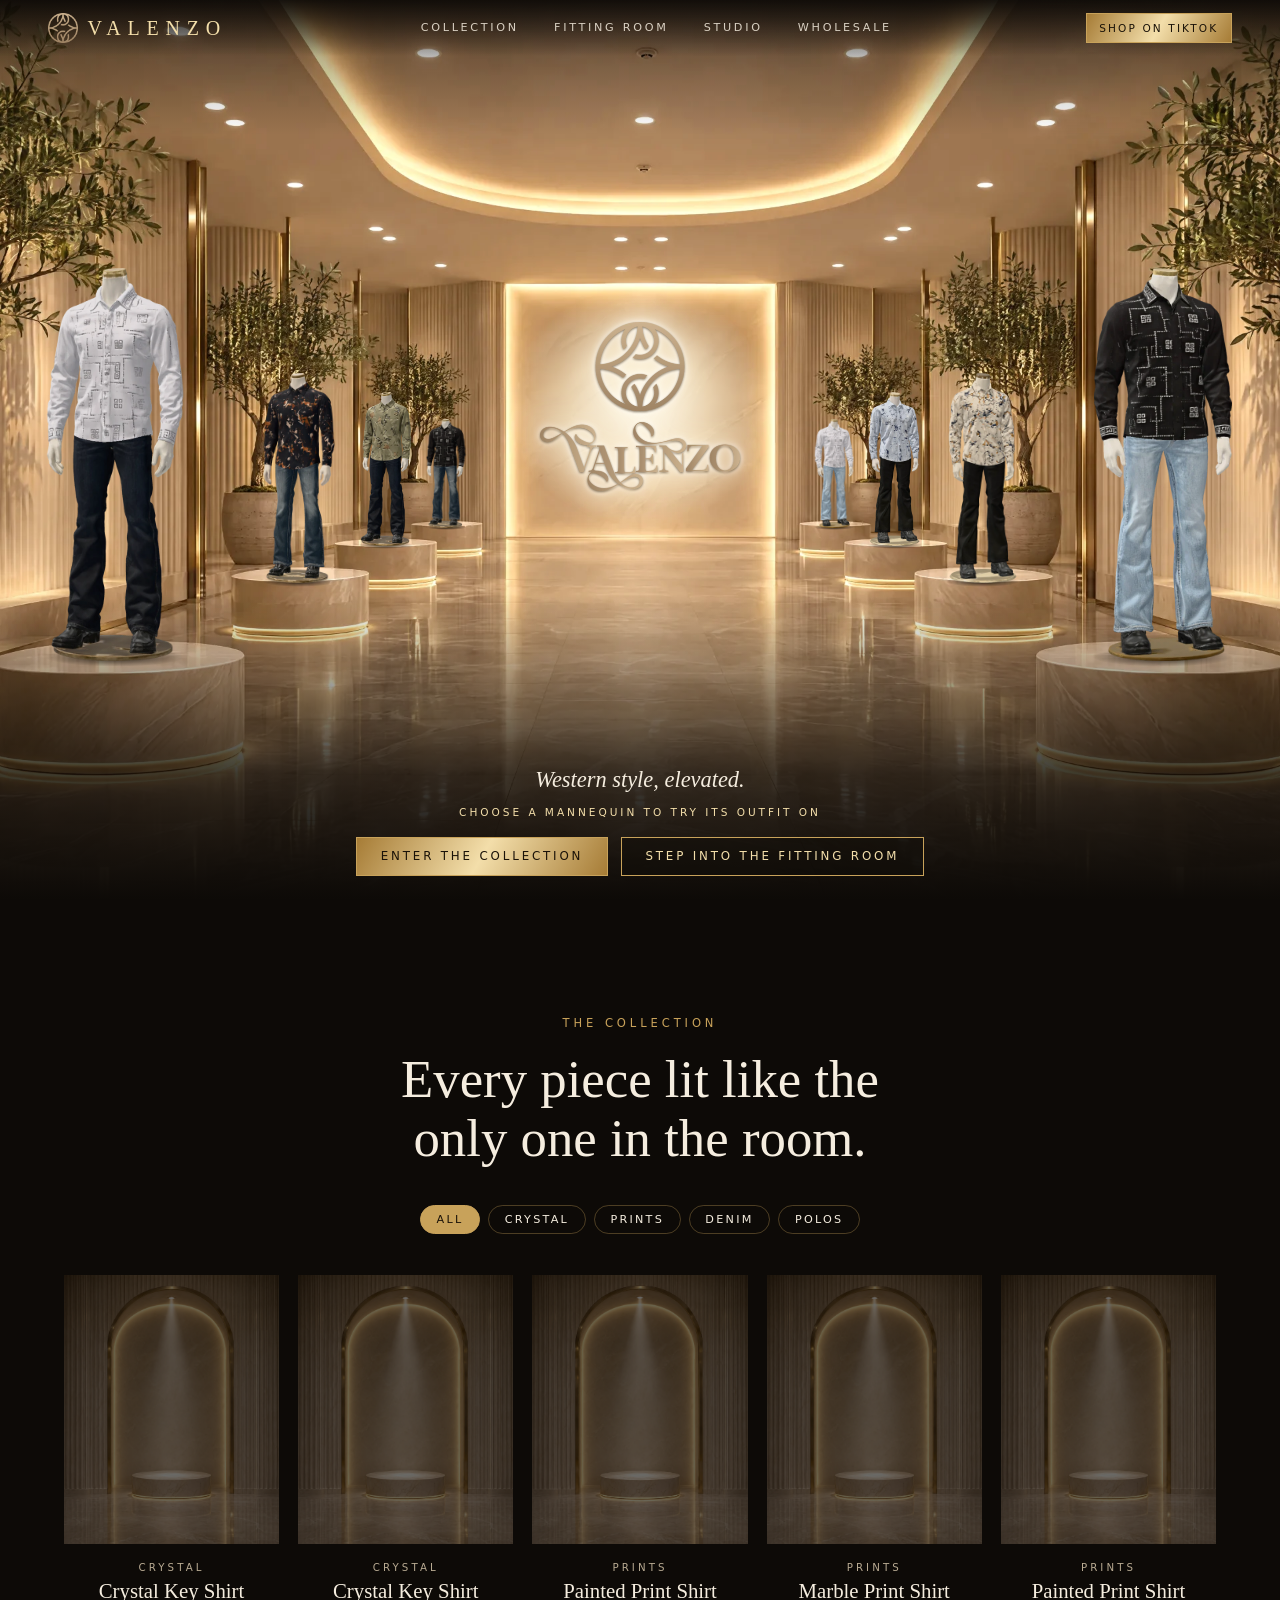
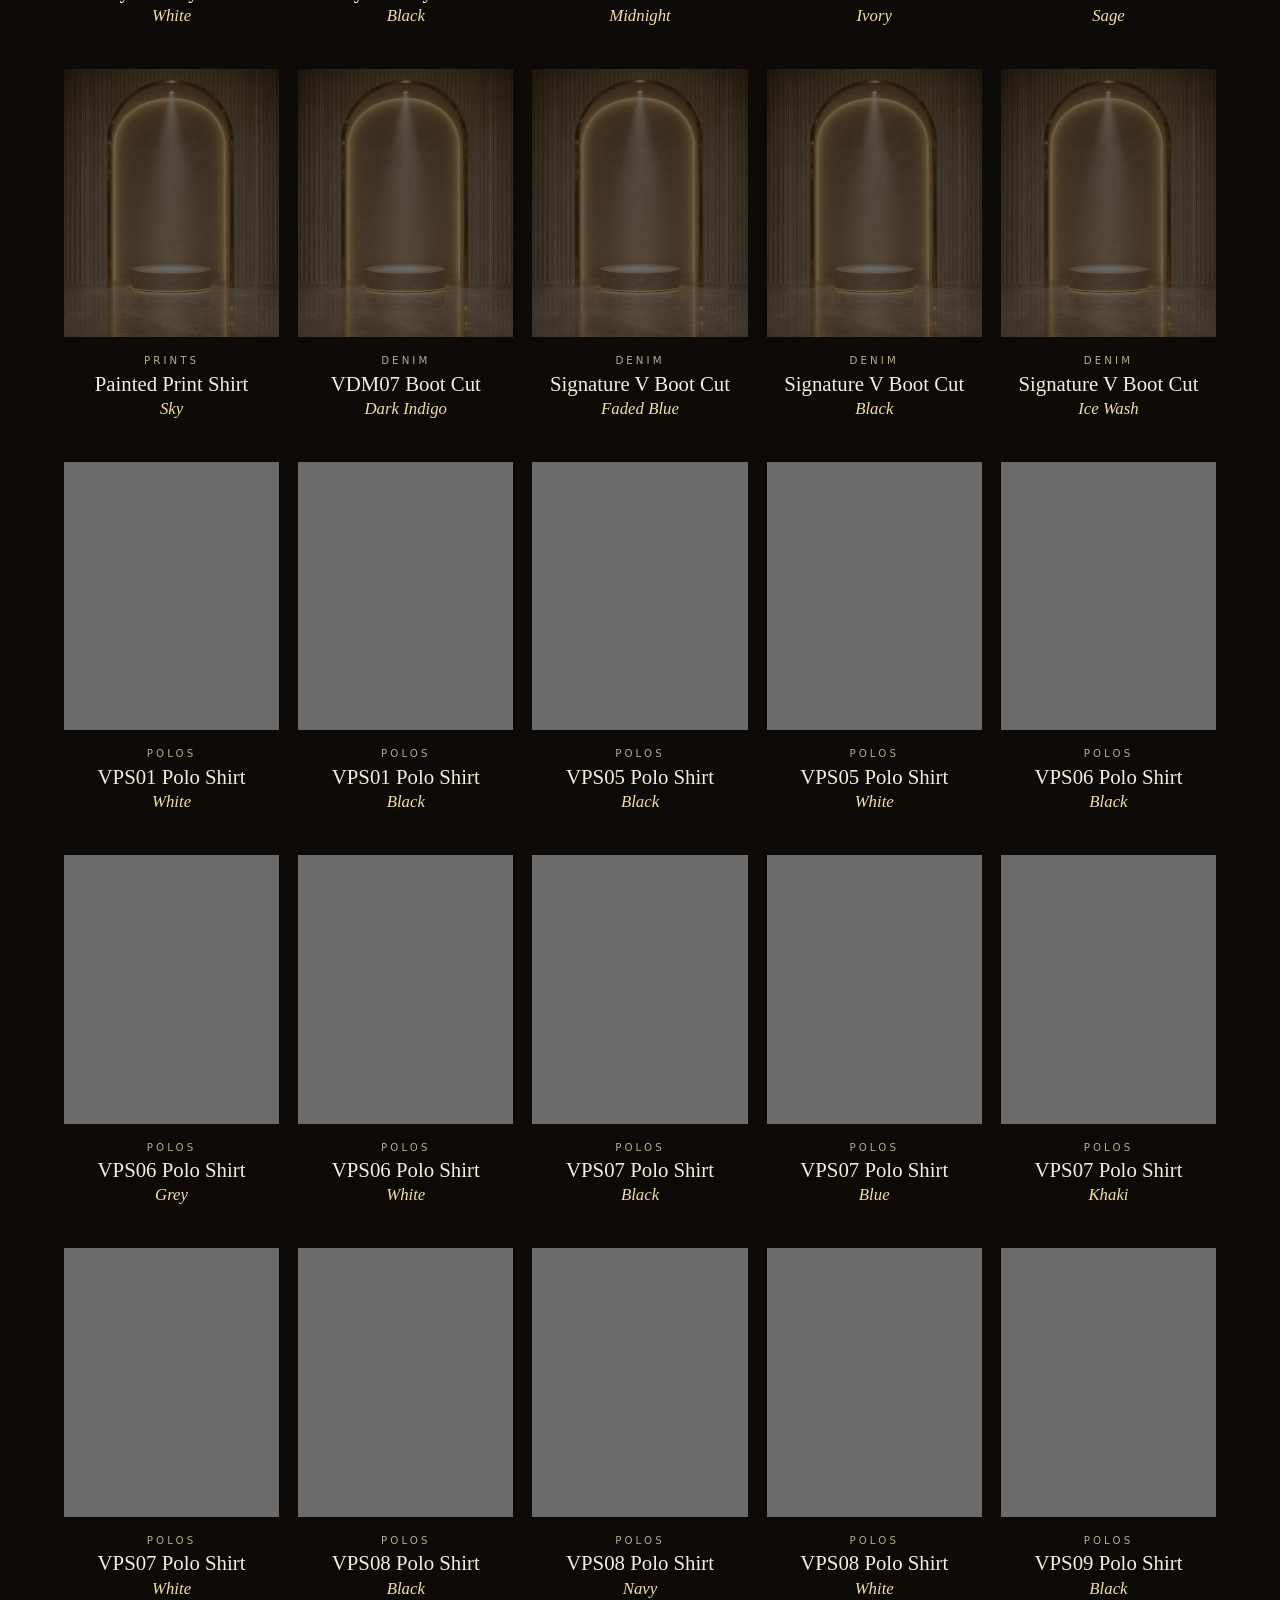
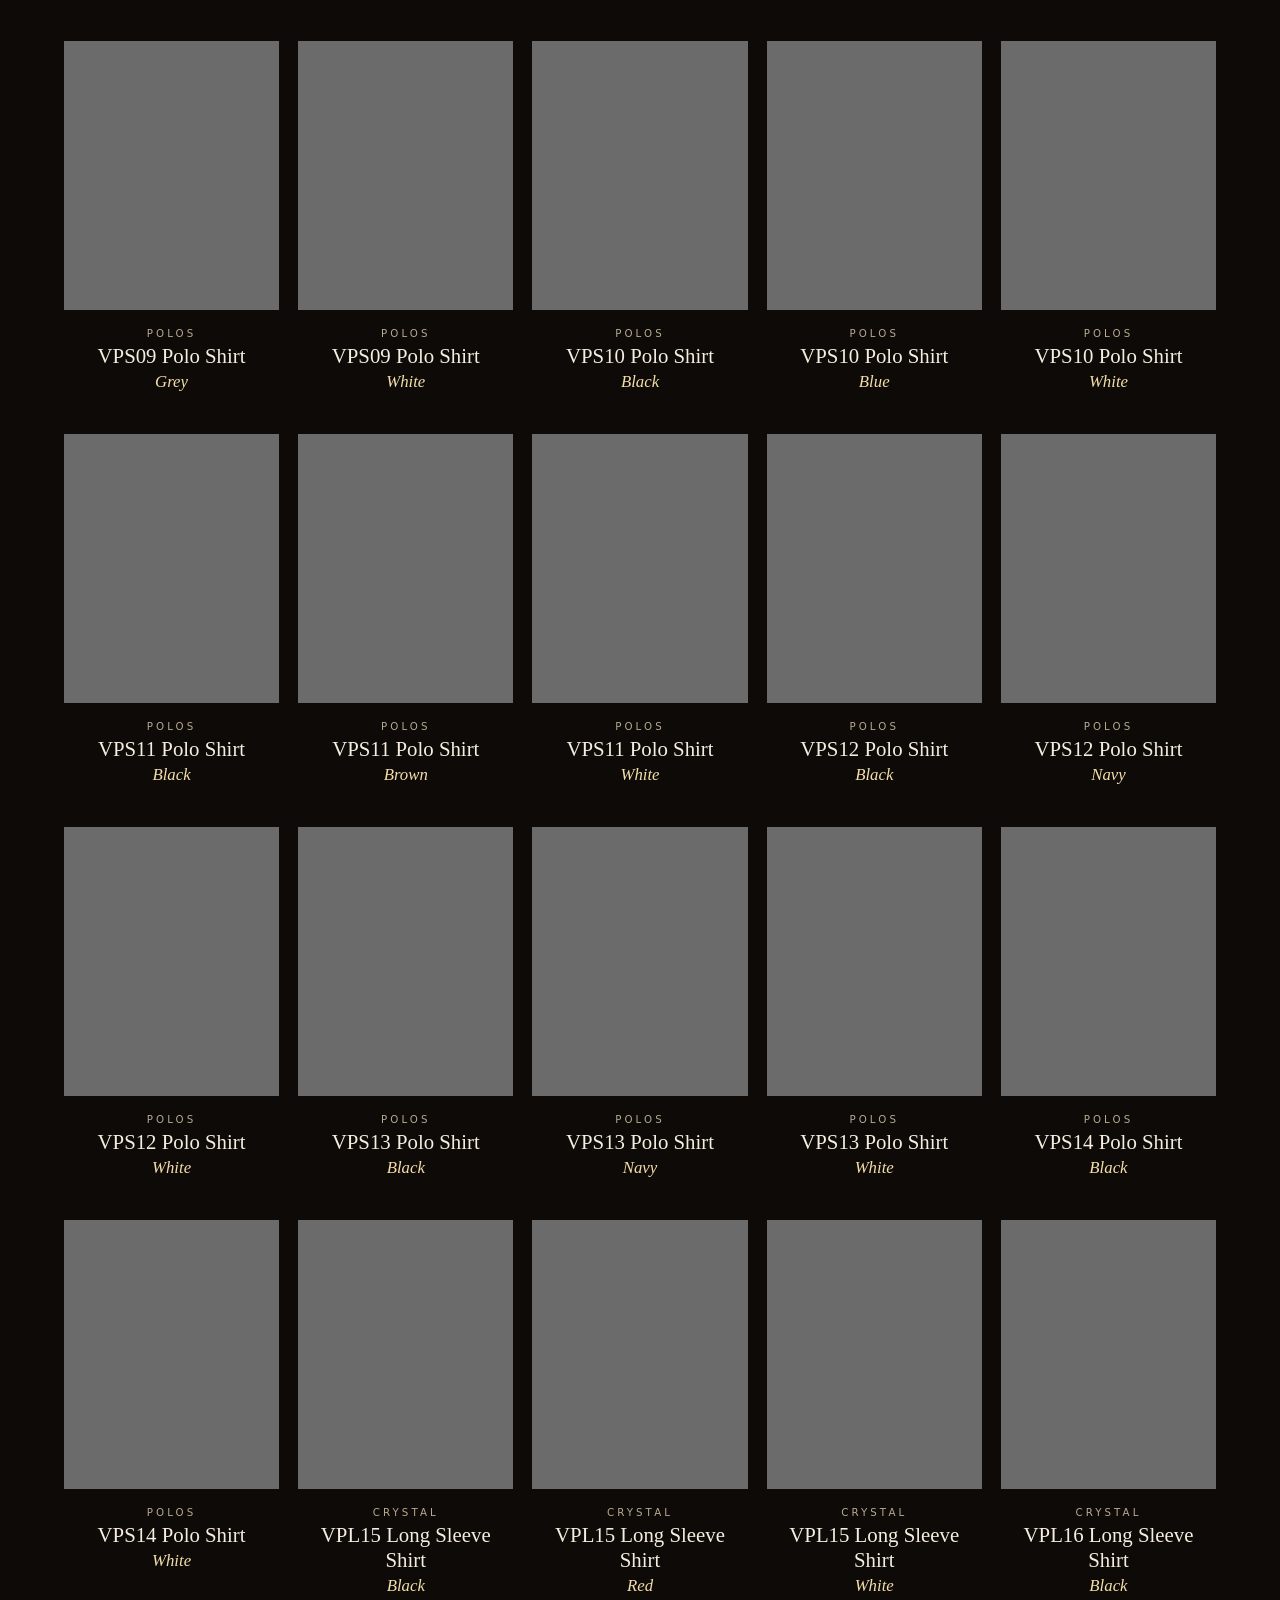
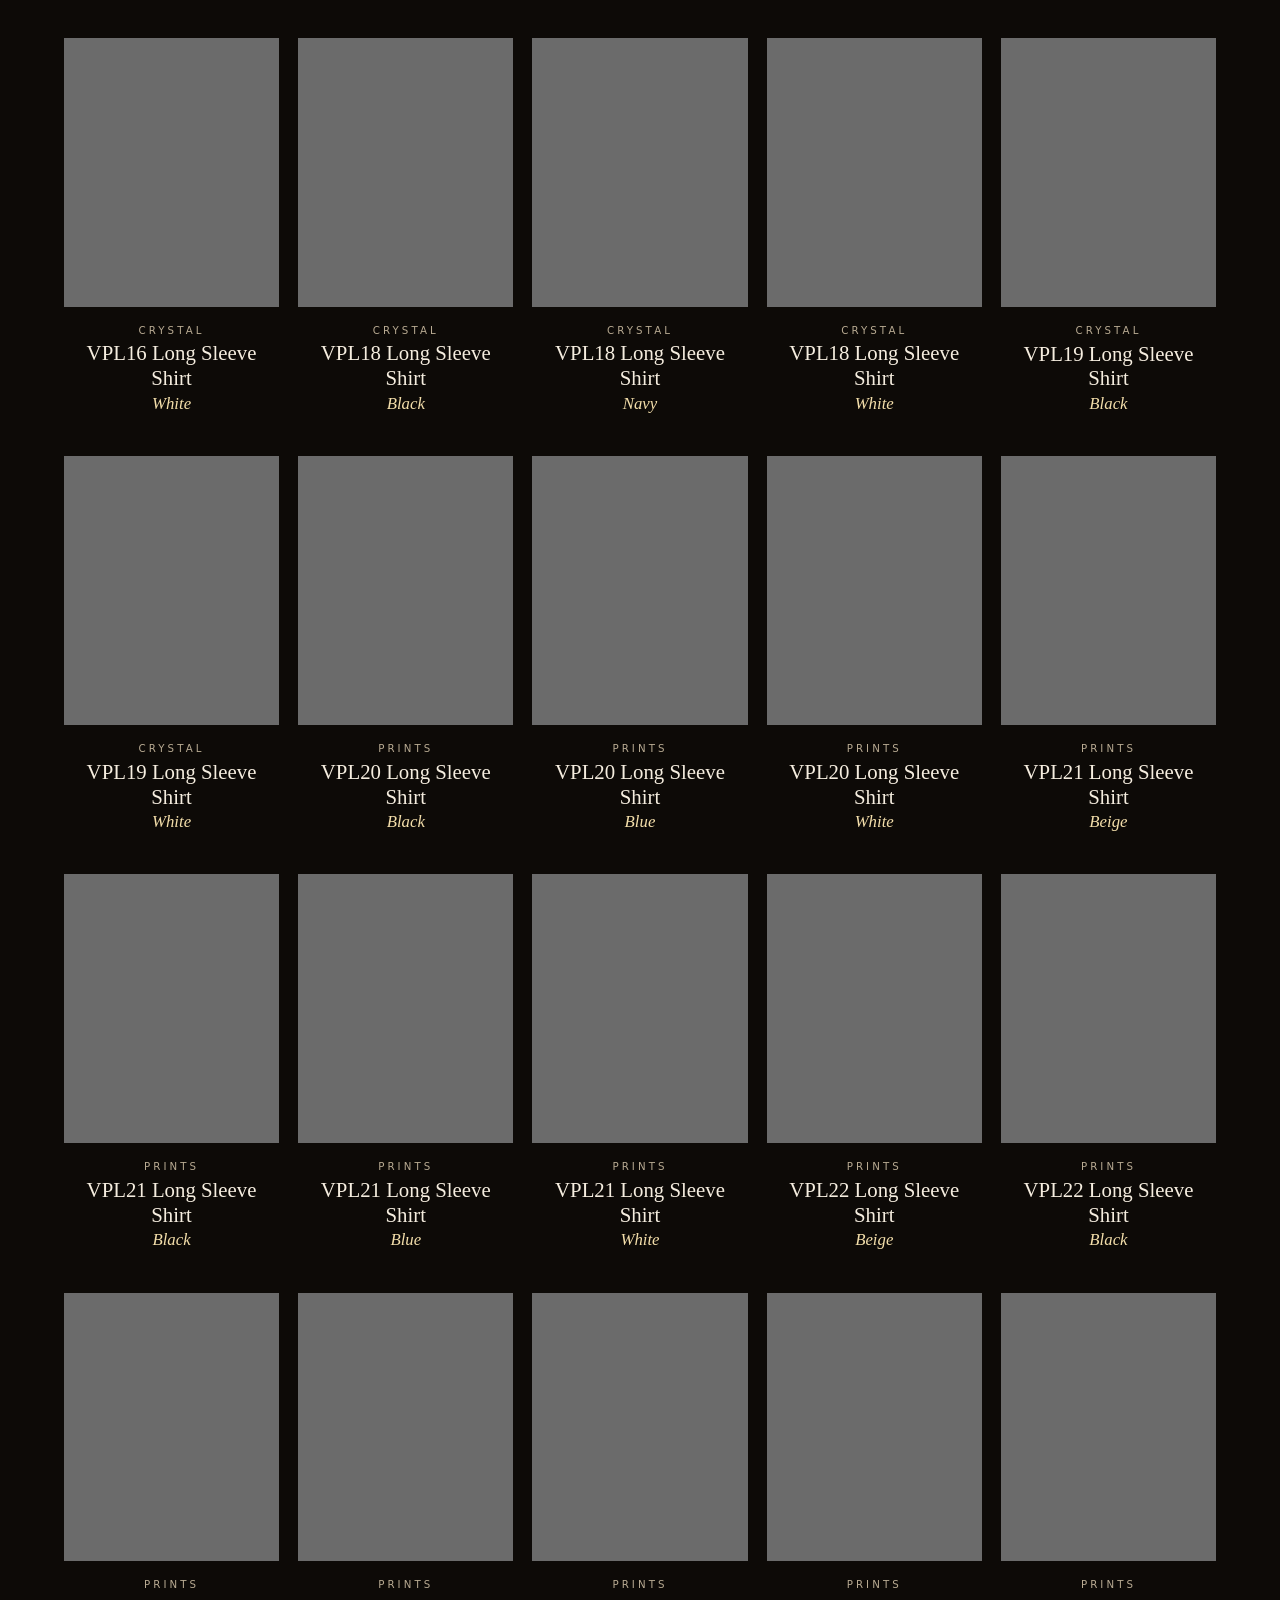
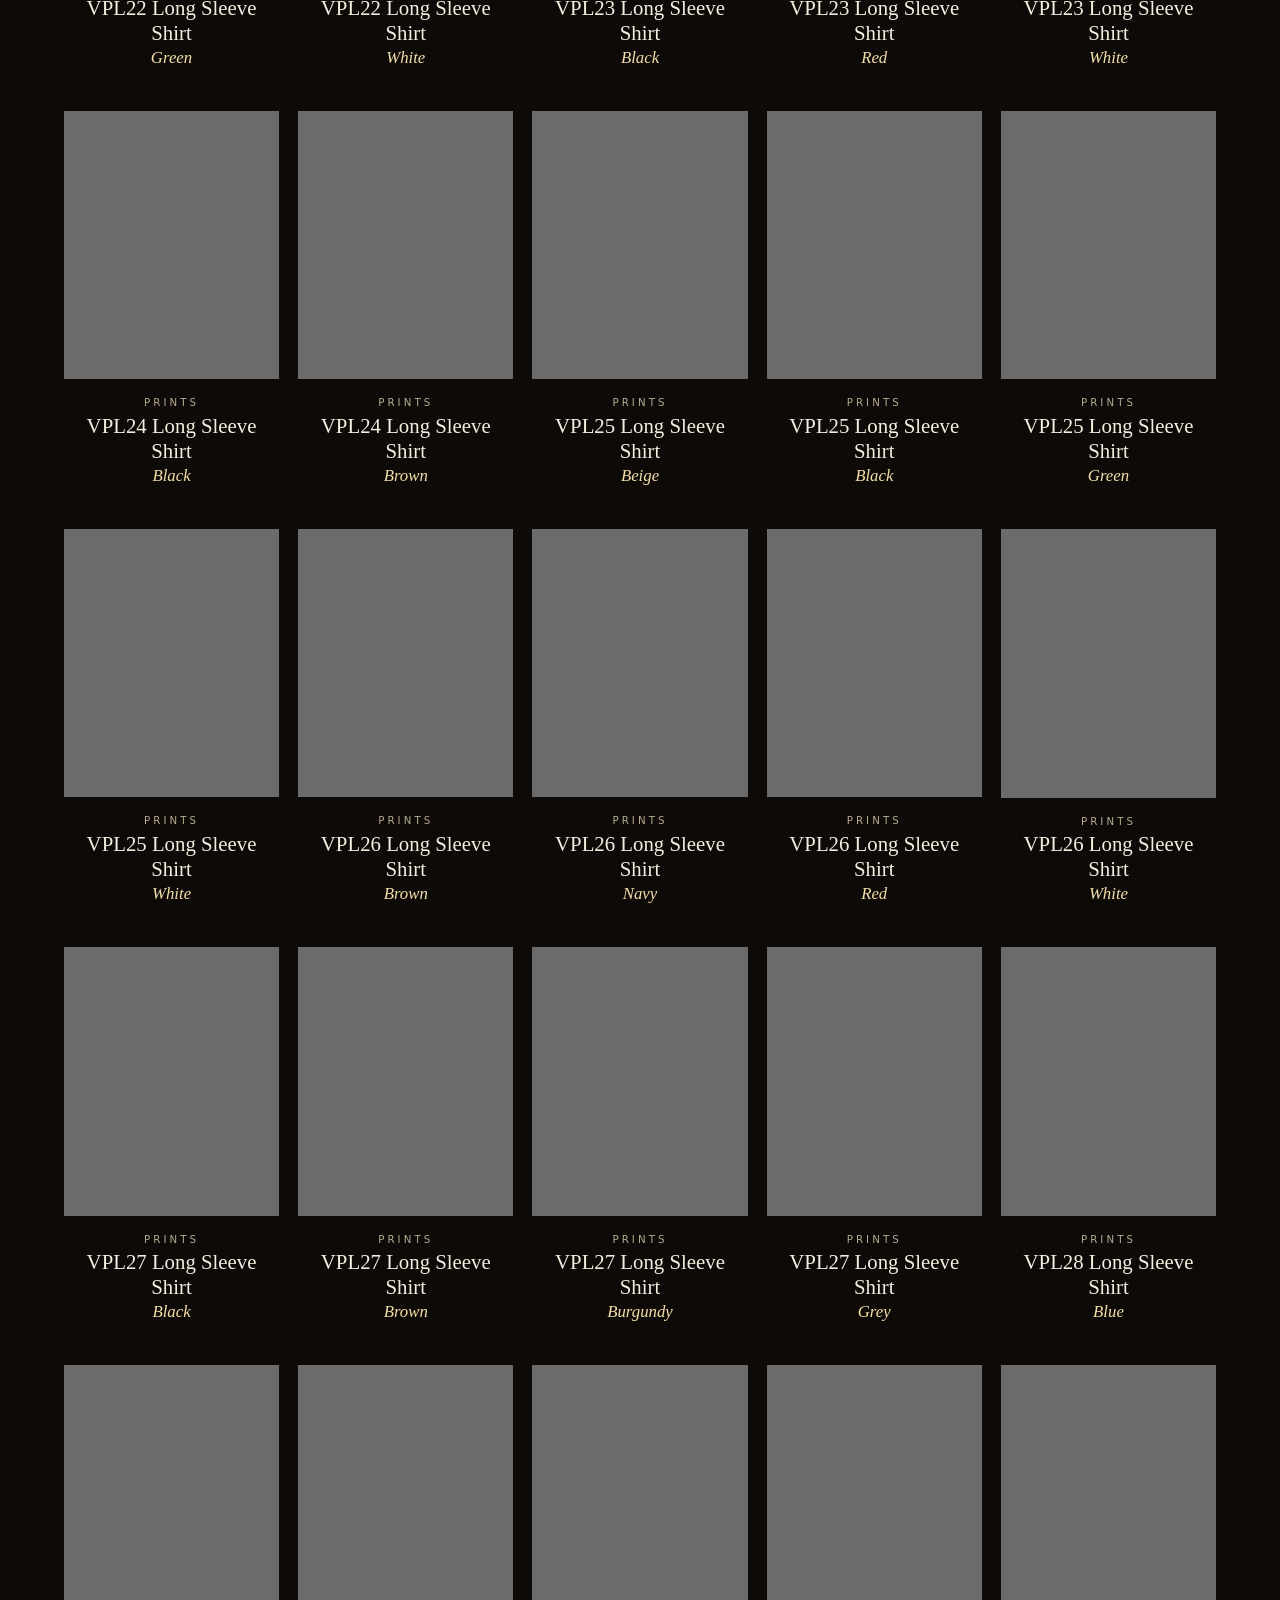
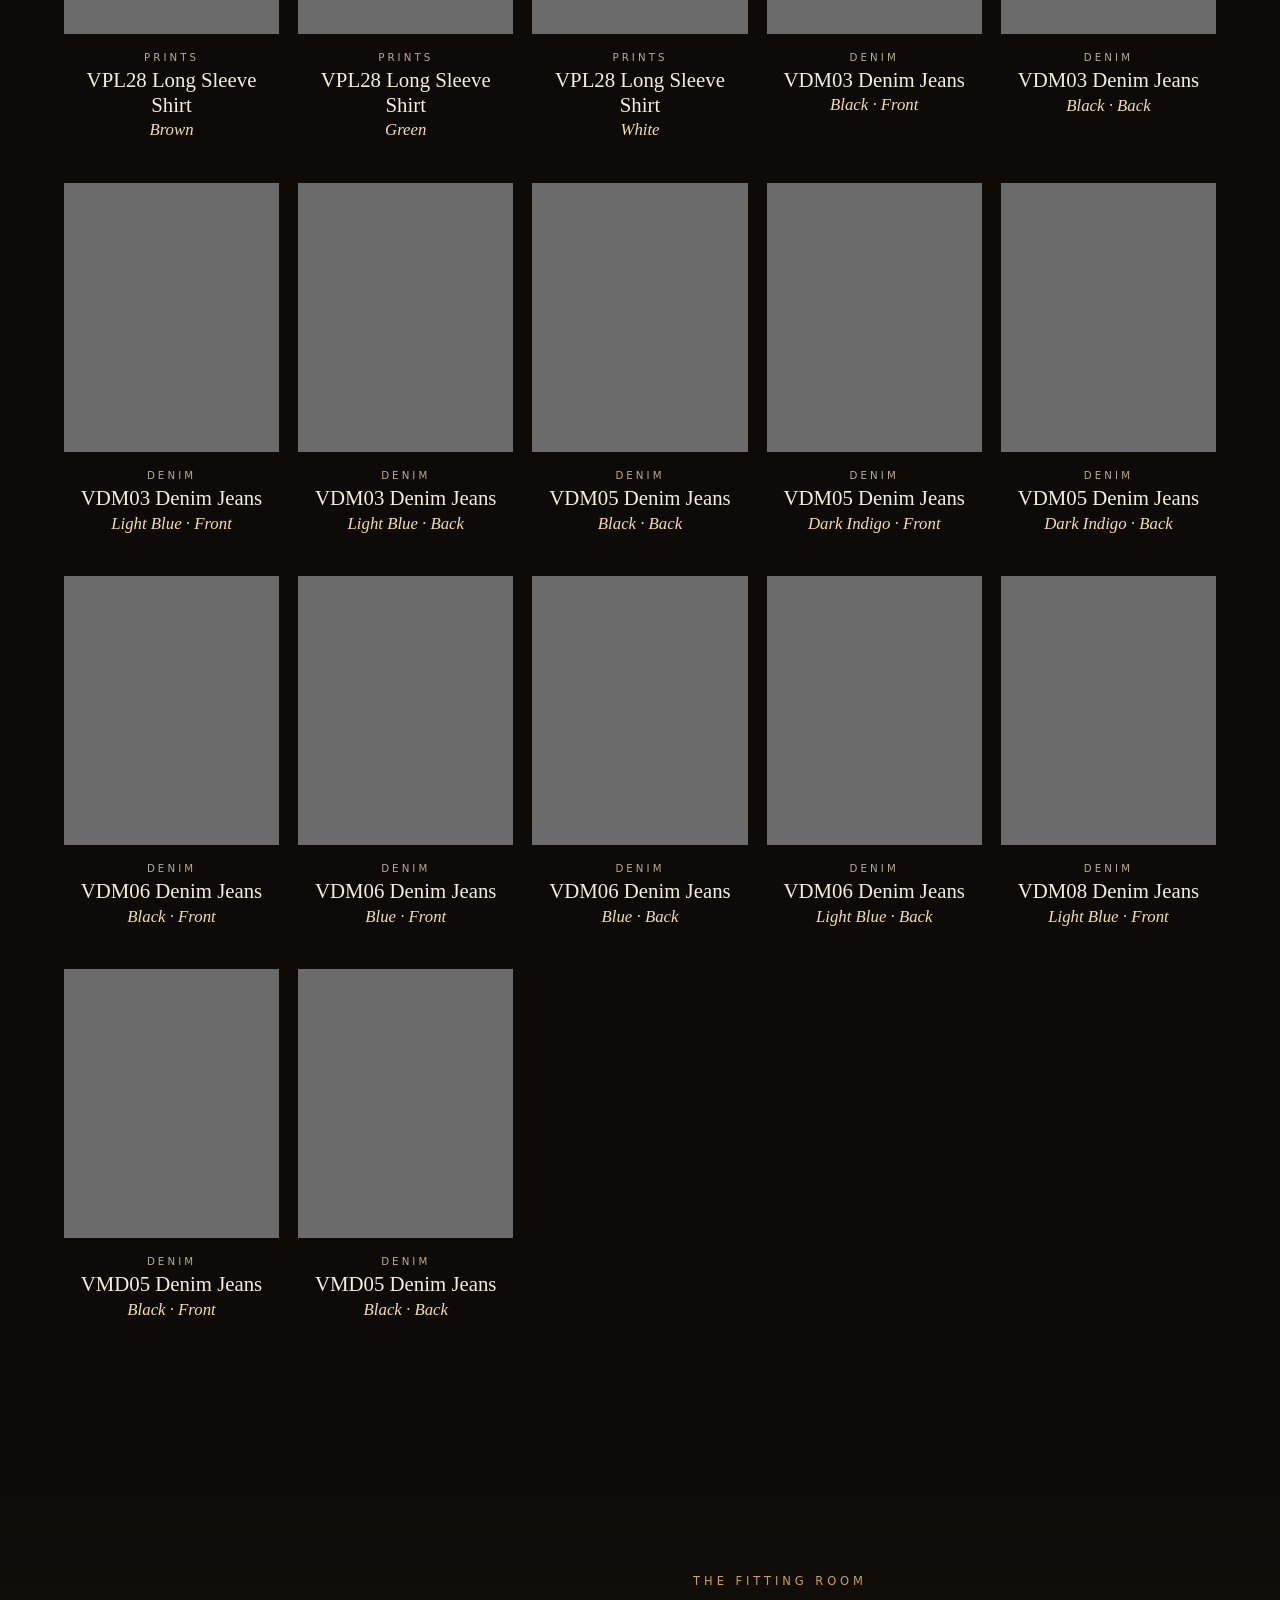
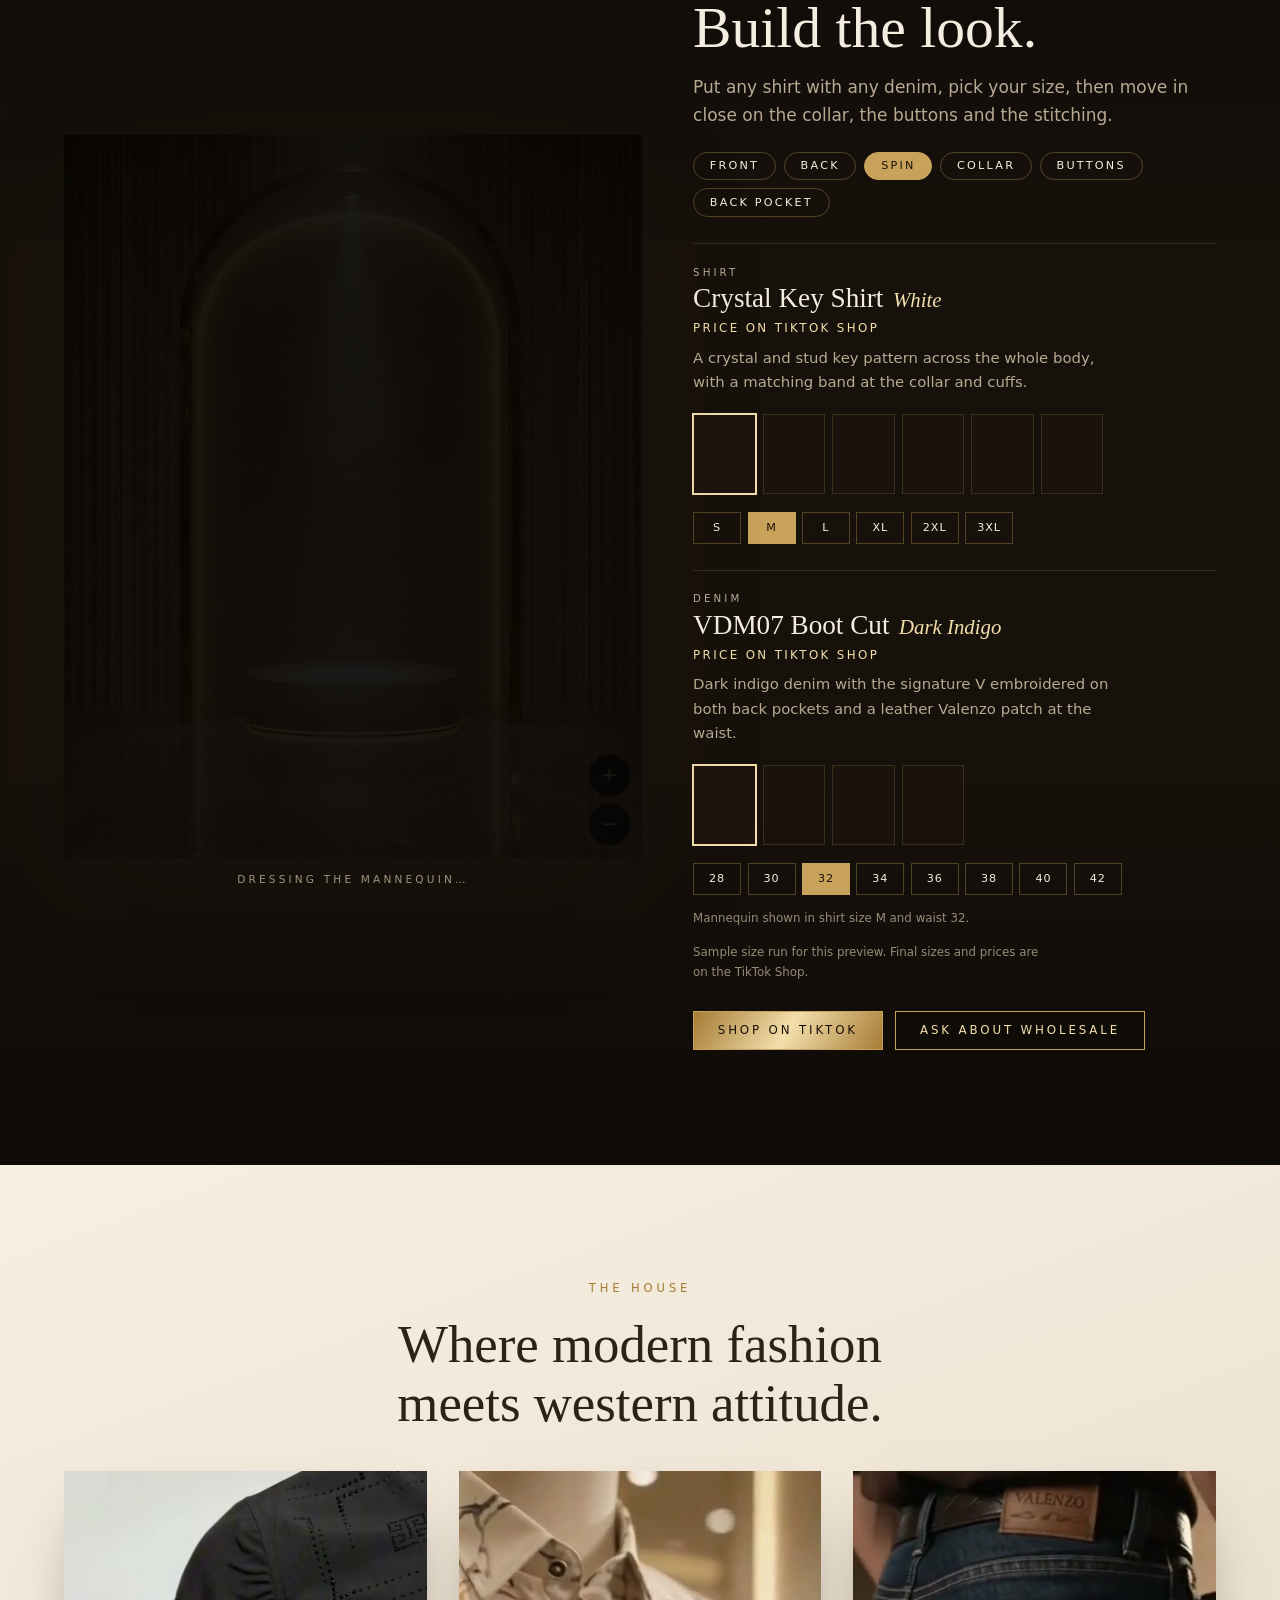
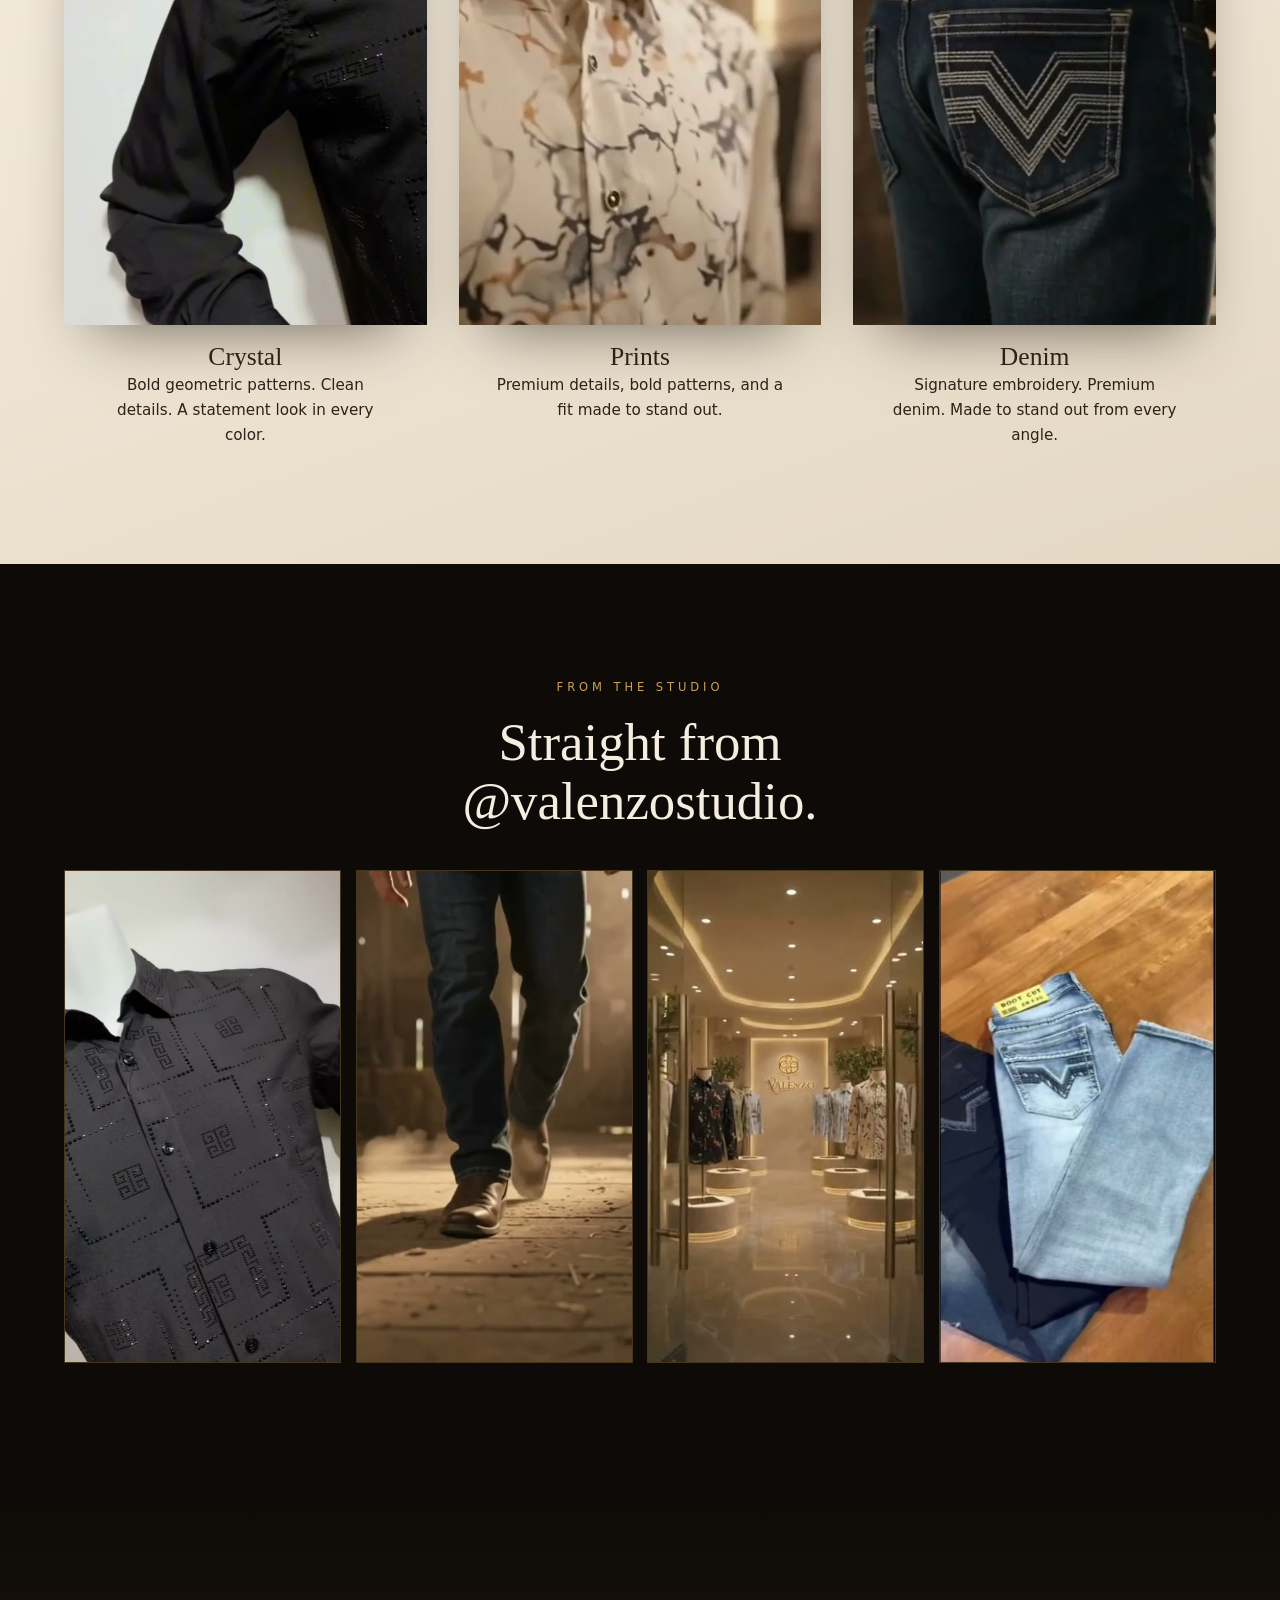
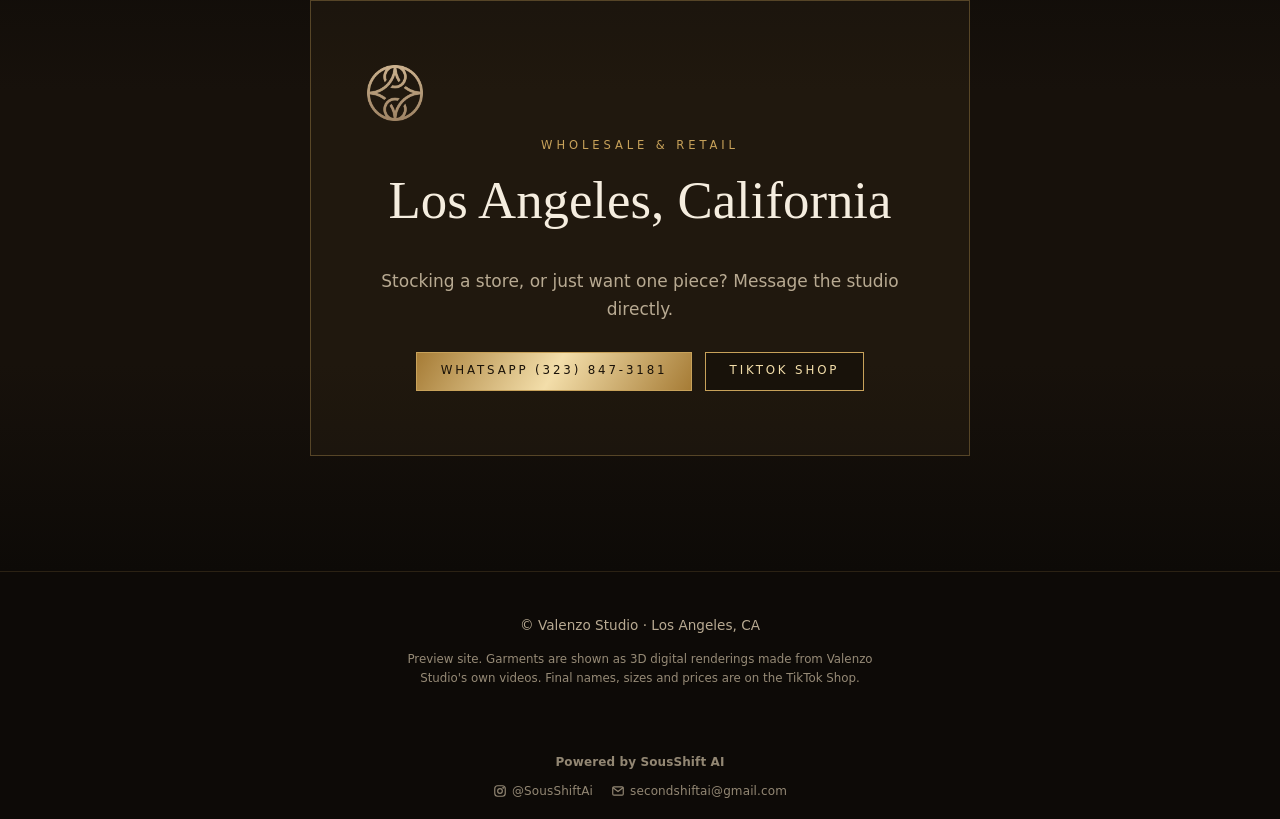
==== index.html @ e1e33512 "Add the long sleeve shirts and jeans from the studio's 11-16 photo sets 42 shirt photos (VPL15-VPL28" ====
<!doctype html>
<html lang="en" data-theme="maison">
<head>
<meta charset="utf-8">
<meta http-equiv="Content-Security-Policy" content="default-src 'none'; script-src 'self'; style-src 'self' https://fonts.googleapis.com 'sha256-+RelOPL2W3Mu54WkKnIJjr3fInCKeIuPt8KlL3rKbyI='; font-src https://fonts.gstatic.com; img-src 'self' blob: data:; media-src 'self'; connect-src 'self' blob: data:; base-uri 'none'; form-action 'none'">
<script src="frame-guard.js"></script>
<meta name="viewport" content="width=device-width,initial-scale=1,viewport-fit=cover">
<title>Valenzo Studio · Los Angeles</title>
<meta name="description" content="Valenzo Studio, Los Angeles. Crystal shirts, painted prints, polos and signature boot cut denim. Dress the mannequin in 3D: any shirt with any denim.">
<link rel="canonical" href="https://valenzoclothing.com/">
<meta name="referrer" content="no-referrer">
<meta name="theme-color" content="#0d0a07">
<link rel="icon" href="img/icon.png" type="image/png">
<link rel="preconnect" href="https://fonts.googleapis.com">
<link rel="preconnect" href="https://fonts.gstatic.com" crossorigin>
<link rel="stylesheet" href="https://fonts.googleapis.com/css2?family=Cormorant+Garamond:wght@400;500;600&family=Jost:wght@300;400;500&display=swap">
<link rel="stylesheet" href="valenzo.css?v=5">
<script src="valenzo.js?v=5"></script>
</head>
<body>

<div id="intro">
  <video id="doors" src="vid/doors.mp4?v=2" poster="vid/doors.jpg?v=2" muted playsinline preload="none" aria-hidden="true"></video>
  <button id="skip" type="button">Skip intro</button>
</div>

<nav class="bar" aria-label="Site">
  <a class="brand" href="#top"><img class="emblem" src="img/emblem.webp" alt="" width="192" height="192"><span>Valenzo</span></a>
  <span class="links">
    <a href="#collection">Collection</a>
    <a href="#fitting-room">Fitting Room</a>
    <a href="#studio">Studio</a>
    <a href="#wholesale">Wholesale</a>
  </span>
  <a class="btn gold small" href="https://www.tiktok.com/@valenzostudio" target="_blank" rel="noopener noreferrer">Shop on TikTok</a>
</nav>

<header class="hero" id="top">
  <div class="floor" id="floor"><div class="hall" id="hall">
    <div class="sign" aria-hidden="true"><img src="img/logo.webp" alt="" width="800" height="675"></div>
  </div></div>
  <div class="hero-in">
    <h1>Valenzo Studio</h1>
    <div>
      <p class="lede">Western style, elevated.</p>
      <p class="hint"><span class="pick">Choose a mannequin to try its outfit on</span><span class="walk">Swipe to walk the floor &middot; tap a mannequin to try it on</span></p>
      <p class="actions">
        <a class="btn gold" href="#collection">Enter the collection</a>
        <a class="btn line" href="#fitting-room">Step into the fitting room</a>
      </p>
    </div>
  </div>
</header>

<main>
<section id="collection" class="night">
  <p class="kicker">The Collection</p>
  <h2>Every piece lit like the only one in the room.</h2>
  <div id="cats" role="group" aria-label="Filter the collection"></div>
  <ul id="grid"></ul>
  <noscript><p class="note">Turn on JavaScript to walk the collection in 3D.</p></noscript>
</section>

<section id="fitting-room" class="night deep">
  <div class="stage dark" id="stage">
    <div class="niche">
      <span class="beam" aria-hidden="true"></span>
      <canvas id="fit" role="img" aria-label="3D mannequin"></canvas>
      <div class="zoom">
        <button type="button" id="z-in" aria-label="Zoom in">+</button>
        <button type="button" id="z-out" aria-label="Zoom out">&minus;</button>
      </div>
    </div>
    <p class="drag" id="fit-note" role="status">Dressing the mannequin&hellip;</p>
  </div>
  <div class="panel">
    <p class="kicker">The Fitting Room</p>
    <h2>Build the look.</h2>
    <p class="desc">Put any shirt with any denim, pick your size, then move in close on the collar, the buttons and the stitching.</p>
    <div class="views" role="group" aria-label="View">
      <button type="button" data-view="front">Front</button>
      <button type="button" data-view="back">Back</button>
      <button type="button" id="v-spin" aria-pressed="true">Spin</button>
      <button type="button" data-view="collar">Collar</button>
      <button type="button" data-view="buttons">Buttons</button>
      <button type="button" data-view="pocket">Back pocket</button>
    </div>
    <div id="pieces"></div>
    <p class="total" id="p-total" aria-live="polite"></p>
    <p class="fine" id="p-fit" aria-live="polite"></p>
    <p class="fine">Sample size run for this preview. Final sizes and prices are on the TikTok Shop.</p>
    <p class="actions">
      <a class="btn gold" href="https://www.tiktok.com/@valenzostudio" target="_blank" rel="noopener noreferrer">Shop on TikTok</a>
      <a class="btn line" href="https://wa.me/13238473181" target="_blank" rel="noopener noreferrer">Ask about wholesale</a>
    </p>
    <noscript><p class="note">Turn on JavaScript to dress the mannequin.</p></noscript>
  </div>
</section>

<section id="studio" class="marble">
  <p class="kicker">The House</p>
  <h2>Where modern fashion meets western attitude.</h2>
  <div class="trio">
    <figure><img src="img/detail-crystal.webp" alt="Close view of the crystal key pattern on a black Valenzo shirt" loading="lazy" width="720" height="900"><figcaption><b>Crystal</b>Bold geometric patterns. Clean details. A statement look in every color.</figcaption></figure>
    <figure><img src="img/detail-print.webp" alt="Close view of the ivory marble print shirt" loading="lazy" width="720" height="900"><figcaption><b>Prints</b>Premium details, bold patterns, and a fit made to stand out.</figcaption></figure>
    <figure><img src="img/detail-denim.webp" alt="Close view of the V embroidery on Valenzo boot cut jeans" loading="lazy" width="720" height="900"><figcaption><b>Denim</b>Signature embroidery. Premium denim. Made to stand out from every angle.</figcaption></figure>
  </div>
</section>

<section id="reels" class="night">
  <p class="kicker">From the Studio</p>
  <h2>Straight from @valenzostudio.</h2>
  <div class="reels">
    <video src="vid/crystal.mp4" muted loop playsinline preload="none" poster="vid/crystal.jpg" aria-label="Valenzo Studio video: crystal shirts"></video>
    <video src="vid/vdm07.mp4" muted loop playsinline preload="none" poster="vid/vdm07.jpg" aria-label="Valenzo Studio video: VDM07 jeans"></video>
    <video src="vid/showroom.mp4" muted loop playsinline preload="none" poster="vid/showroom.jpg" aria-label="Valenzo Studio video: print shirts"></video>
    <video src="vid/bootcut.mp4" muted loop playsinline preload="none" poster="vid/bootcut.jpg" aria-label="Valenzo Studio video: boot cut jeans"></video>
  </div>
</section>

<section id="wholesale" class="night deep">
  <div class="plaque">
    <img class="emblem" src="img/emblem.webp" alt="" width="192" height="192">
    <p class="kicker">Wholesale &amp; Retail</p>
    <h2>Los Angeles, California</h2>
    <p>Stocking a store, or just want one piece? Message the studio directly.</p>
    <p class="actions">
      <a class="btn gold" href="https://wa.me/13238473181" target="_blank" rel="noopener noreferrer">WhatsApp (323) 847-3181</a>
      <a class="btn line" href="https://www.tiktok.com/@valenzostudio" target="_blank" rel="noopener noreferrer">TikTok Shop</a>
    </p>
  </div>
</section>
</main>

<footer class="foot">
  <p>&copy; Valenzo Studio &middot; Los Angeles, CA</p>
  <p class="fine">Preview site. Garments are shown as 3D digital renderings made from Valenzo Studio's own videos. Final names, sizes and prices are on the TikTok Shop.</p>
</footer>
<script src="poweredby.js?v=20261013a" defer></script>
</body>
</html>
---- valenzo.css ----
/* Valenzo Studio showroom. The whole look hangs off the variables below:
   a second skin (e.g. modern Western) is one more html[data-theme] block plus new backdrop images. */
:root, html[data-theme="maison"] {
  --ink: #0d0a07; --ink-2: #17110b; --ivory: #f5eddf; --muted: #b8aa92;
  --gold: #c8a25a; --gold-hi: #f3deaa; --gold-lo: #a67c36; --line: rgba(200, 162, 90, .34);
  --stone: #efe6d6; --stone-ink: #2b2218;
  --serif: "Cormorant Garamond", Georgia, "Times New Roman", serif;
  --sans: "Jost", system-ui, -apple-system, "Segoe UI", sans-serif;
  --hall: url(img/hall.webp); --alcove: url(img/niche.webp);
}
*, *::before, *::after { box-sizing: border-box; }
html { scroll-behavior: smooth; background: var(--ink); }
body { margin: 0; background: var(--ink); color: var(--ivory); font: 300 17px/1.65 var(--sans); -webkit-font-smoothing: antialiased; overflow-x: hidden; }
img, video { display: block; max-width: 100%; }
p { margin: 0 0 1em; }
.emblem { width: 1.5em; height: 1.5em; flex: none; }
:focus-visible { outline: 2px solid var(--gold-hi); outline-offset: 3px; }

/* ---------- buttons ---------- */
.btn { display: inline-block; padding: 1.05em 2em; font: 400 .74rem/1 var(--sans); letter-spacing: .24em; text-transform: uppercase; text-decoration: none; border: 1px solid var(--gold); transition: filter .3s, background .3s, color .3s; }
.btn.gold { background: linear-gradient(120deg, var(--gold-lo), var(--gold-hi) 50%, var(--gold-lo)); color: #1a1208; font-weight: 500; }
.btn.line { color: var(--gold-hi); background: rgba(13, 10, 7, .4); }
.btn.small { padding: .8em 1.2em; font-size: .66rem; letter-spacing: .2em; }
.btn:hover { filter: brightness(1.15); }
.btn.line:hover { background: rgba(200, 162, 90, .16); }
.actions { display: flex; flex-wrap: wrap; gap: .8rem; margin: 1.8rem 0 0; }

/* ---------- top bar ---------- */
.bar { position: fixed; z-index: 20; top: 0; left: 0; right: 0; display: flex; align-items: center; justify-content: space-between; gap: 1rem; padding: .8rem clamp(1rem, 4vw, 3rem); padding-top: max(.8rem, env(safe-area-inset-top)); background: linear-gradient(rgba(13, 10, 7, .92), rgba(13, 10, 7, 0)); }
.brand { display: flex; align-items: center; gap: .6rem; color: var(--gold-hi); text-decoration: none; font: 500 1.25rem/1 var(--serif); letter-spacing: .34em; text-transform: uppercase; }
.links { display: none; gap: 2.2rem; }
.links a { color: var(--ivory); text-decoration: none; font: 400 .7rem/1 var(--sans); letter-spacing: .24em; text-transform: uppercase; opacity: .85; }
.links a:hover { color: var(--gold-hi); opacity: 1; }
@media (min-width: 860px) { .links { display: flex; } }

/* ---------- hero: the showroom floor at full light, a dressed mannequin on every plinth, the lit sign on the back wall ---------- */
.hero { --hh: max(100vh, 34rem); position: relative; height: var(--hh); overflow: hidden; text-align: center; }
@supports (height: 100svh) { .hero { --hh: max(100svh, 34rem); } }
.floor { position: absolute; inset: 0; overflow: hidden; }
/* the photo always keeps its own shape, so the mannequins stay on their plinths: wide screens crop it, narrow ones walk it sideways */
.hall { position: absolute; left: 50%; top: 50%; width: max(100vw, calc(var(--hh) * 16 / 9)); height: max(var(--hh), calc(100vw * 9 / 16)); transform: translate(-50%, -50%); background: var(--hall) center / 100% 100%; }
/* the client's own logo, halo-lit: a white LED wash on the wall behind it, and a hot edge that follows the shape of the mark */
.sign { position: absolute; left: 50%; top: 35.8%; width: 12.5%; transform: translateX(-50%); pointer-events: none; }
.sign::before { content: ""; position: absolute; inset: -20% -16%; background: radial-gradient(ellipse closest-side, rgba(255, 252, 240, .95), rgba(255, 244, 214, .6) 52%, transparent); }
.sign img { position: relative; display: block; width: 100%; height: auto; filter: drop-shadow(0 .14vh .1vh rgba(60, 38, 8, .6)) drop-shadow(0 0 .4vh #fff) drop-shadow(0 0 1.6vh rgba(255, 248, 226, .95)); }
.man { position: absolute; aspect-ratio: 2 / 5; padding: 0; border: 0; background: none; cursor: pointer; transform: translateX(-50%); filter: brightness(.93); transition: filter .8s cubic-bezier(.2, .9, .3, 1); }
.man img { width: 100%; height: 100%; }
.man::before { content: ""; position: absolute; left: -70%; right: -70%; top: -40%; bottom: -5%; pointer-events: none; opacity: 0; transition: opacity .8s; background: radial-gradient(ellipse 30% 52% at 50% 36%, rgba(255, 233, 180, .3), transparent 72%), radial-gradient(ellipse 34% 4% at 50% 95.5%, rgba(255, 226, 160, .6), transparent 70%); }
.man::after { content: ""; position: absolute; z-index: -1; left: 4%; right: 4%; bottom: -1.6%; height: 5%; background: radial-gradient(ellipse at center, rgba(0, 0, 0, .8), transparent 68%); }
.man:hover, .man:focus-visible, .man.lit { filter: brightness(1.1) drop-shadow(0 0 26px rgba(255, 226, 160, .8)); }
.man:hover::before, .man:focus-visible::before, .man.lit::before { opacity: 1; }
.hero::after { content: ""; position: absolute; inset: 0; z-index: 1; pointer-events: none; background: linear-gradient(rgba(13, 10, 7, .5), rgba(13, 10, 7, 0) 15%, rgba(13, 10, 7, 0) 66%, rgba(13, 10, 7, .8) 86%, var(--ink)); }
.hero-in { position: absolute; inset: 0; z-index: 2; display: flex; flex-direction: column; justify-content: flex-end; align-items: center; padding: 4.4rem 1rem 1.5rem; pointer-events: none; }
.hero-in a { pointer-events: auto; }
h1 { position: absolute; width: 1px; height: 1px; overflow: hidden; clip-path: inset(50%); white-space: nowrap; }   /* the sign on the wall is the title */
.lede { margin: 0 0 .7rem; font: italic 400 clamp(1.1rem, 2vw, 1.4rem)/1.3 var(--serif); color: var(--ivory); }
.hint { margin: 0; font: 400 .66rem/1.5 var(--sans); letter-spacing: .28em; text-transform: uppercase; color: var(--gold-hi); }
.hint .walk { display: none; }
.hero .actions { justify-content: center; margin-top: 1rem; }
@media (max-aspect-ratio: 13/10) {
  .floor { overflow-x: auto; overflow-y: hidden; scrollbar-width: none; }
  .floor::-webkit-scrollbar { display: none; }
  .hall { position: relative; left: 0; top: 0; transform: none; width: calc(var(--hh) * 16 / 9); height: var(--hh); }
  .hint .walk { display: inline; }
  .hint .pick { display: none; }
}

/* ---------- sections ---------- */
section { padding: clamp(4.2rem, 9vw, 8rem) clamp(1.1rem, 5vw, 4rem); }
.night { background: var(--ink); }
.night.deep { background: linear-gradient(var(--ink), var(--ink-2) 30%, var(--ink-2) 70%, var(--ink)); }
.marble { background: linear-gradient(160deg, #f6efe2, var(--stone) 45%, #e4d8c3); color: var(--stone-ink); }
.kicker { margin: 0; font: 400 .72rem/1.4 var(--sans); letter-spacing: .34em; text-transform: uppercase; color: var(--gold); }
.marble .kicker { color: var(--gold-lo); }
h2 { margin: .35em 0 .7em; font: 500 clamp(1.9rem, 4.4vw, 3.3rem)/1.12 var(--serif); }
#collection, #studio, #reels { text-align: center; }
#collection h2, #studio h2, #reels h2 { max-width: 22ch; margin-left: auto; margin-right: auto; }
.note { color: var(--muted); }

/* ---------- collection: every piece stands in its own alcove, dim until you reach it ---------- */
#cats { display: flex; flex-wrap: wrap; justify-content: center; gap: .5rem; }
#cats button, .views button, .sizes button { padding: .7em 1.4em; background: none; color: var(--ivory); border: 1px solid var(--line); border-radius: 99px; font: 400 .7rem/1 var(--sans); letter-spacing: .2em; text-transform: uppercase; cursor: pointer; transition: background .3s, color .3s, border-color .3s; }
#cats button:hover, .views button:hover, .sizes button:hover { border-color: var(--gold-hi); }
#cats button[aria-pressed="true"], .views button[aria-pressed="true"], .sizes button[aria-pressed="true"] { background: var(--gold); border-color: var(--gold); color: #1a1208; font-weight: 500; }
#grid { list-style: none; margin: 2.6rem auto 0; padding: 0; max-width: 1560px; display: grid; grid-template-columns: repeat(2, minmax(0, 1fr)); gap: clamp(.7rem, 1.5vw, 1.3rem); }
@media (min-width: 720px) { #grid { grid-template-columns: repeat(3, minmax(0, 1fr)); } }
@media (min-width: 1180px) { #grid { grid-template-columns: repeat(5, minmax(0, 1fr)); } }
.card { display: block; width: 100%; padding: 0; border: 0; background: none; color: inherit; font: inherit; text-align: center; cursor: pointer; }
.niche { position: relative; display: block; aspect-ratio: 4 / 5; overflow: hidden; background: #1a130c var(--alcove) center / cover; }
.fig { position: absolute; inset: 0; width: 100%; height: 100%; }   /* cut-outs are framed exactly like the alcove photo */
.beam { position: absolute; inset: 0; pointer-events: none; mix-blend-mode: screen; opacity: 0; transition: opacity .8s; background: radial-gradient(ellipse 30% 62% at 50% 6%, rgba(255, 233, 180, .5), transparent 72%), radial-gradient(ellipse 34% 9% at 50% 76%, rgba(255, 226, 160, .55), transparent 70%); }
.card .niche { filter: brightness(.42) saturate(.8); transition: filter .9s cubic-bezier(.2, .9, .3, 1), box-shadow .9s; }
.card .fig { transform-origin: 50% 78%; transition: transform 1.2s cubic-bezier(.2, .8, .2, 1); }
.card:hover .niche, .card:focus-visible .niche, .card.lit .niche { filter: brightness(1.06) saturate(1.04); box-shadow: 0 0 0 1px var(--gold), 0 24px 70px -18px rgba(240, 200, 120, .5); }
.card:hover .beam, .card:focus-visible .beam, .card.lit .beam { opacity: 1; }
.card:hover .fig, .card:focus-visible .fig, .card.lit .fig { transform: scale(1.035); }
.card.flat { cursor: default; }
.card.flat:hover .niche, .card.flat.lit .niche { filter: none; }   /* extra brightness washes out a white shirt on white */
.flat .fig { object-fit: contain; background: #fefefe; }   /* studio photos on white, shown whole */
.meta { display: block; padding: 1rem .3rem 1.4rem; }
.cat { display: block; margin: 0; font: 400 .64rem/1.4 var(--sans); letter-spacing: .3em; text-transform: uppercase; color: var(--muted); }
.name { display: block; margin-top: .25rem; font: 500 1.3rem/1.2 var(--serif); }
.tone { display: block; margin: .1rem 0 0; font: italic 400 1.05rem/1.3 var(--serif); color: var(--gold-hi); }

/* ---------- fitting room ---------- */
#fitting-room { display: grid; grid-template-columns: minmax(0, 1fr); gap: clamp(1.6rem, 4vw, 4.5rem); align-items: center; }
@media (min-width: 900px) { #fitting-room { grid-template-columns: minmax(0, 1.05fr) minmax(0, .95fr); padding-inline: max(clamp(1.1rem, 5vw, 4rem), calc((100vw - 1400px) / 2)); } }
.stage { position: relative; }
.stage .niche { width: min(100%, 68vh); margin: 0 auto; box-shadow: 0 0 0 1px var(--line), 0 40px 120px -30px rgba(240, 200, 120, .35); filter: brightness(1.04); transition: filter 1s cubic-bezier(.2, .9, .3, 1); }
.stage.dark .niche { filter: brightness(.1); transition-duration: .3s; }
.stage .beam { opacity: 1; }
/* a copy of the alcove that can go soft and dim when the camera moves in close */
.stage .niche::before { content: ""; position: absolute; inset: -4%; background: #1a130c var(--alcove) center / cover; opacity: 0; filter: blur(16px) brightness(.5); transition: opacity .7s; }
.stage.close .niche::before { opacity: 1; }
.stage.close .beam { opacity: 0; }
#fit { position: absolute; inset: 0; width: 100%; height: 100%; opacity: 0; transition: opacity .6s; cursor: grab; touch-action: pan-y; }
#fit:active { cursor: grabbing; }
.stage.live #fit { opacity: 1; }
.stage.failed .zoom { display: none; }
.zoom { position: absolute; z-index: 3; right: .7rem; bottom: .7rem; display: grid; gap: .4rem; }
.zoom button { width: 2.7rem; height: 2.7rem; border-radius: 50%; border: 1px solid var(--line); background: rgba(13, 10, 7, .62); color: var(--gold-hi); font: 300 1.3rem/1 var(--sans); cursor: pointer; }
.zoom button:hover { border-color: var(--gold-hi); }
.drag { margin: .9rem 0 0; text-align: center; font: 400 .66rem/1.5 var(--sans); letter-spacing: .3em; text-transform: uppercase; color: var(--muted); }
.panel h2 { margin: .4rem 0 0; font-size: clamp(2.2rem, 4.6vw, 3.6rem); }
.desc { margin: .8rem 0 0; max-width: 46ch; color: var(--muted); }
.views { display: flex; flex-wrap: wrap; gap: .5rem; margin-top: 1.4rem; }
.piece { margin-top: 1.6rem; padding-top: 1.3rem; border-top: 1px solid rgba(200, 162, 90, .2); }
.what { margin: .2rem 0 0; }
.what .name { display: inline; font-size: 1.7rem; }
.what .tone { display: inline; margin-left: .6rem; font-size: 1.3rem; }
.price, .total { margin: .3rem 0 0; font: 400 .74rem/1.5 var(--sans); letter-spacing: .2em; text-transform: uppercase; color: var(--gold-hi); }
.total { margin-top: 1.4rem; }
.total:empty { display: none; }
.piece .desc { margin-top: .5rem; font-size: .93rem; }
.rail { display: flex; gap: .45rem; overflow-x: auto; margin: .9rem 0 0 -.3rem; padding: .3rem; scrollbar-width: none; }
.rail::-webkit-scrollbar { display: none; }
.rail button { flex: none; width: 3.9rem; height: 5rem; padding: 0; overflow: hidden; background: #1d150d; border: 1px solid var(--line); cursor: pointer; opacity: .6; transition: opacity .3s, border-color .3s; }
.rail button:hover, .rail button[aria-current] { opacity: 1; border-color: var(--gold-hi); }
.rail button[aria-current] { box-shadow: 0 0 0 1px var(--gold-hi); }
/* thumbnails show only the part of the cut-out that matters: the shirt, or the jeans */
.rail img { width: 310%; max-width: none; height: auto; margin-left: -105%; transform: translateY(-11%); }
.rail.bottom img { transform: translateY(-42%); }
.sizes { display: flex; flex-wrap: wrap; gap: .4rem; margin-top: .8rem; }
.sizes button { min-width: 3rem; padding: .85em .6em; border-radius: 0; letter-spacing: .08em; }
.panel .fine { margin: .9rem 0 0; max-width: 46ch; color: var(--muted); }

/* ---------- the house ---------- */
.trio { display: grid; gap: clamp(1rem, 2.5vw, 2.2rem); max-width: 1180px; margin: 2.4rem auto 0; }
@media (min-width: 720px) { .trio { grid-template-columns: repeat(3, minmax(0, 1fr)); } }
.trio figure { margin: 0; }
.trio img { width: 100%; height: auto; aspect-ratio: 4 / 5; object-fit: cover; box-shadow: 0 30px 60px -30px rgba(43, 34, 24, .7); }
.trio figcaption { margin: 1.1rem auto 0; max-width: 30ch; font-size: .95rem; }
.trio b { display: block; font: 500 1.6rem/1.2 var(--serif); }

/* ---------- studio videos ---------- */
.reels { display: grid; grid-auto-flow: column; grid-auto-columns: 62vw; gap: .9rem; max-width: 1180px; margin: 2.4rem auto 0; overflow-x: auto; scroll-snap-type: x mandatory; padding-bottom: .4rem; }
.reels video { width: 100%; aspect-ratio: 9 / 16; object-fit: cover; background: #000; border: 1px solid var(--line); scroll-snap-align: center; }
@media (min-width: 720px) { .reels { grid-auto-flow: row; grid-template-columns: repeat(4, minmax(0, 1fr)); overflow: visible; } }

/* ---------- wholesale + footer ---------- */
.plaque { max-width: 660px; margin: 0 auto; padding: clamp(2rem, 6vw, 4rem) clamp(1.2rem, 5vw, 3.5rem); text-align: center; border: 1px solid var(--line); background: rgba(200, 162, 90, .05); }
.plaque .emblem { width: 56px; height: 56px; margin-bottom: 1rem; }
.plaque p { color: var(--muted); }
.plaque .kicker { color: var(--gold); }
.plaque .actions { justify-content: center; }
.foot { padding: 2.6rem 1.2rem 1.4rem; text-align: center; color: var(--muted); font-size: .85rem; border-top: 1px solid rgba(200, 162, 90, .16); }
.fine { max-width: 62ch; margin: 0 auto; font-size: .74rem; opacity: .8; }

/* ---------- opening sequence: the glass doors of the store swing open (vid/doors.mp4 ends on the hero's own picture) ---------- */
#intro { display: none; }
html.intro-on #intro { display: block; position: fixed; inset: 0; z-index: 50; background: #e9dcc3; transition: opacity 1s ease, visibility 0s linear 1s; }
html.intro-on.open #intro { opacity: 0; visibility: hidden; pointer-events: none; }
html.intro-on:not(.open) body { overflow: hidden; }
#doors { position: absolute; inset: 0; width: 100%; height: 100%; max-width: none; object-fit: cover; }   /* cropped exactly like .hall */
#skip { position: absolute; bottom: max(1.4rem, env(safe-area-inset-bottom)); left: 50%; transform: translateX(-50%); padding: .9em 1.4em; background: rgba(13, 10, 7, .62); border: 0; border-radius: 99px; color: var(--ivory); font: 400 .66rem/1 var(--sans); letter-spacing: .3em; text-transform: uppercase; cursor: pointer; }
#skip:hover { color: var(--gold-hi); }
html.intro-on .hero-in, html.intro-on .bar { opacity: 0; }
html.intro-on.open .hero-in, html.intro-on.open .bar { opacity: 1; transition: opacity 1.2s ease .5s; }

@media (prefers-reduced-motion: reduce) {
  html { scroll-behavior: auto; }
  *, *::before, *::after { animation: none !important; transition: none !important; }
}
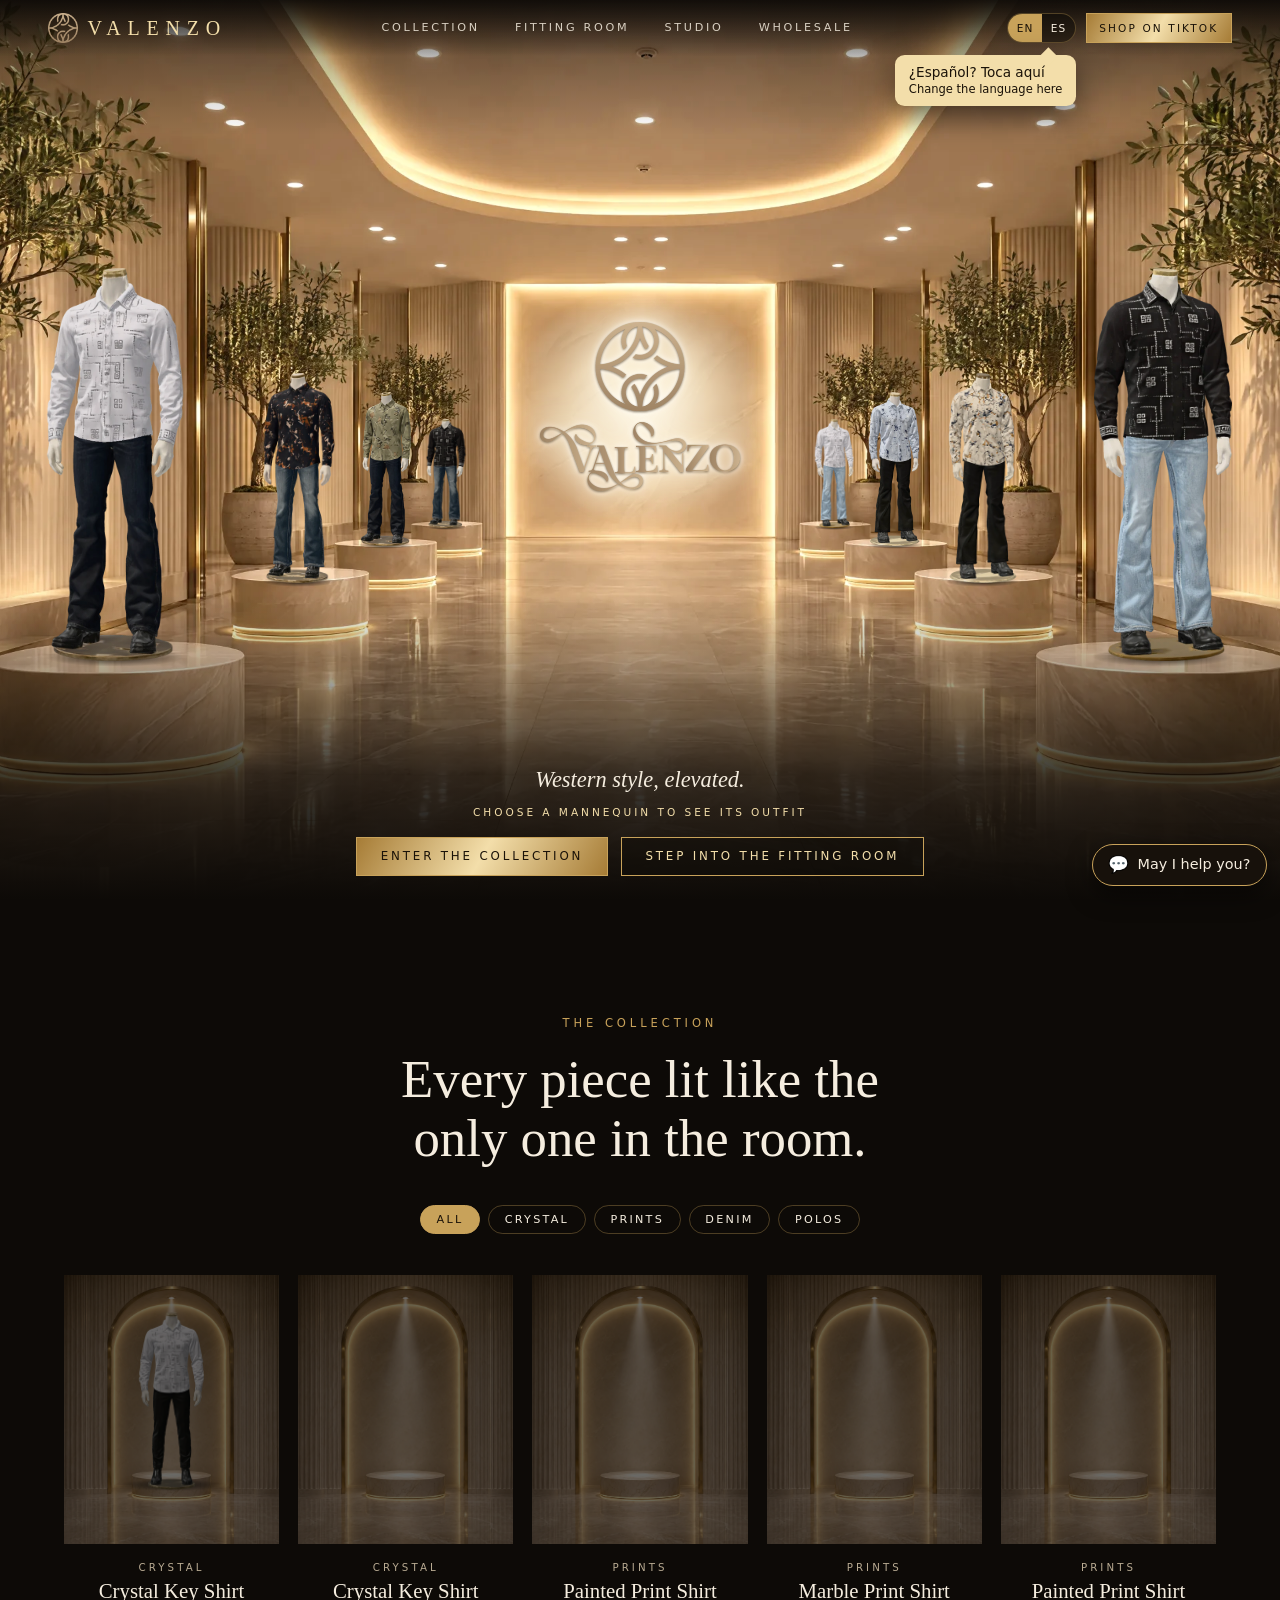
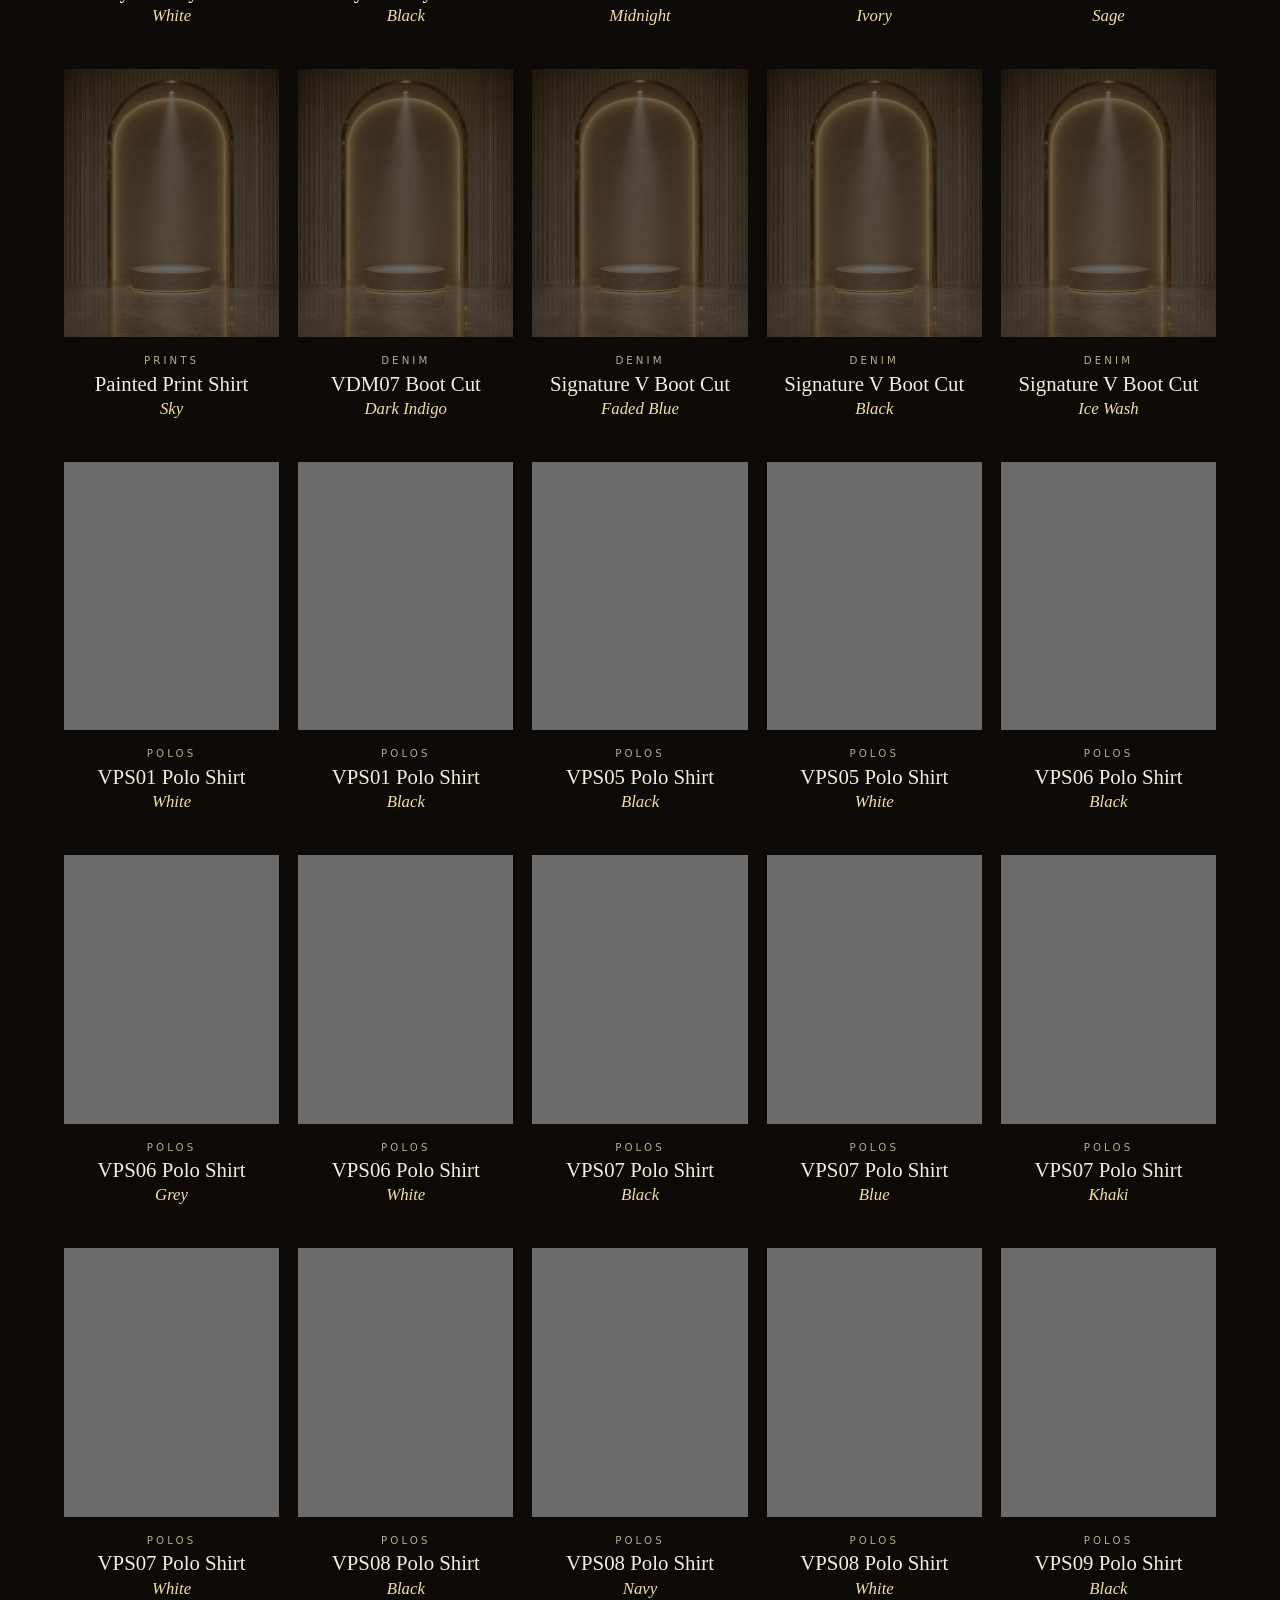
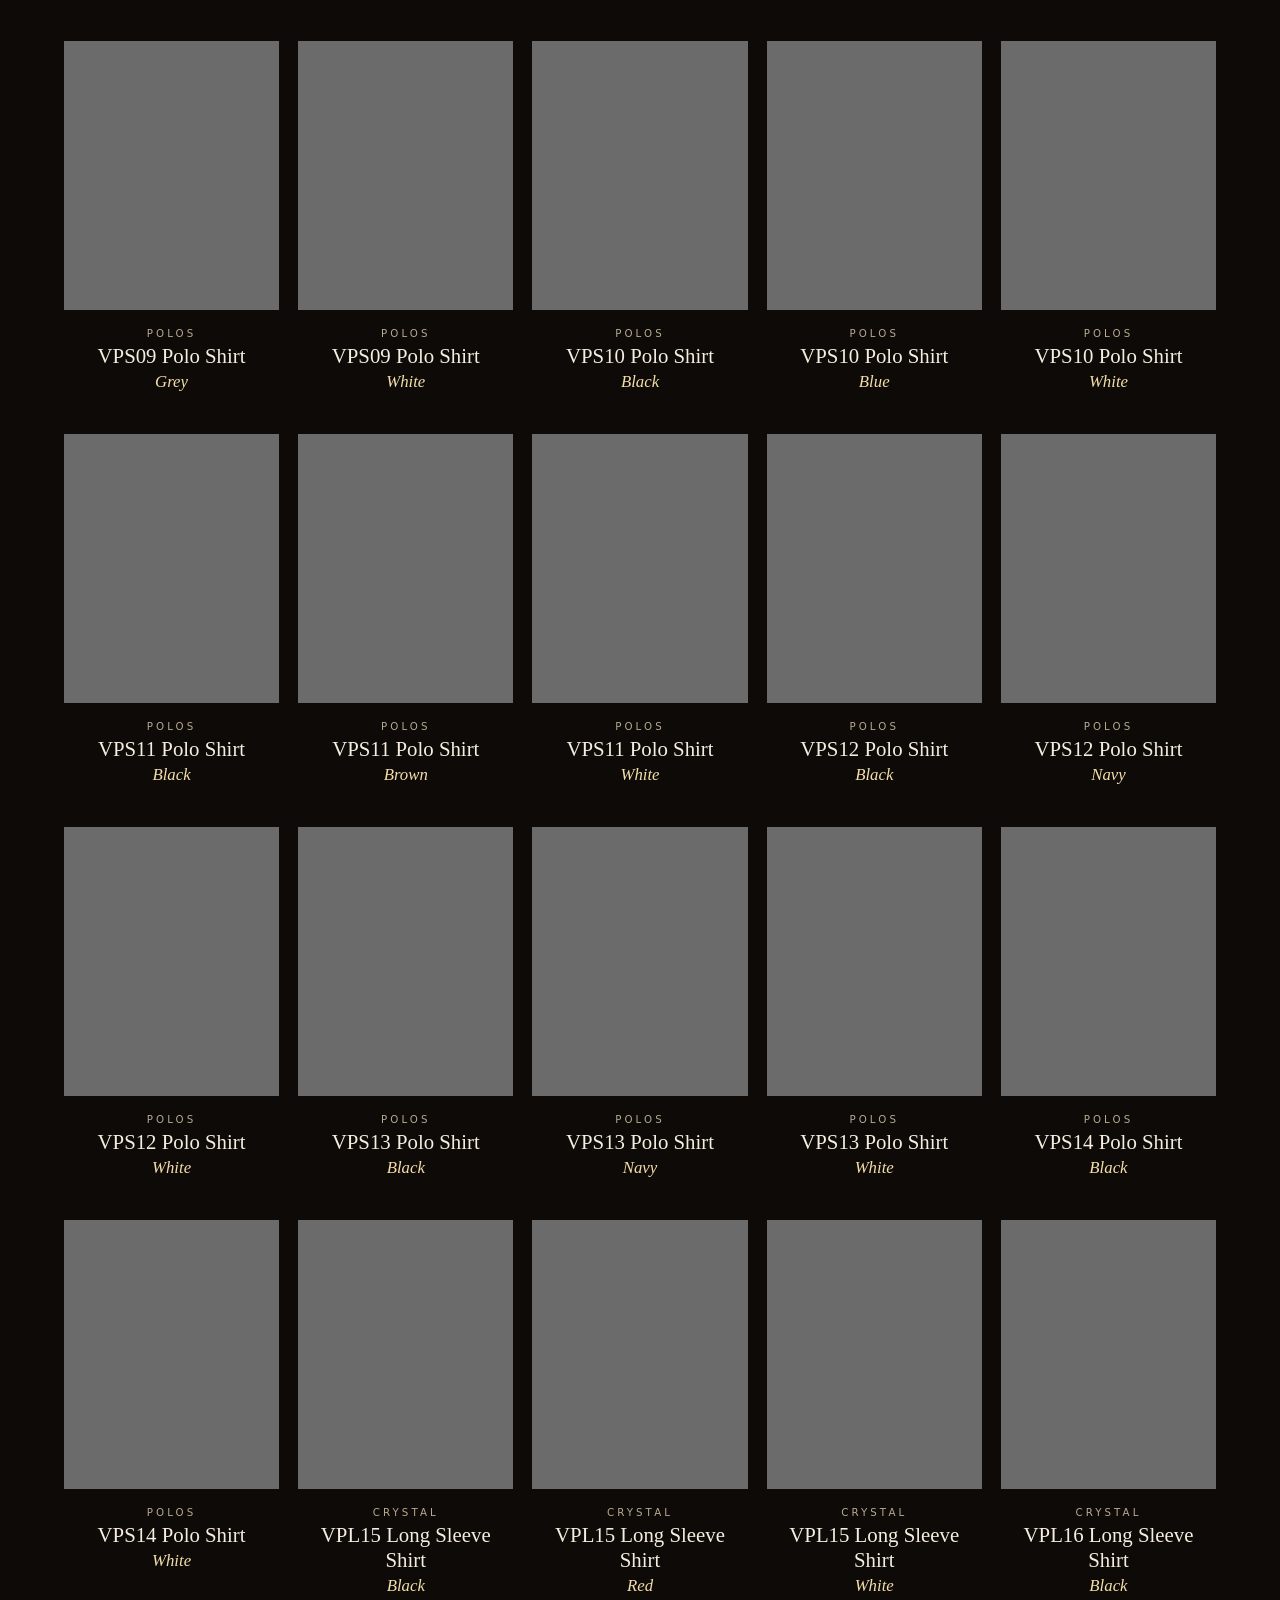
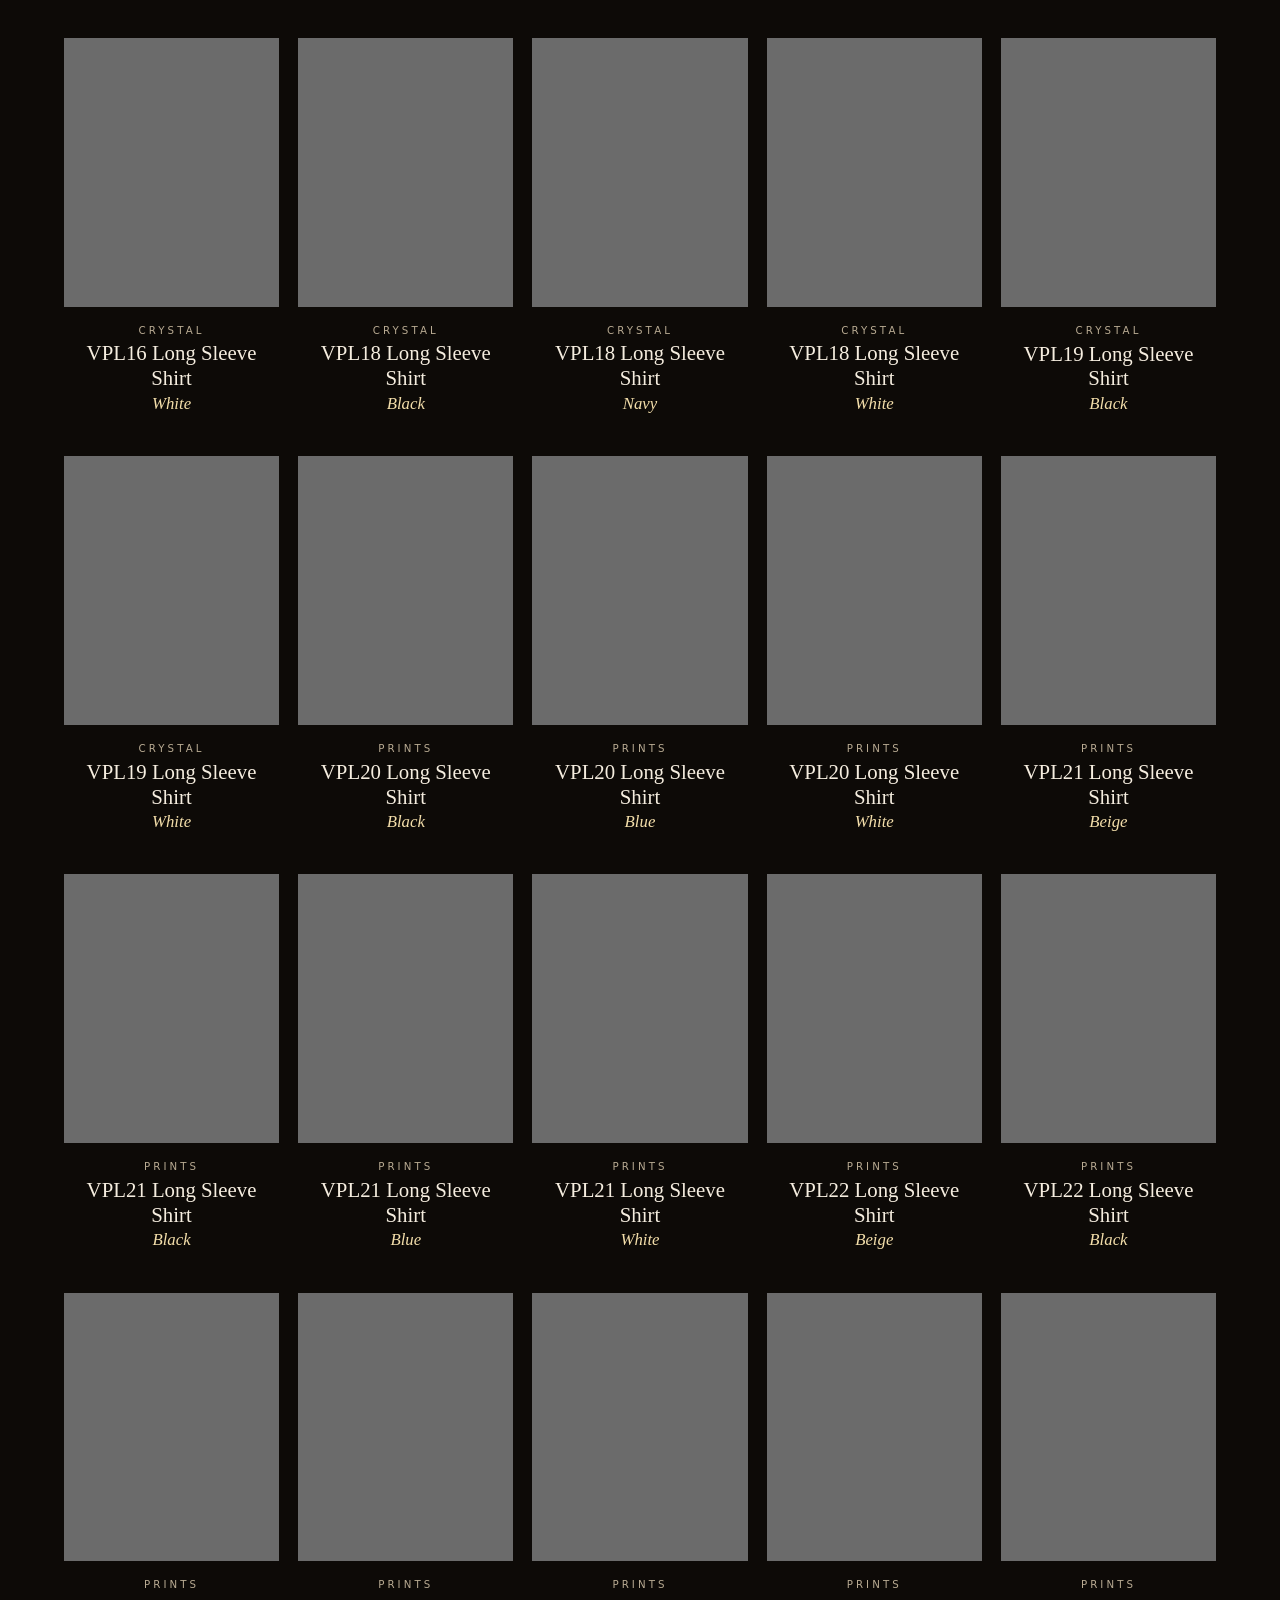
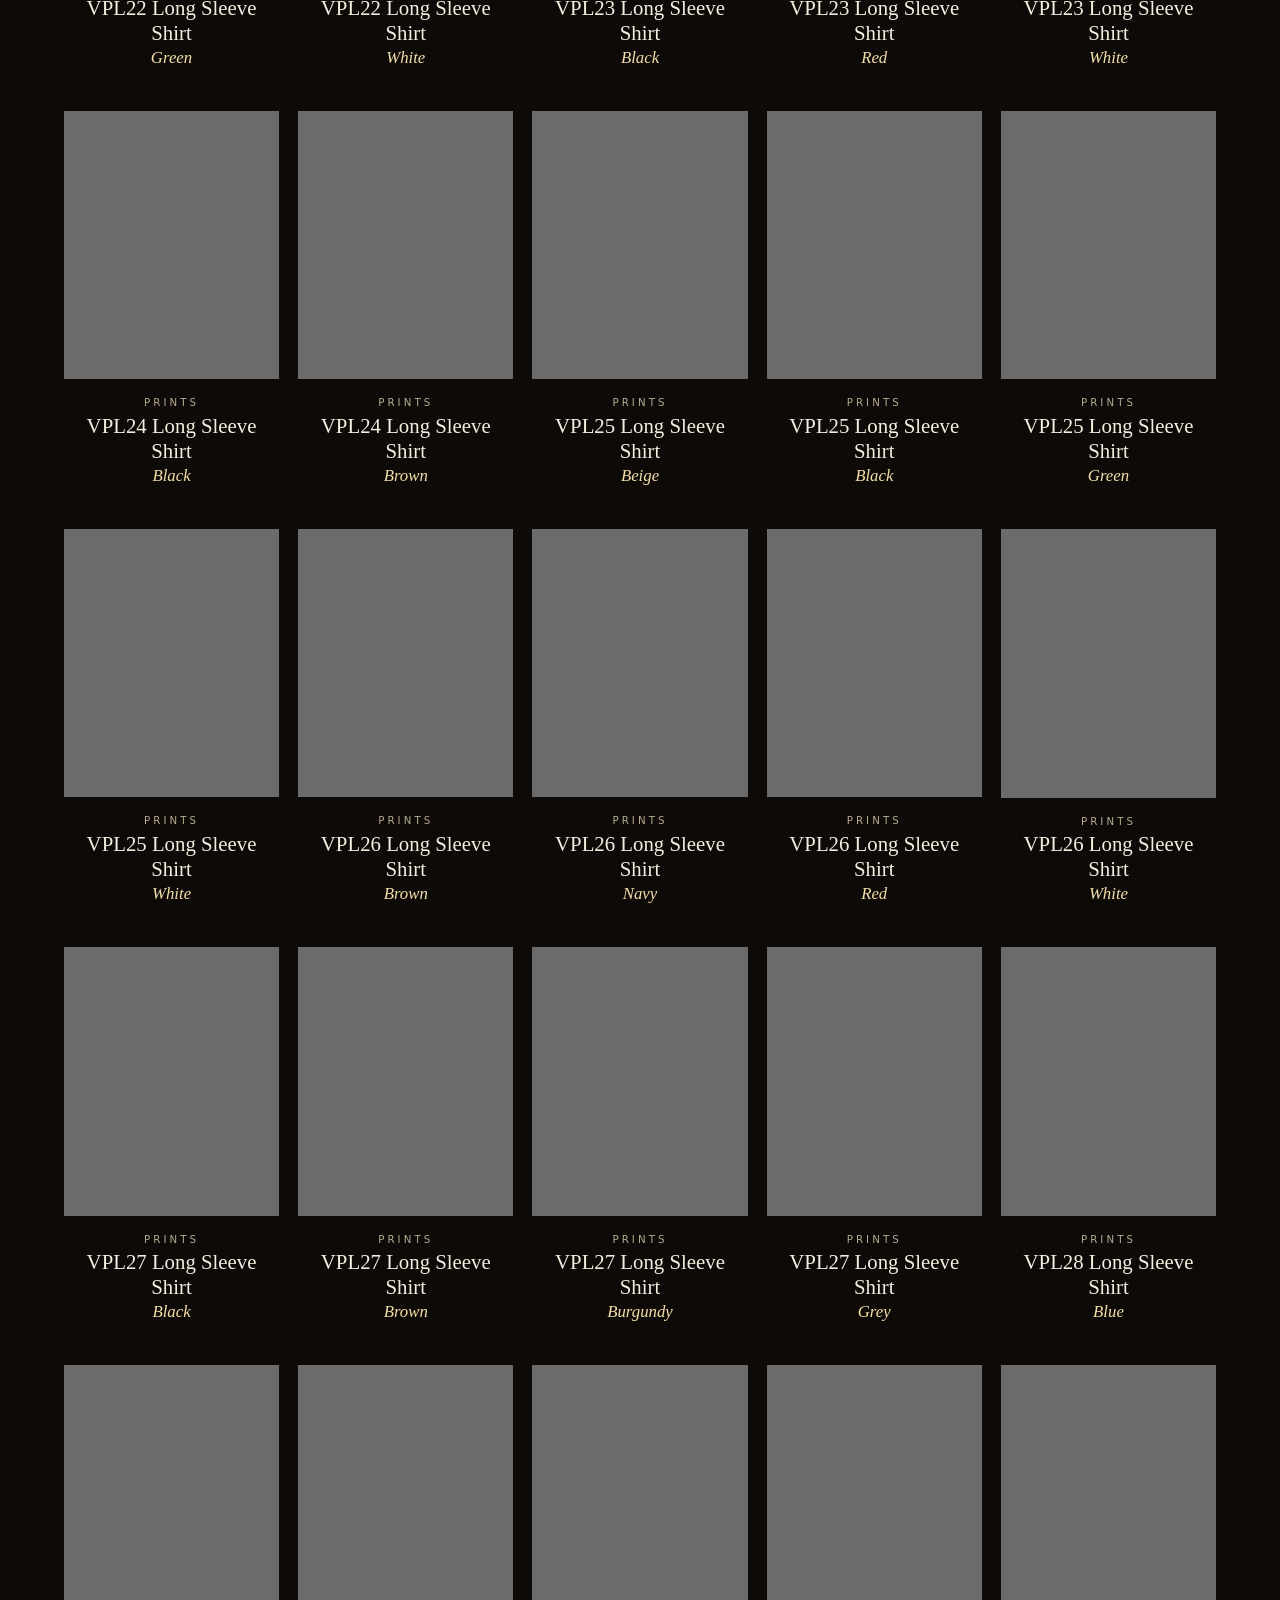
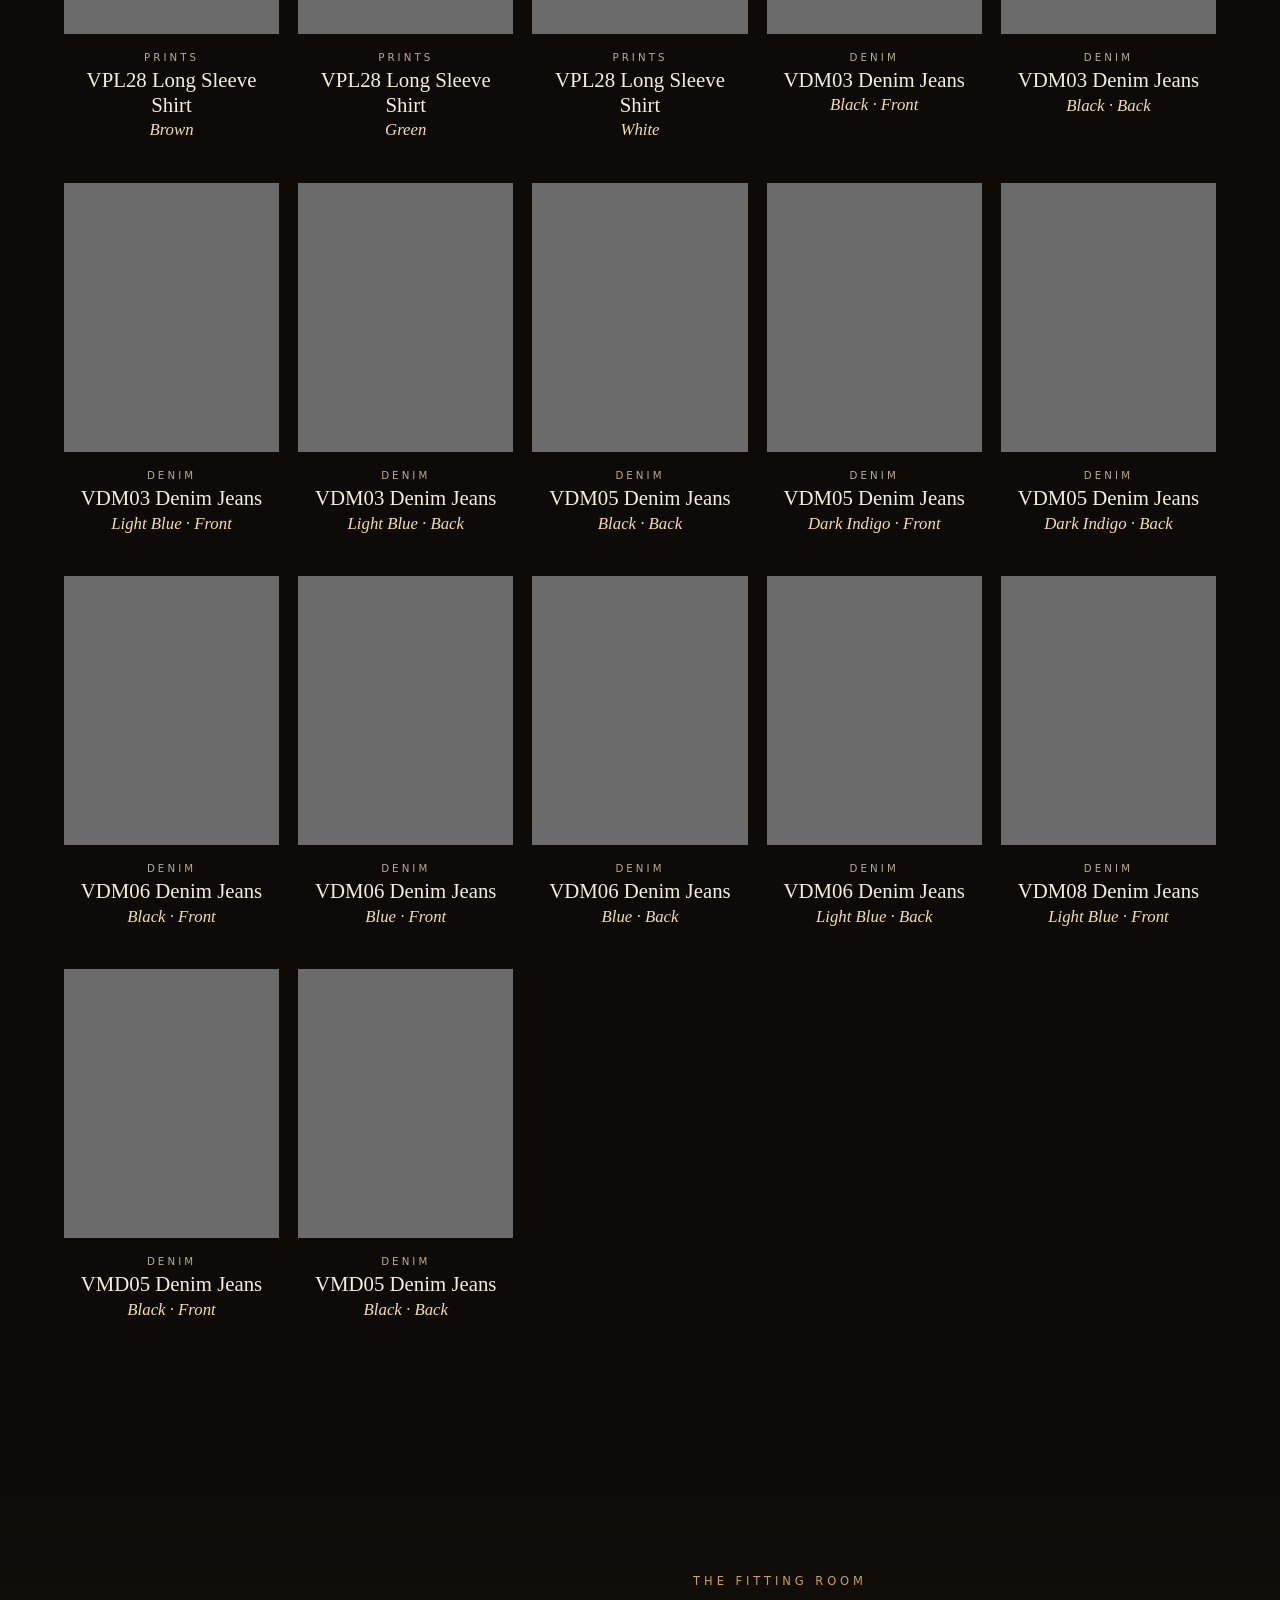
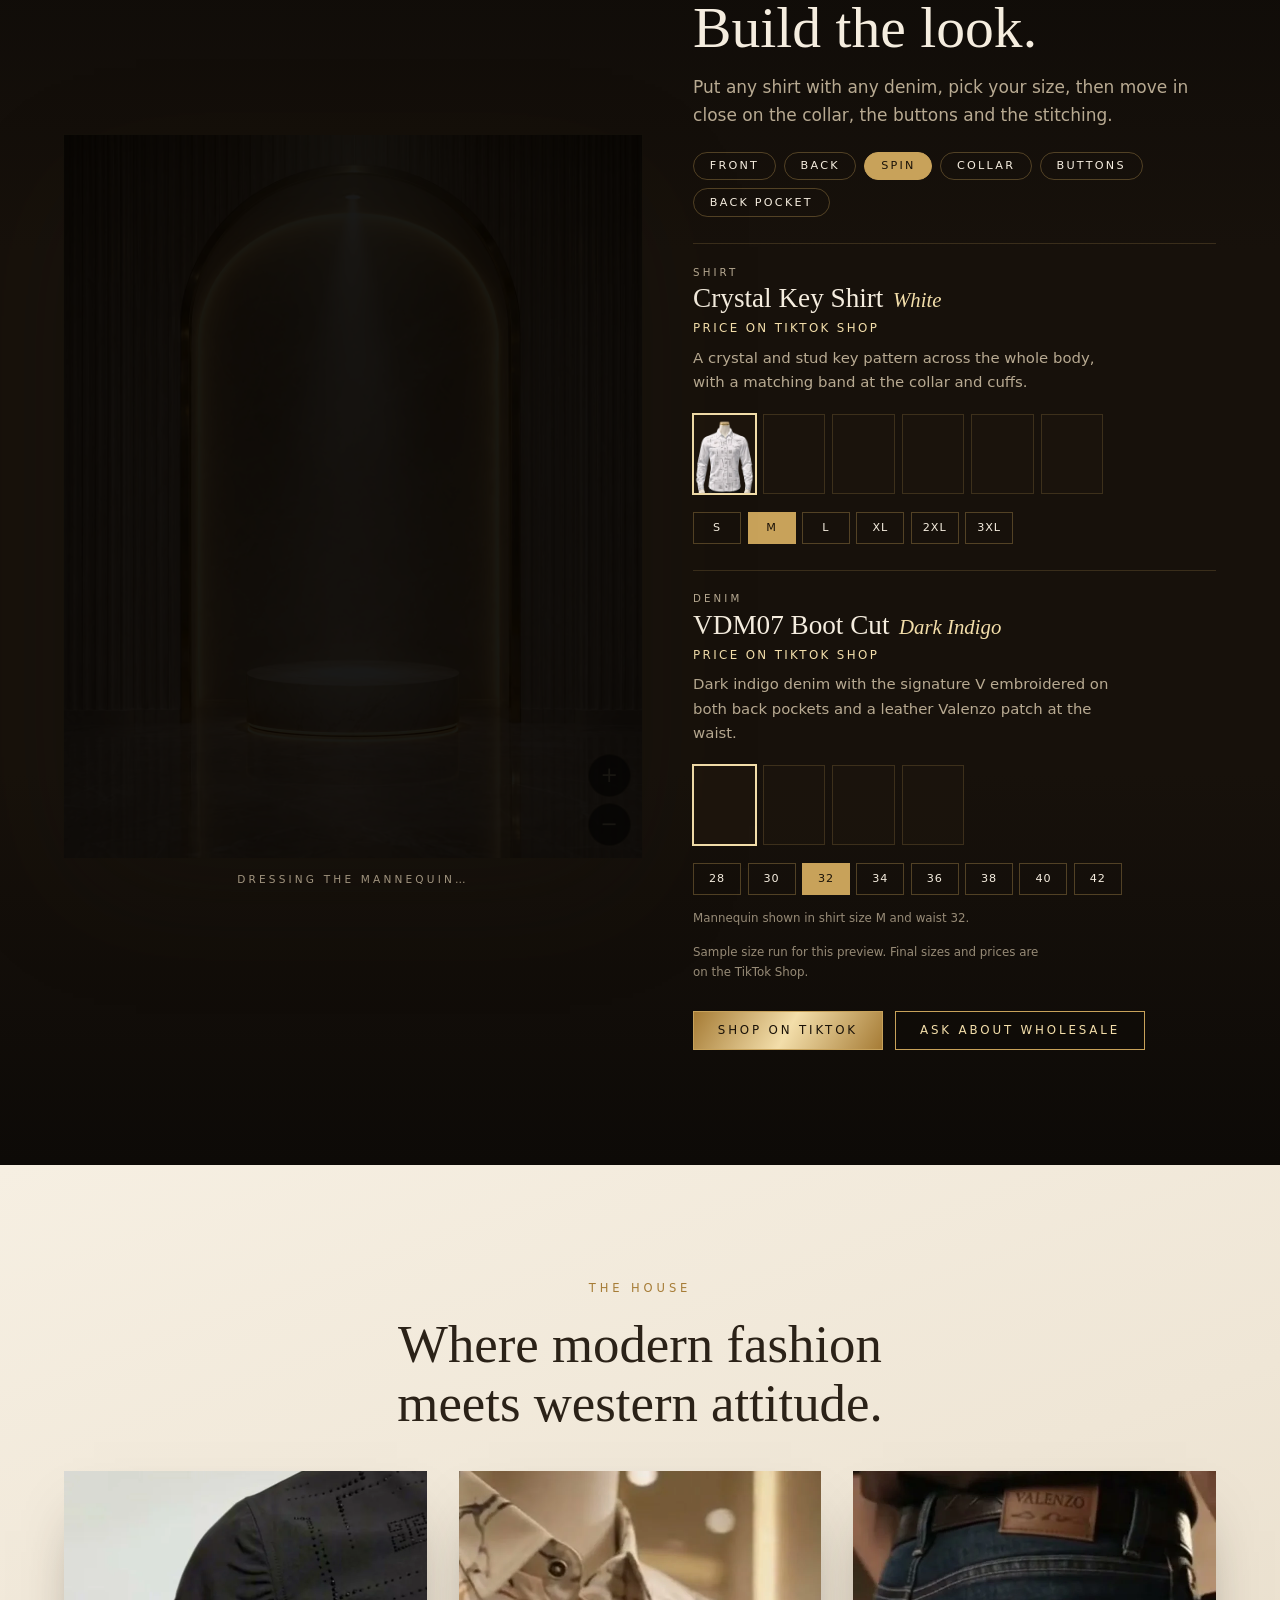
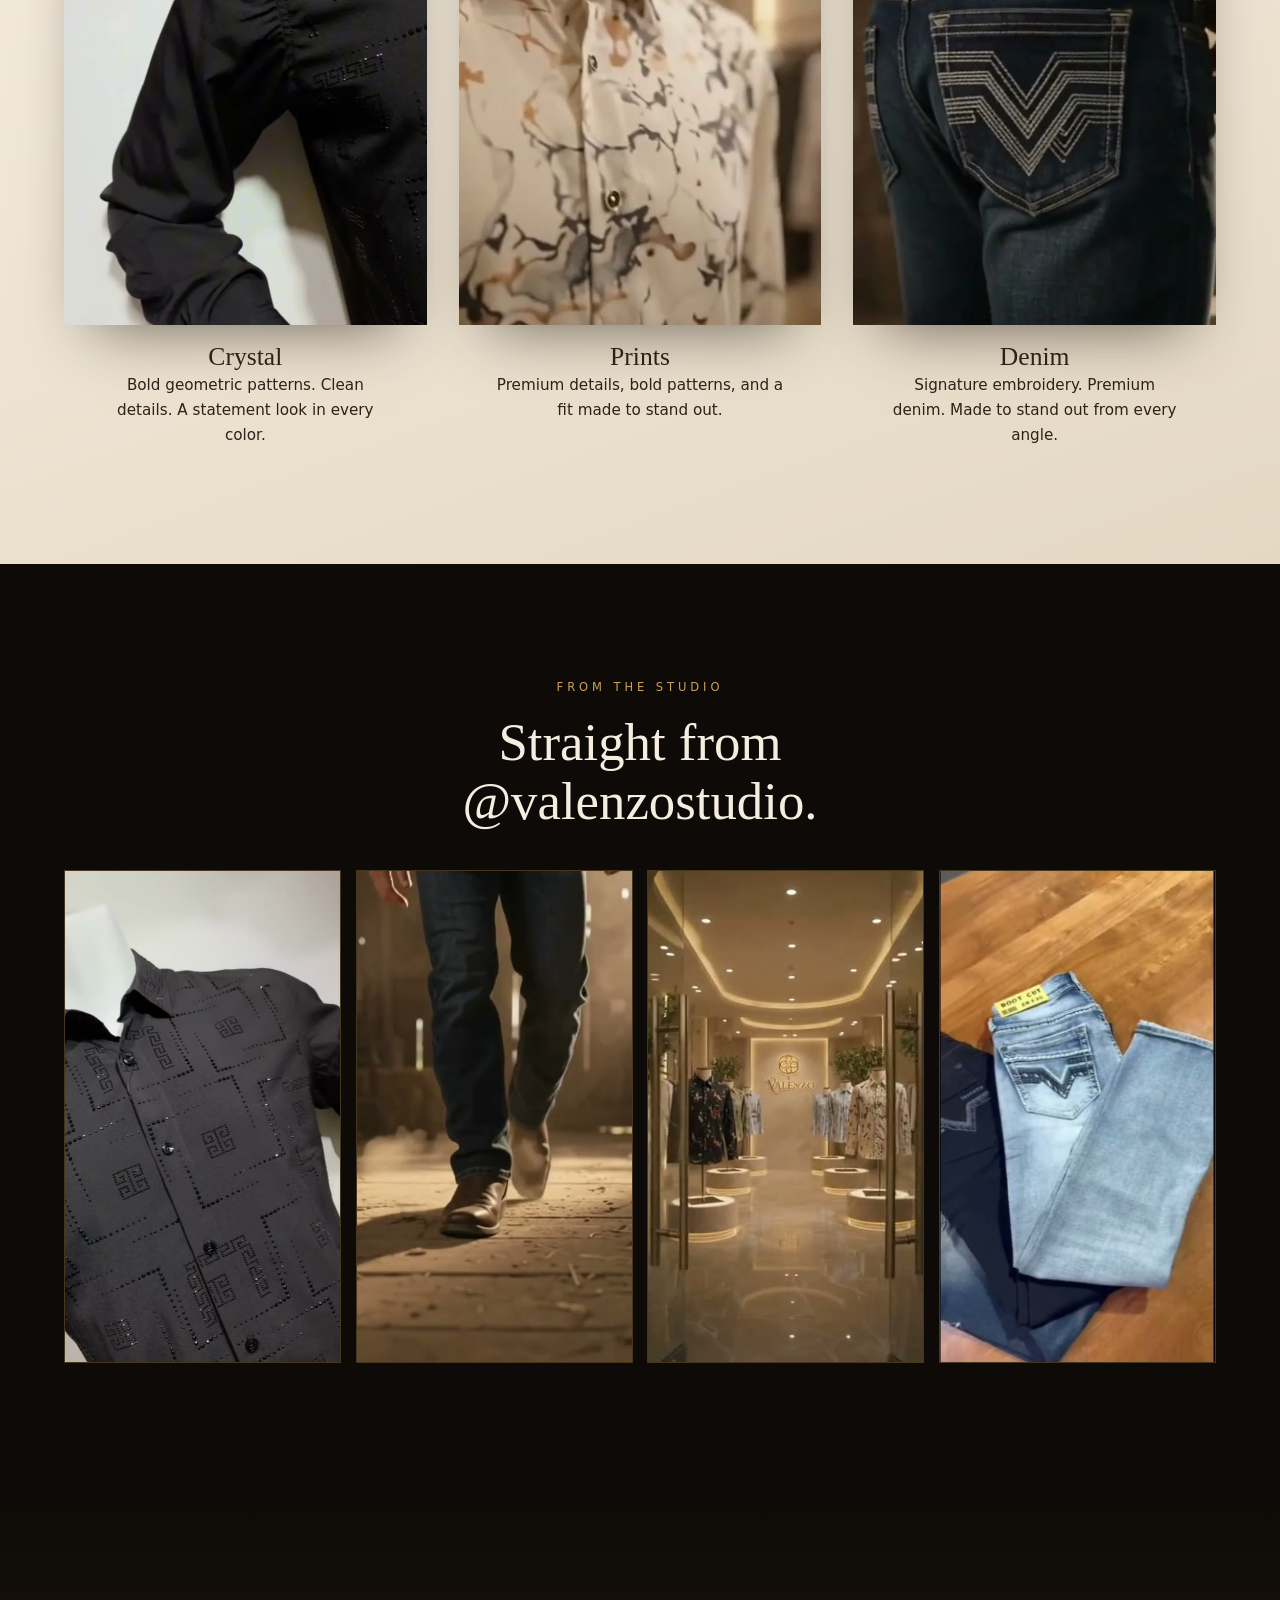
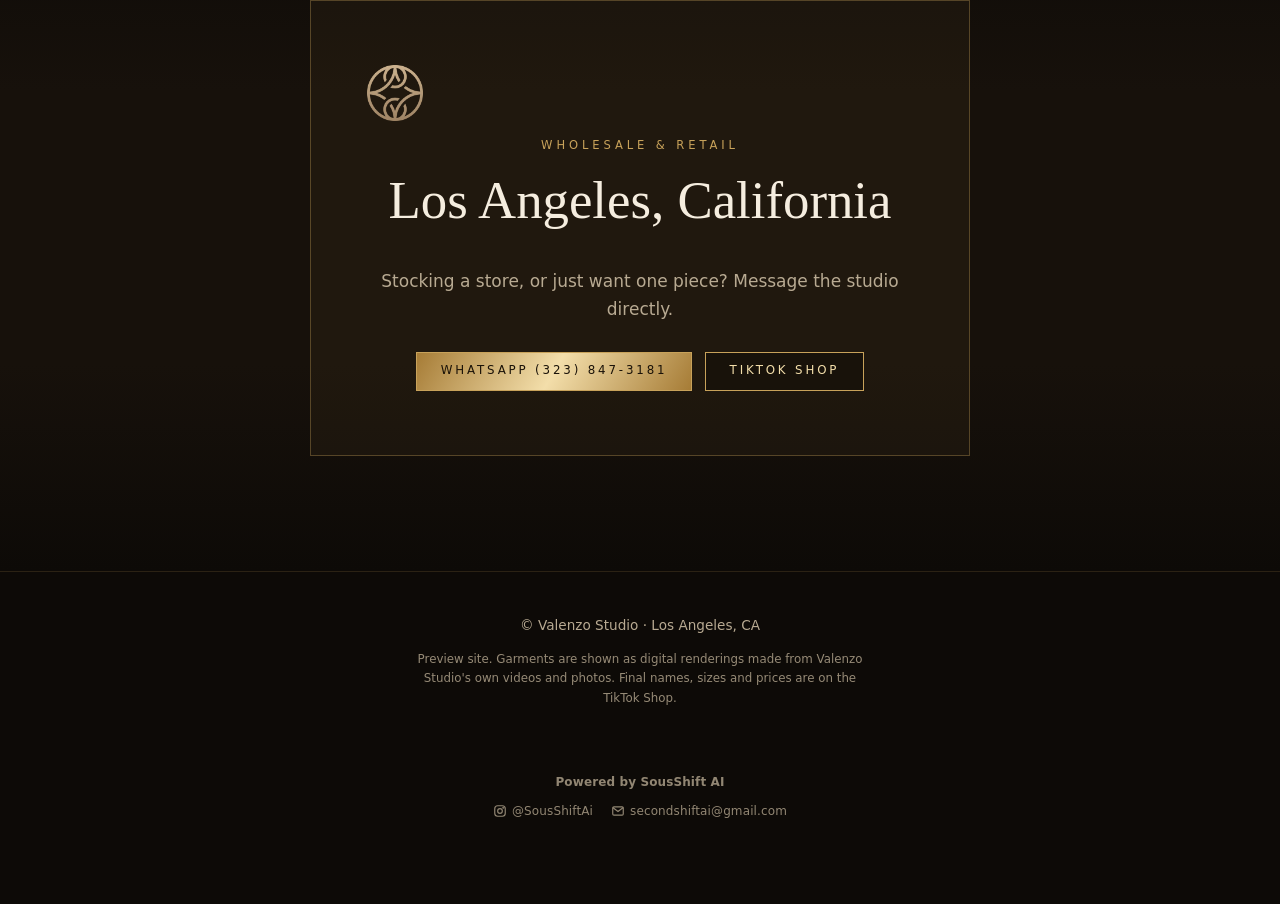
==== commit a0c2ae04: "Floor rotates through all 81 outfits; English/Spanish switch; "May I help you?" helper - The mannequ" ====
--- a/index.html
+++ b/index.html
@@ -14,8 +14,9 @@
 <link rel="preconnect" href="https://fonts.googleapis.com">
 <link rel="preconnect" href="https://fonts.gstatic.com" crossorigin>
 <link rel="stylesheet" href="https://fonts.googleapis.com/css2?family=Cormorant+Garamond:wght@400;500;600&family=Jost:wght@300;400;500&display=swap">
-<link rel="stylesheet" href="valenzo.css?v=5">
-<script src="valenzo.js?v=5"></script>
+<link rel="stylesheet" href="valenzo.css?v=7">
+<script src="lang.js?v=1"></script>
+<script src="valenzo.js?v=7"></script>
 </head>
 <body>
 
@@ -25,14 +26,20 @@
 </div>
 
 <nav class="bar" aria-label="Site">
-  <a class="brand" href="#top"><img class="emblem" src="img/emblem.webp" alt="" width="192" height="192"><span>Valenzo</span></a>
+  <a class="brand" href="#top" aria-label="Valenzo"><img class="emblem" src="img/emblem.webp" alt="" width="192" height="192"><span>Valenzo</span></a>
   <span class="links">
     <a href="#collection">Collection</a>
     <a href="#fitting-room">Fitting Room</a>
     <a href="#studio">Studio</a>
     <a href="#wholesale">Wholesale</a>
   </span>
-  <a class="btn gold small" href="https://www.tiktok.com/@valenzostudio" target="_blank" rel="noopener noreferrer">Shop on TikTok</a>
+  <span class="bar-end">
+    <span class="langbox">
+      <button class="lang" id="lang" type="button" aria-label="Cambiar a español"><span>EN</span><span>ES</span></button>
+      <button class="tip" id="lang-tip" type="button" lang="es" hidden>¿Español? Toca aquí<small lang="en">Change the language here</small></button>
+    </span>
+    <a class="btn gold small" href="https://www.tiktok.com/@valenzostudio" target="_blank" rel="noopener noreferrer">Shop on TikTok</a>
+  </span>
 </nav>
 
 <header class="hero" id="top">
@@ -43,7 +50,7 @@
     <h1>Valenzo Studio</h1>
     <div>
       <p class="lede">Western style, elevated.</p>
-      <p class="hint"><span class="pick">Choose a mannequin to try its outfit on</span><span class="walk">Swipe to walk the floor &middot; tap a mannequin to try it on</span></p>
+      <p class="hint"><span class="pick">Choose a mannequin to see its outfit</span><span class="walk">Swipe to walk the floor &middot; tap a mannequin to see its outfit</span></p>
       <p class="actions">
         <a class="btn gold" href="#collection">Enter the collection</a>
         <a class="btn line" href="#fitting-room">Step into the fitting room</a>
@@ -134,8 +141,9 @@
 
 <footer class="foot">
   <p>&copy; Valenzo Studio &middot; Los Angeles, CA</p>
-  <p class="fine">Preview site. Garments are shown as 3D digital renderings made from Valenzo Studio's own videos. Final names, sizes and prices are on the TikTok Shop.</p>
+  <p class="fine">Preview site. Garments are shown as digital renderings made from Valenzo Studio's own videos and photos. Final names, sizes and prices are on the TikTok Shop.</p>
 </footer>
+<script src="faqbot.js?v=1" defer></script>
 <script src="poweredby.js?v=20261013a" defer></script>
 </body>
 </html>
--- a/valenzo.css
+++ b/valenzo.css
@@ -44,7 +44,8 @@
 .sign::before { content: ""; position: absolute; inset: -20% -16%; background: radial-gradient(ellipse closest-side, rgba(255, 252, 240, .95), rgba(255, 244, 214, .6) 52%, transparent); }
 .sign img { position: relative; display: block; width: 100%; height: auto; filter: drop-shadow(0 .14vh .1vh rgba(60, 38, 8, .6)) drop-shadow(0 0 .4vh #fff) drop-shadow(0 0 1.6vh rgba(255, 248, 226, .95)); }
 .man { position: absolute; aspect-ratio: 2 / 5; padding: 0; border: 0; background: none; cursor: pointer; transform: translateX(-50%); filter: brightness(.93); transition: filter .8s cubic-bezier(.2, .9, .3, 1); }
-.man img { width: 100%; height: 100%; }
+.man img { width: 100%; height: 100%; transition: opacity .45s; }
+.man.swap img { opacity: 0; }
 .man::before { content: ""; position: absolute; left: -70%; right: -70%; top: -40%; bottom: -5%; pointer-events: none; opacity: 0; transition: opacity .8s; background: radial-gradient(ellipse 30% 52% at 50% 36%, rgba(255, 233, 180, .3), transparent 72%), radial-gradient(ellipse 34% 4% at 50% 95.5%, rgba(255, 226, 160, .6), transparent 70%); }
 .man::after { content: ""; position: absolute; z-index: -1; left: 4%; right: 4%; bottom: -1.6%; height: 5%; background: radial-gradient(ellipse at center, rgba(0, 0, 0, .8), transparent 68%); }
 .man:hover, .man:focus-visible, .man.lit { filter: brightness(1.1) drop-shadow(0 0 26px rgba(255, 226, 160, .8)); }
@@ -177,6 +178,51 @@
 html.intro-on .hero-in, html.intro-on .bar { opacity: 0; }
 html.intro-on.open .hero-in, html.intro-on.open .bar { opacity: 1; transition: opacity 1.2s ease .5s; }
 
+/* ---------- language switch (lang.js) and the bubble that points at it ---------- */
+.bar-end { display: flex; align-items: center; gap: .6rem; }
+.langbox { position: relative; }
+.lang { display: flex; padding: 0; overflow: hidden; background: rgba(13, 10, 7, .5); border: 1px solid var(--line); border-radius: 99px; color: var(--ivory); font: 400 .66rem/1 var(--sans); letter-spacing: .12em; cursor: pointer; }
+.lang span { padding: .85em .8em; }
+.lang .on { background: var(--gold); color: #1a1208; font-weight: 500; }
+.lang:hover { border-color: var(--gold-hi); }
+.tip { position: absolute; top: calc(100% + .75rem); right: 0; padding: .65em 1em; white-space: nowrap; text-align: left; background: var(--gold-hi); color: #1a1208; border: 0; border-radius: .6rem; font: 500 .85rem/1.3 var(--sans); cursor: pointer; box-shadow: 0 10px 30px rgba(0, 0, 0, .55); animation: nudge 1.6s ease-in-out infinite; }
+.tip[hidden] { display: none; }
+.tip small { display: block; font-size: .72rem; font-weight: 400; }
+.tip::before { content: ""; position: absolute; top: -.35rem; right: 1.35rem; width: .8rem; height: .8rem; background: inherit; transform: rotate(45deg); }
+@keyframes nudge { 50% { transform: translateY(5px); } }
+@media (max-width: 480px) {   /* a phone's bar still has to hold the name, the switch and the shop button */
+  .bar { gap: .5rem; }
+  .brand { gap: .4rem; font-size: 1.05rem; letter-spacing: .2em; }
+  .bar .btn.small { padding: .8em .8em; letter-spacing: .1em; }
+  .hero-in { padding-bottom: 4.4rem; }   /* the two buttons stay clear of the "May I help you?" button */
+}
+.bar .btn.small { white-space: nowrap; }
+@media (max-width: 370px) { .brand span { display: none; } }   /* small phones: the emblem alone, the name is on the wall behind it */
+
+/* ---------- "May I help you?" (faqbot.js) ---------- */
+.fq-pill { position: fixed; z-index: 30; right: calc(.8rem + env(safe-area-inset-right)); bottom: calc(.9rem + env(safe-area-inset-bottom)); display: inline-flex; align-items: center; gap: .5rem; padding: .8em 1.1em; background: var(--ink-2); color: var(--ivory); border: 1px solid var(--gold); border-radius: 99px; font: 500 .9rem/1 var(--sans); box-shadow: 0 8px 24px rgba(0, 0, 0, .55); cursor: pointer; }
+.fq-pill i { font-style: normal; font-size: 1.05rem; }
+.fq-pill:hover { border-color: var(--gold-hi); }
+.fq-pill.fq-hide, html.intro-on:not(.open) .fq-pill { display: none; }   /* never over the door film */
+.fq-sheet { position: fixed; z-index: 31; right: calc(.6rem + env(safe-area-inset-right)); bottom: calc(.6rem + env(safe-area-inset-bottom)); display: none; flex-direction: column; width: min(380px, calc(100vw - 1.2rem)); max-height: min(74vh, 620px); overflow: hidden; background: var(--ink-2); color: var(--ivory); border: 1px solid var(--gold); border-radius: 18px; font: 400 .95rem/1.45 var(--sans); box-shadow: 0 18px 50px rgba(0, 0, 0, .65); }
+.fq-sheet.on { display: flex; }
+.fq-hd { display: flex; align-items: center; gap: .6rem; padding: .8rem .9rem; border-bottom: 1px solid var(--line); }
+.fq-hd b { flex: 1; font: 500 1.25rem/1.1 var(--serif); }
+.fq-hd small { display: block; margin-top: .2rem; font: 400 .72rem/1.2 var(--sans); color: var(--muted); }
+.fq-av { display: grid; place-items: center; flex: none; width: 2.1rem; height: 2.1rem; border-radius: 50%; background: var(--gold); }
+.fq-x { padding: .1rem .5rem; background: none; border: 0; color: var(--ivory); font-size: 1.5rem; line-height: 1; cursor: pointer; }
+.fq-body { flex: 1; overflow: auto; padding: .7rem .9rem; overscroll-behavior: contain; }
+.fq-m { max-width: 90%; margin: .45rem 0; padding: .6rem .75rem; border-radius: 14px; background: rgba(245, 237, 223, .08); white-space: pre-line; overflow-wrap: anywhere; }
+.fq-m.me { margin-left: auto; width: fit-content; background: var(--gold); color: #1a1208; font-weight: 500; }
+.fq-chips { display: flex; flex-wrap: wrap; gap: .4rem; margin: .4rem 0 .3rem; }
+.fq-chips button { padding: .5em .8em; background: none; color: var(--ivory); border: 1px solid var(--line); border-radius: 99px; font: 400 .82rem/1.2 var(--sans); text-align: left; cursor: pointer; }
+.fq-chips button:hover { border-color: var(--gold-hi); }
+.fq-act { display: flex; flex-wrap: wrap; gap: .45rem; margin-top: .55rem; }
+.fq-act a { padding: .55em .9em; background: var(--gold); color: #1a1208; border-radius: 10px; font-size: .85rem; font-weight: 500; text-decoration: none; }
+.fq-in { display: flex; gap: .5rem; padding: .65rem .8rem; border-top: 1px solid var(--line); }
+.fq-in input { flex: 1; min-width: 0; padding: .65rem .75rem; background: rgba(0, 0, 0, .3); color: var(--ivory); border: 1px solid var(--line); border-radius: 12px; font: 400 16px var(--sans); }   /* 16px: an iPhone zooms the page on anything smaller */
+.fq-in button { padding: 0 1rem; background: var(--gold); color: #1a1208; border: 0; border-radius: 12px; font: 500 .85rem var(--sans); cursor: pointer; }
+
 @media (prefers-reduced-motion: reduce) {
   html { scroll-behavior: auto; }
   *, *::before, *::after { animation: none !important; transition: none !important; }
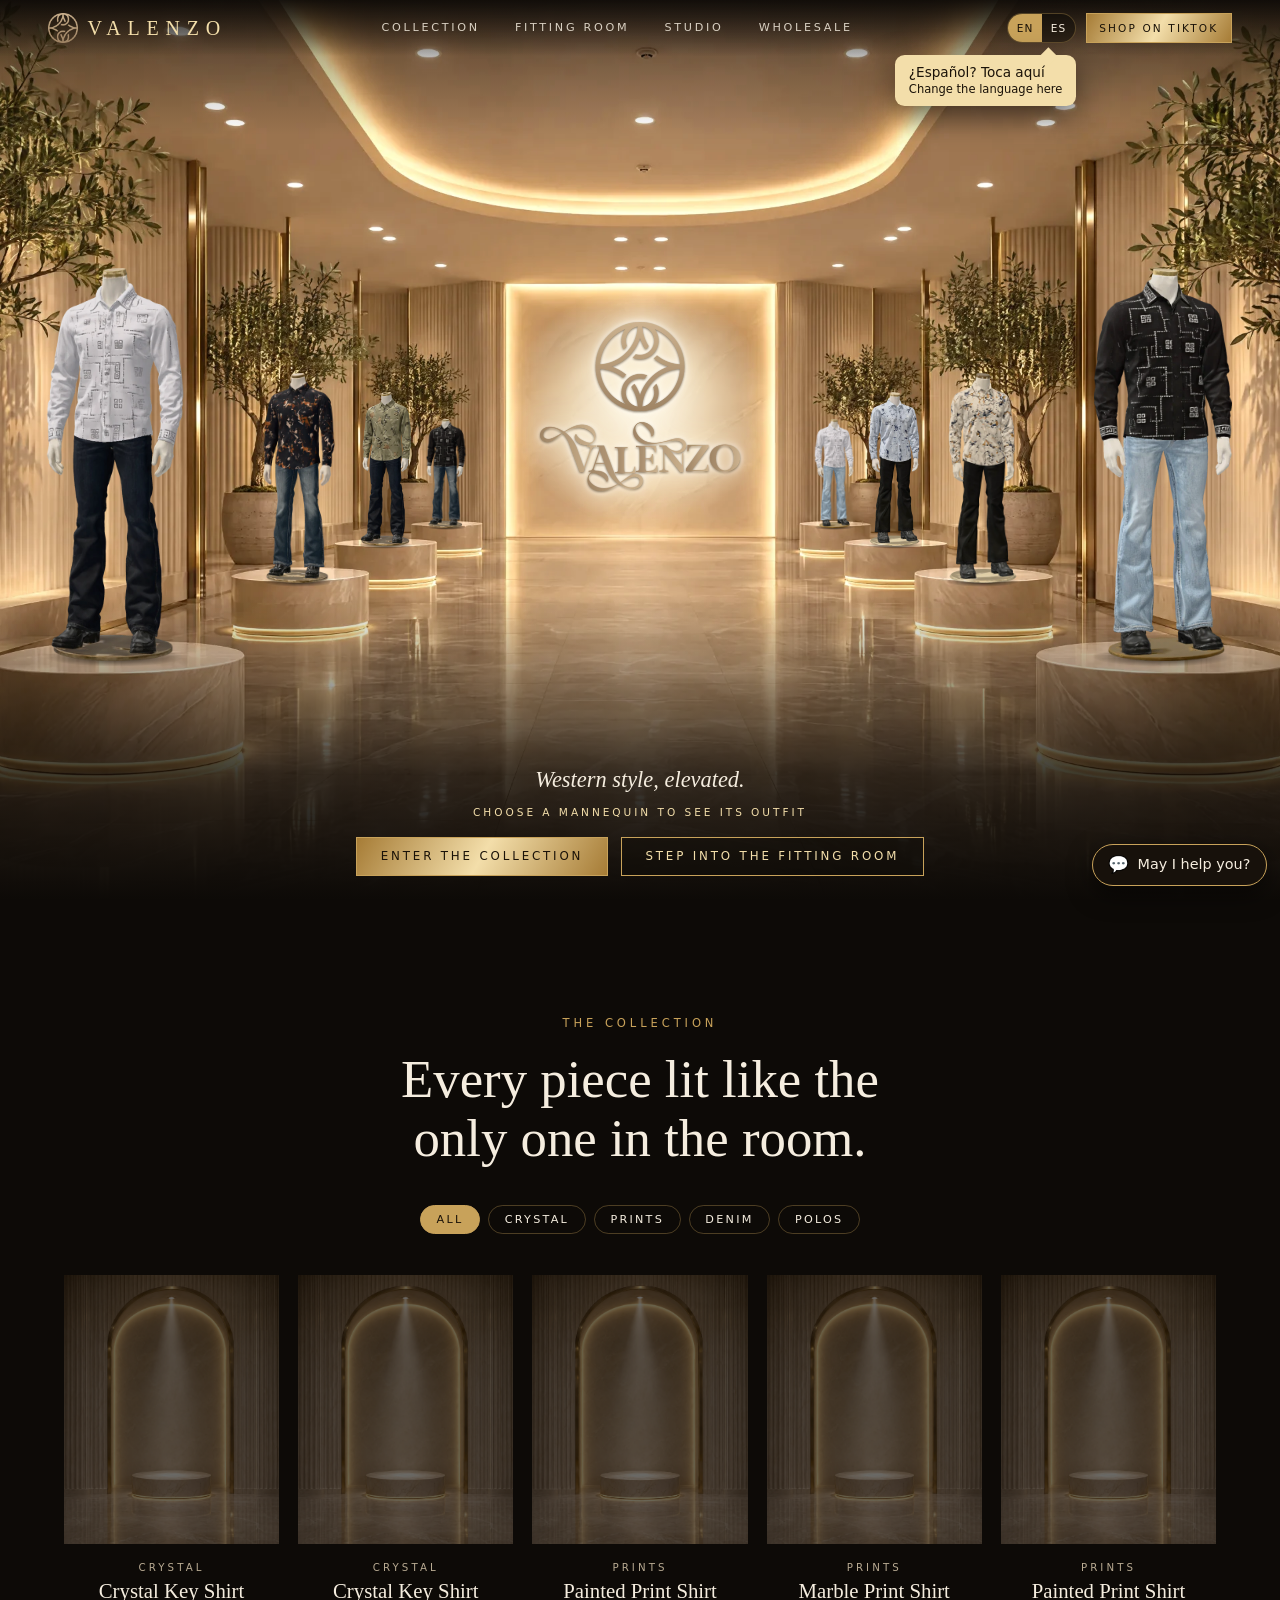
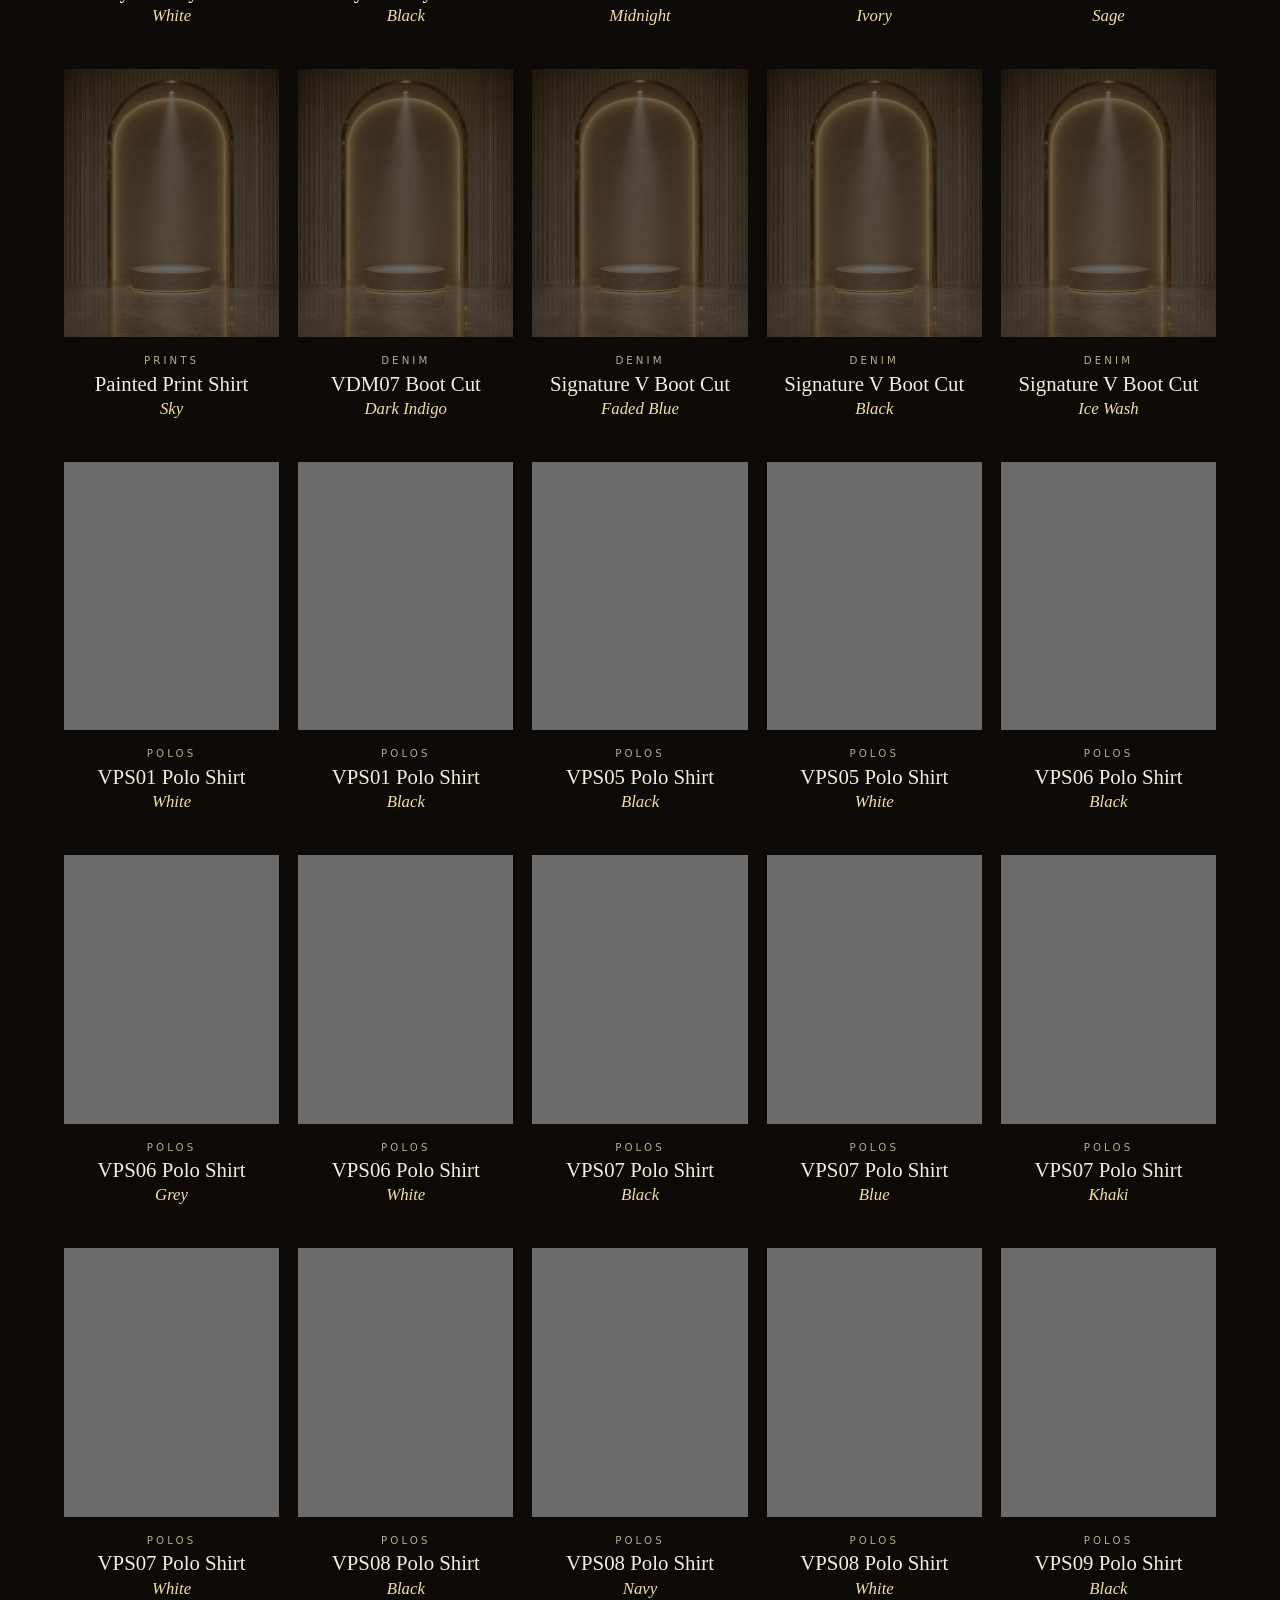
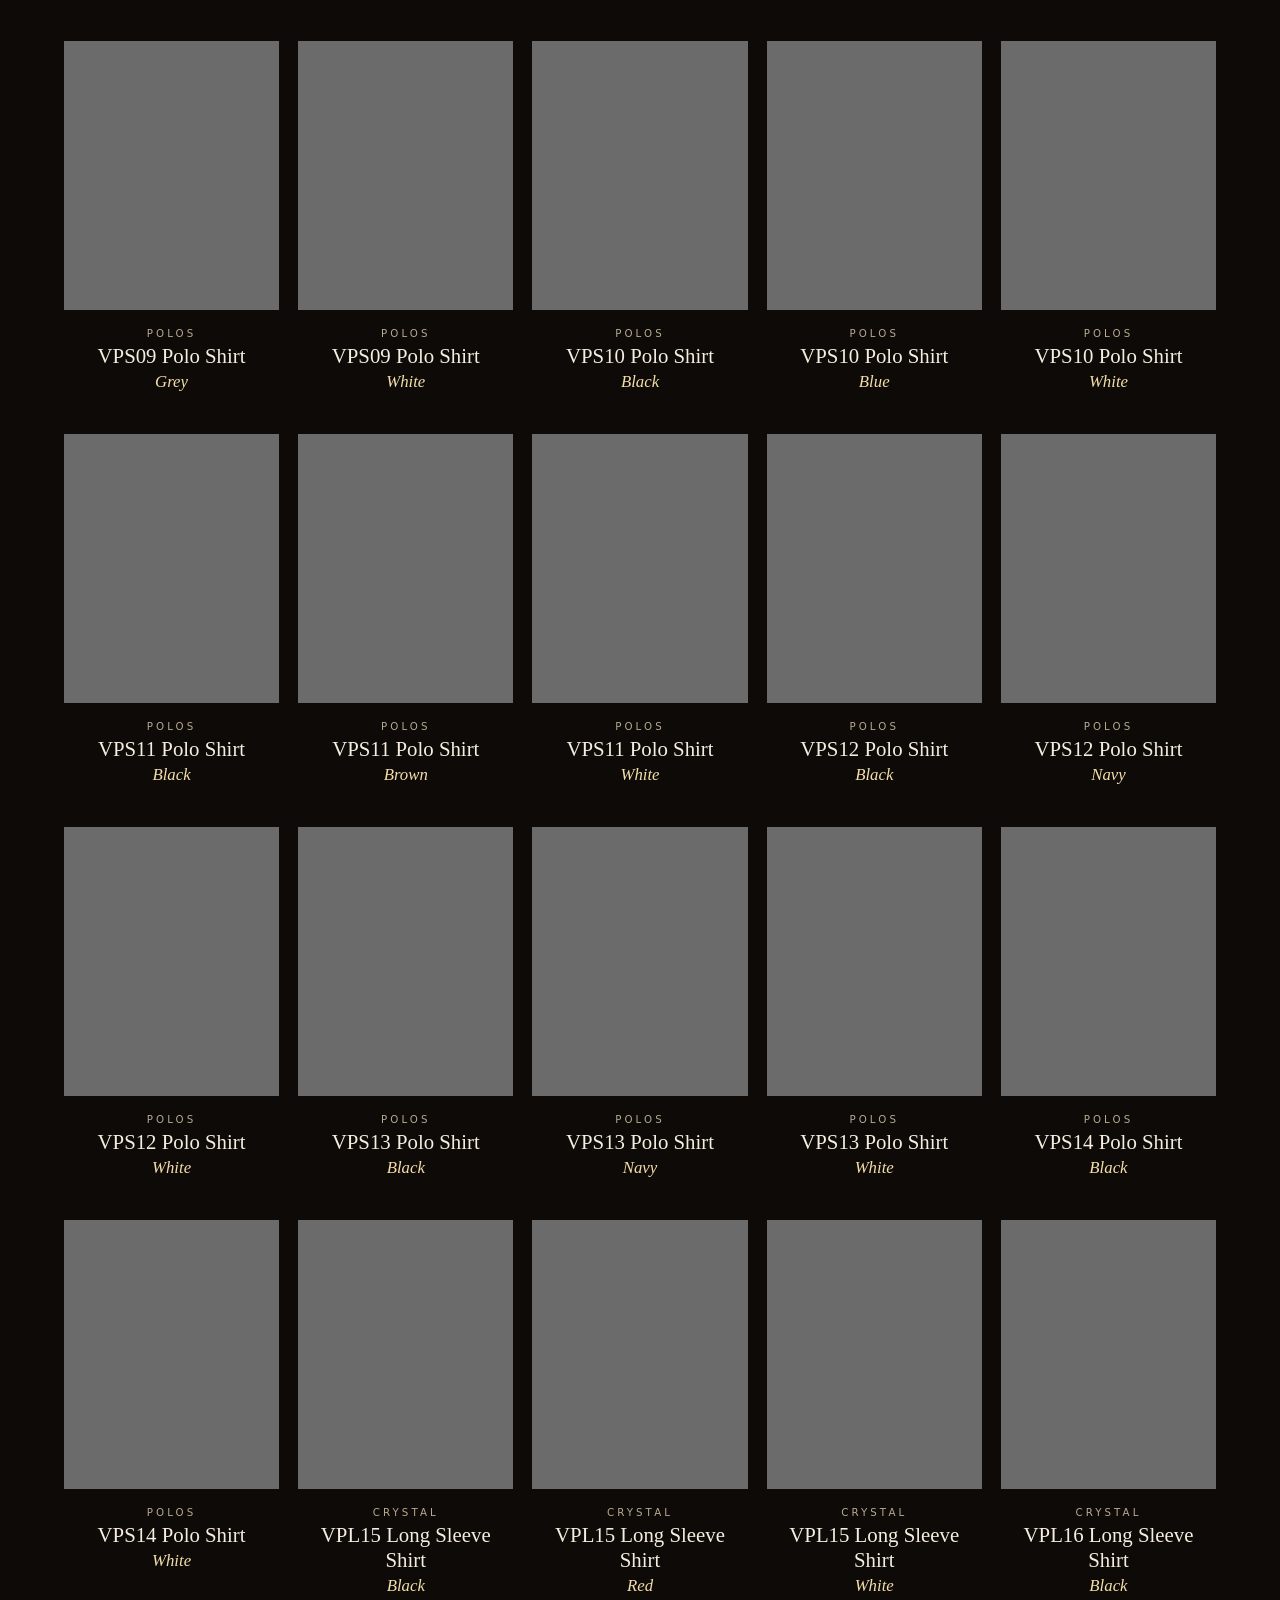
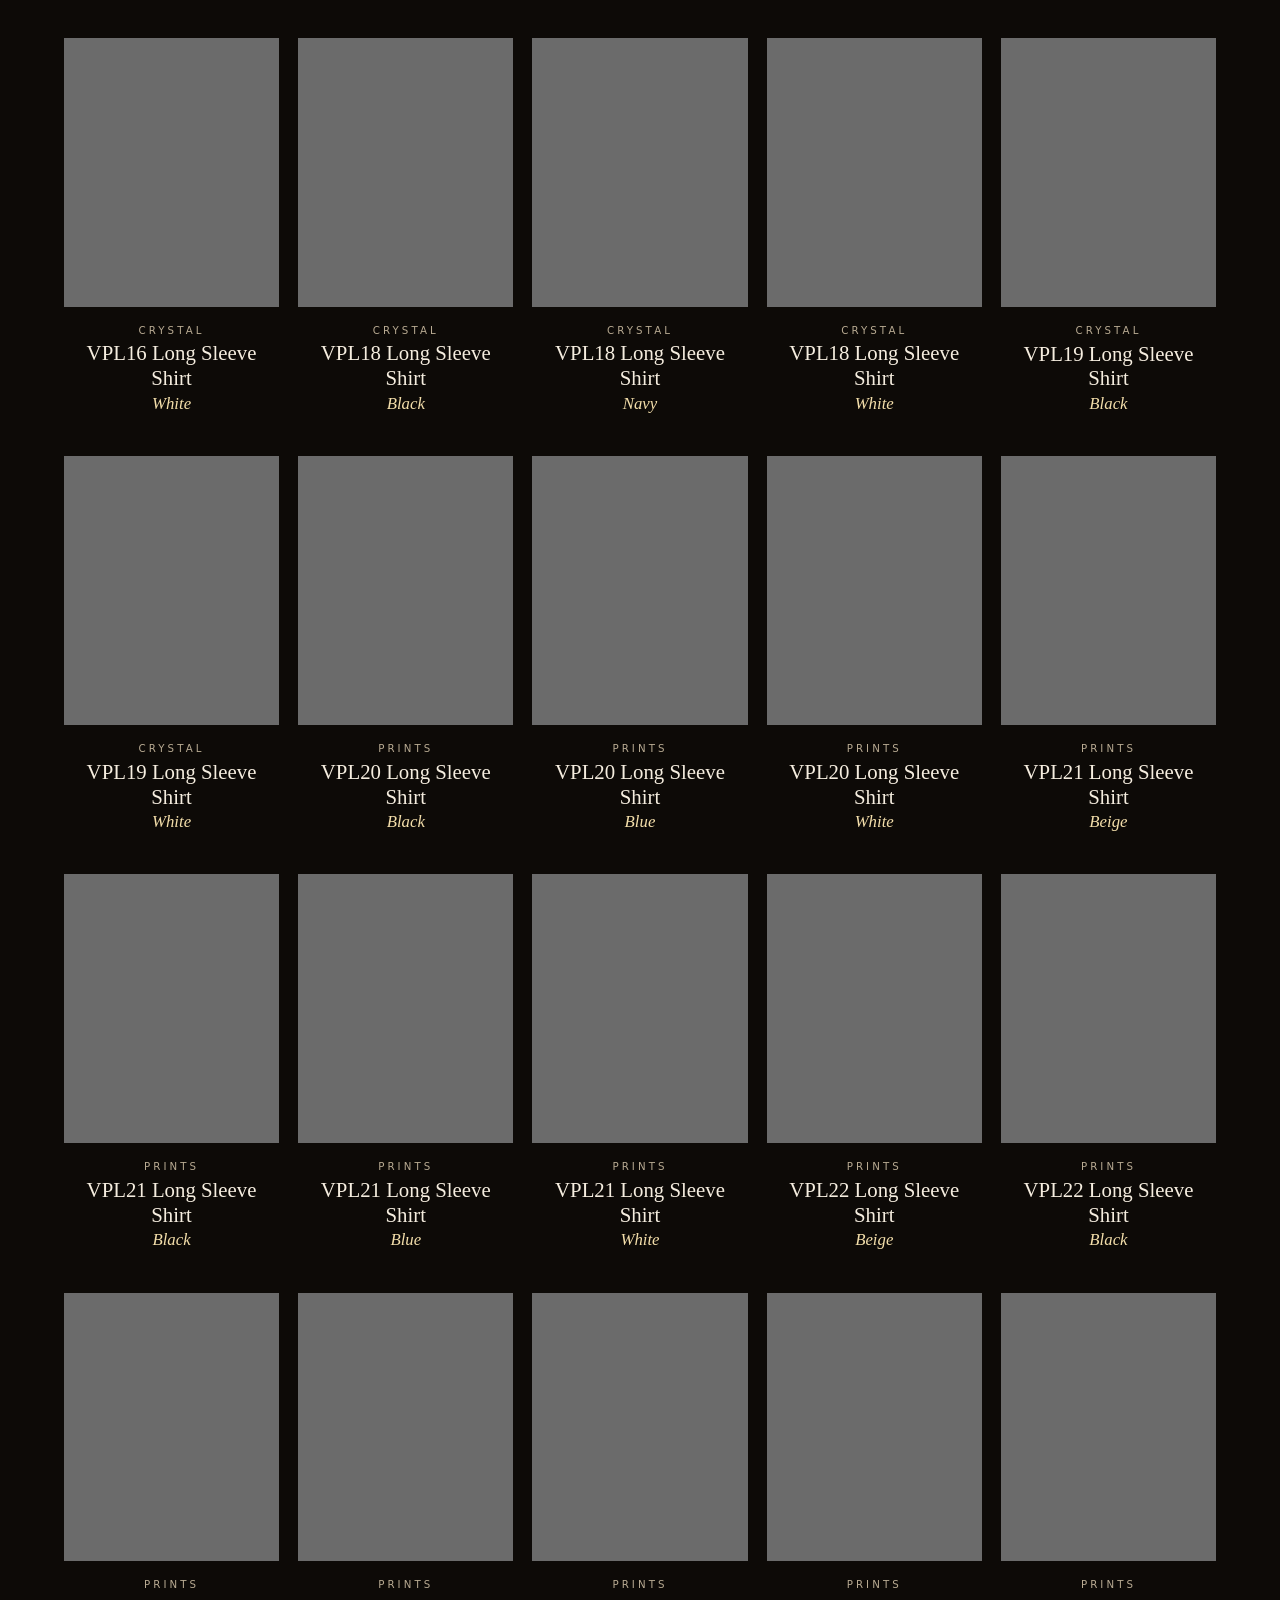
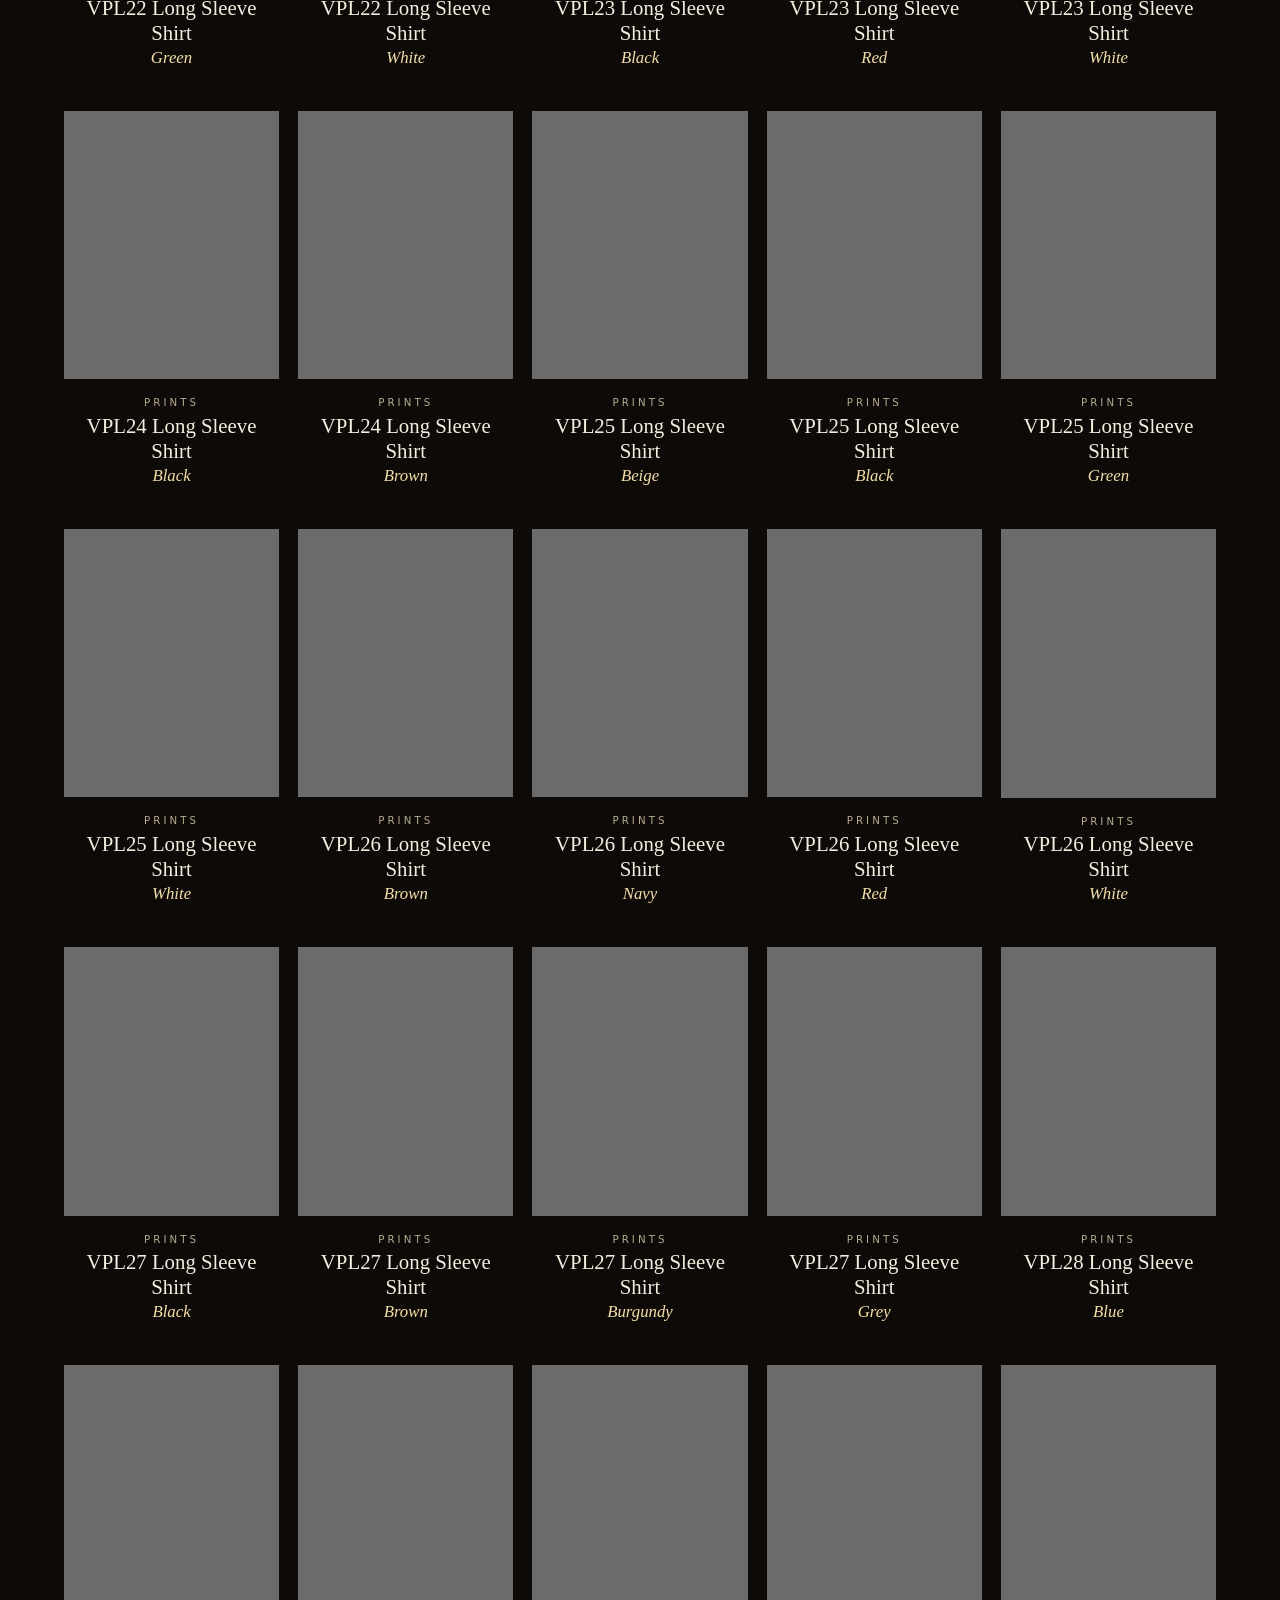
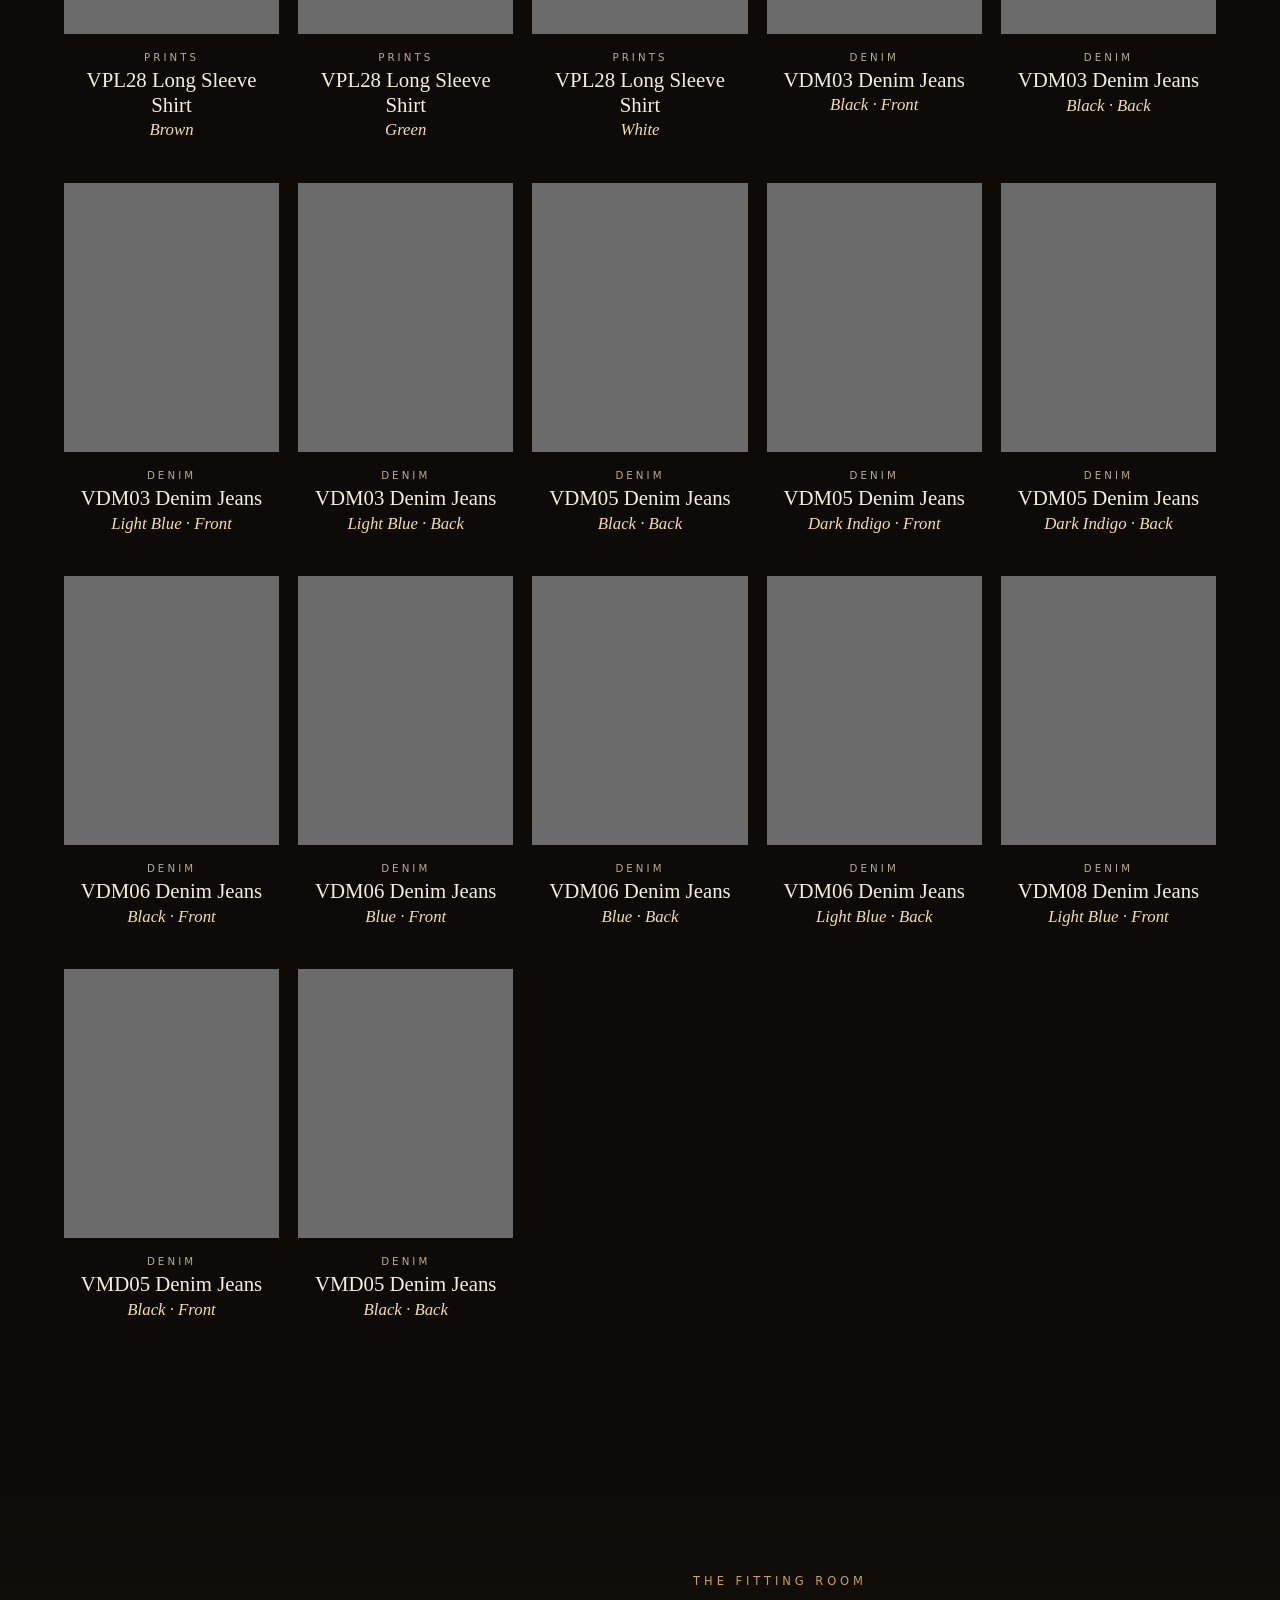
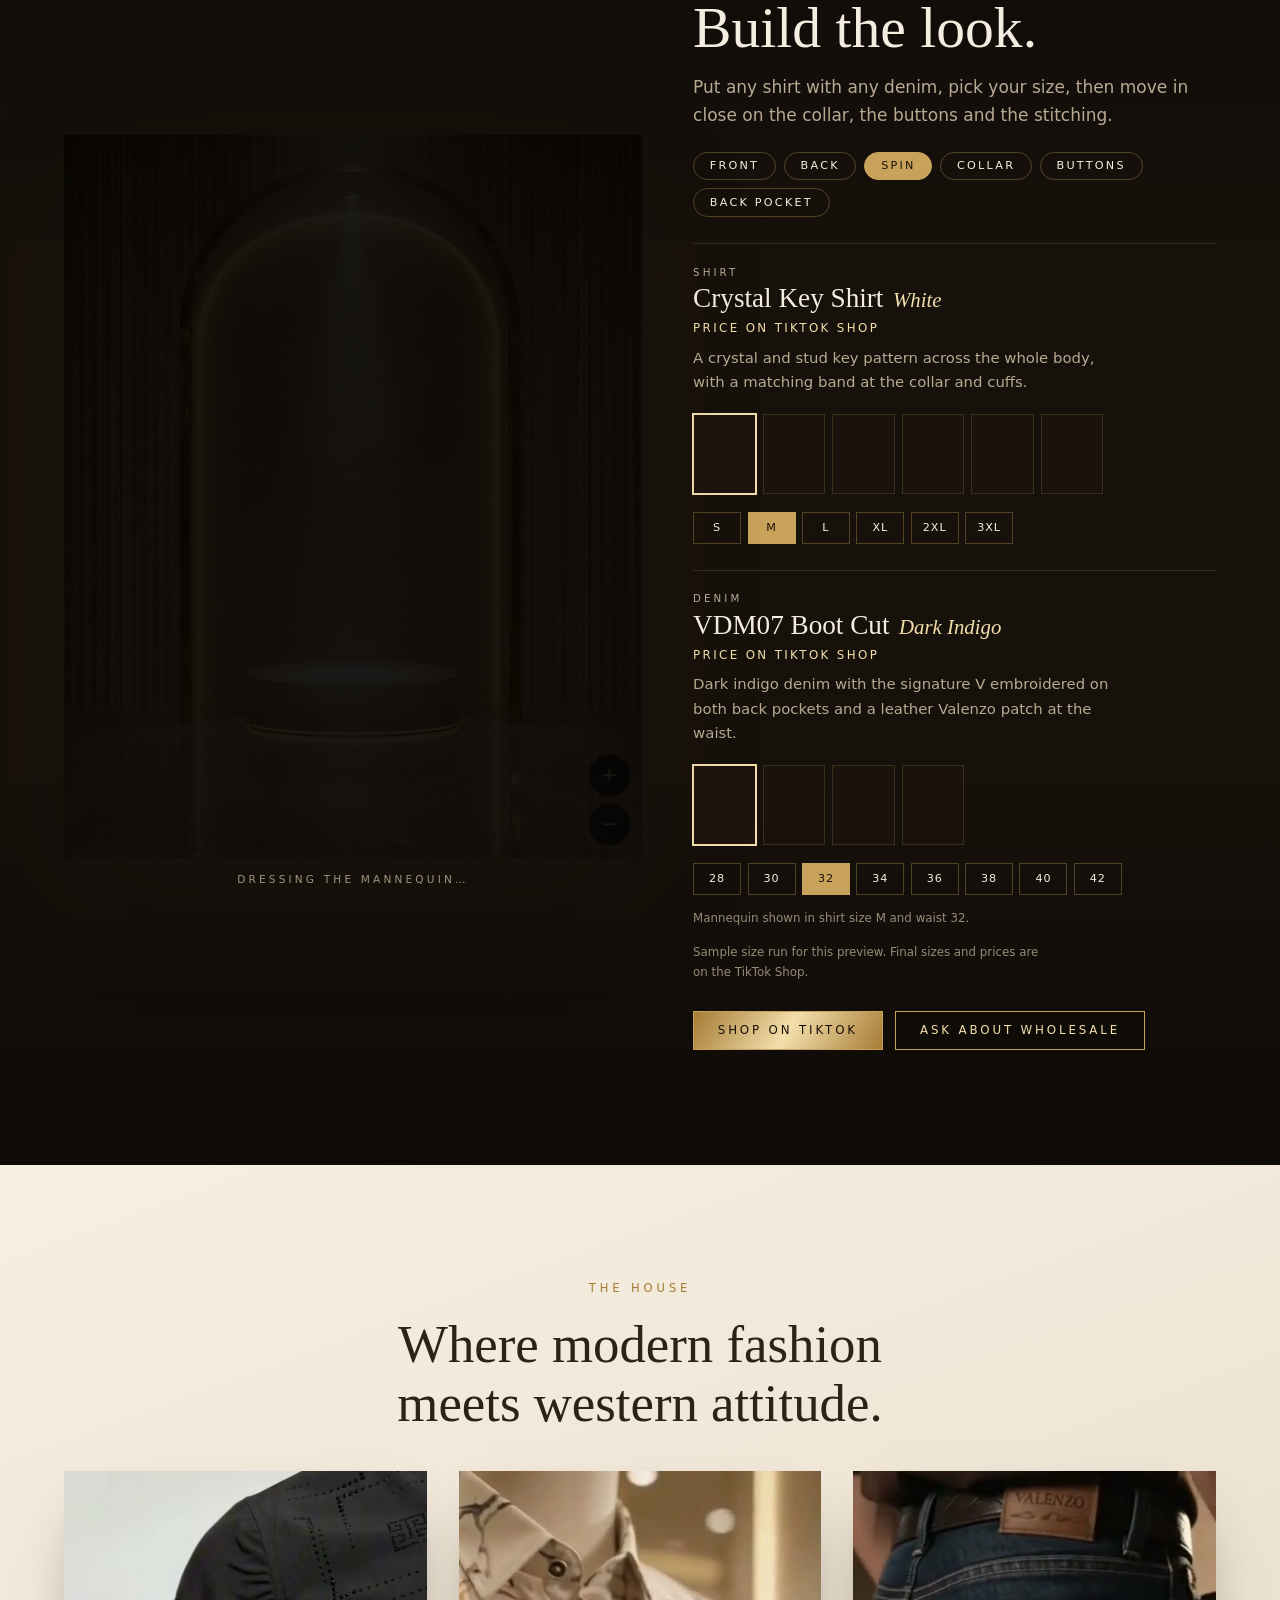
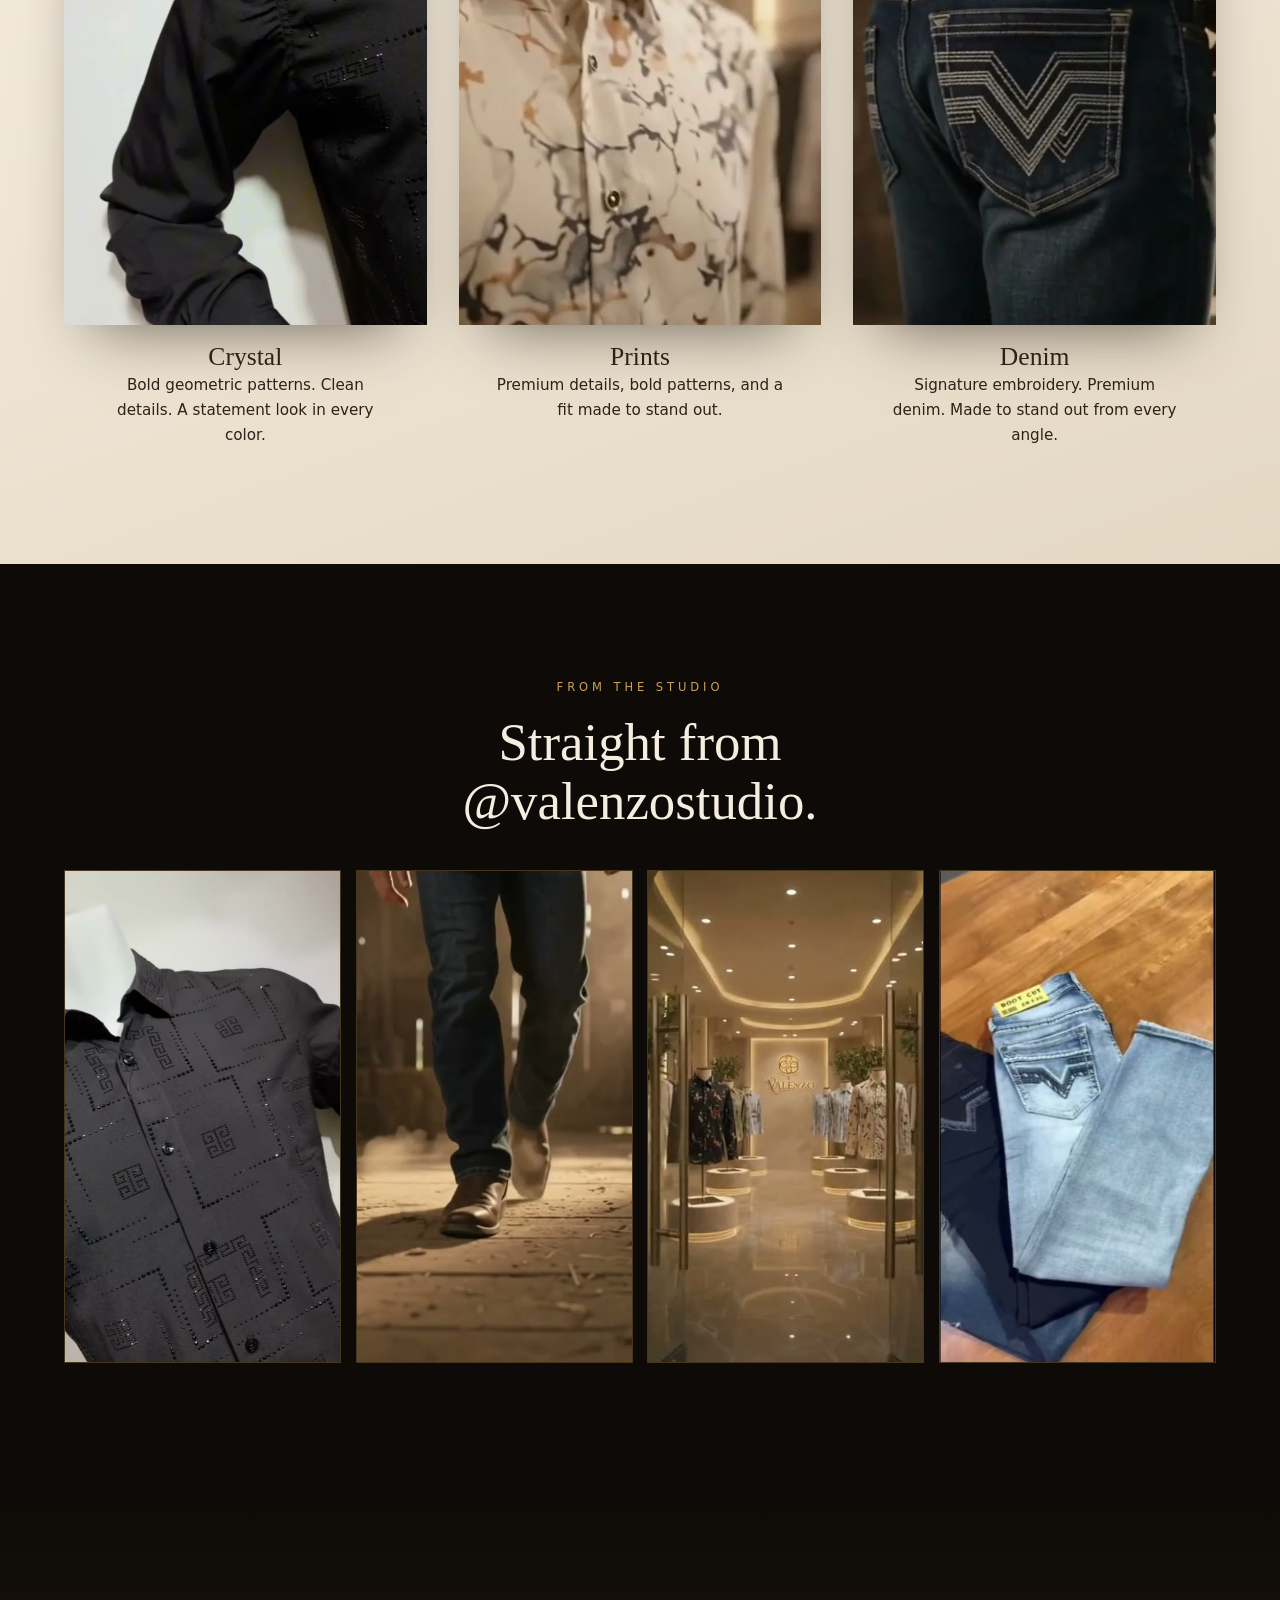
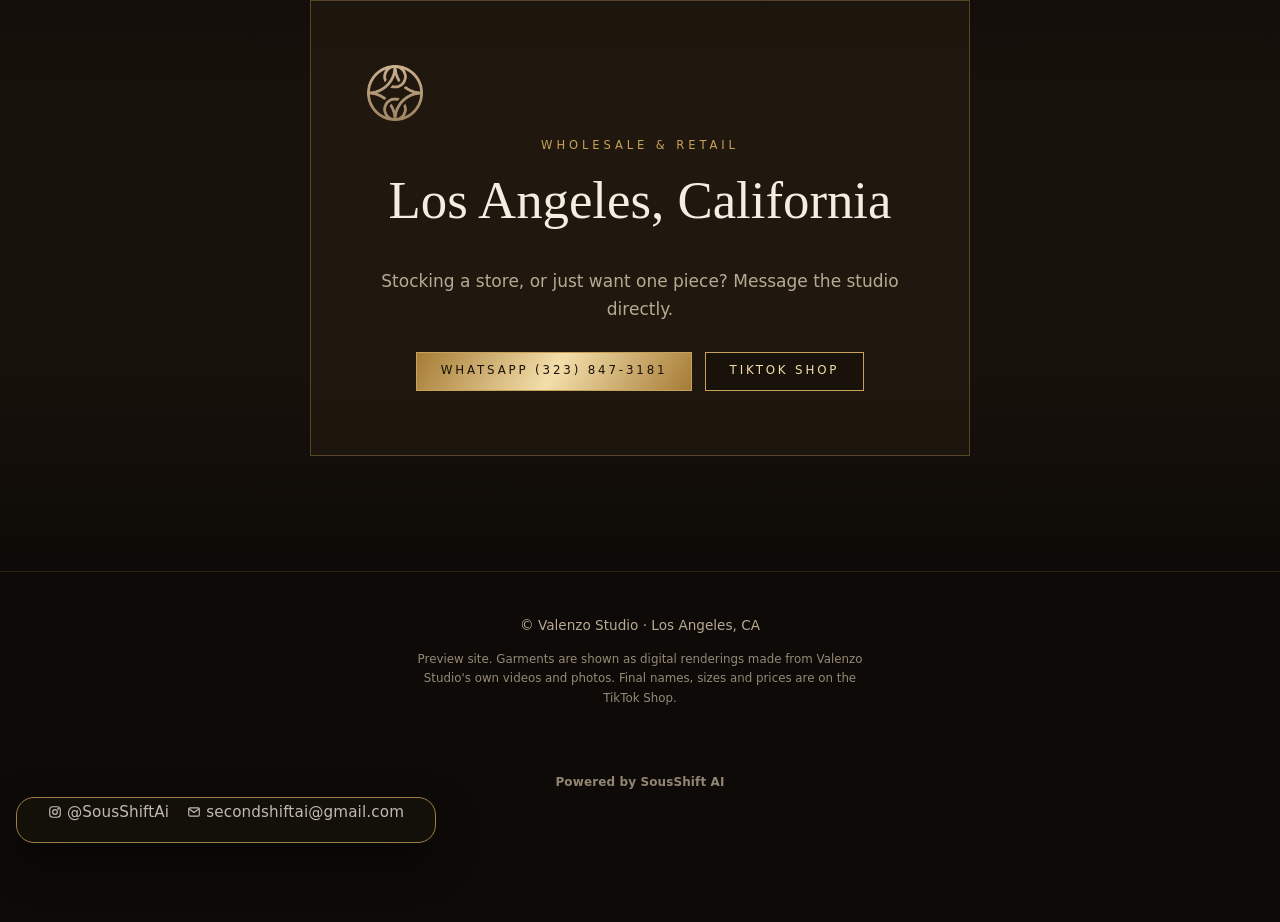
==== commit c7ba041a: "Cart and Shopify checkout cart.js reads the Shopify store's live product list and puts a price, size" ====
--- a/index.html
+++ b/index.html
@@ -2,7 +2,7 @@
 <html lang="en" data-theme="maison">
 <head>
 <meta charset="utf-8">
-<meta http-equiv="Content-Security-Policy" content="default-src 'none'; script-src 'self'; style-src 'self' https://fonts.googleapis.com 'sha256-+RelOPL2W3Mu54WkKnIJjr3fInCKeIuPt8KlL3rKbyI='; font-src https://fonts.gstatic.com; img-src 'self' blob: data:; media-src 'self'; connect-src 'self' blob: data:; base-uri 'none'; form-action 'none'">
+<meta http-equiv="Content-Security-Policy" content="default-src 'none'; script-src 'self'; style-src 'self' https://fonts.googleapis.com 'sha256-+RelOPL2W3Mu54WkKnIJjr3fInCKeIuPt8KlL3rKbyI='; font-src https://fonts.gstatic.com; img-src 'self' blob: data:; media-src 'self'; connect-src 'self' blob: data: https://shop.valenzoclothing.com; base-uri 'none'; form-action 'none'">
 <script src="frame-guard.js"></script>
 <meta name="viewport" content="width=device-width,initial-scale=1,viewport-fit=cover">
 <title>Valenzo Studio · Los Angeles</title>
@@ -14,8 +14,8 @@
 <link rel="preconnect" href="https://fonts.googleapis.com">
 <link rel="preconnect" href="https://fonts.gstatic.com" crossorigin>
 <link rel="stylesheet" href="https://fonts.googleapis.com/css2?family=Cormorant+Garamond:wght@400;500;600&family=Jost:wght@300;400;500&display=swap">
-<link rel="stylesheet" href="valenzo.css?v=7">
-<script src="lang.js?v=1"></script>
+<link rel="stylesheet" href="valenzo.css?v=8">
+<script src="lang.js?v=2"></script>
 <script src="valenzo.js?v=7"></script>
 </head>
 <body>
@@ -143,6 +143,7 @@
   <p>&copy; Valenzo Studio &middot; Los Angeles, CA</p>
   <p class="fine">Preview site. Garments are shown as digital renderings made from Valenzo Studio's own videos and photos. Final names, sizes and prices are on the TikTok Shop.</p>
 </footer>
+<script src="cart.js?v=1" defer></script>
 <script src="faqbot.js?v=1" defer></script>
 <script src="poweredby.js?v=20261013a" defer></script>
 </body>
--- a/valenzo.css
+++ b/valenzo.css
@@ -223,6 +223,24 @@
 .fq-in input { flex: 1; min-width: 0; padding: .65rem .75rem; background: rgba(0, 0, 0, .3); color: var(--ivory); border: 1px solid var(--line); border-radius: 12px; font: 400 16px var(--sans); }   /* 16px: an iPhone zooms the page on anything smaller */
 .fq-in button { padding: 0 1rem; background: var(--gold); color: #1a1208; border: 0; border-radius: 12px; font: 500 .85rem var(--sans); cursor: pointer; }
 
+/* ---- cart (cart.js): only there while the Shopify store has the piece for sale ---- */
+button.btn { cursor: pointer; }
+.buy { display: flex; flex-wrap: wrap; align-items: center; justify-content: center; gap: .5rem; margin-top: -.9rem; padding: 0 .3rem 1.4rem; }
+.buy .price { flex-basis: 100%; margin: 0; }
+.buy .btn, .buy select { min-height: 44px; }
+.buy select { padding: 0 .6em; background: var(--ink-2); color: var(--ivory); border: 1px solid var(--line); border-radius: 0; font: 400 16px var(--sans); }   /* 16px: an iPhone zooms the page on anything smaller */
+.ct { width: min(420px, calc(100vw - 1.2rem)); max-height: min(86vh, 700px); padding: 0 0 1rem; background: var(--ink-2); color: var(--ivory); border: 1px solid var(--gold); border-radius: 18px; font: 400 .95rem/1.45 var(--sans); text-align: center; box-shadow: 0 18px 50px rgba(0, 0, 0, .65); }
+.ct::backdrop { background: rgba(0, 0, 0, .6); }
+.ct .fq-hd { text-align: left; }
+.ct ul { margin: 0; padding: 0 .9rem; list-style: none; text-align: left; }
+.ct li { display: flex; align-items: center; gap: .6rem; padding: .7rem 0; border-bottom: 1px solid var(--line); }
+.ct li span { flex: 1; }
+.ct li small { display: block; color: var(--muted); }
+.ct li button { flex: none; width: 2.75rem; height: 2.75rem; background: none; color: var(--ivory); border: 1px solid var(--line); border-radius: 50%; font-size: 1.2rem; cursor: pointer; }
+.ct .total { margin: 1rem 0 .4rem; }
+.ct .btn { margin-top: .9rem; }
+.ct .btn[hidden] { display: none; }
+
 @media (prefers-reduced-motion: reduce) {
   html { scroll-behavior: auto; }
   *, *::before, *::after { animation: none !important; transition: none !important; }
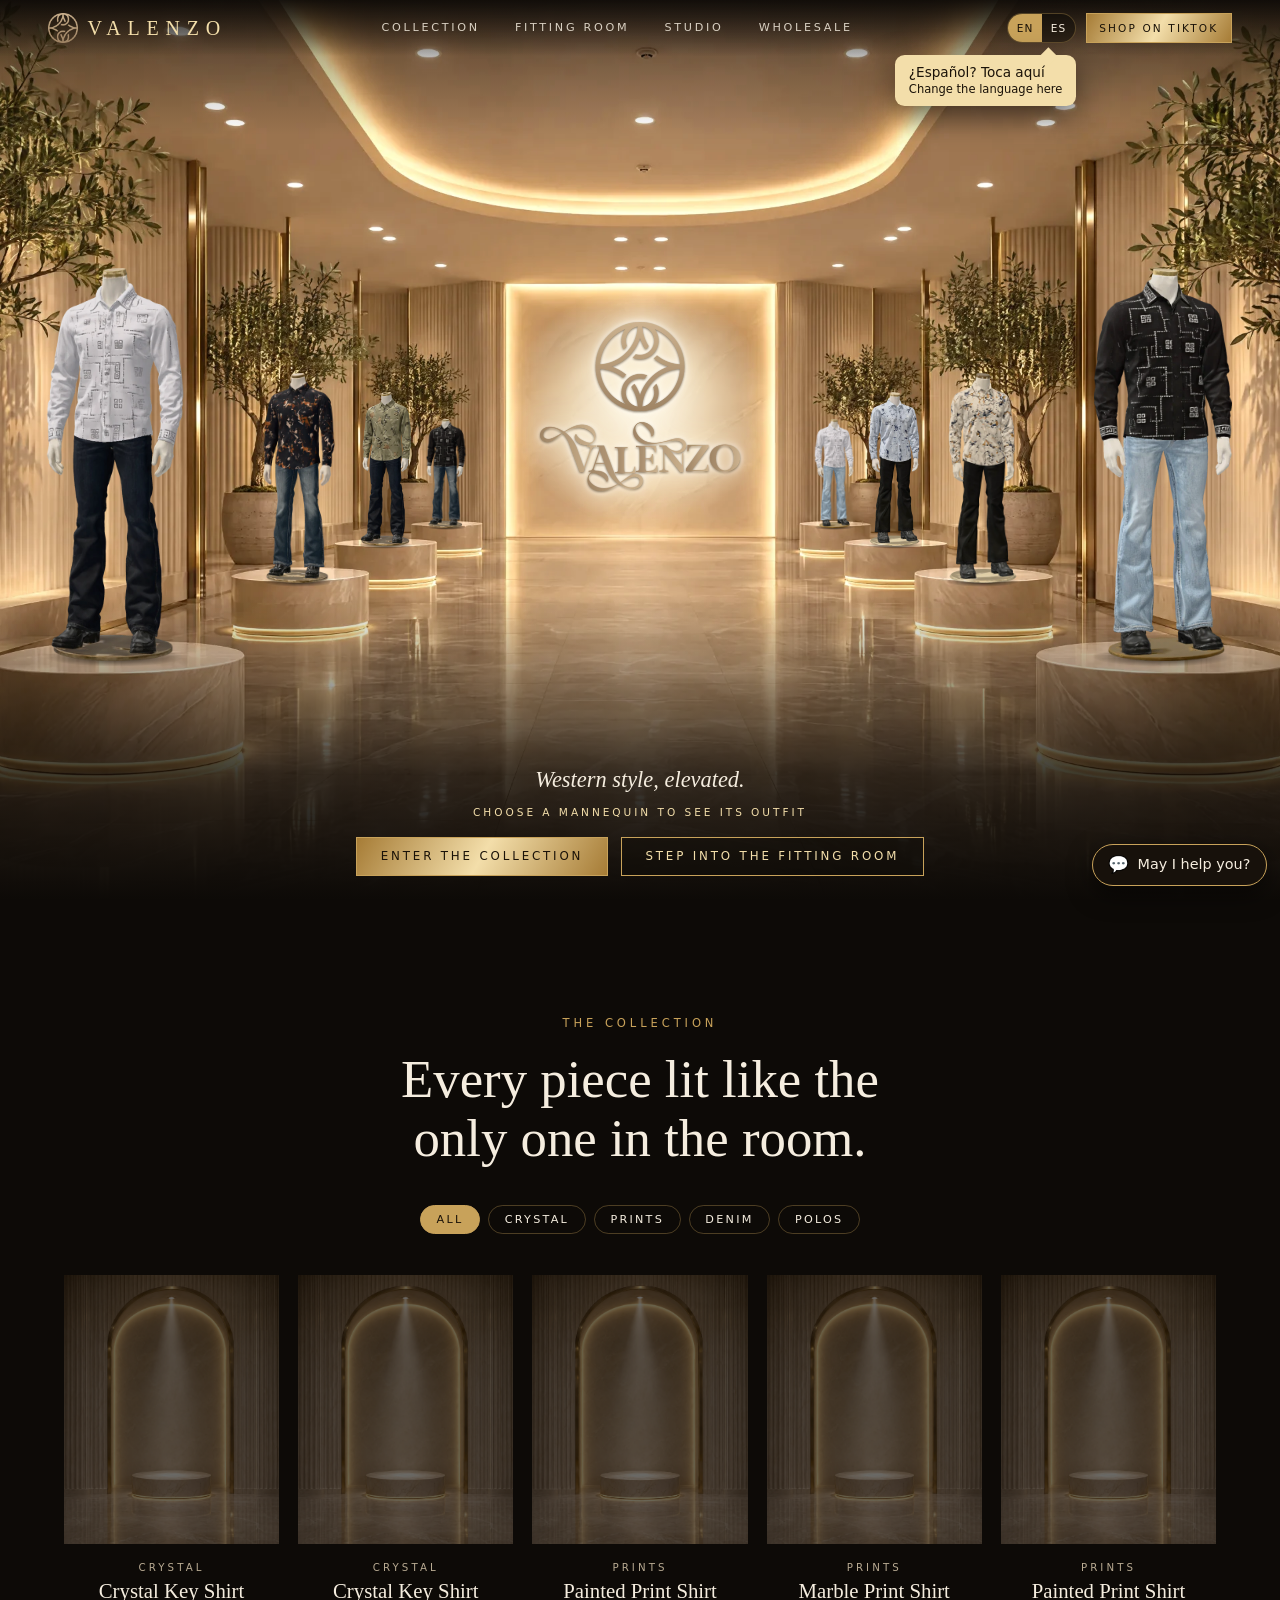
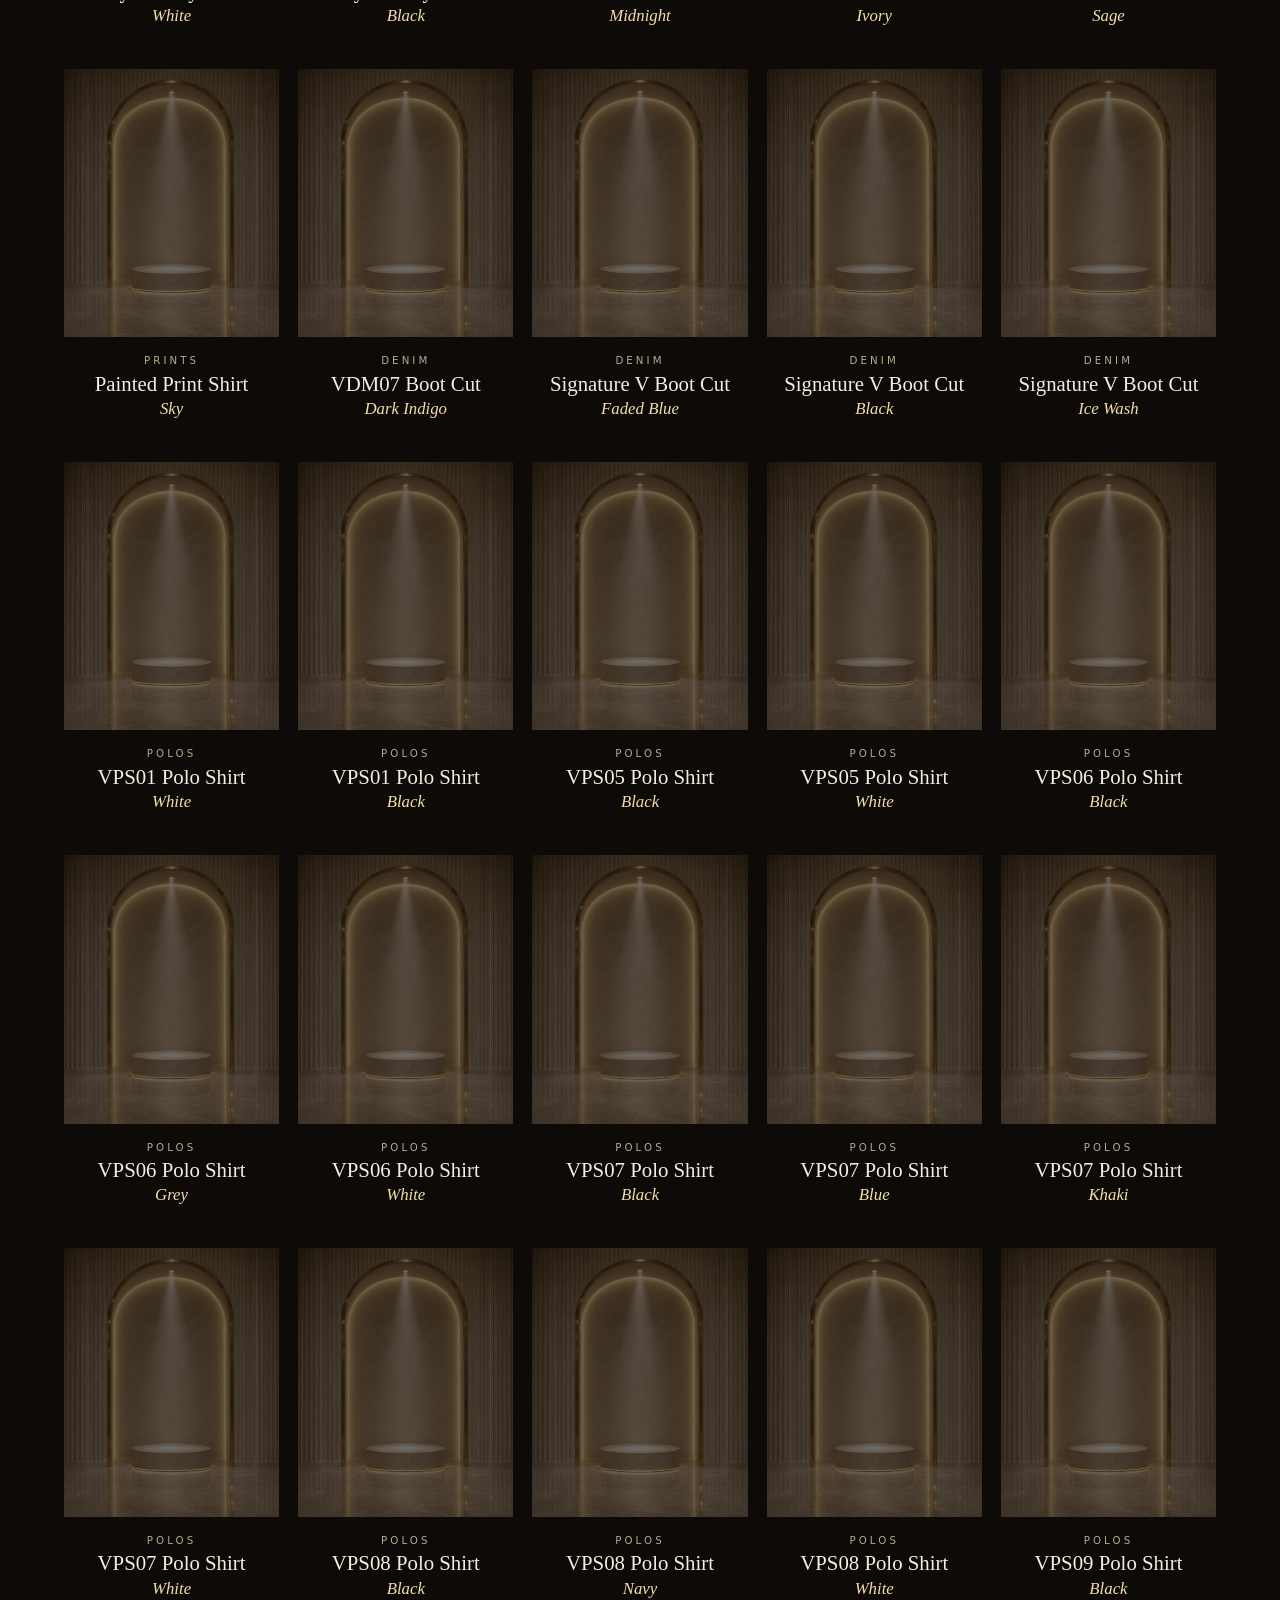
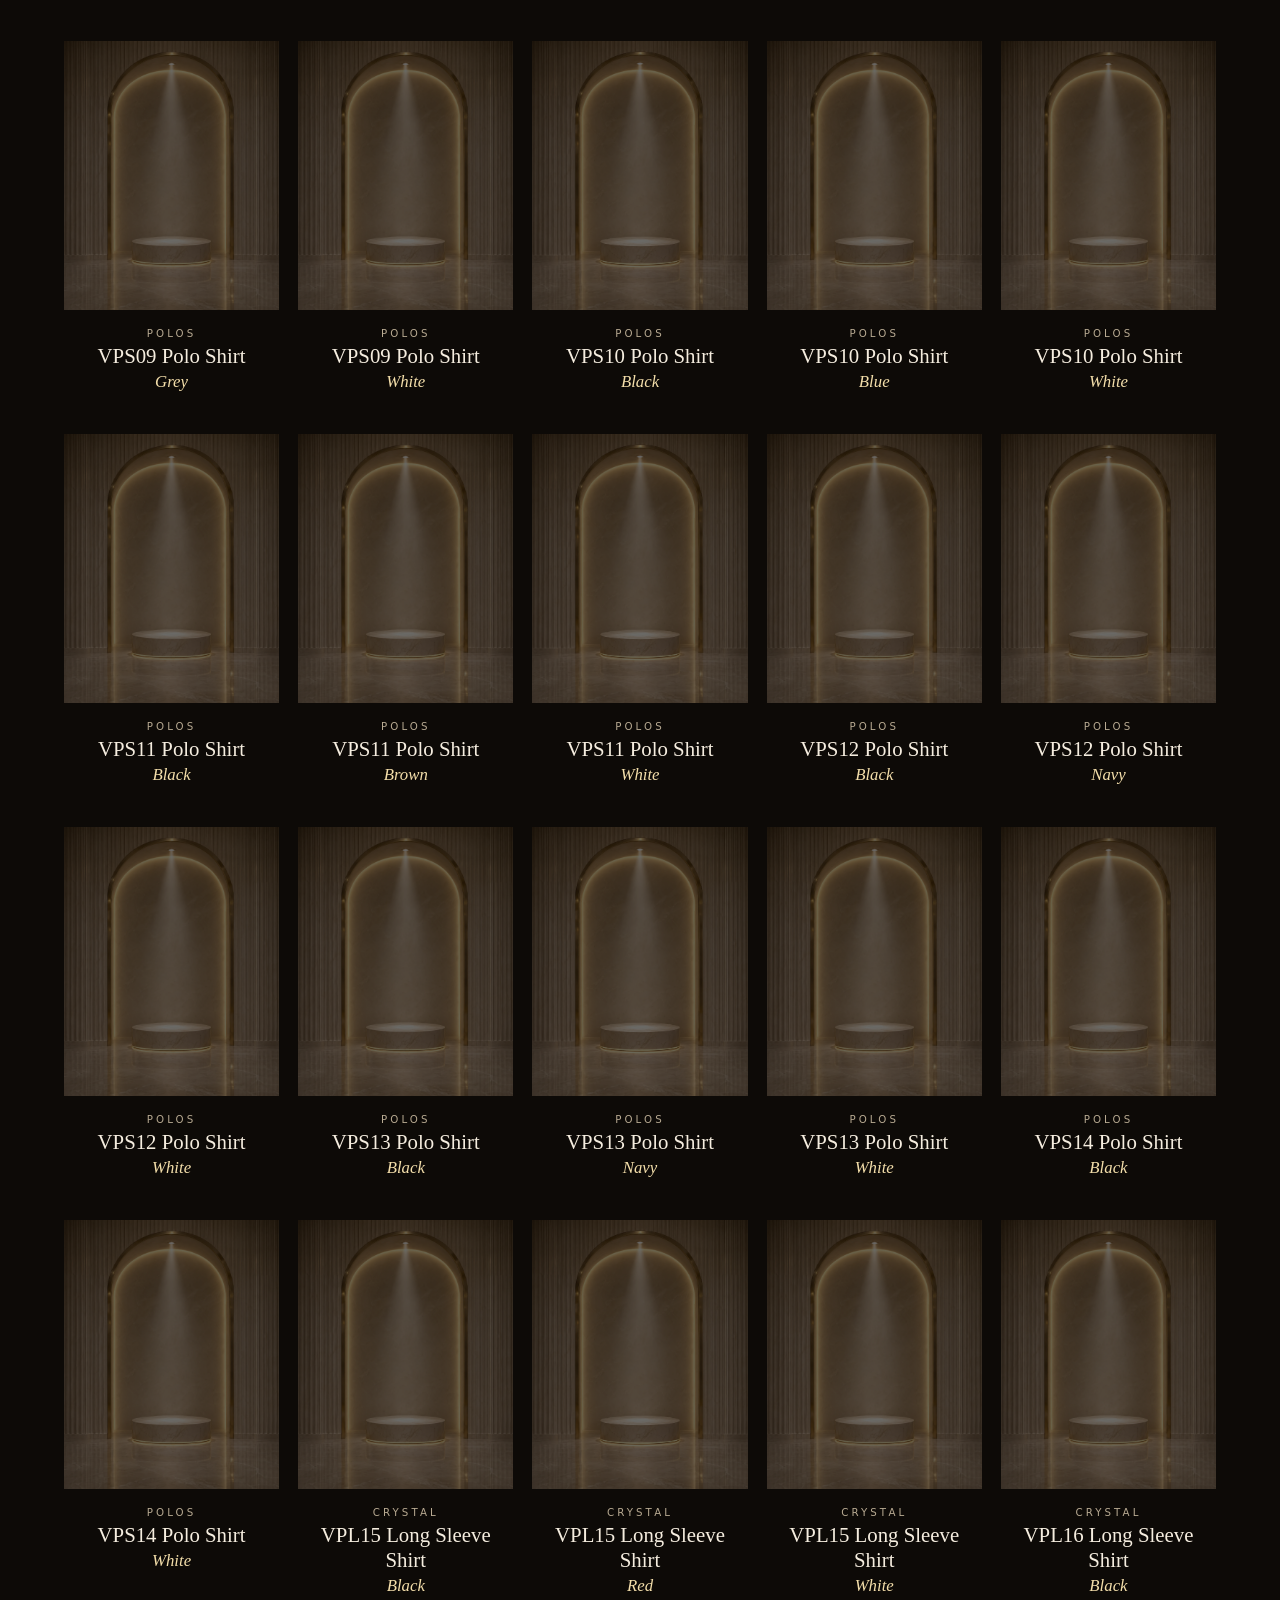
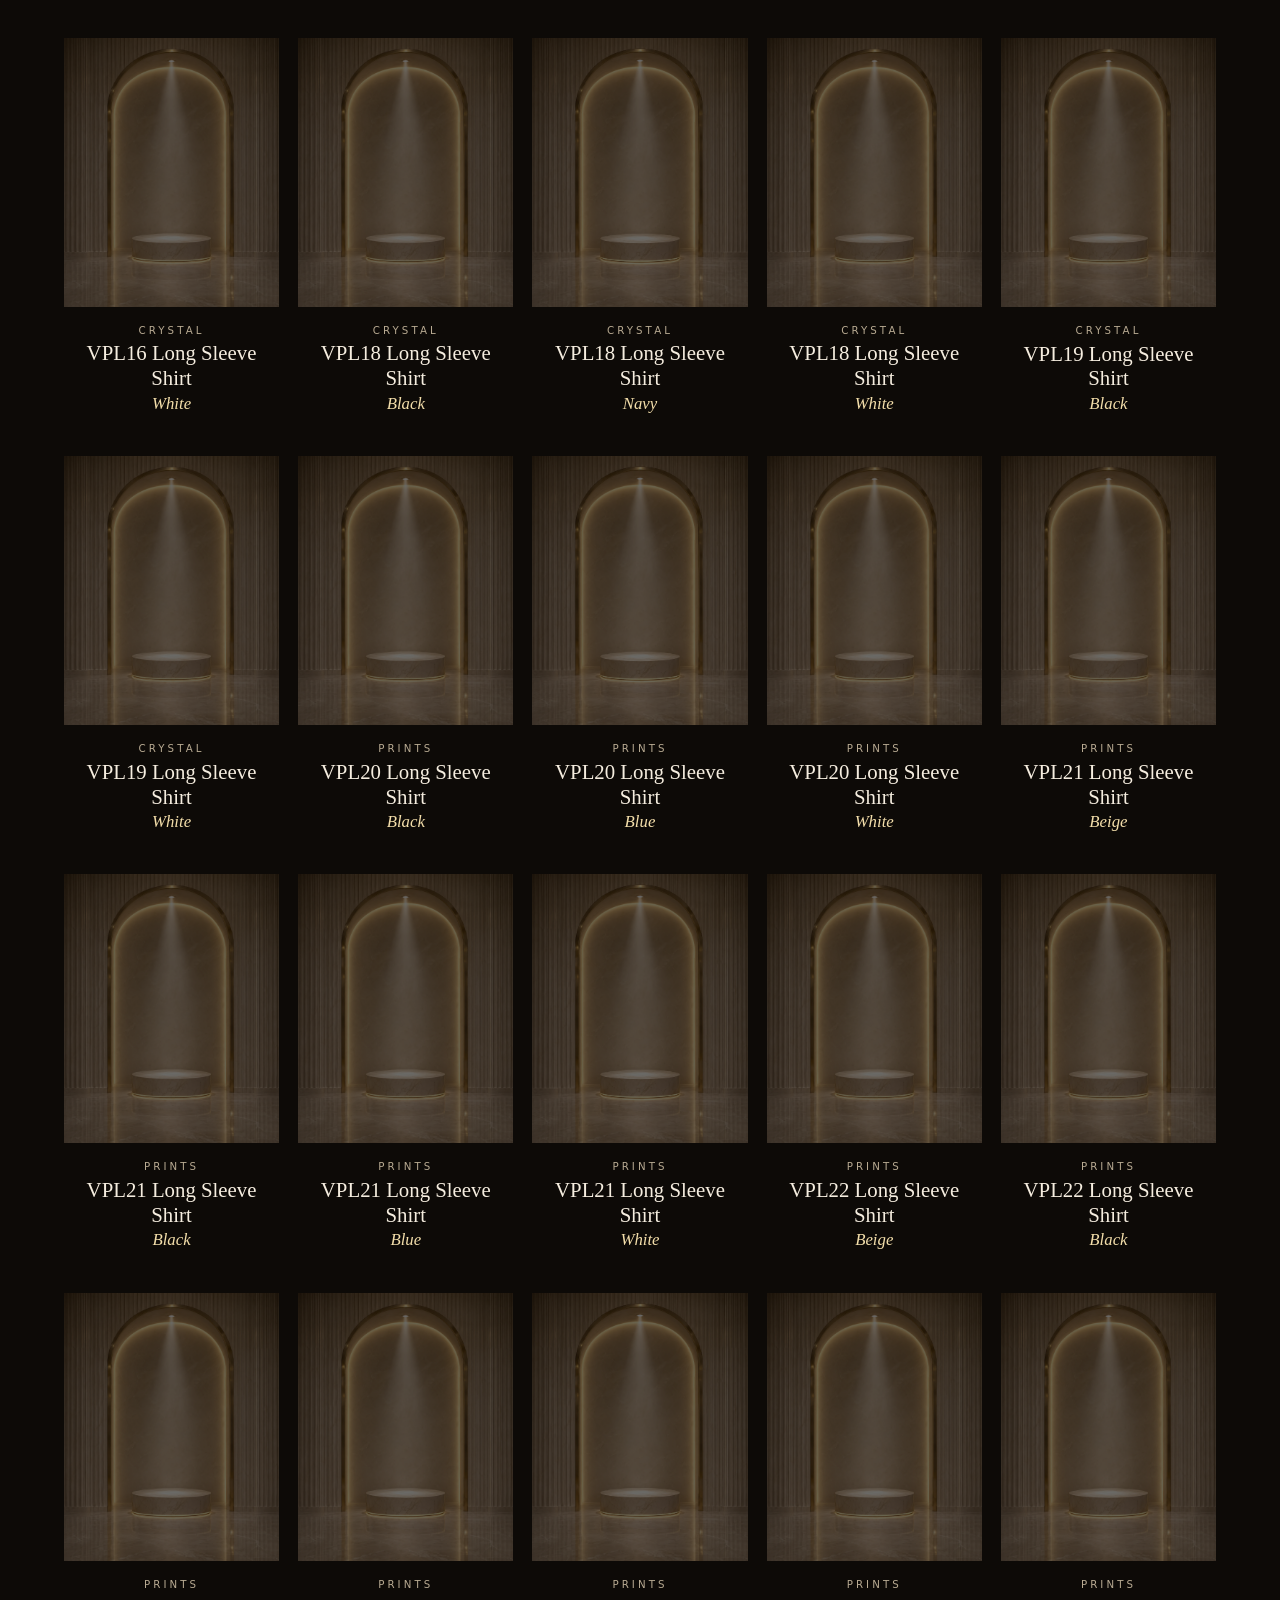
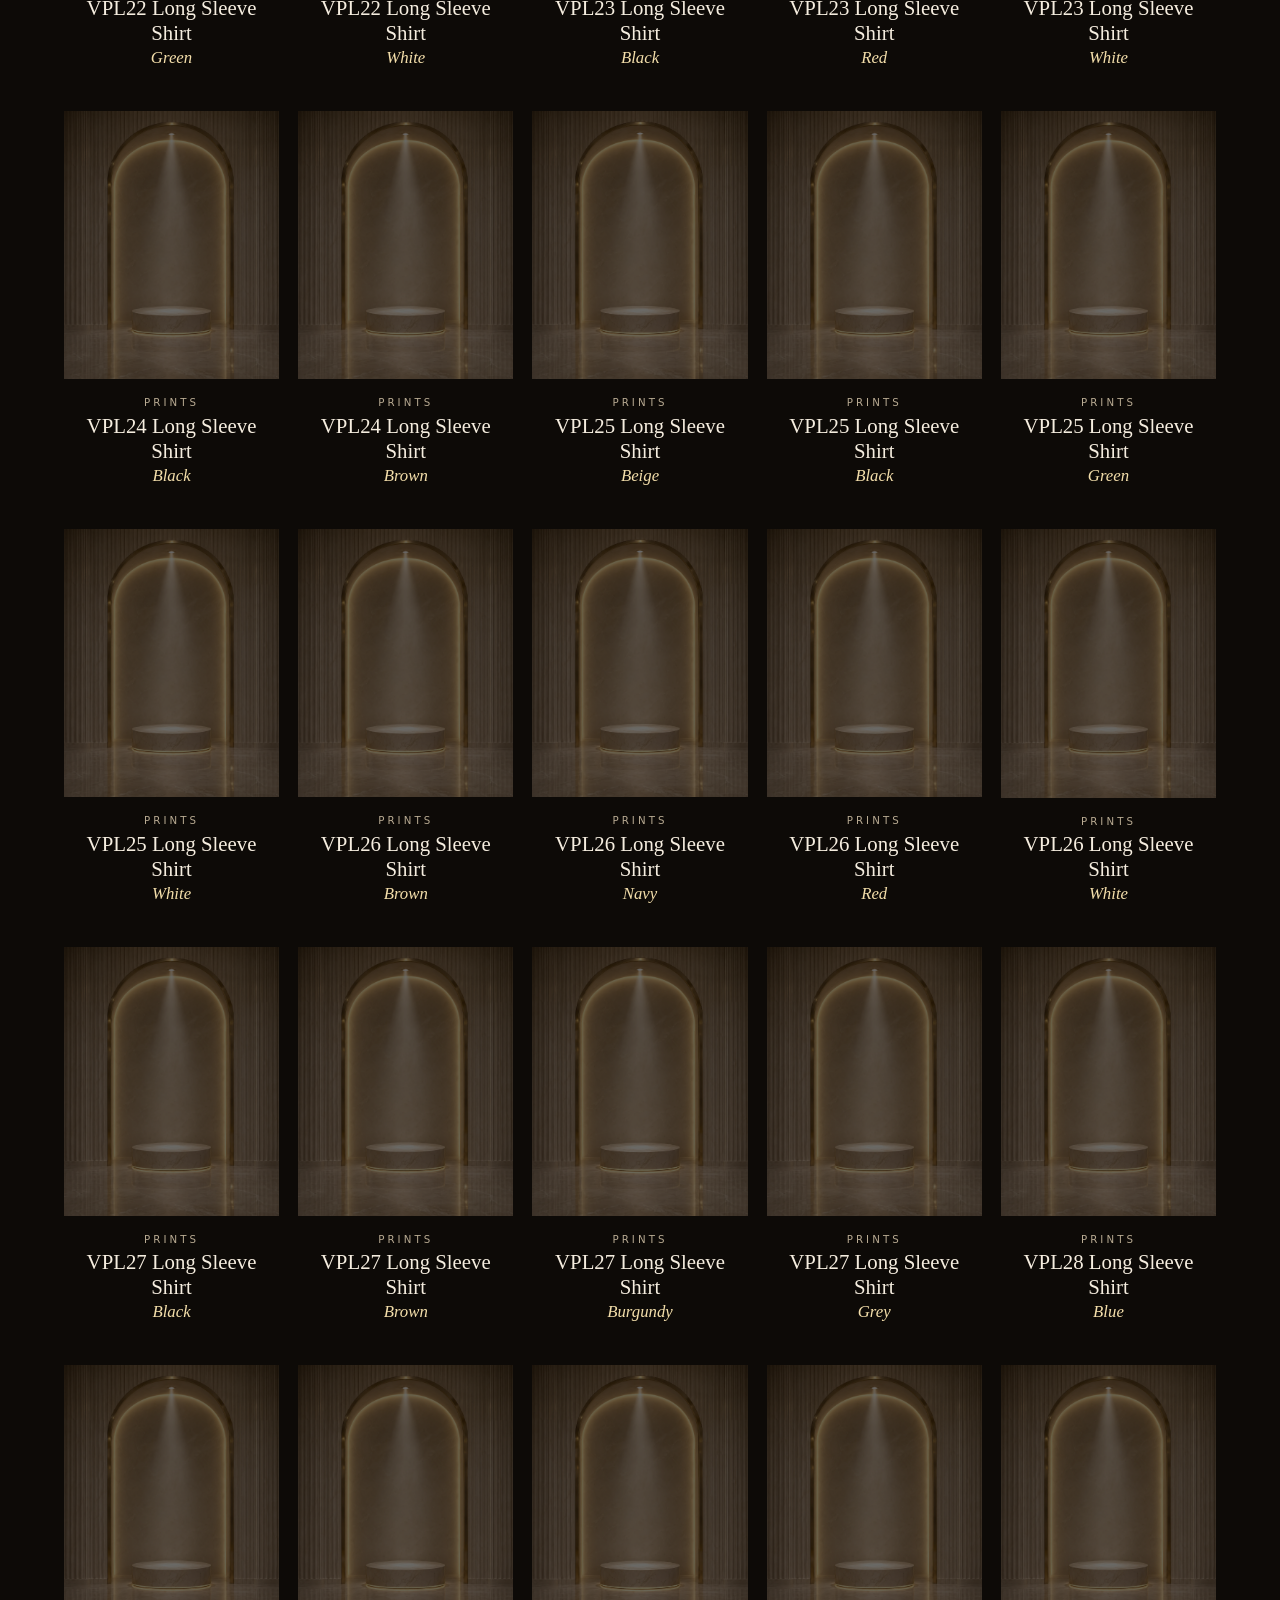
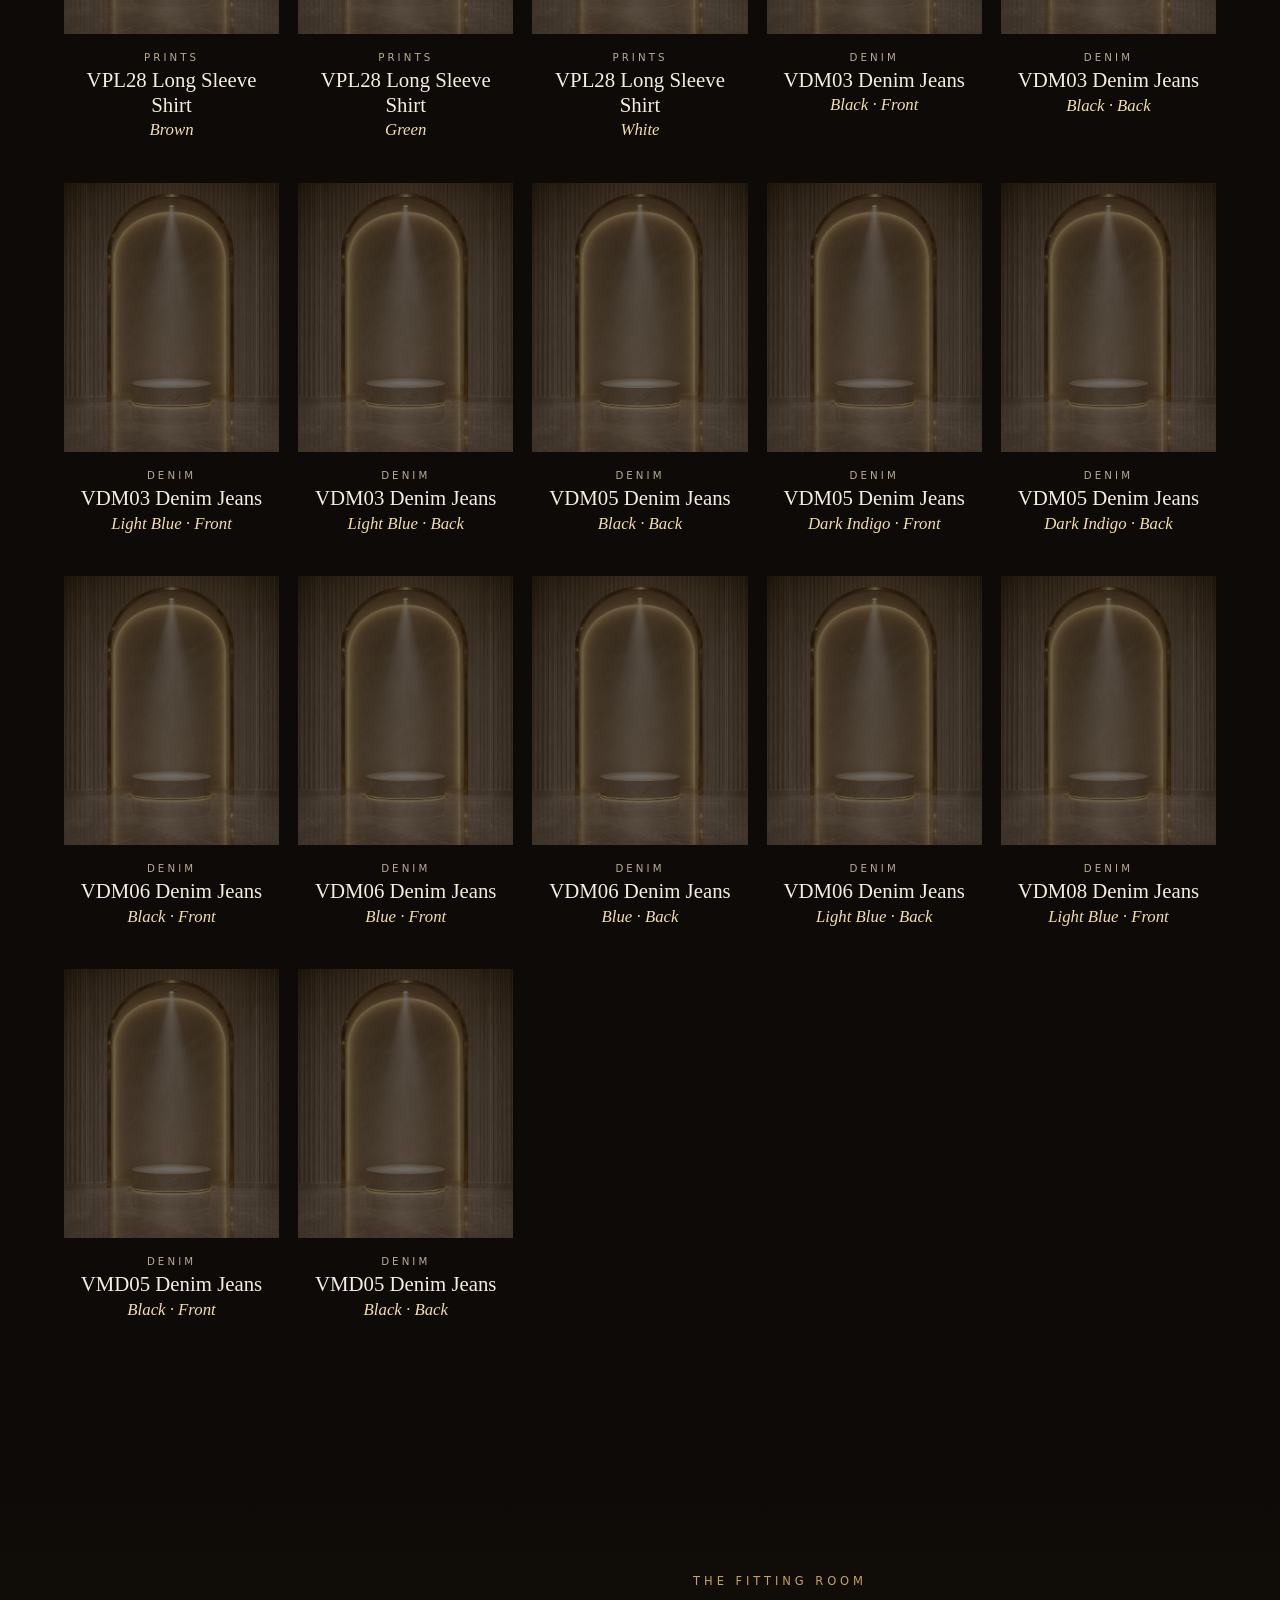
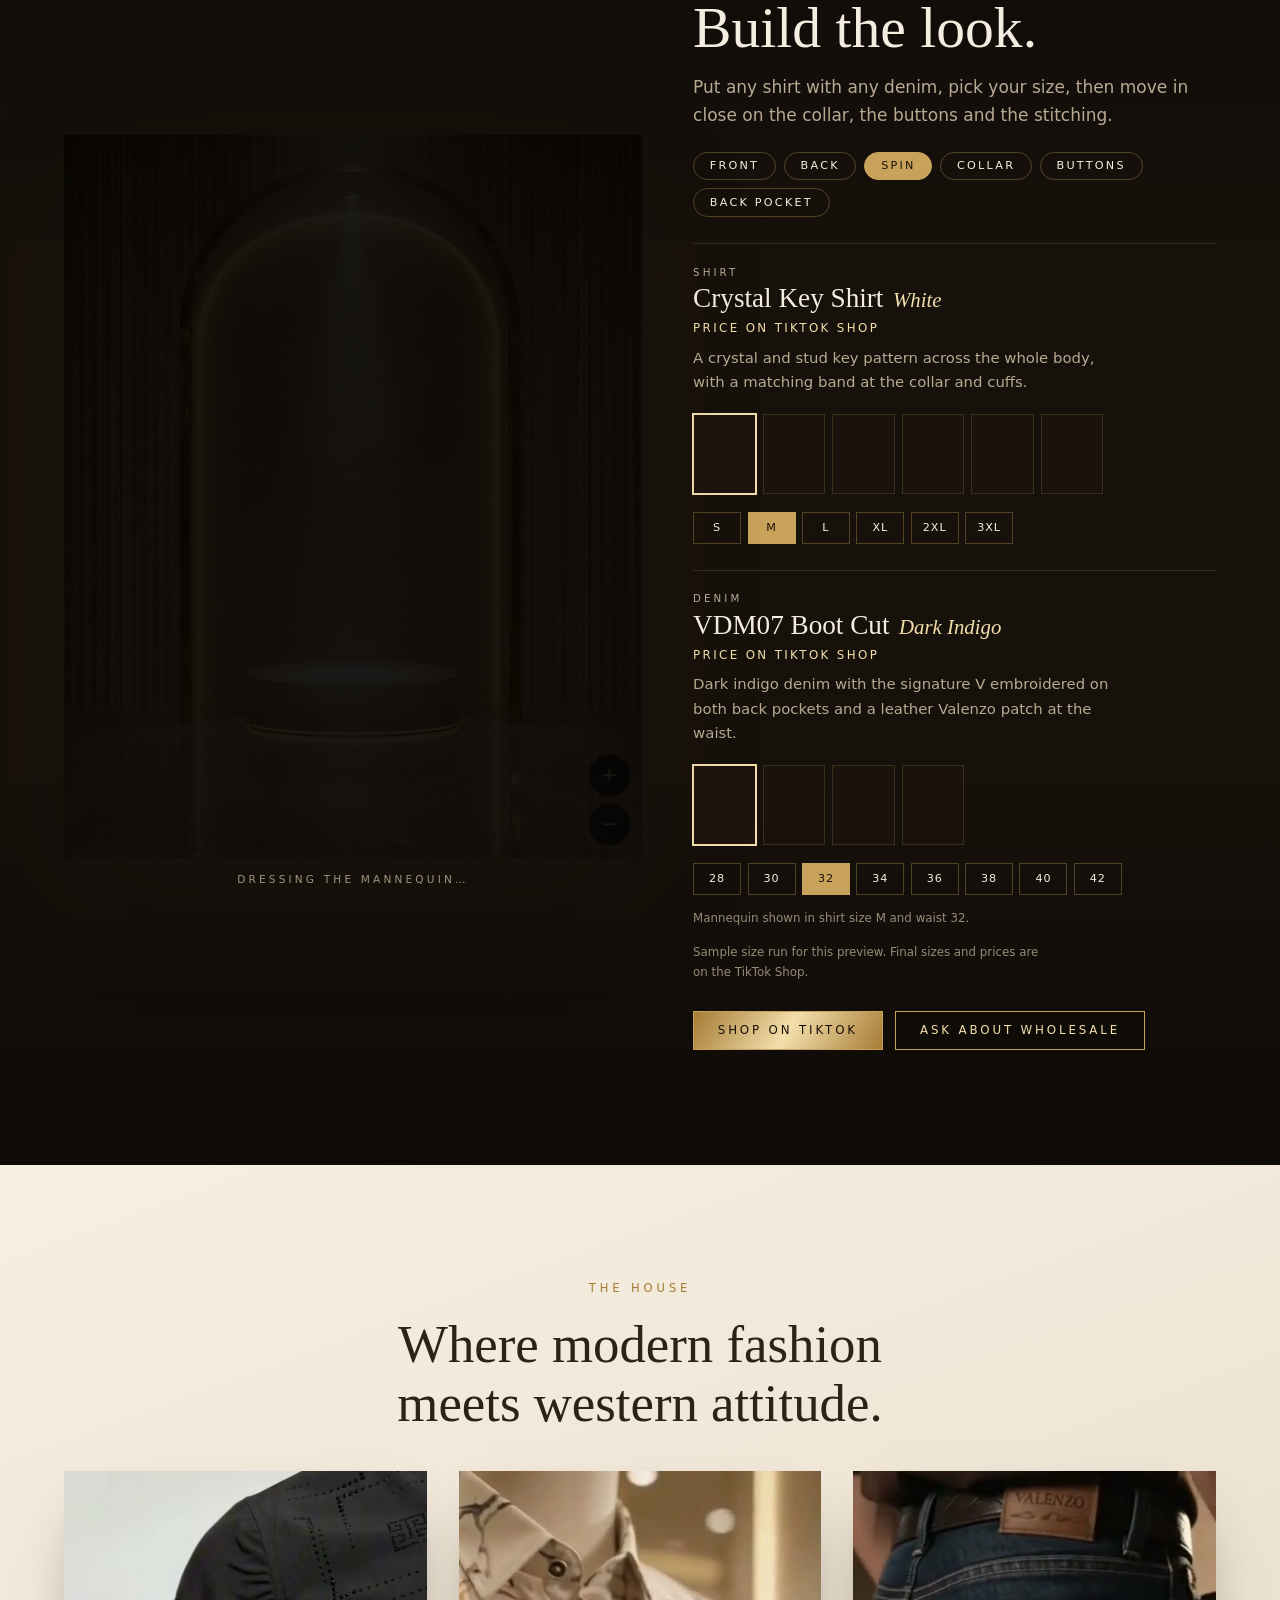
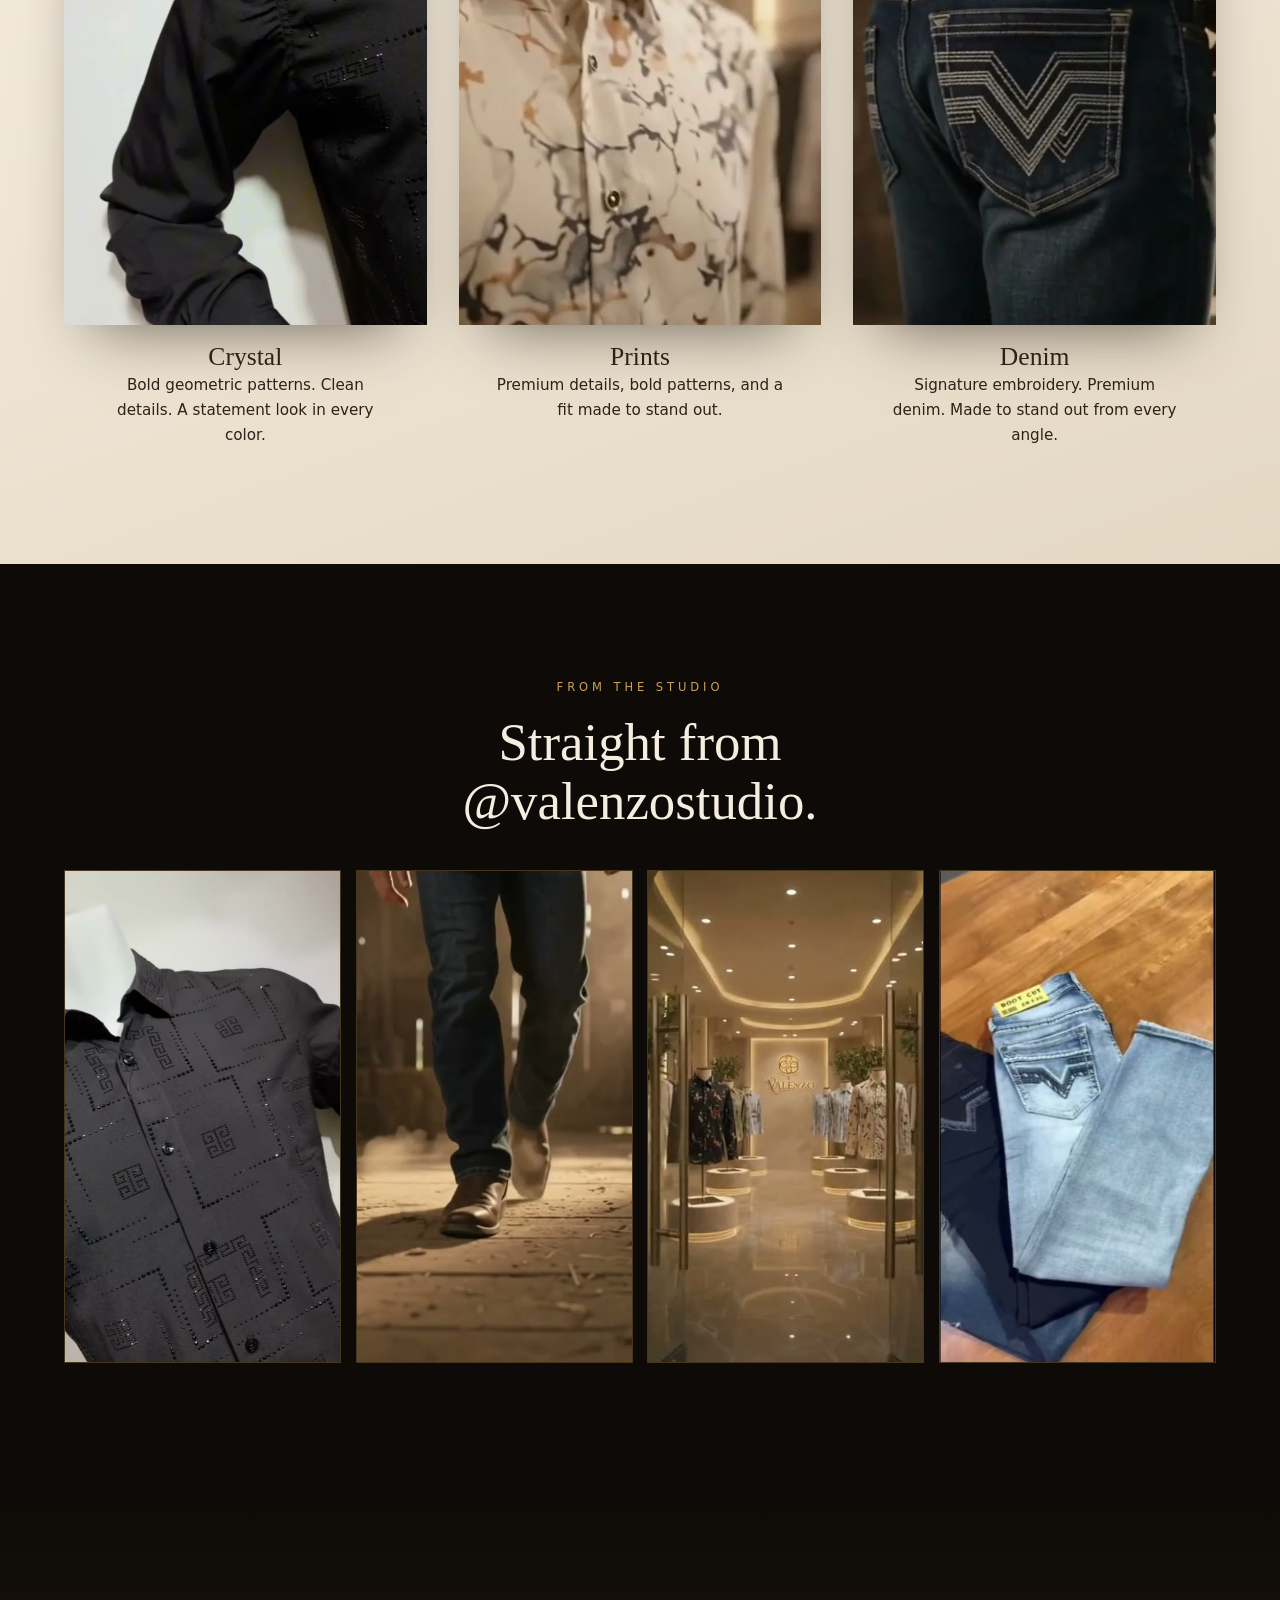
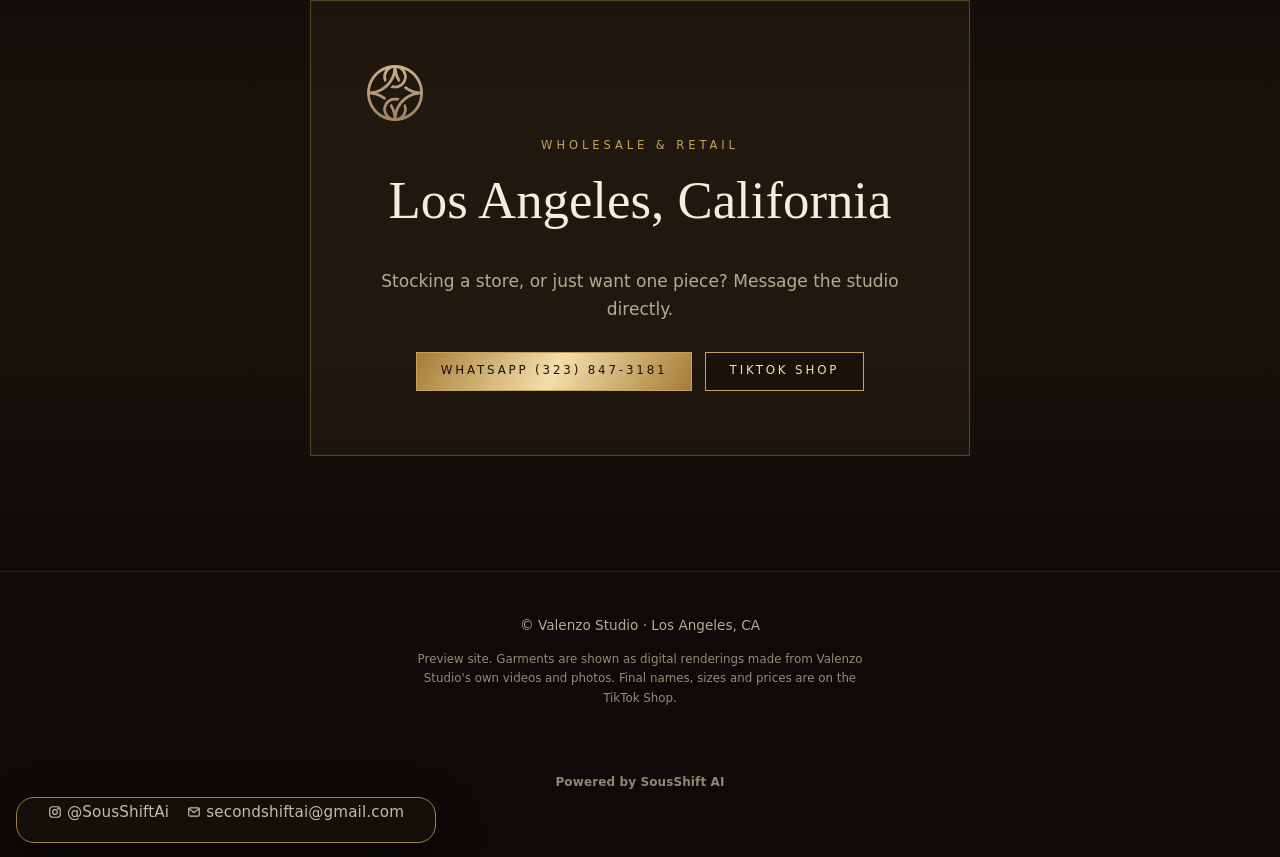
==== commit 120a6c31: "Collection: every photo-set piece on a mannequin in the alcove, no white cards The 87 cards that sho" ====
--- a/index.html
+++ b/index.html
@@ -14,9 +14,9 @@
 <link rel="preconnect" href="https://fonts.googleapis.com">
 <link rel="preconnect" href="https://fonts.gstatic.com" crossorigin>
 <link rel="stylesheet" href="https://fonts.googleapis.com/css2?family=Cormorant+Garamond:wght@400;500;600&family=Jost:wght@300;400;500&display=swap">
-<link rel="stylesheet" href="valenzo.css?v=8">
+<link rel="stylesheet" href="valenzo.css?v=9">
 <script src="lang.js?v=2"></script>
-<script src="valenzo.js?v=7"></script>
+<script src="valenzo.js?v=8"></script>
 </head>
 <body>
 
--- a/valenzo.css
+++ b/valenzo.css
@@ -96,8 +96,7 @@
 .card:hover .beam, .card:focus-visible .beam, .card.lit .beam { opacity: 1; }
 .card:hover .fig, .card:focus-visible .fig, .card.lit .fig { transform: scale(1.035); }
 .card.flat { cursor: default; }
-.card.flat:hover .niche, .card.flat.lit .niche { filter: none; }   /* extra brightness washes out a white shirt on white */
-.flat .fig { object-fit: contain; background: #fefefe; }   /* studio photos on white, shown whole */
+.flat .fig { top: 10%; height: 70%; object-fit: contain; object-position: 50% 100%; transform-origin: 50% 100%; }   /* img/on-*.webp are cropped to the figure: stand its base plate on the plinth, at the size of the other mannequins */
 .meta { display: block; padding: 1rem .3rem 1.4rem; }
 .cat { display: block; margin: 0; font: 400 .64rem/1.4 var(--sans); letter-spacing: .3em; text-transform: uppercase; color: var(--muted); }
 .name { display: block; margin-top: .25rem; font: 500 1.3rem/1.2 var(--serif); }
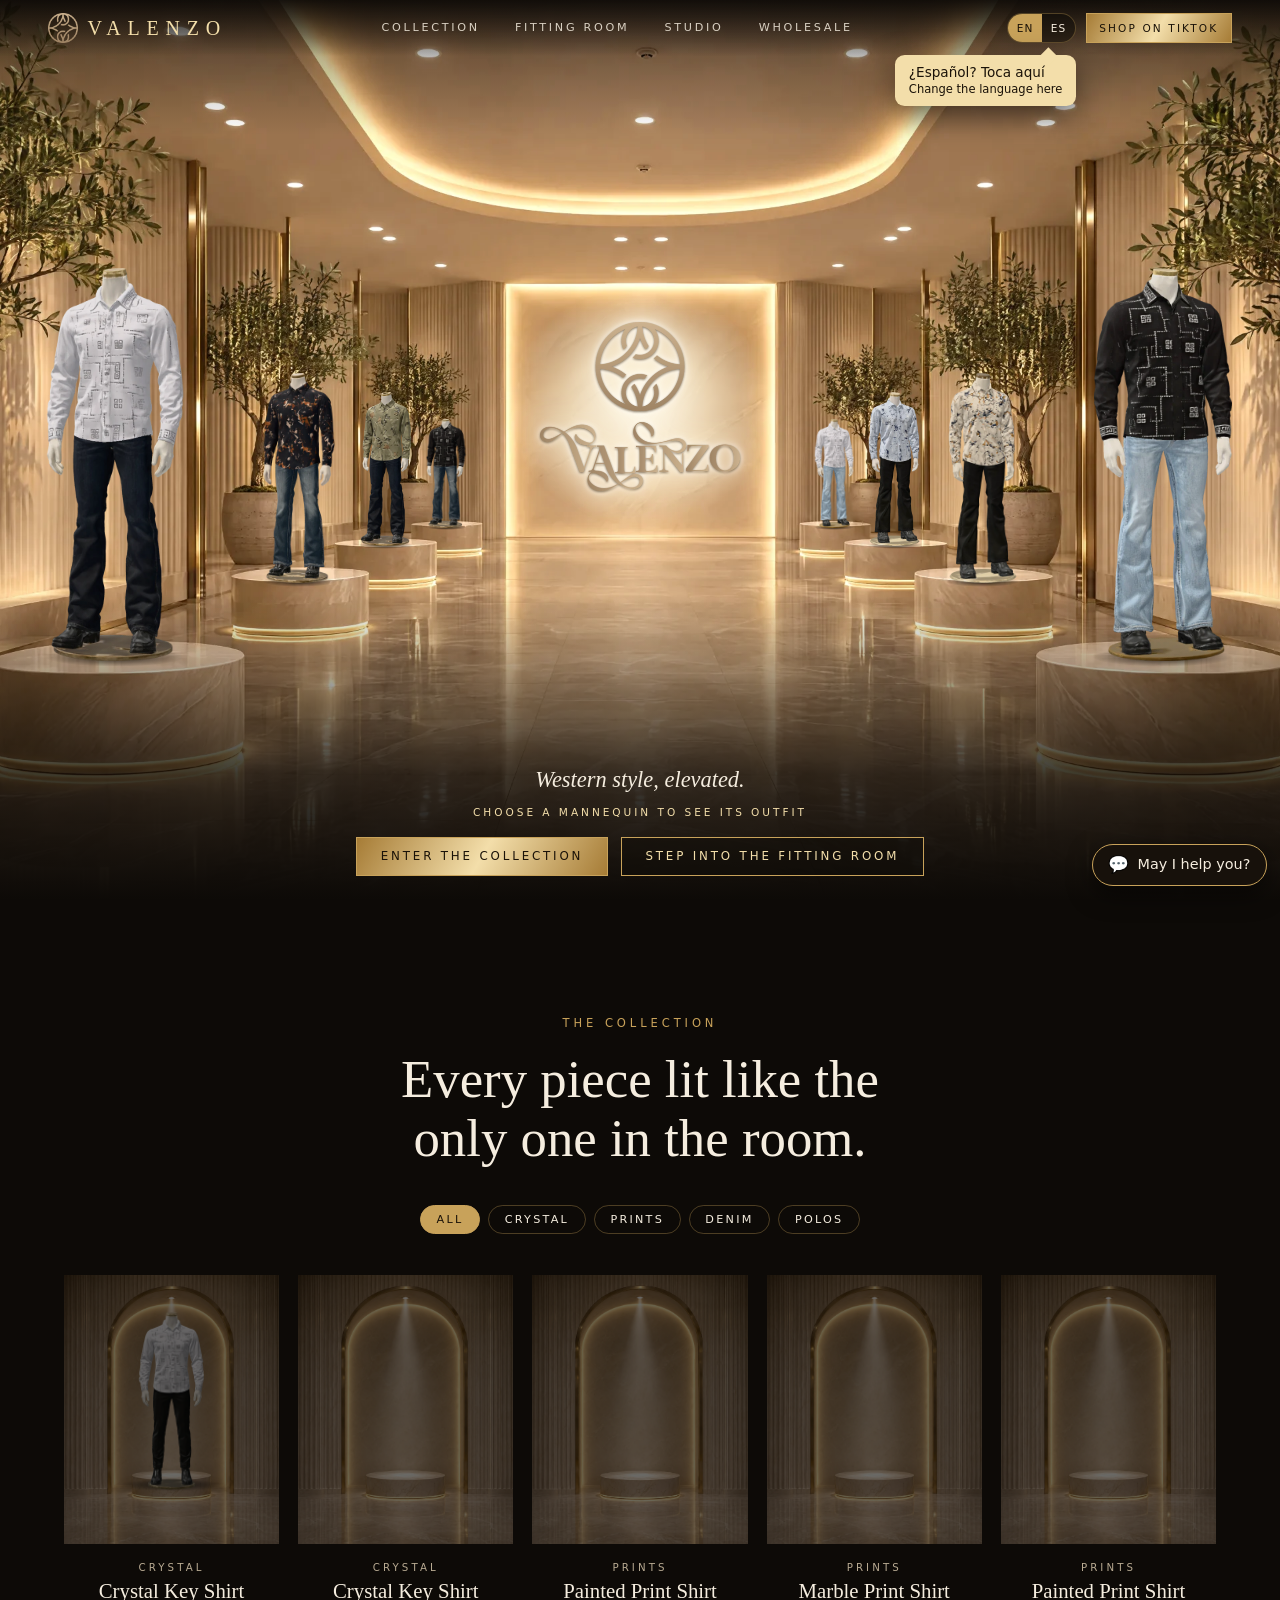
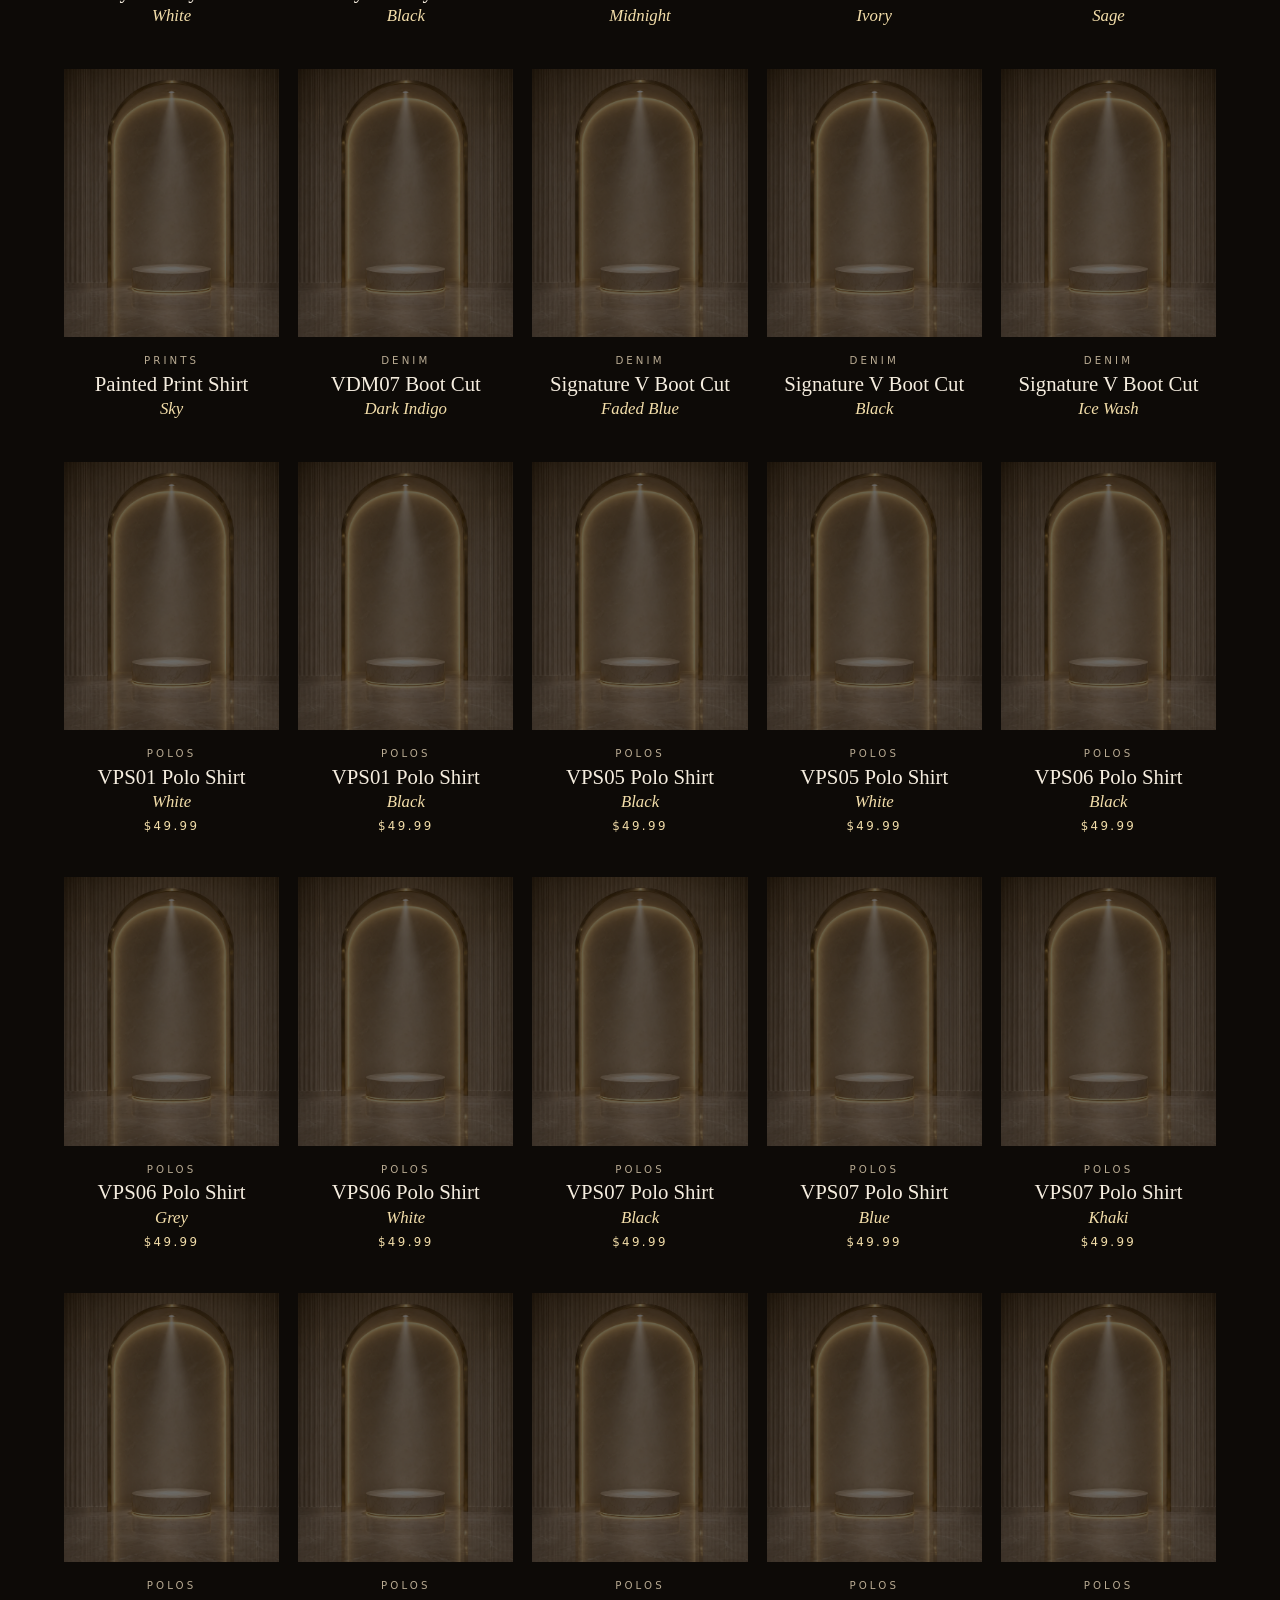
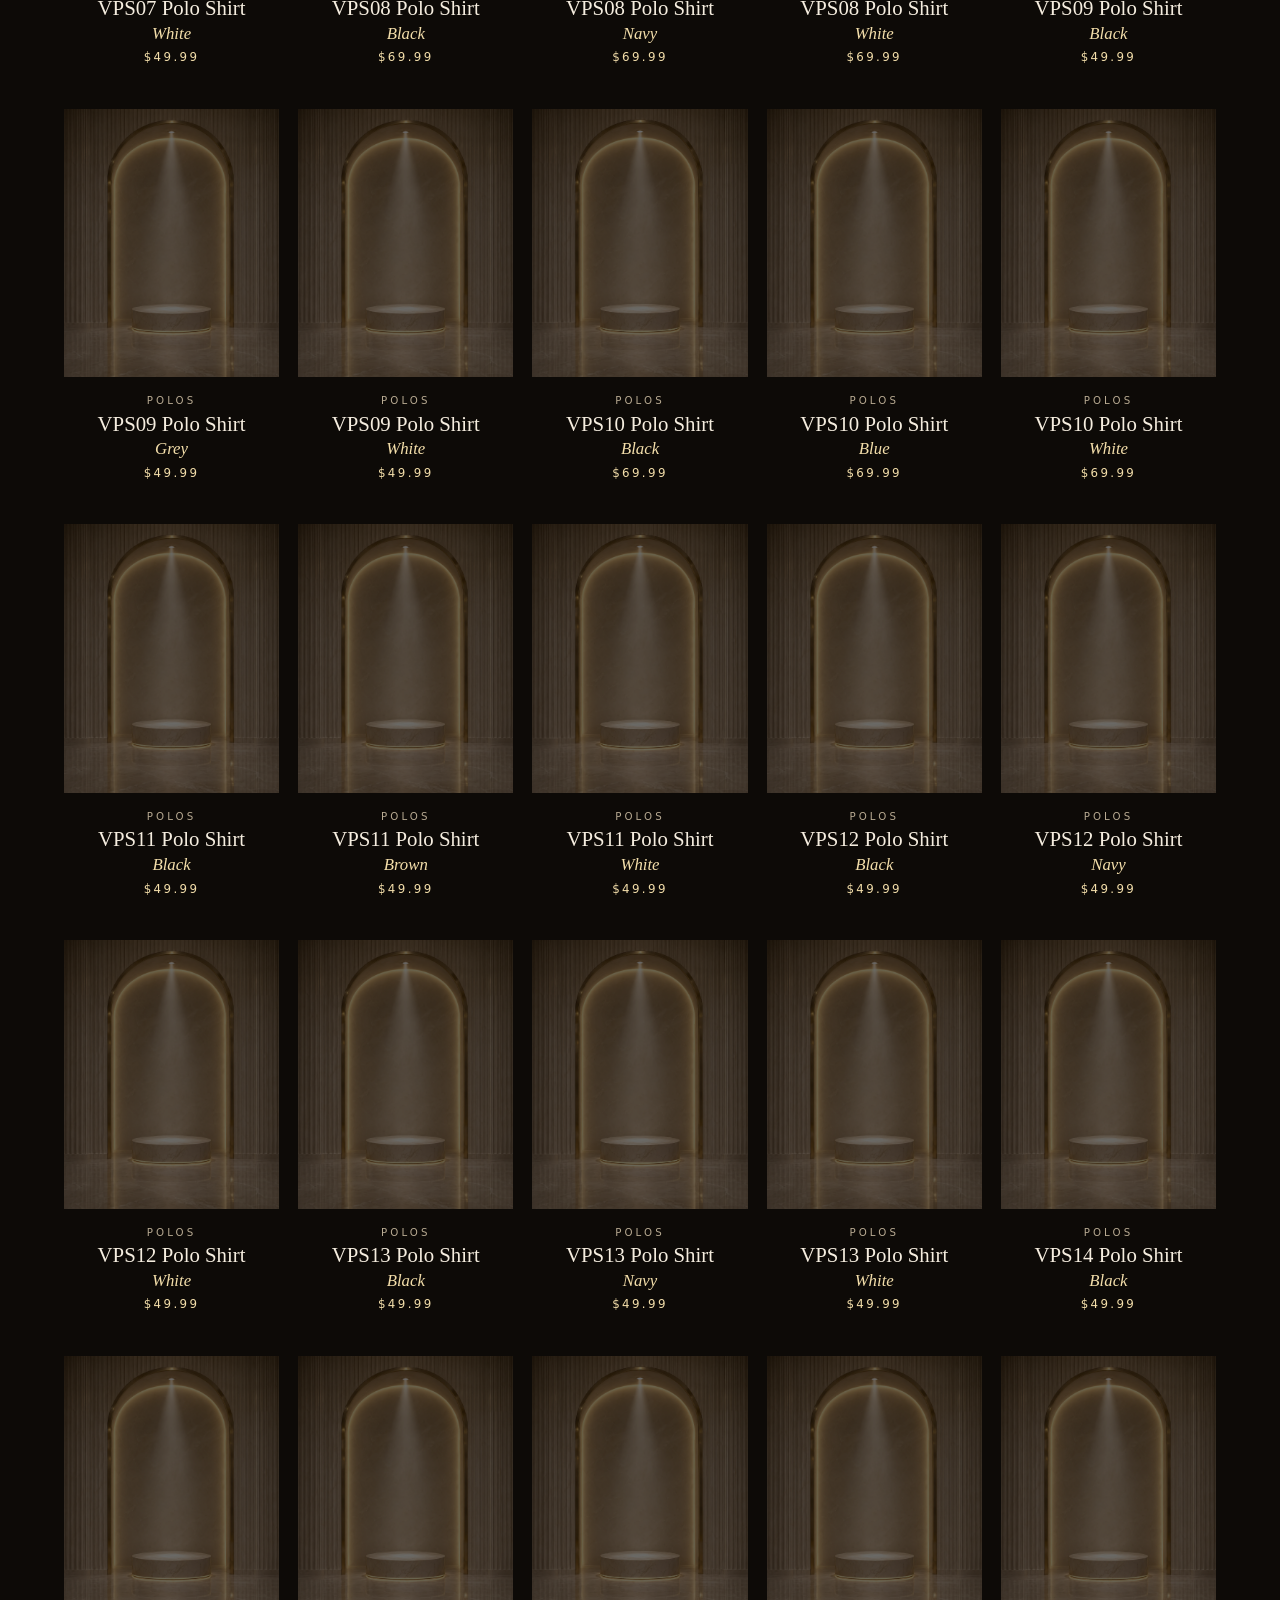
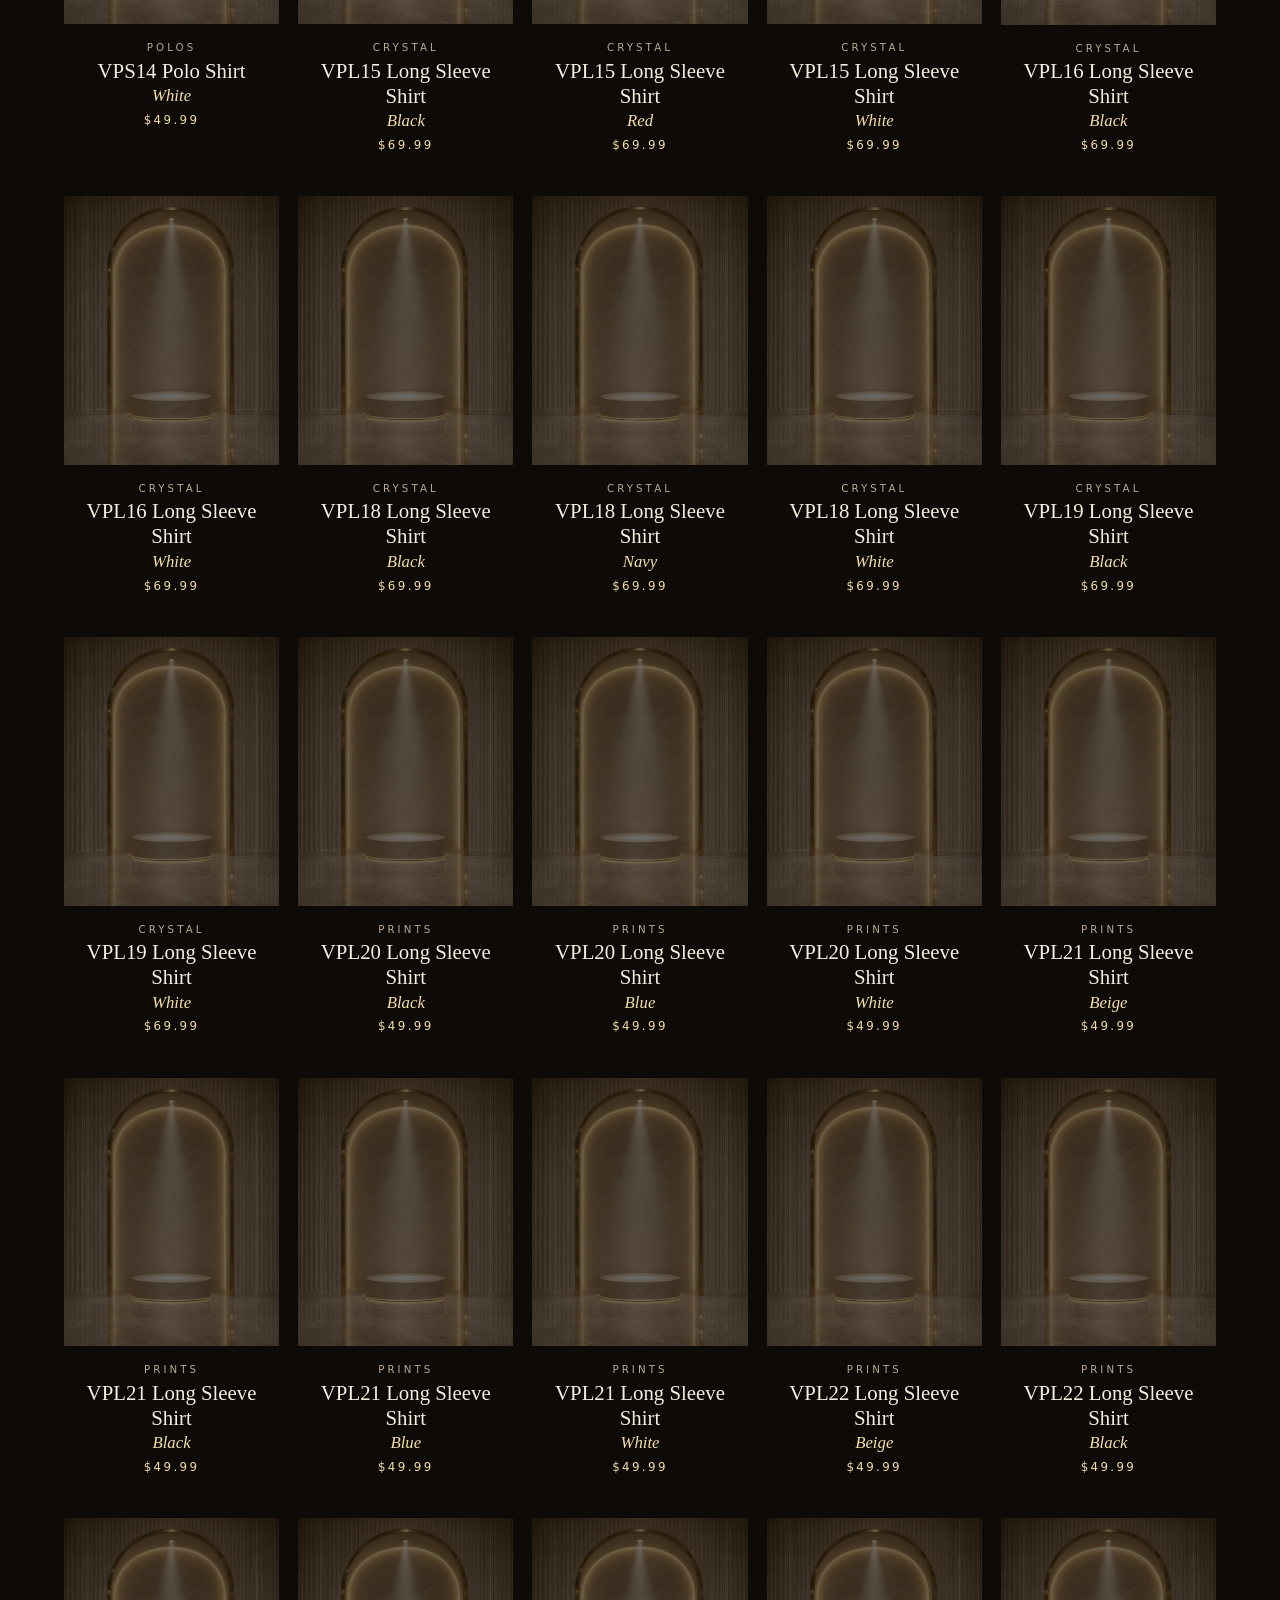
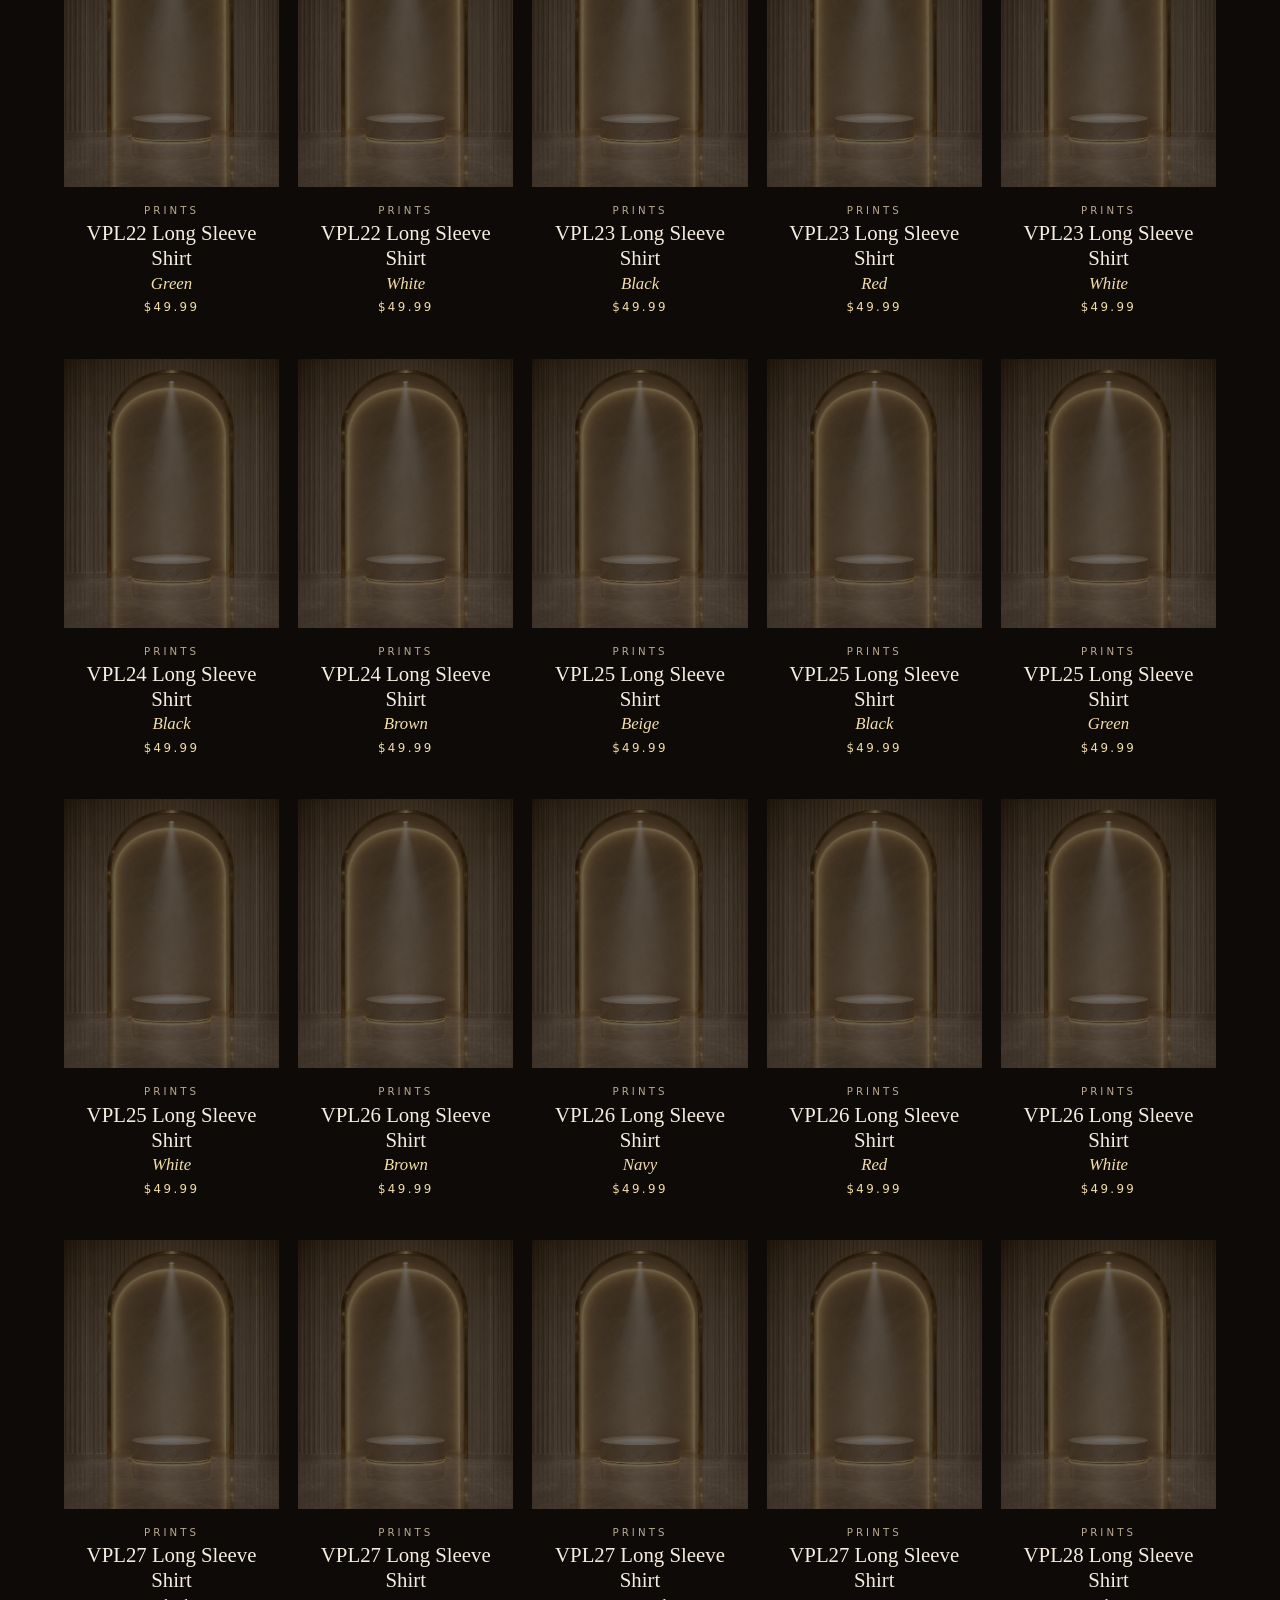
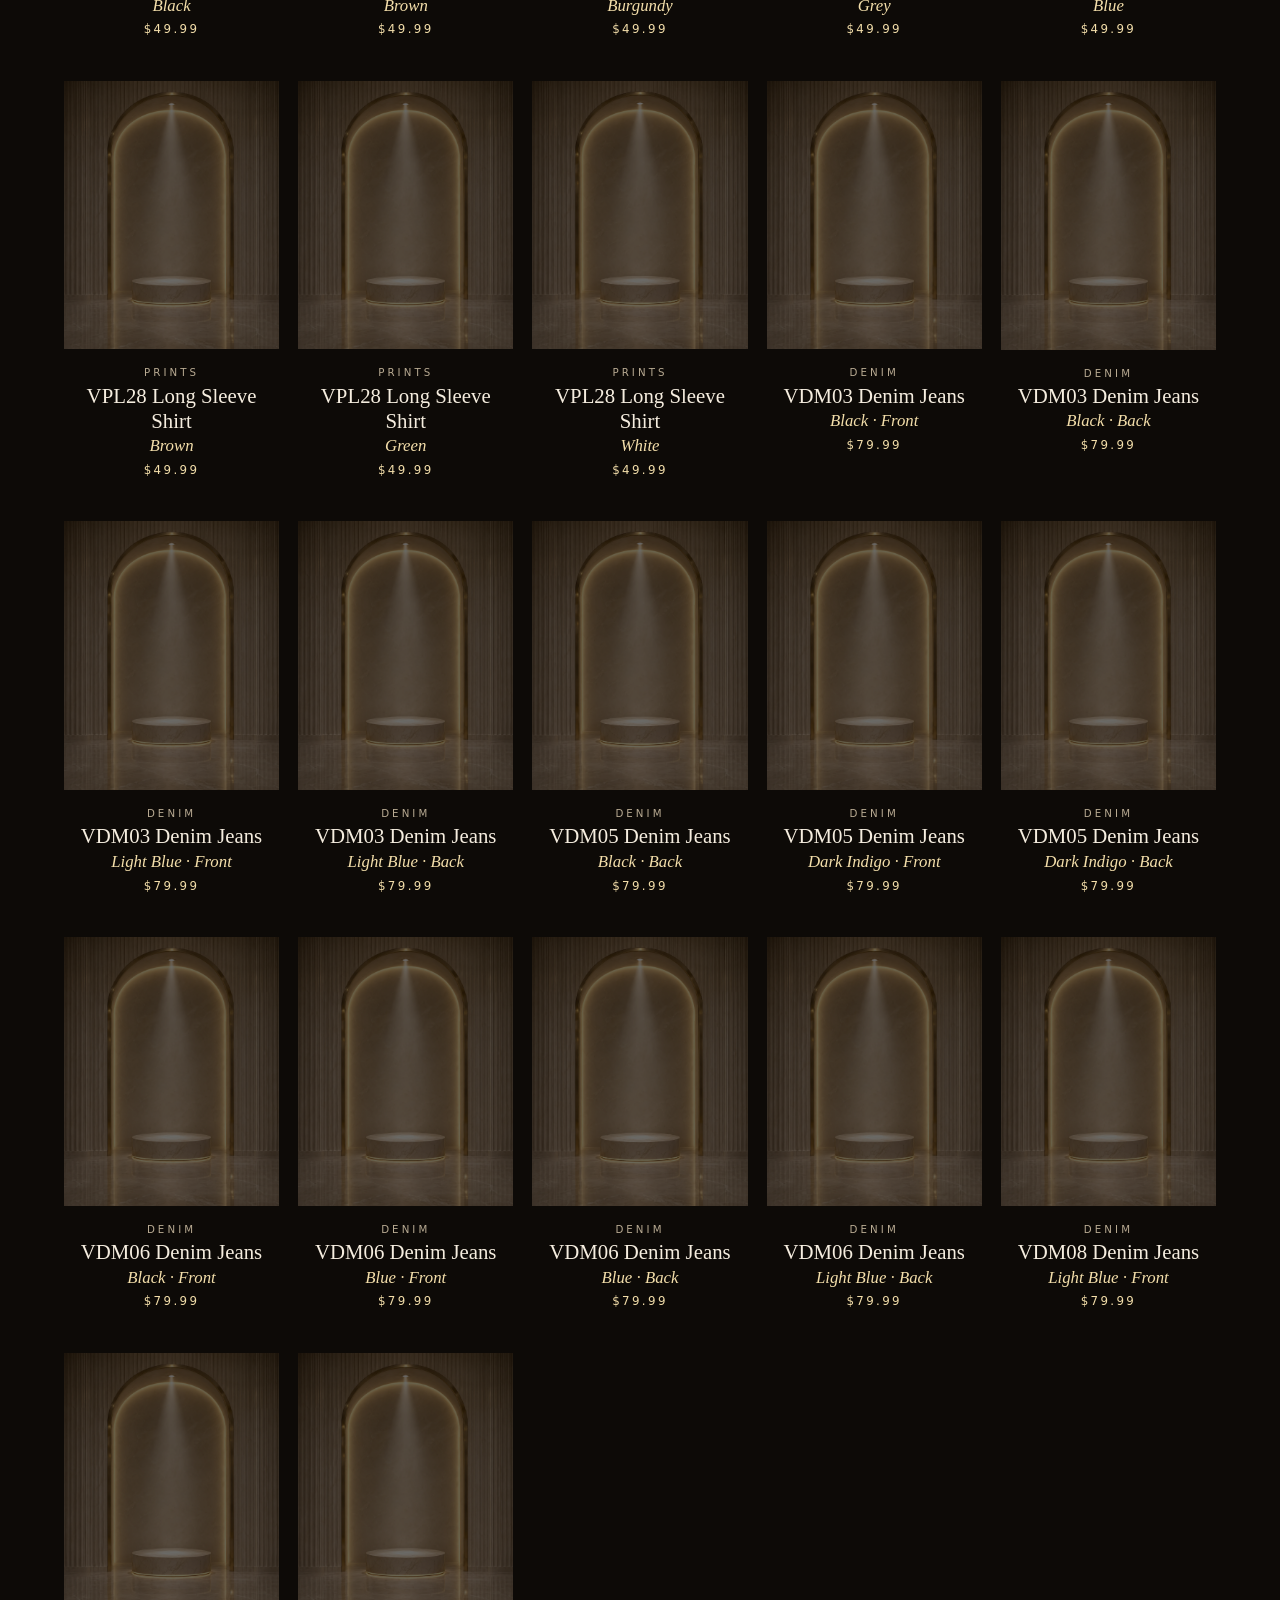
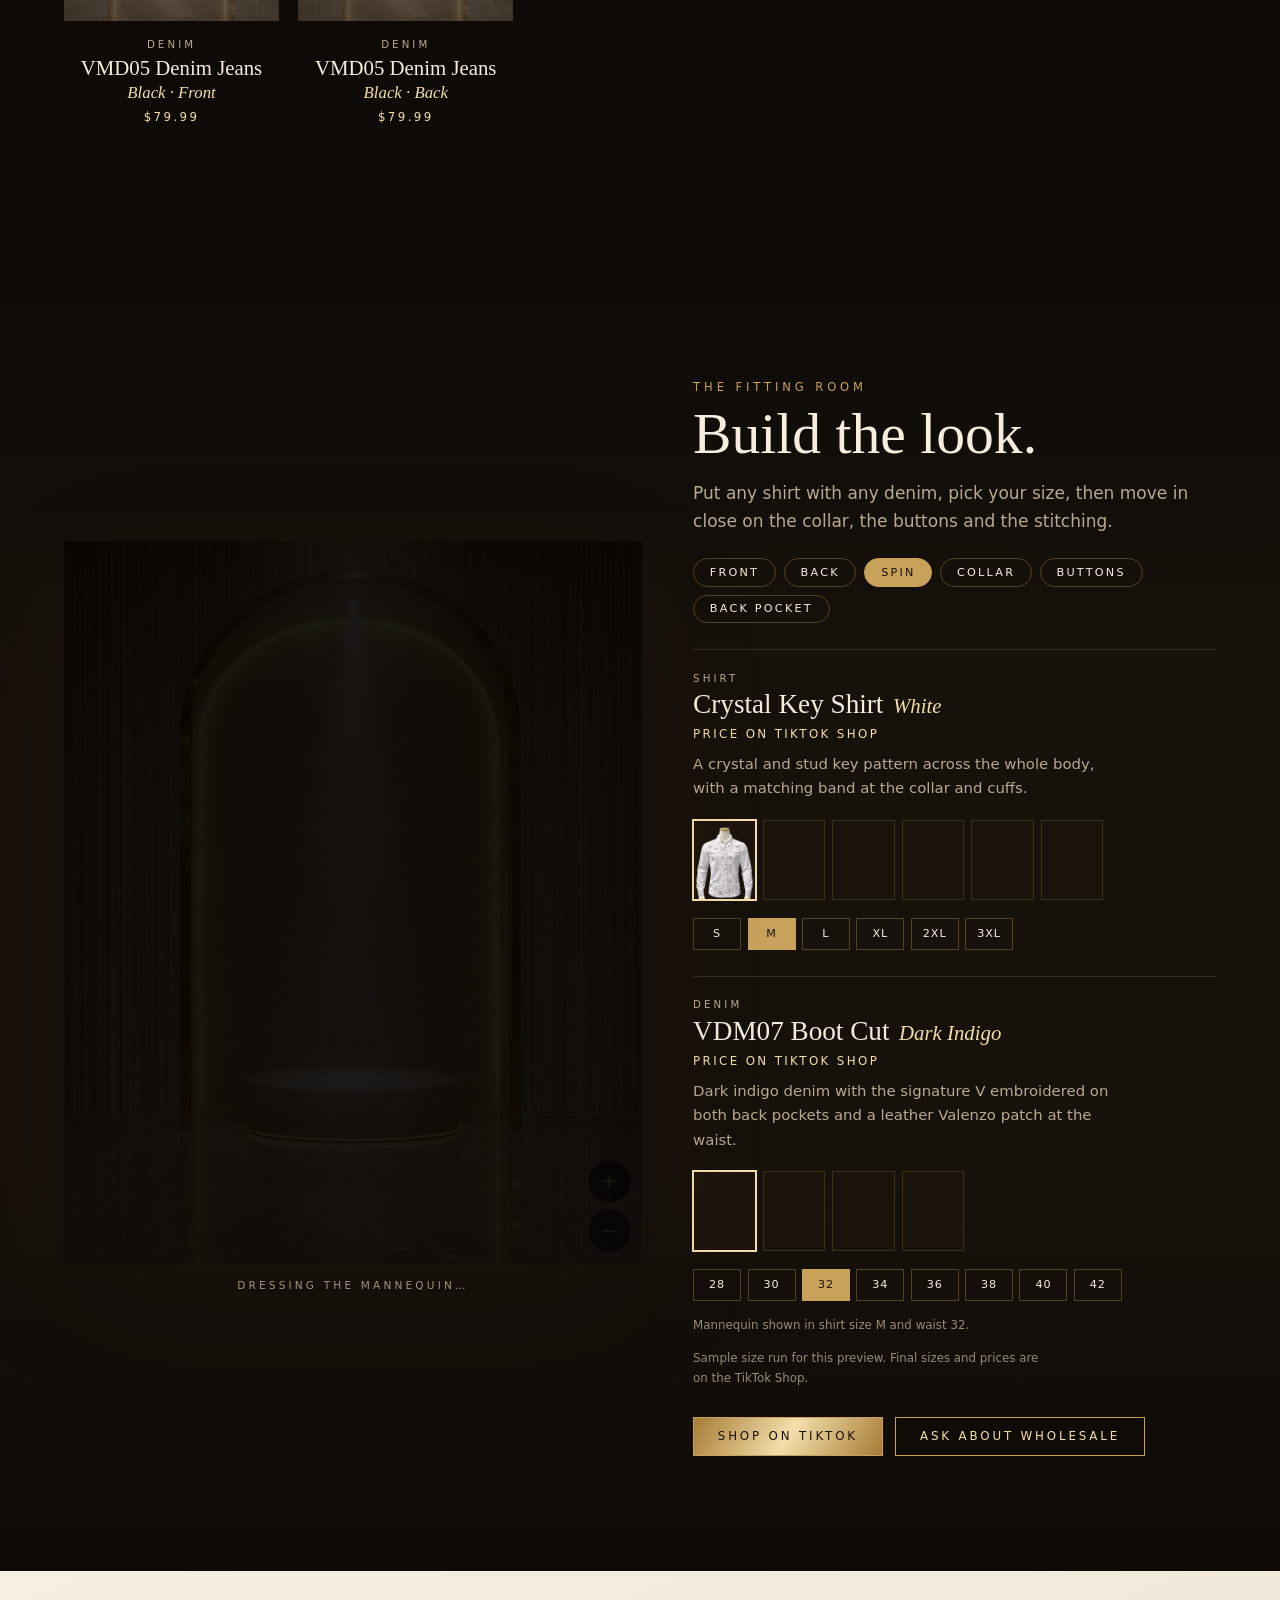
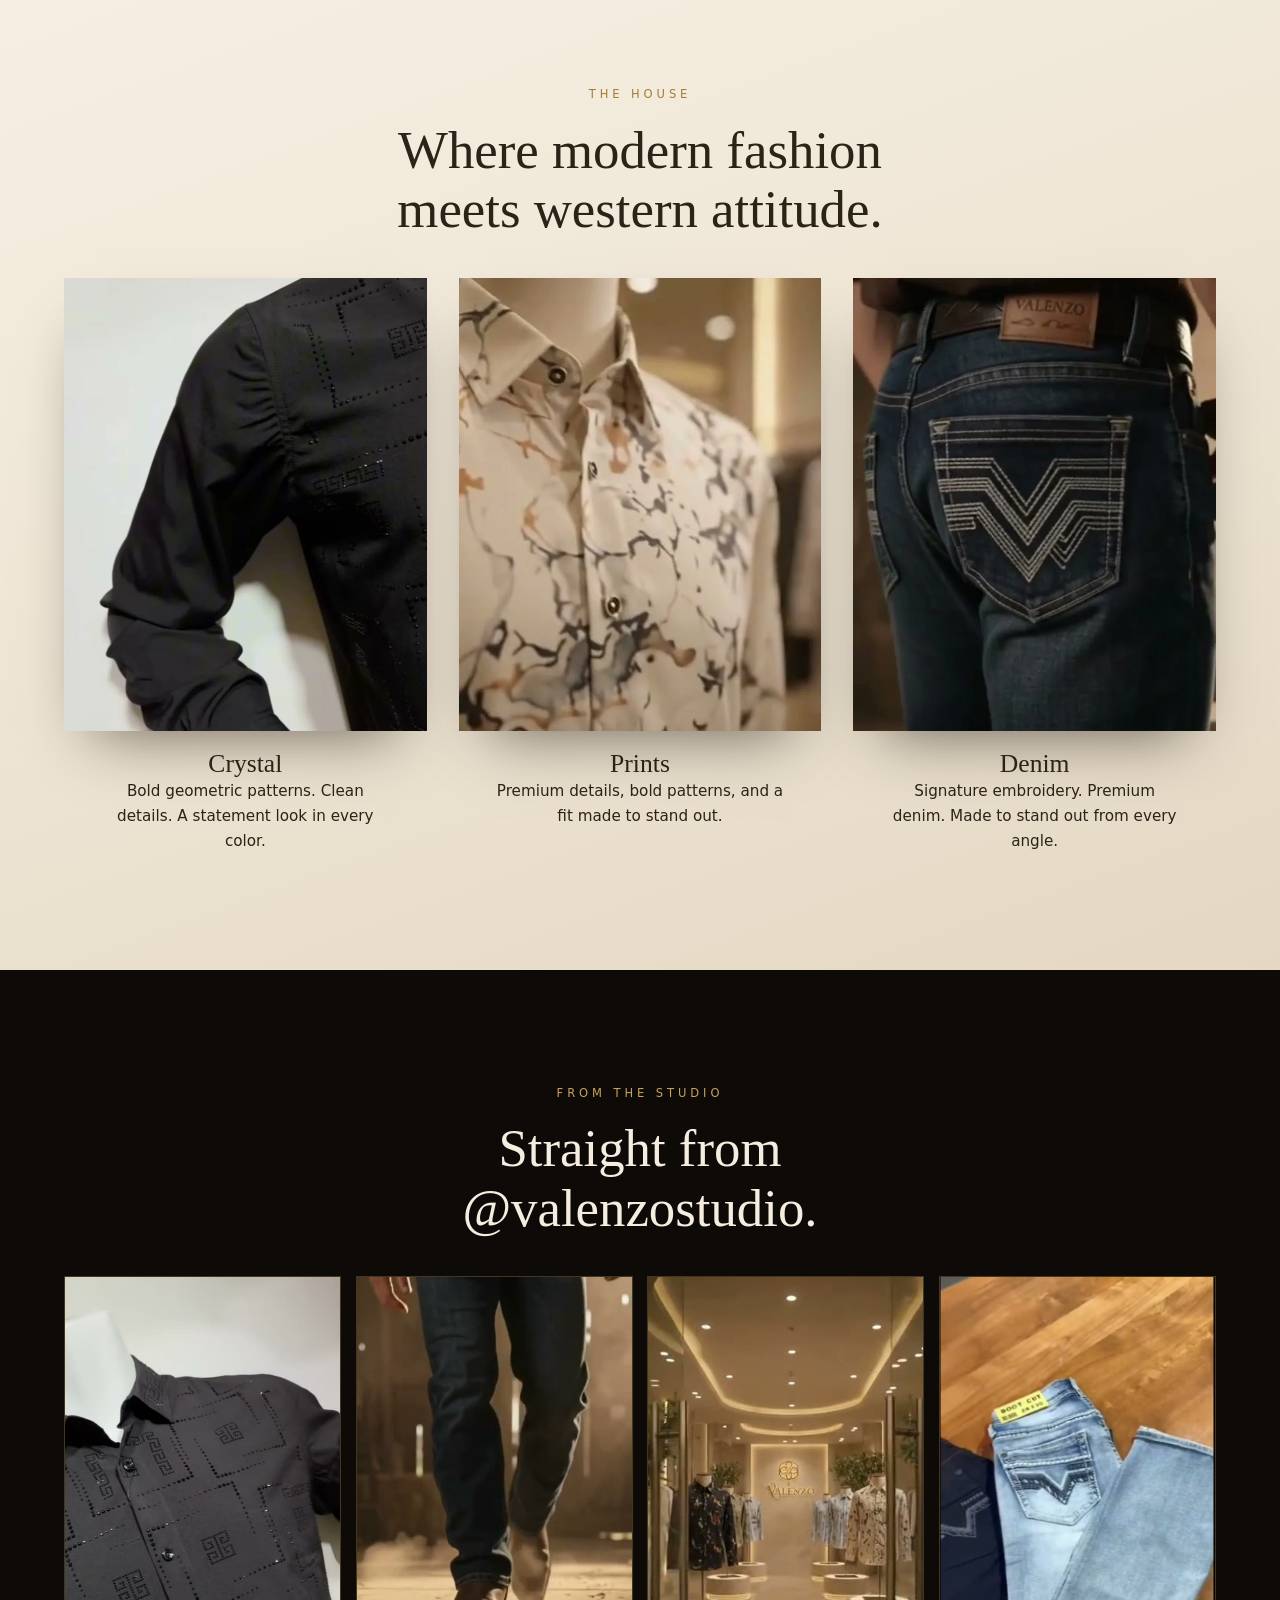
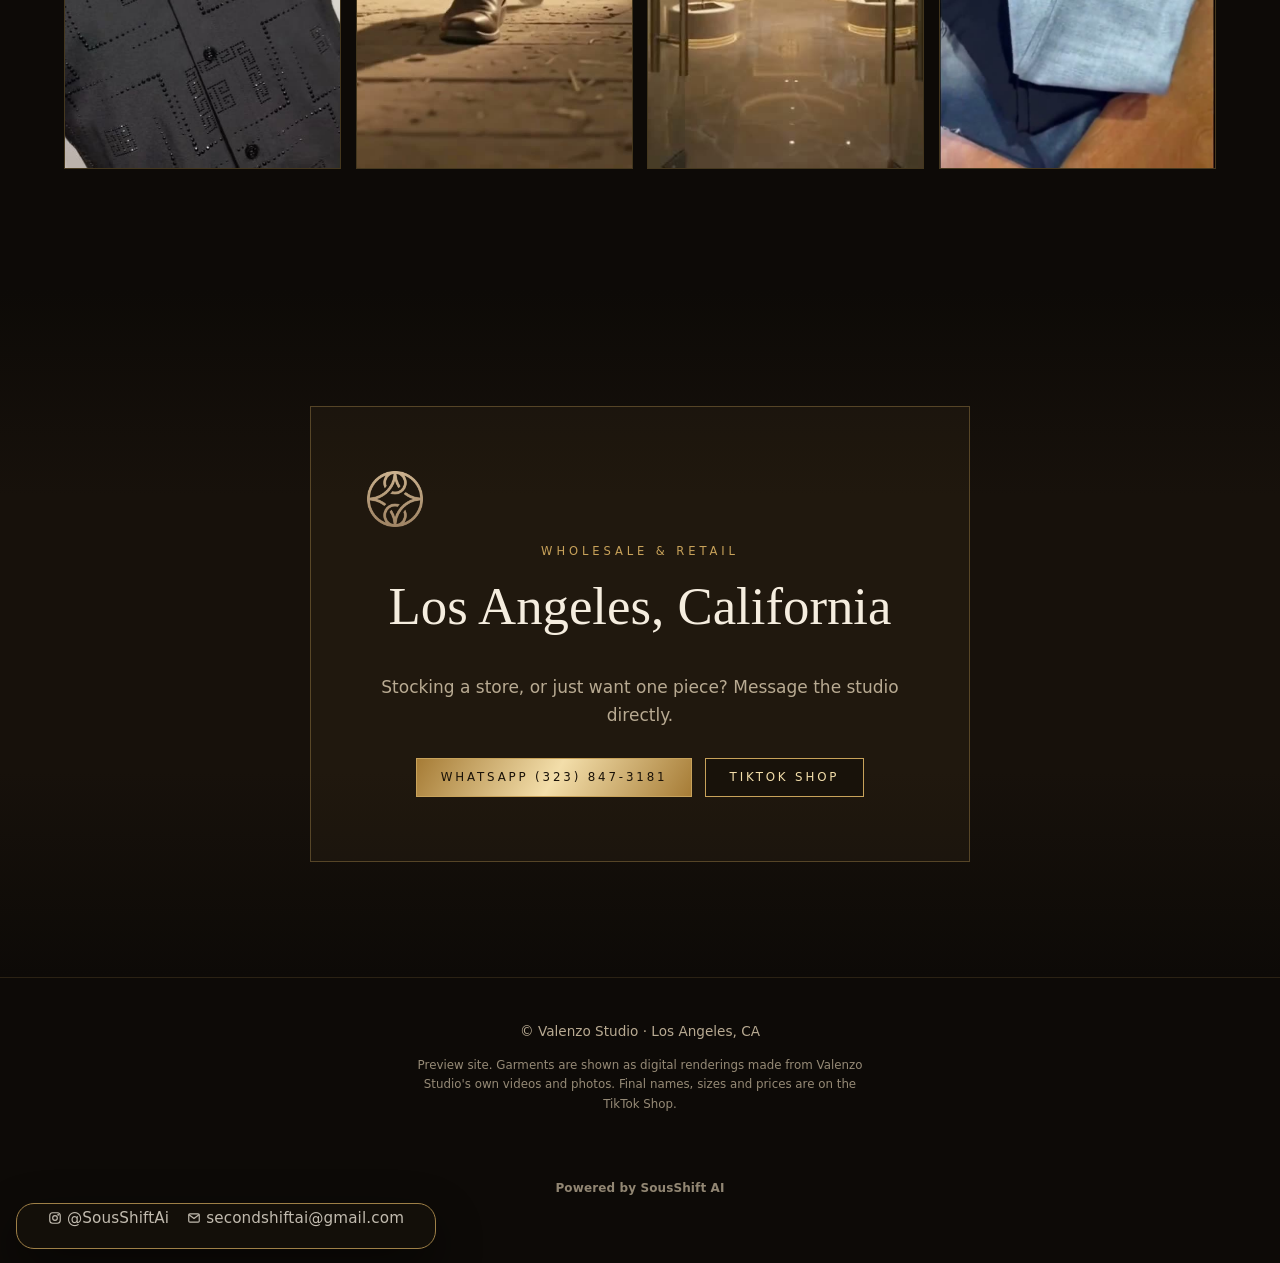
==== commit 637a0579: "Prices on the cards and a details sheet for every piece Every collection card and floor mannequin no" ====
--- a/index.html
+++ b/index.html
@@ -14,9 +14,9 @@
 <link rel="preconnect" href="https://fonts.googleapis.com">
 <link rel="preconnect" href="https://fonts.gstatic.com" crossorigin>
 <link rel="stylesheet" href="https://fonts.googleapis.com/css2?family=Cormorant+Garamond:wght@400;500;600&family=Jost:wght@300;400;500&display=swap">
-<link rel="stylesheet" href="valenzo.css?v=9">
-<script src="lang.js?v=2"></script>
-<script src="valenzo.js?v=8"></script>
+<link rel="stylesheet" href="valenzo.css?v=10">
+<script src="lang.js?v=3"></script>
+<script src="valenzo.js?v=9"></script>
 </head>
 <body>
 
--- a/valenzo.css
+++ b/valenzo.css
@@ -95,7 +95,6 @@
 .card:hover .niche, .card:focus-visible .niche, .card.lit .niche { filter: brightness(1.06) saturate(1.04); box-shadow: 0 0 0 1px var(--gold), 0 24px 70px -18px rgba(240, 200, 120, .5); }
 .card:hover .beam, .card:focus-visible .beam, .card.lit .beam { opacity: 1; }
 .card:hover .fig, .card:focus-visible .fig, .card.lit .fig { transform: scale(1.035); }
-.card.flat { cursor: default; }
 .flat .fig { top: 10%; height: 70%; object-fit: contain; object-position: 50% 100%; transform-origin: 50% 100%; }   /* img/on-*.webp are cropped to the figure: stand its base plate on the plinth, at the size of the other mannequins */
 .meta { display: block; padding: 1rem .3rem 1.4rem; }
 .cat { display: block; margin: 0; font: 400 .64rem/1.4 var(--sans); letter-spacing: .3em; text-transform: uppercase; color: var(--muted); }
@@ -240,6 +239,15 @@
 .ct .btn { margin-top: .9rem; }
 .ct .btn[hidden] { display: none; }
 
+/* ---- details sheet (valenzo.js): one card or one floor mannequin, on the cart's sheet ---- */
+.meta .price { display: block; }
+li:has(.buy) .meta .price { display: none; }   /* the store is open: cart.js shows the live price under the card instead */
+.pd img { display: block; width: auto; max-width: 100%; height: min(42vh, 400px); margin: .9rem auto 0; object-fit: contain; }
+.pd .cat { margin-top: 1.2rem; }
+.pd .what, .pd .price, .pd .desc { padding: 0 1.1rem; }
+.pd .price:empty { display: none; }
+.pd .desc { margin-inline: auto; font-size: .93rem; }
+
 @media (prefers-reduced-motion: reduce) {
   html { scroll-behavior: auto; }
   *, *::before, *::after { animation: none !important; transition: none !important; }
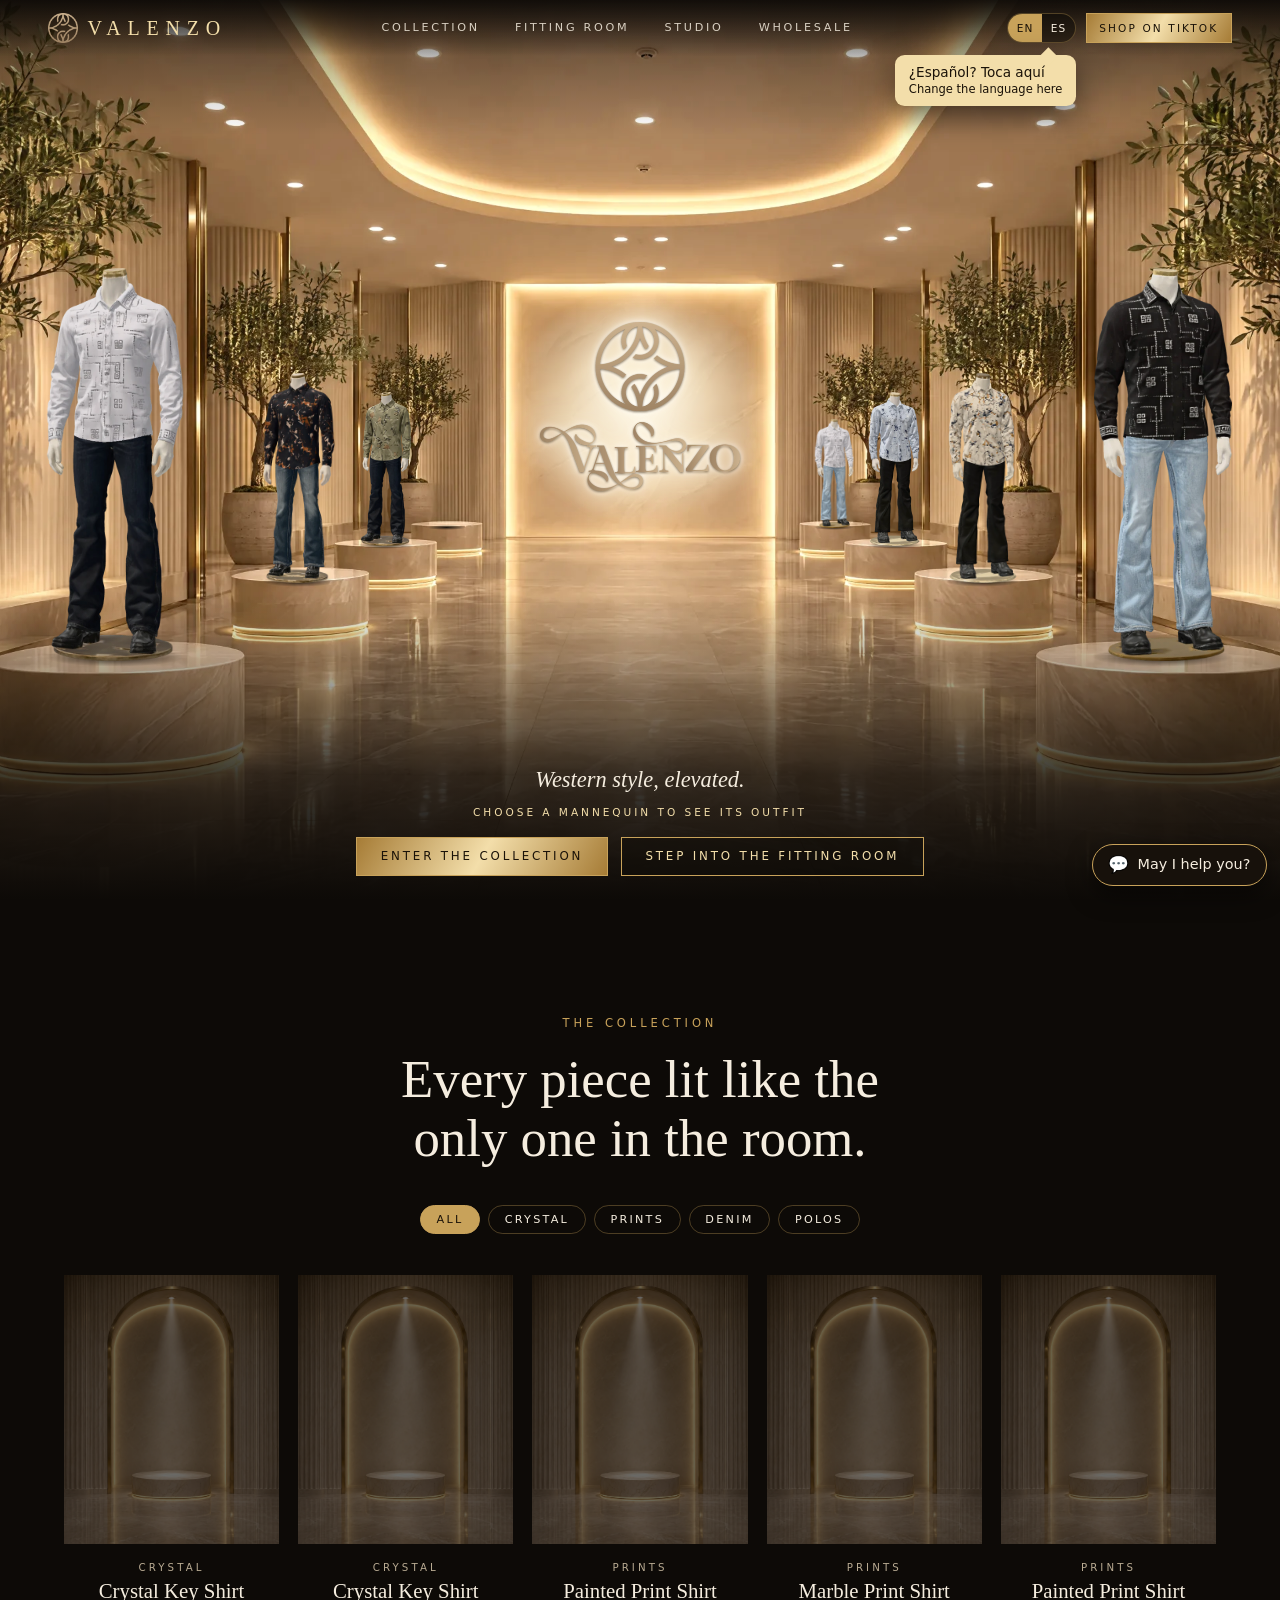
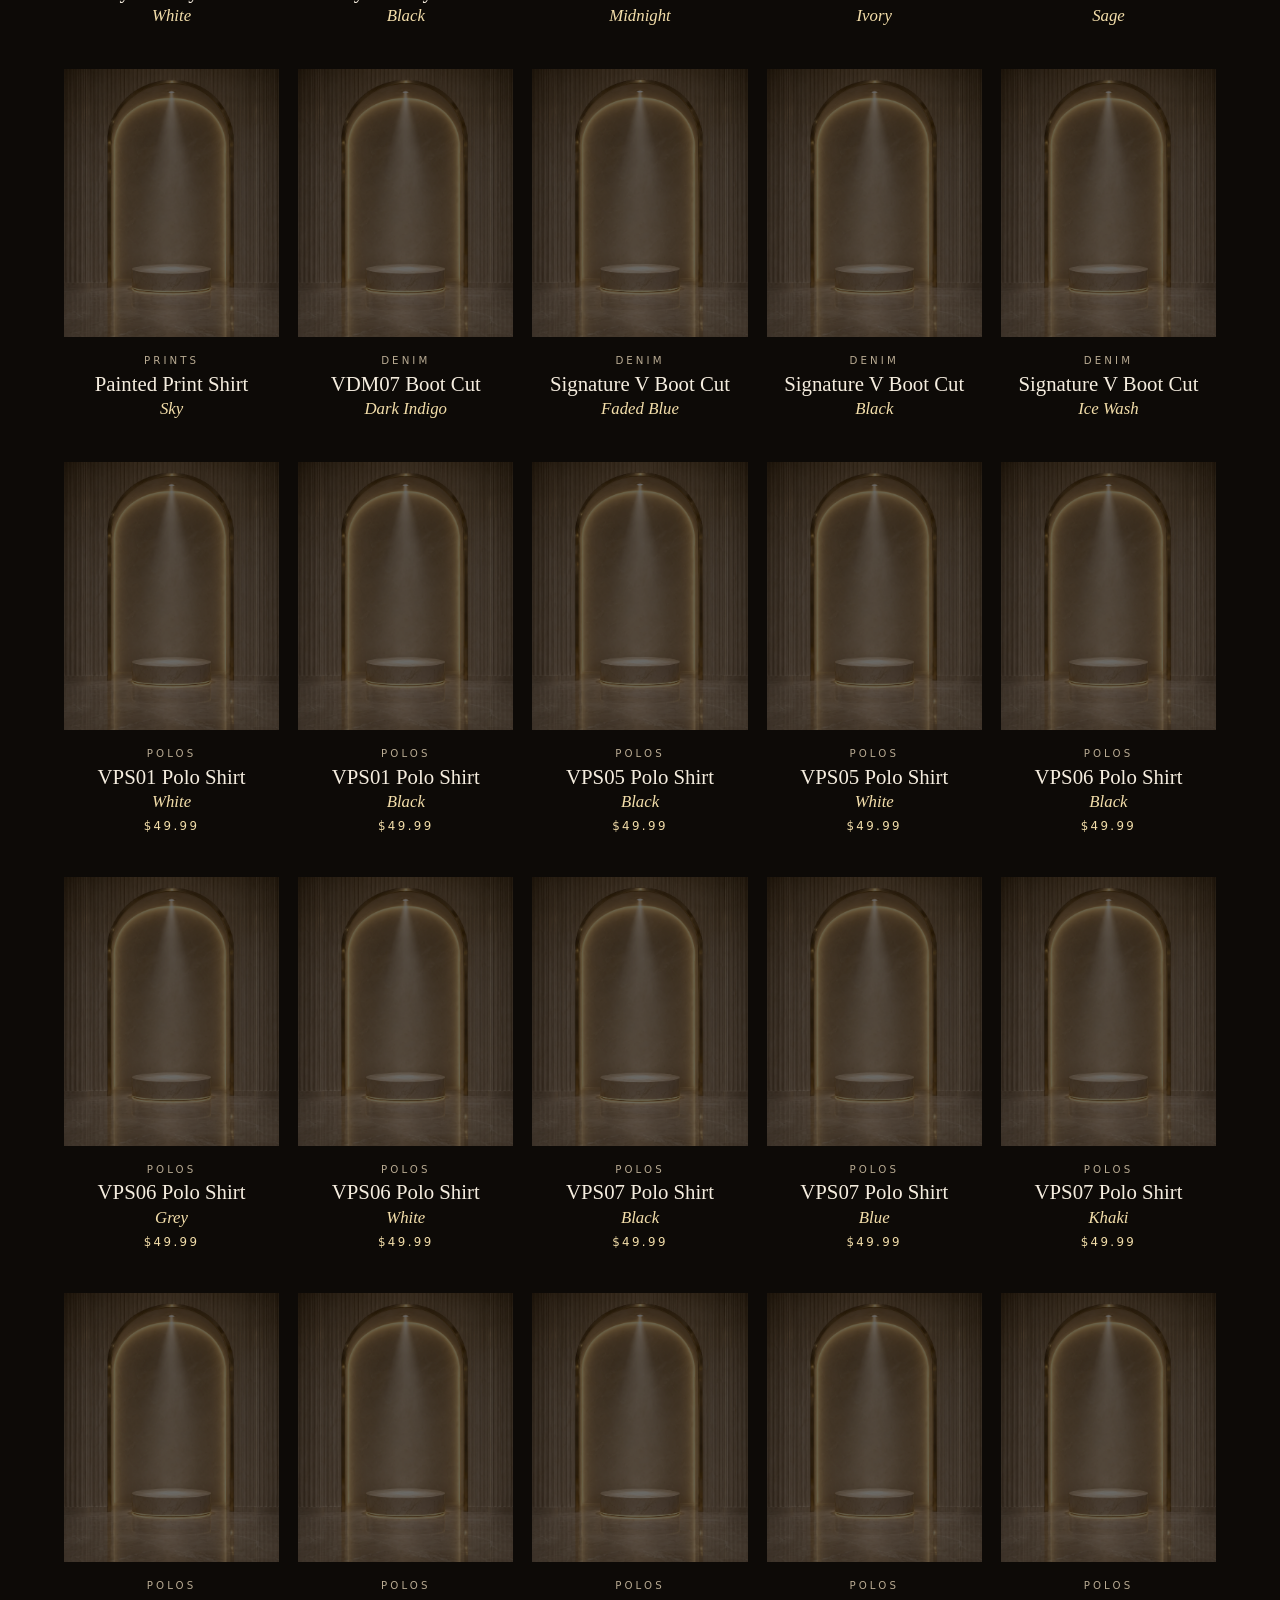
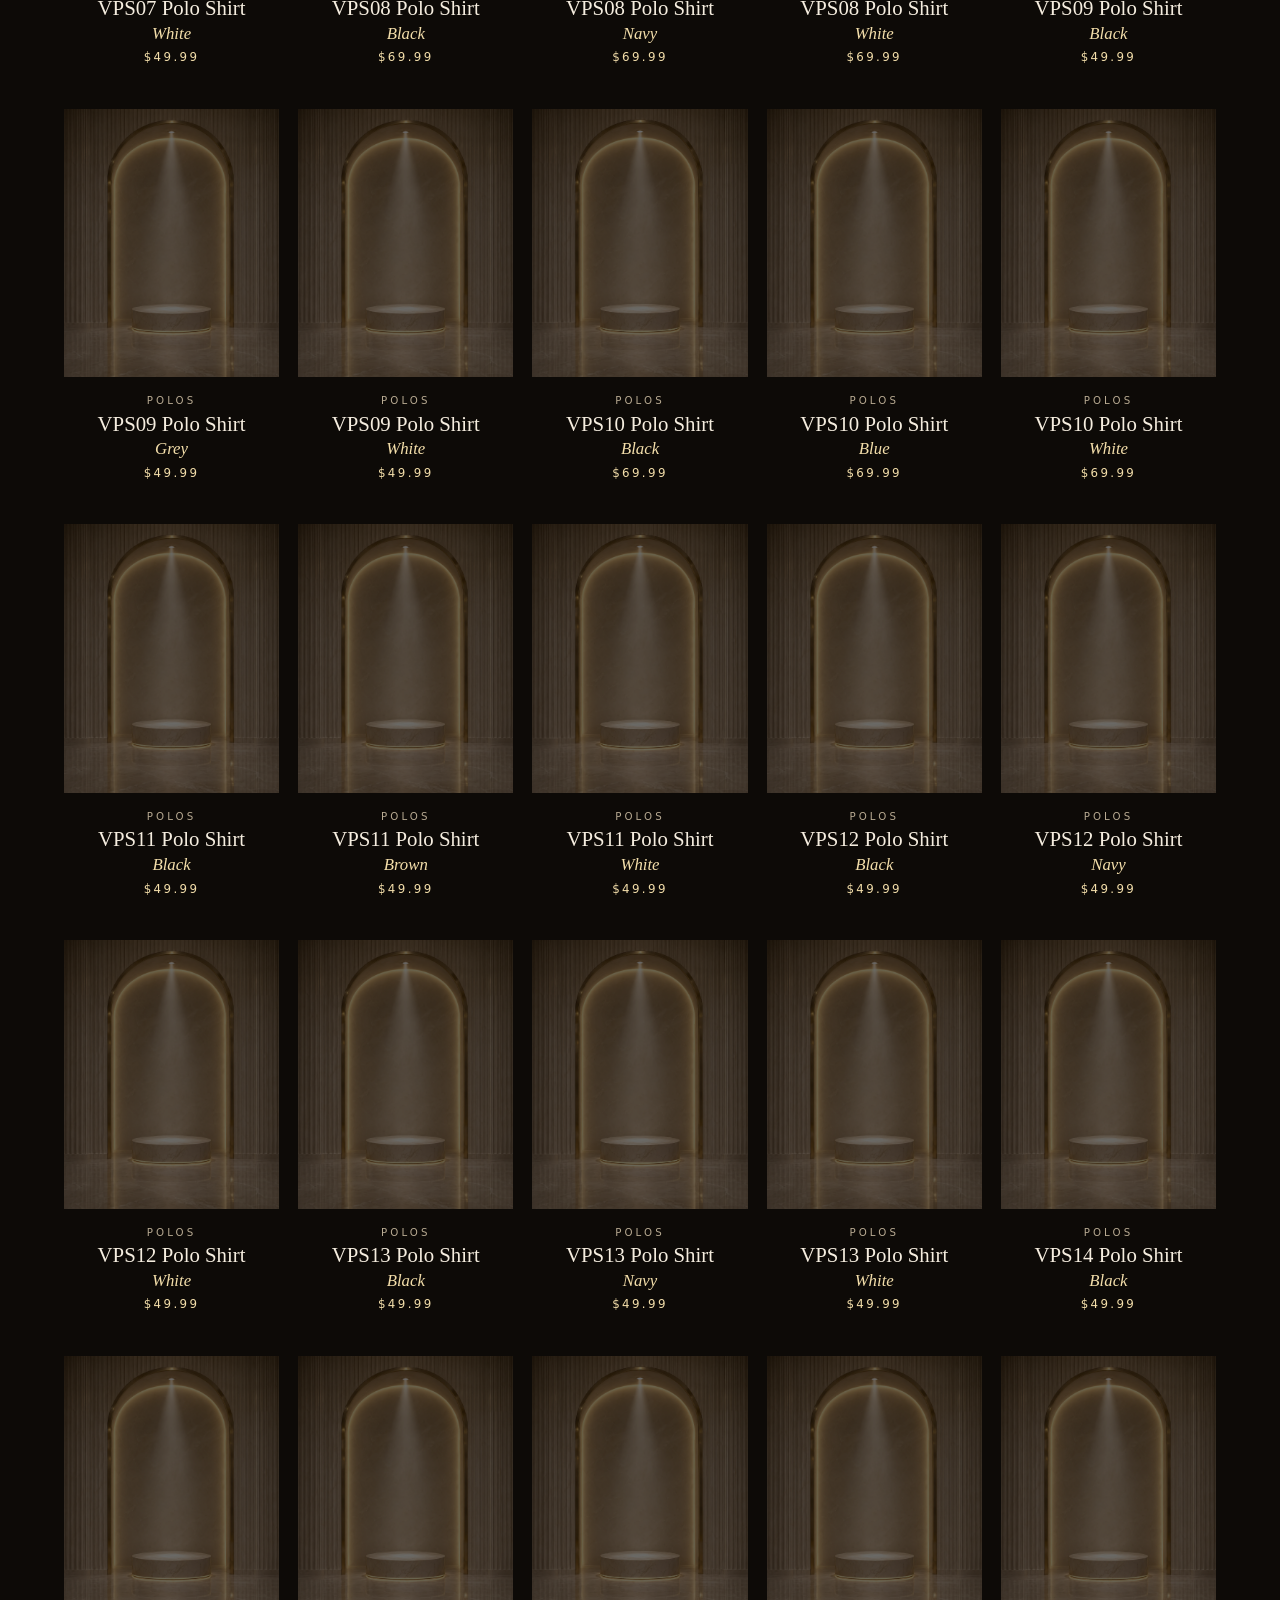
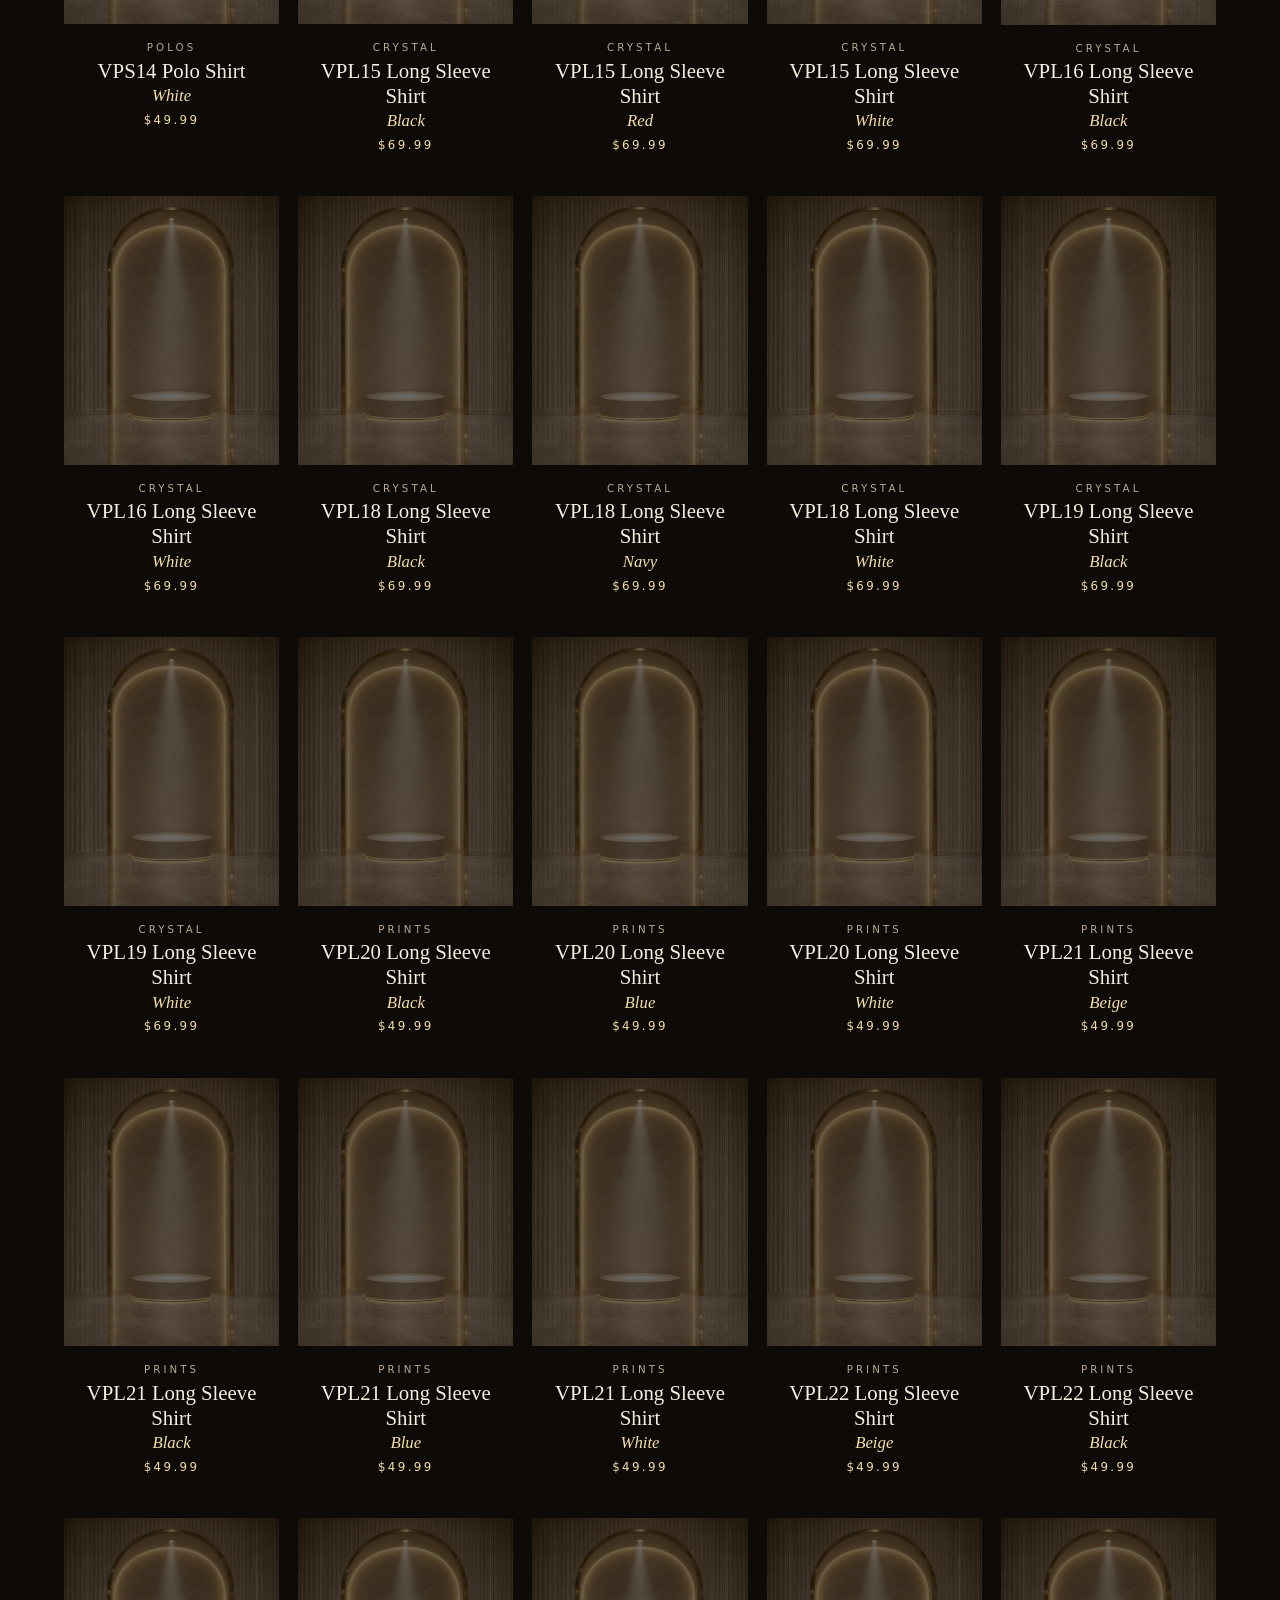
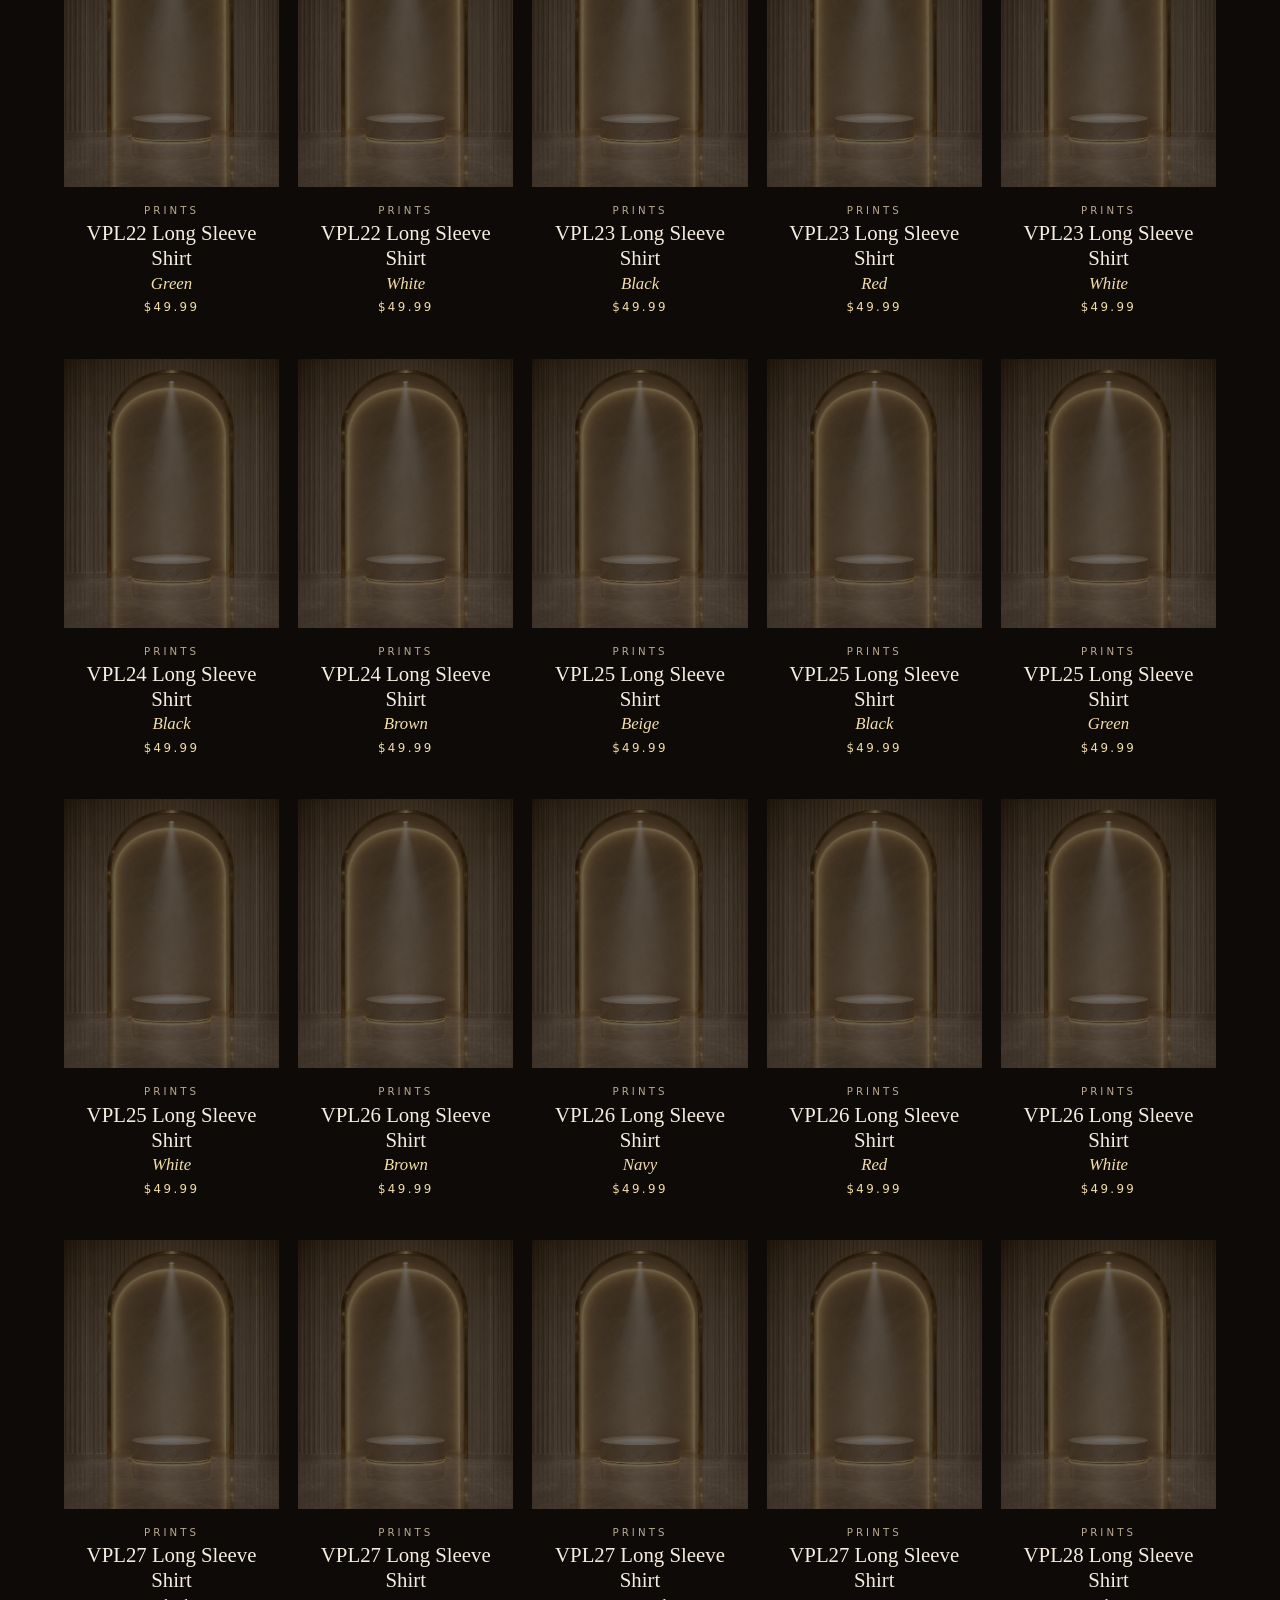
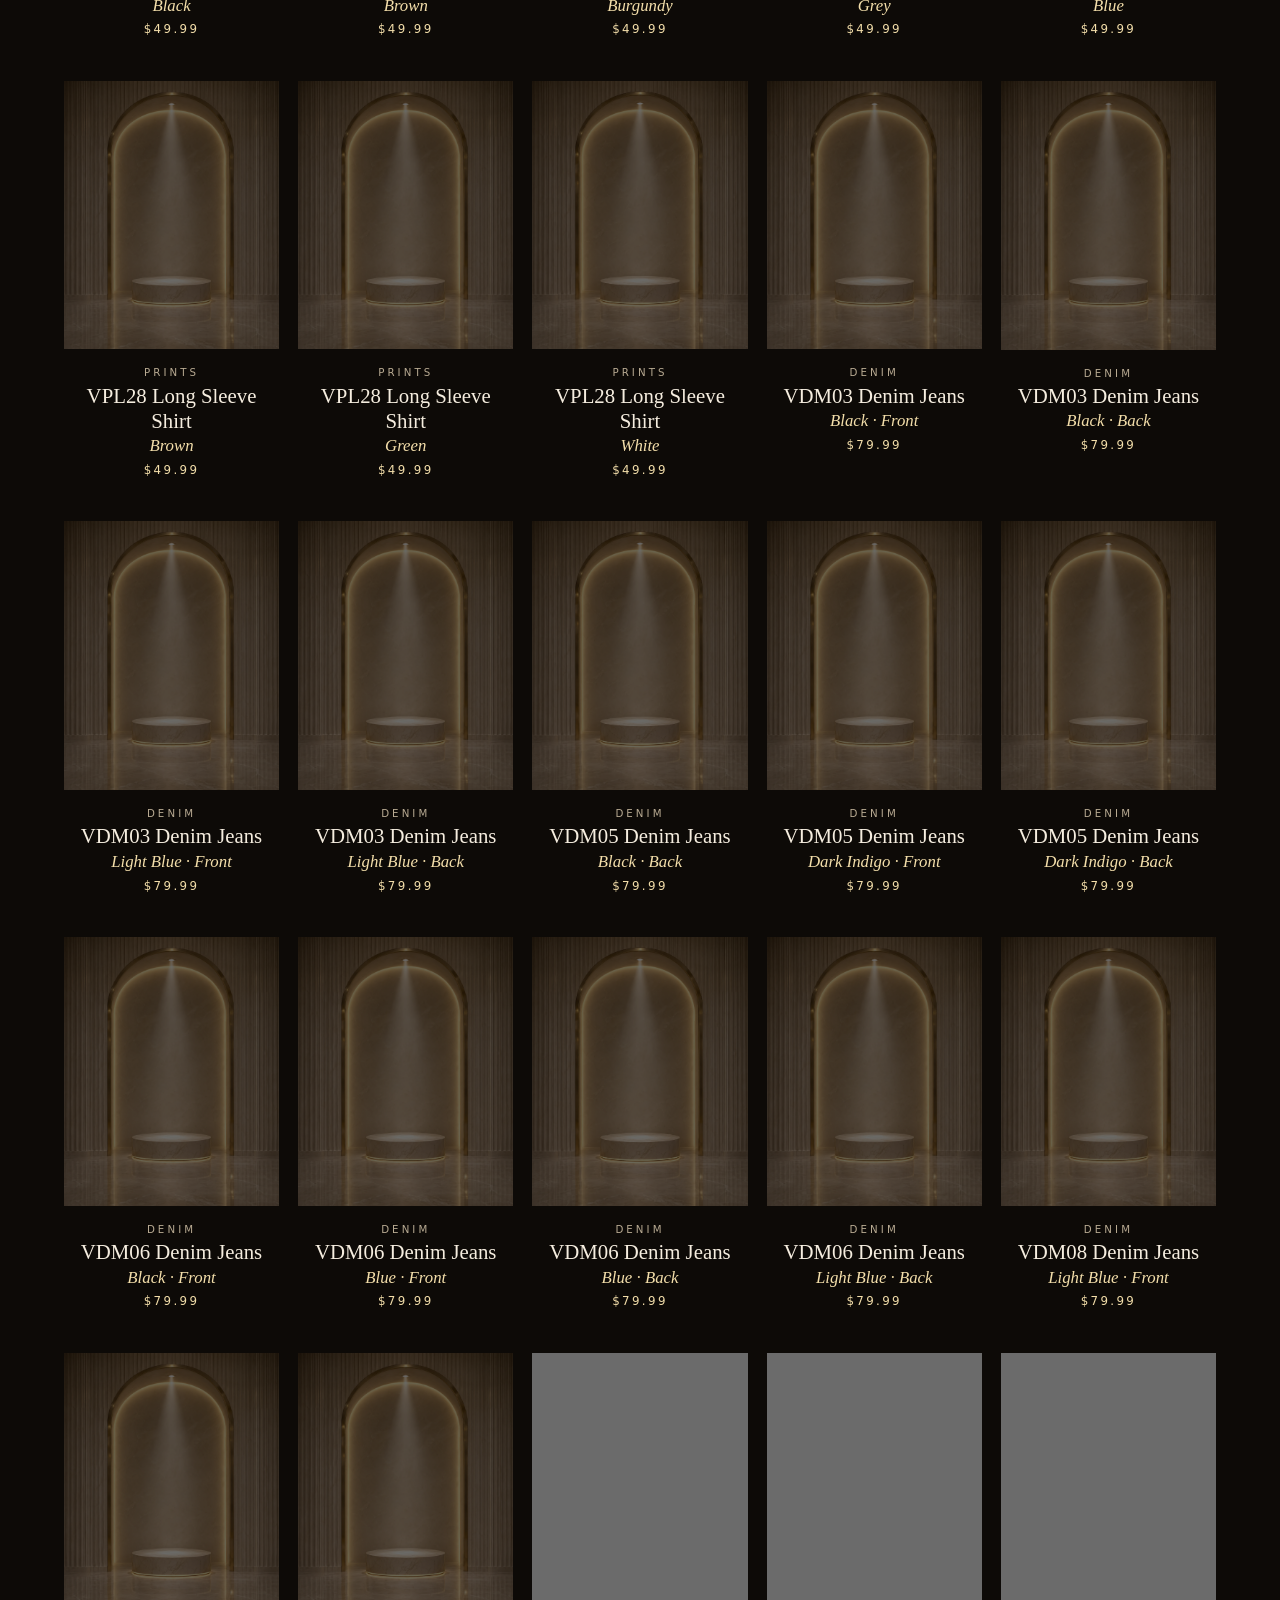
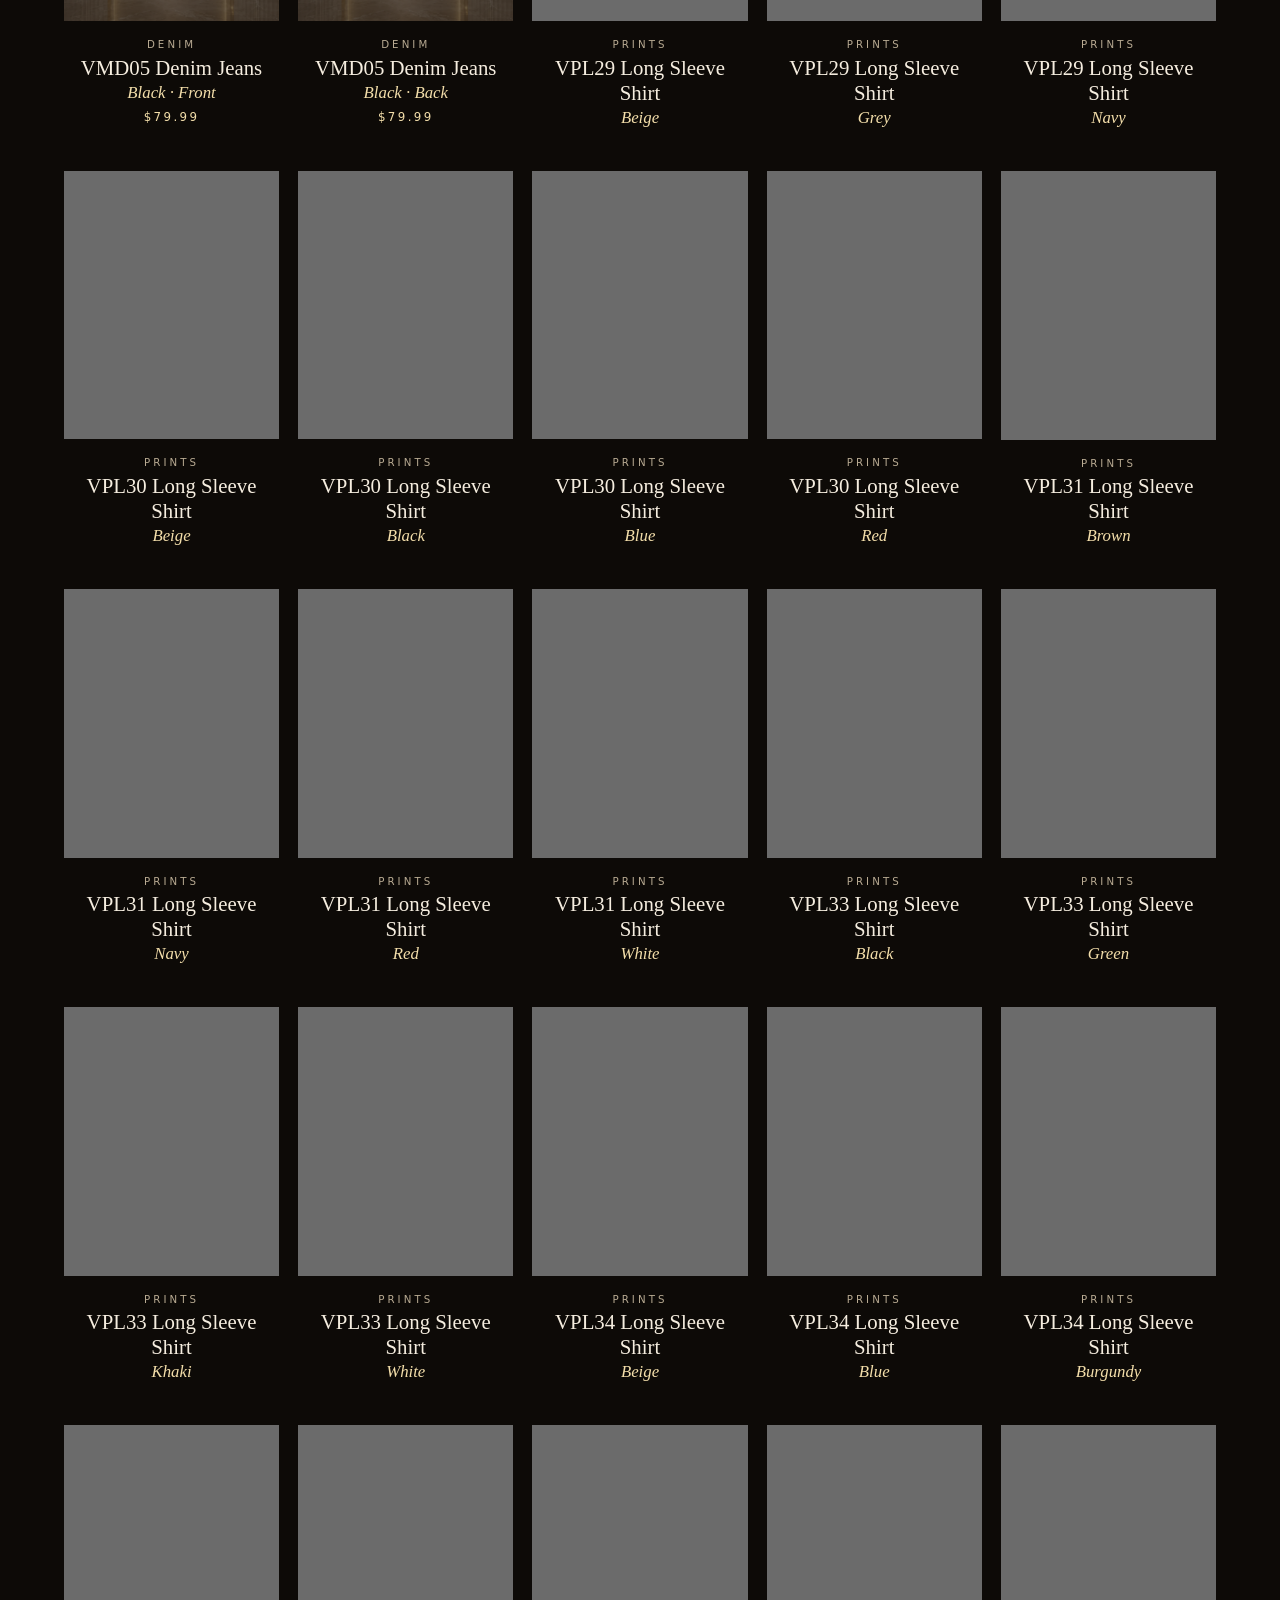
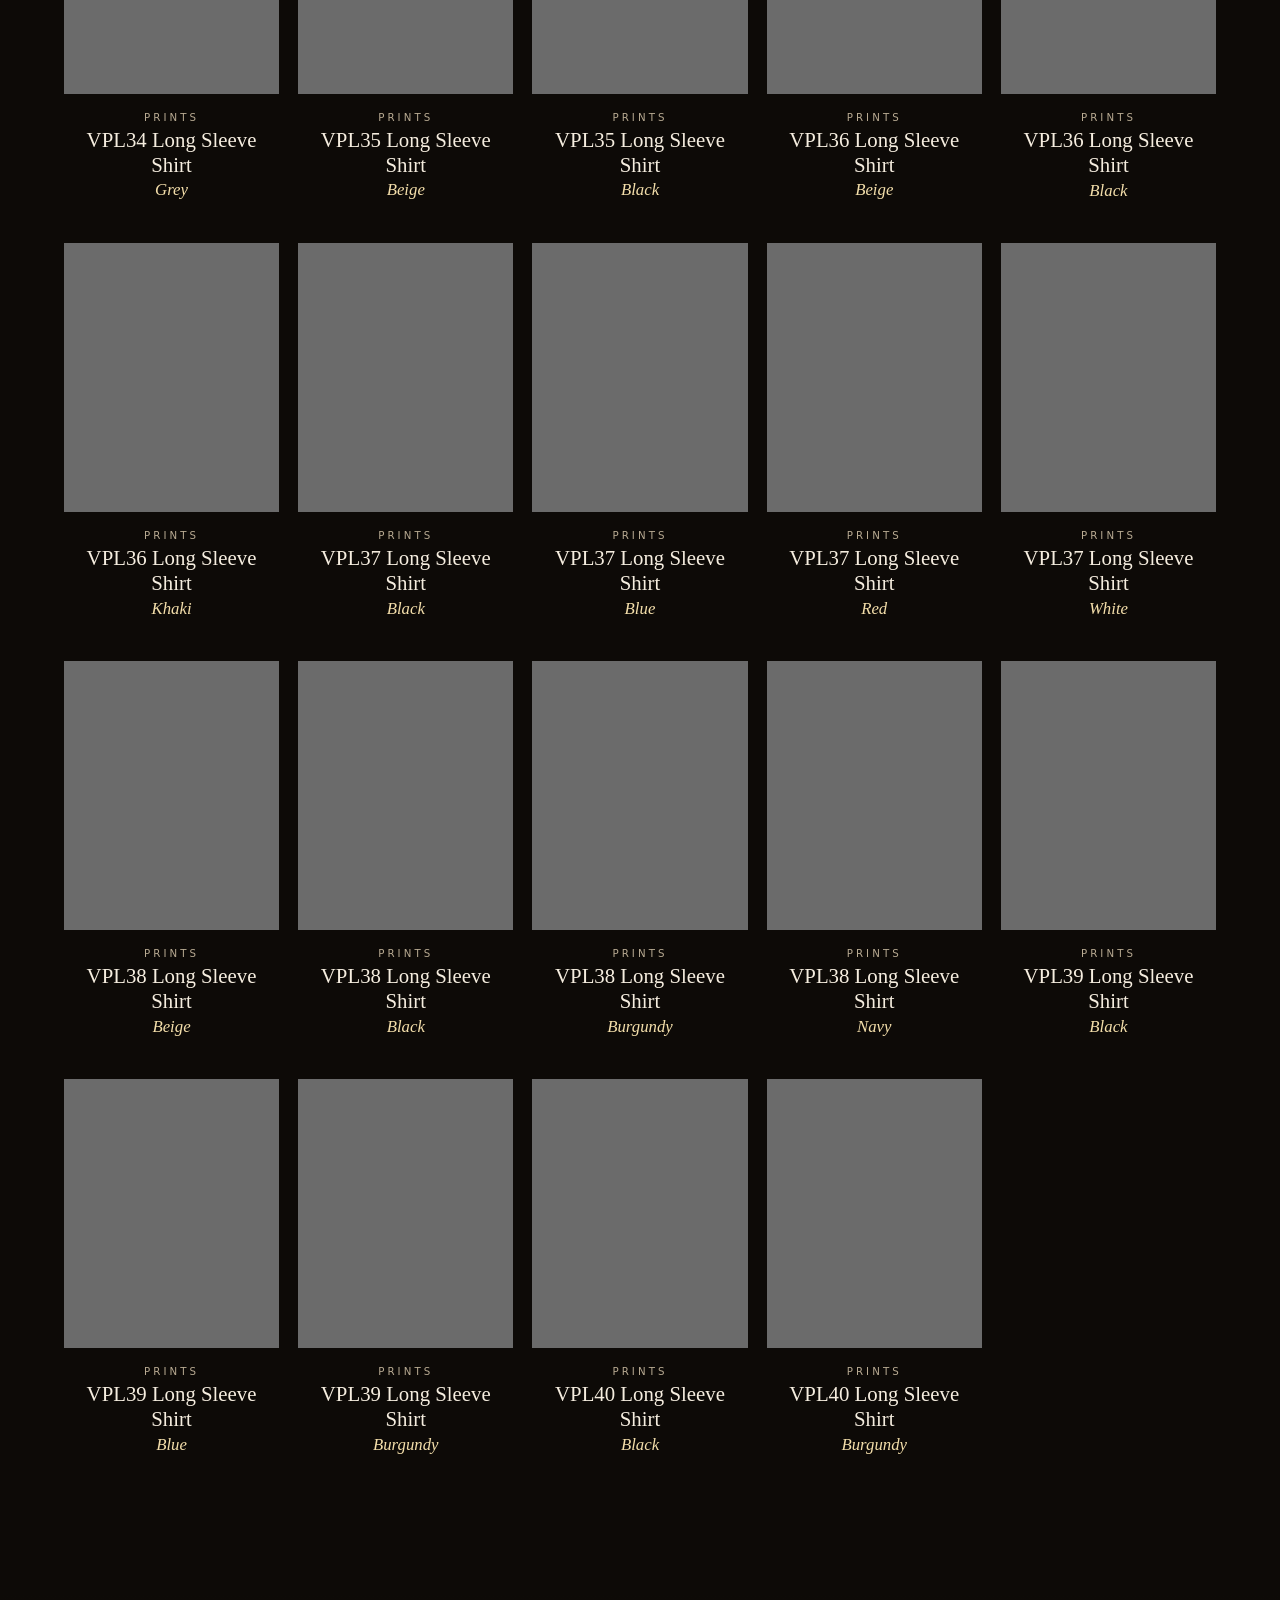
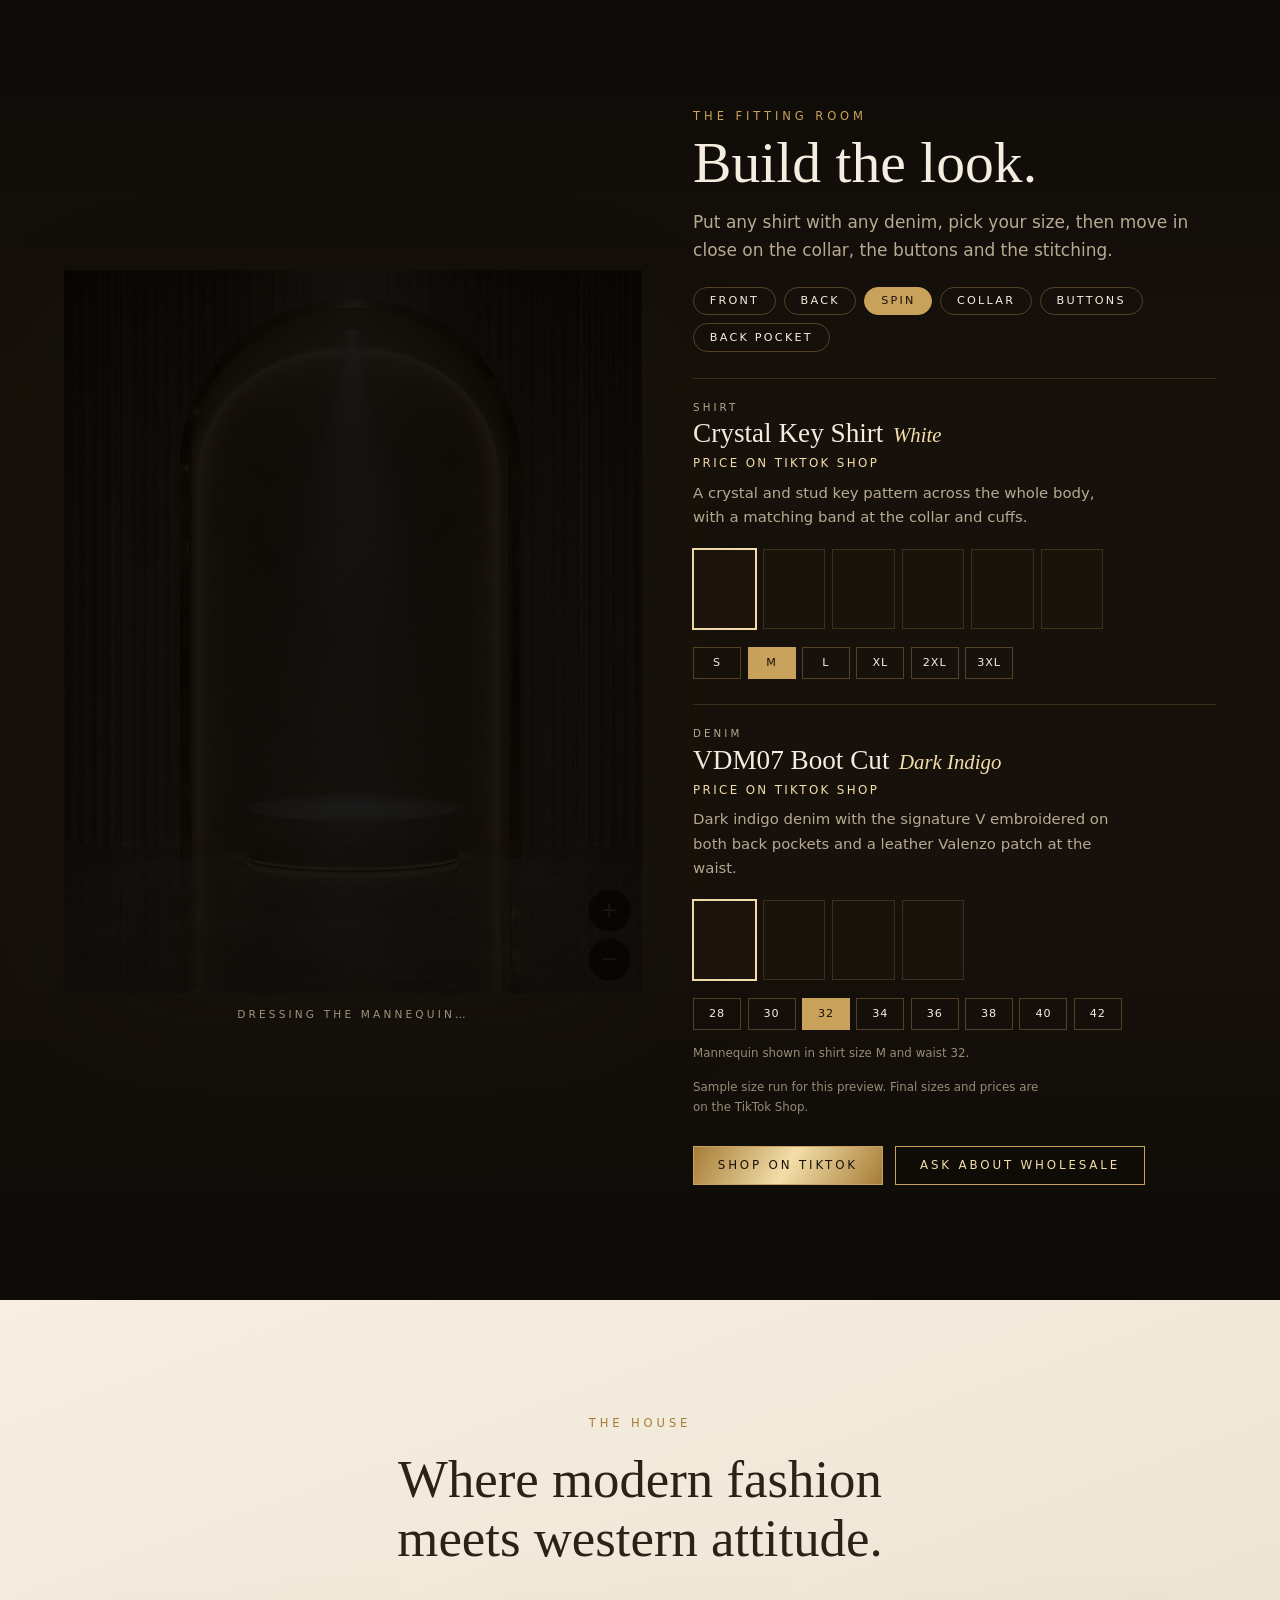
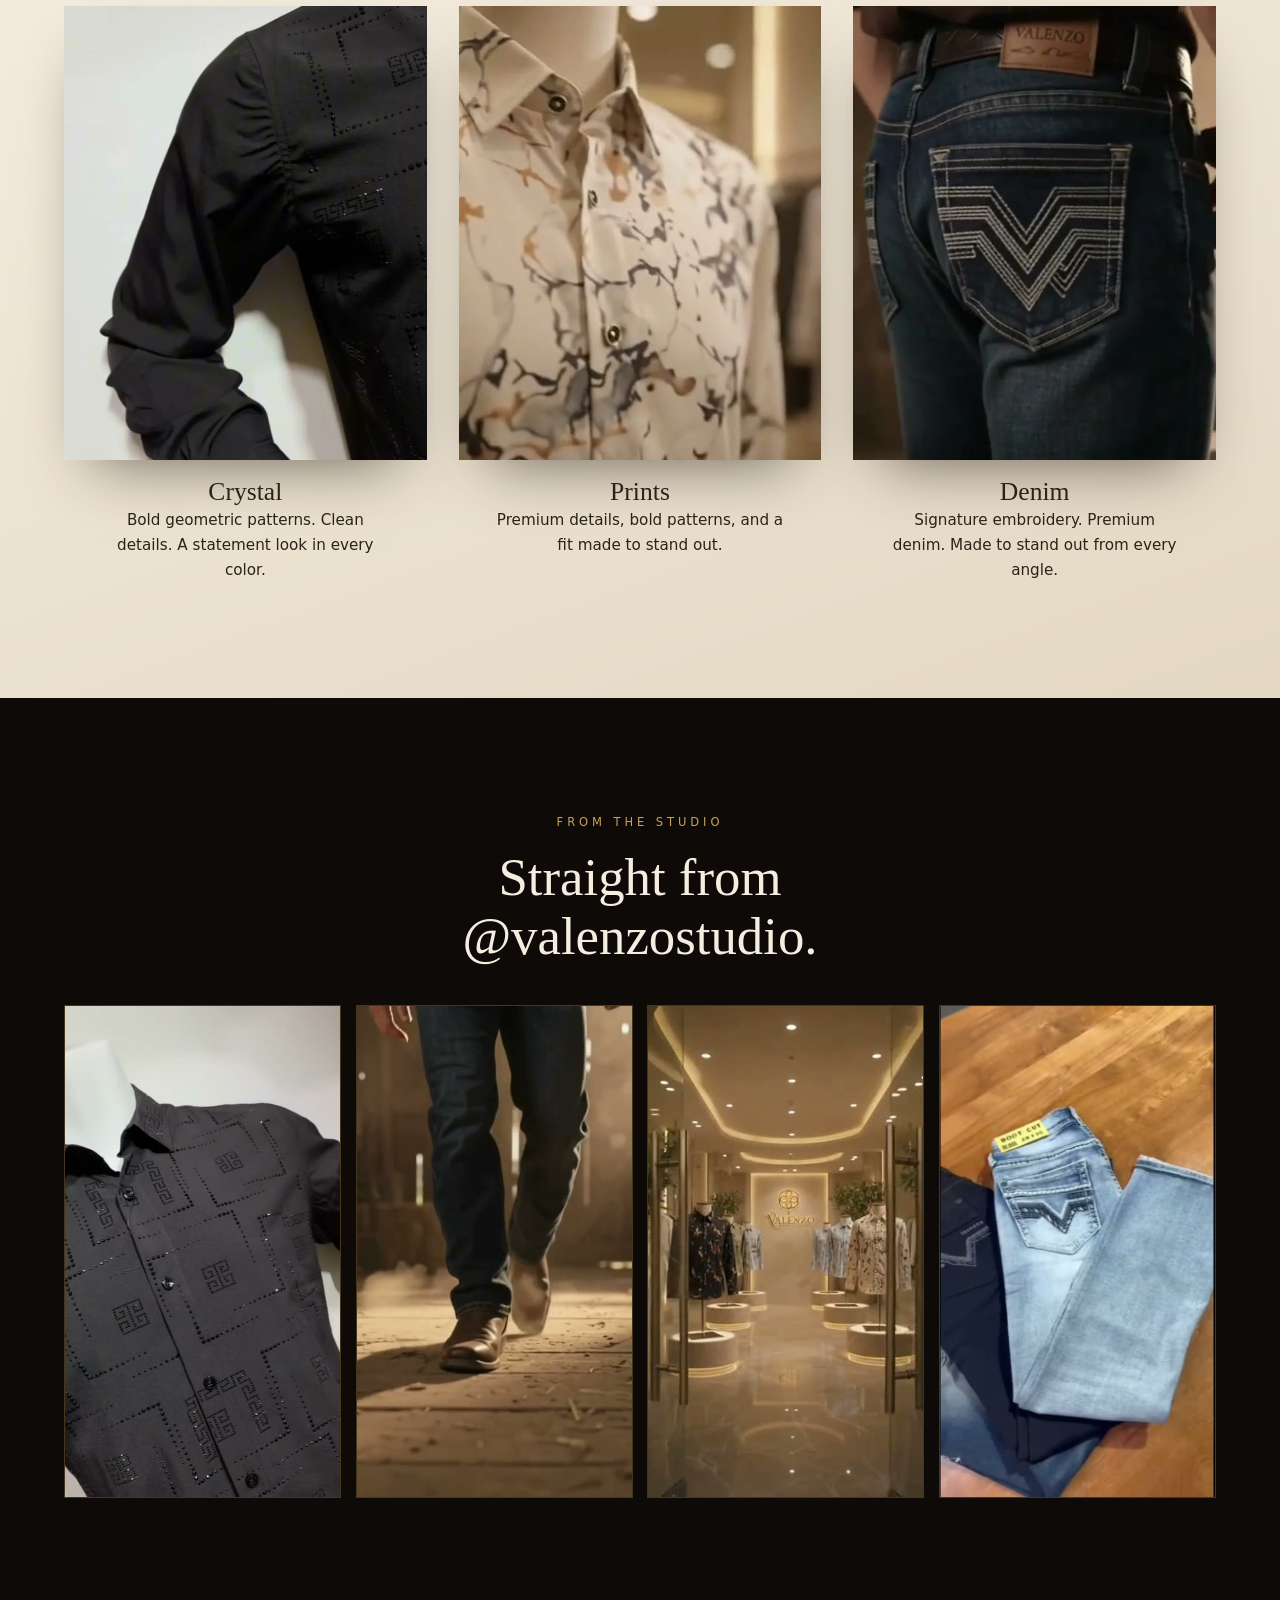
==== commit 8f607bda: "Add the 37 long sleeve shirts from the studio's 11-20 photo set (VPL29-VPL40) Eleven new styles, 37 " ====
--- a/index.html
+++ b/index.html
@@ -14,9 +14,9 @@
 <link rel="preconnect" href="https://fonts.googleapis.com">
 <link rel="preconnect" href="https://fonts.gstatic.com" crossorigin>
 <link rel="stylesheet" href="https://fonts.googleapis.com/css2?family=Cormorant+Garamond:wght@400;500;600&family=Jost:wght@300;400;500&display=swap">
-<link rel="stylesheet" href="valenzo.css?v=10">
-<script src="lang.js?v=3"></script>
-<script src="valenzo.js?v=9"></script>
+<link rel="stylesheet" href="valenzo.css?v=11">
+<script src="lang.js?v=4"></script>
+<script src="valenzo.js?v=10"></script>
 </head>
 <body>
 
--- a/valenzo.css
+++ b/valenzo.css
@@ -96,6 +96,8 @@
 .card:hover .beam, .card:focus-visible .beam, .card.lit .beam { opacity: 1; }
 .card:hover .fig, .card:focus-visible .fig, .card.lit .fig { transform: scale(1.035); }
 .flat .fig { top: 10%; height: 70%; object-fit: contain; object-position: 50% 100%; transform-origin: 50% 100%; }   /* img/on-*.webp are cropped to the figure: stand its base plate on the plinth, at the size of the other mannequins */
+.photo .fig { top: 0; height: 100%; object-position: 50% 50%; background: #fefefe; }   /* a studio photo on white, shown whole, until the piece has its mannequin picture */
+.card.photo:hover .niche, .card.photo:focus-visible .niche, .card.photo.lit .niche { filter: none; }   /* extra brightness washes out a white shirt on white */
 .meta { display: block; padding: 1rem .3rem 1.4rem; }
 .cat { display: block; margin: 0; font: 400 .64rem/1.4 var(--sans); letter-spacing: .3em; text-transform: uppercase; color: var(--muted); }
 .name { display: block; margin-top: .25rem; font: 500 1.3rem/1.2 var(--serif); }
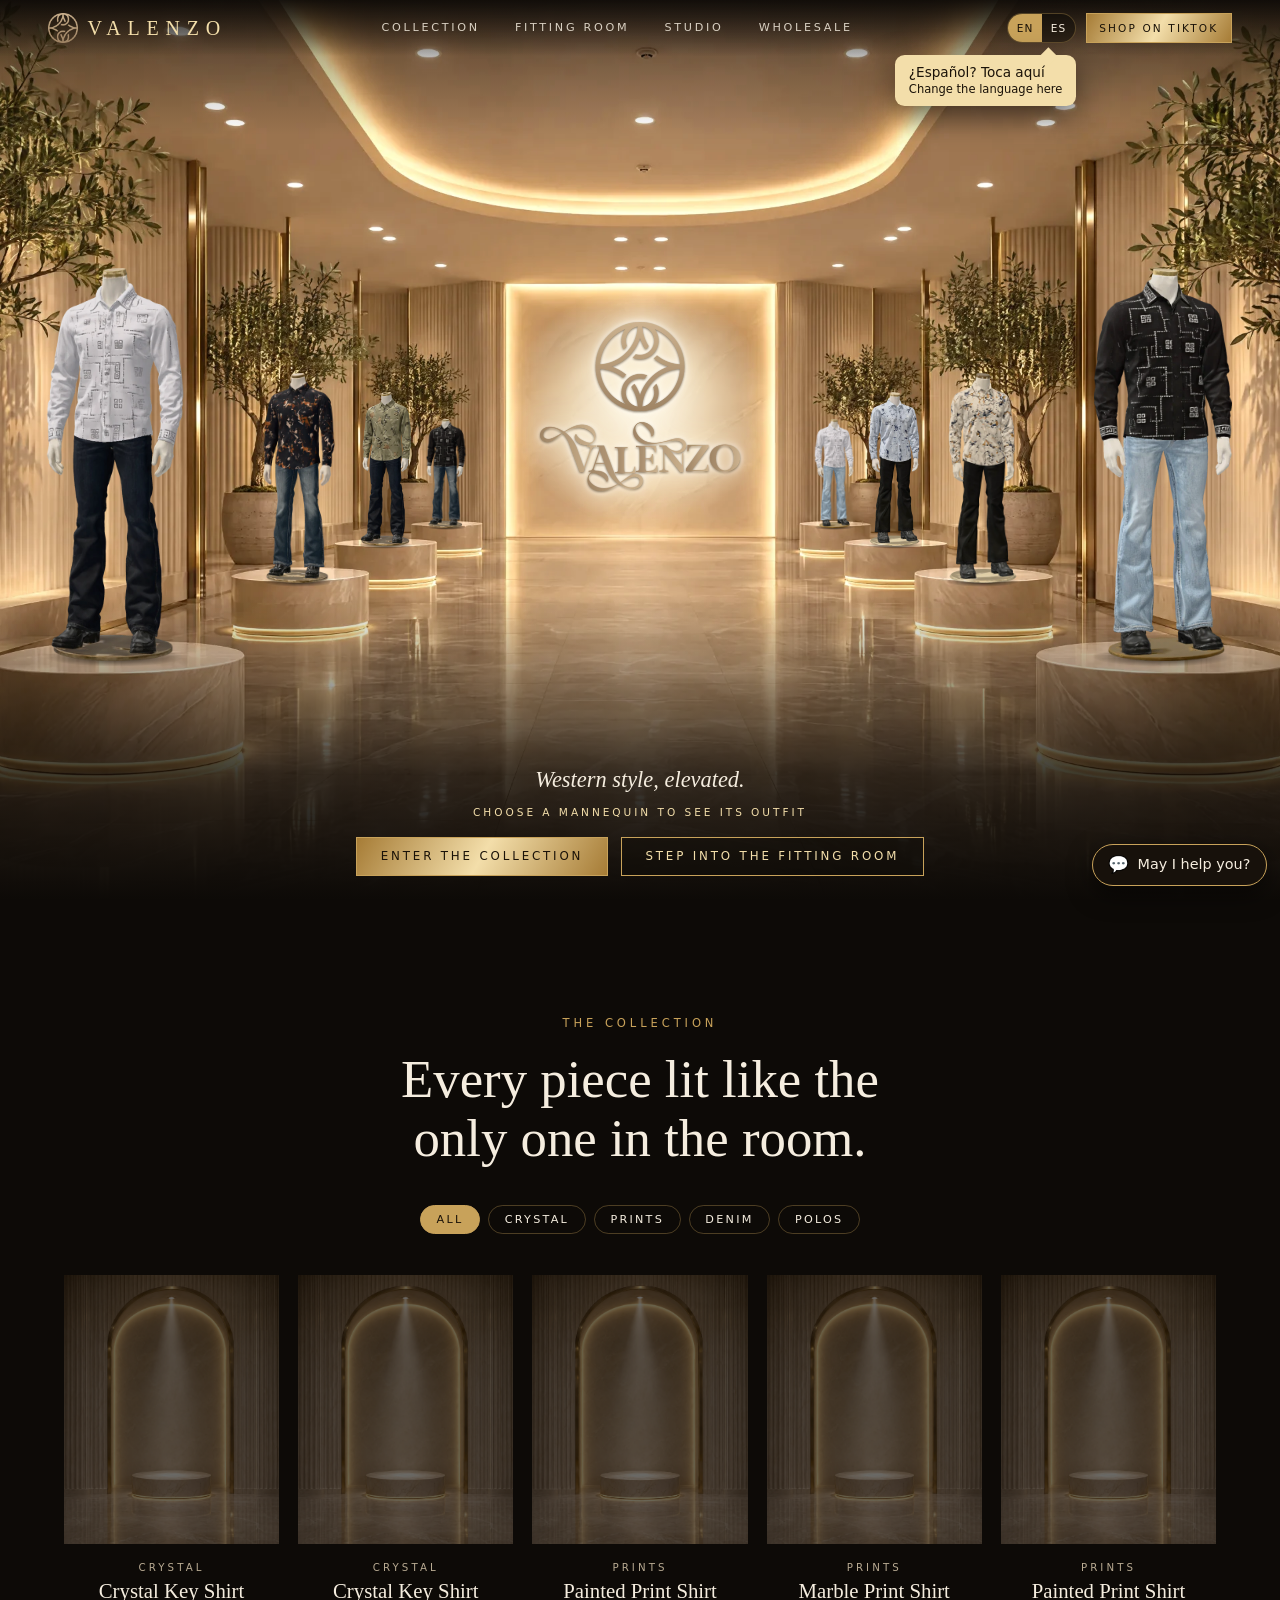
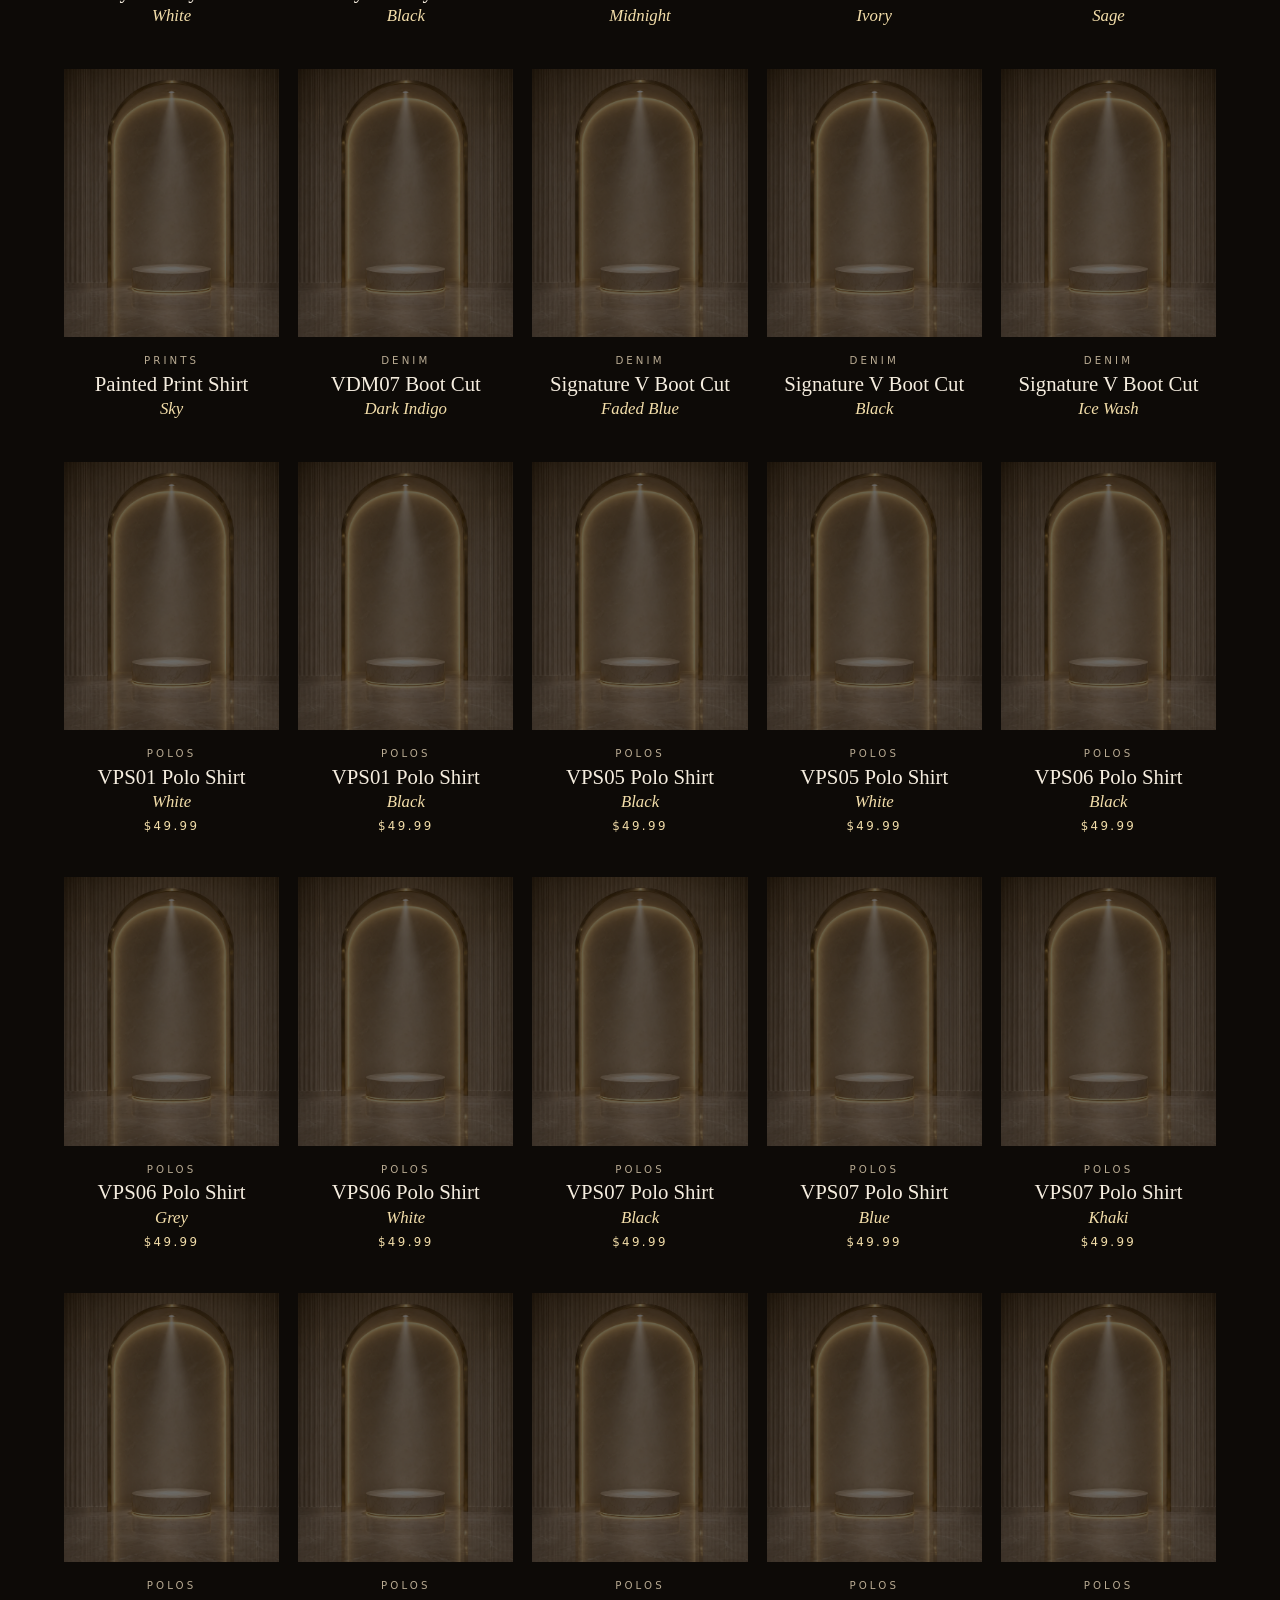
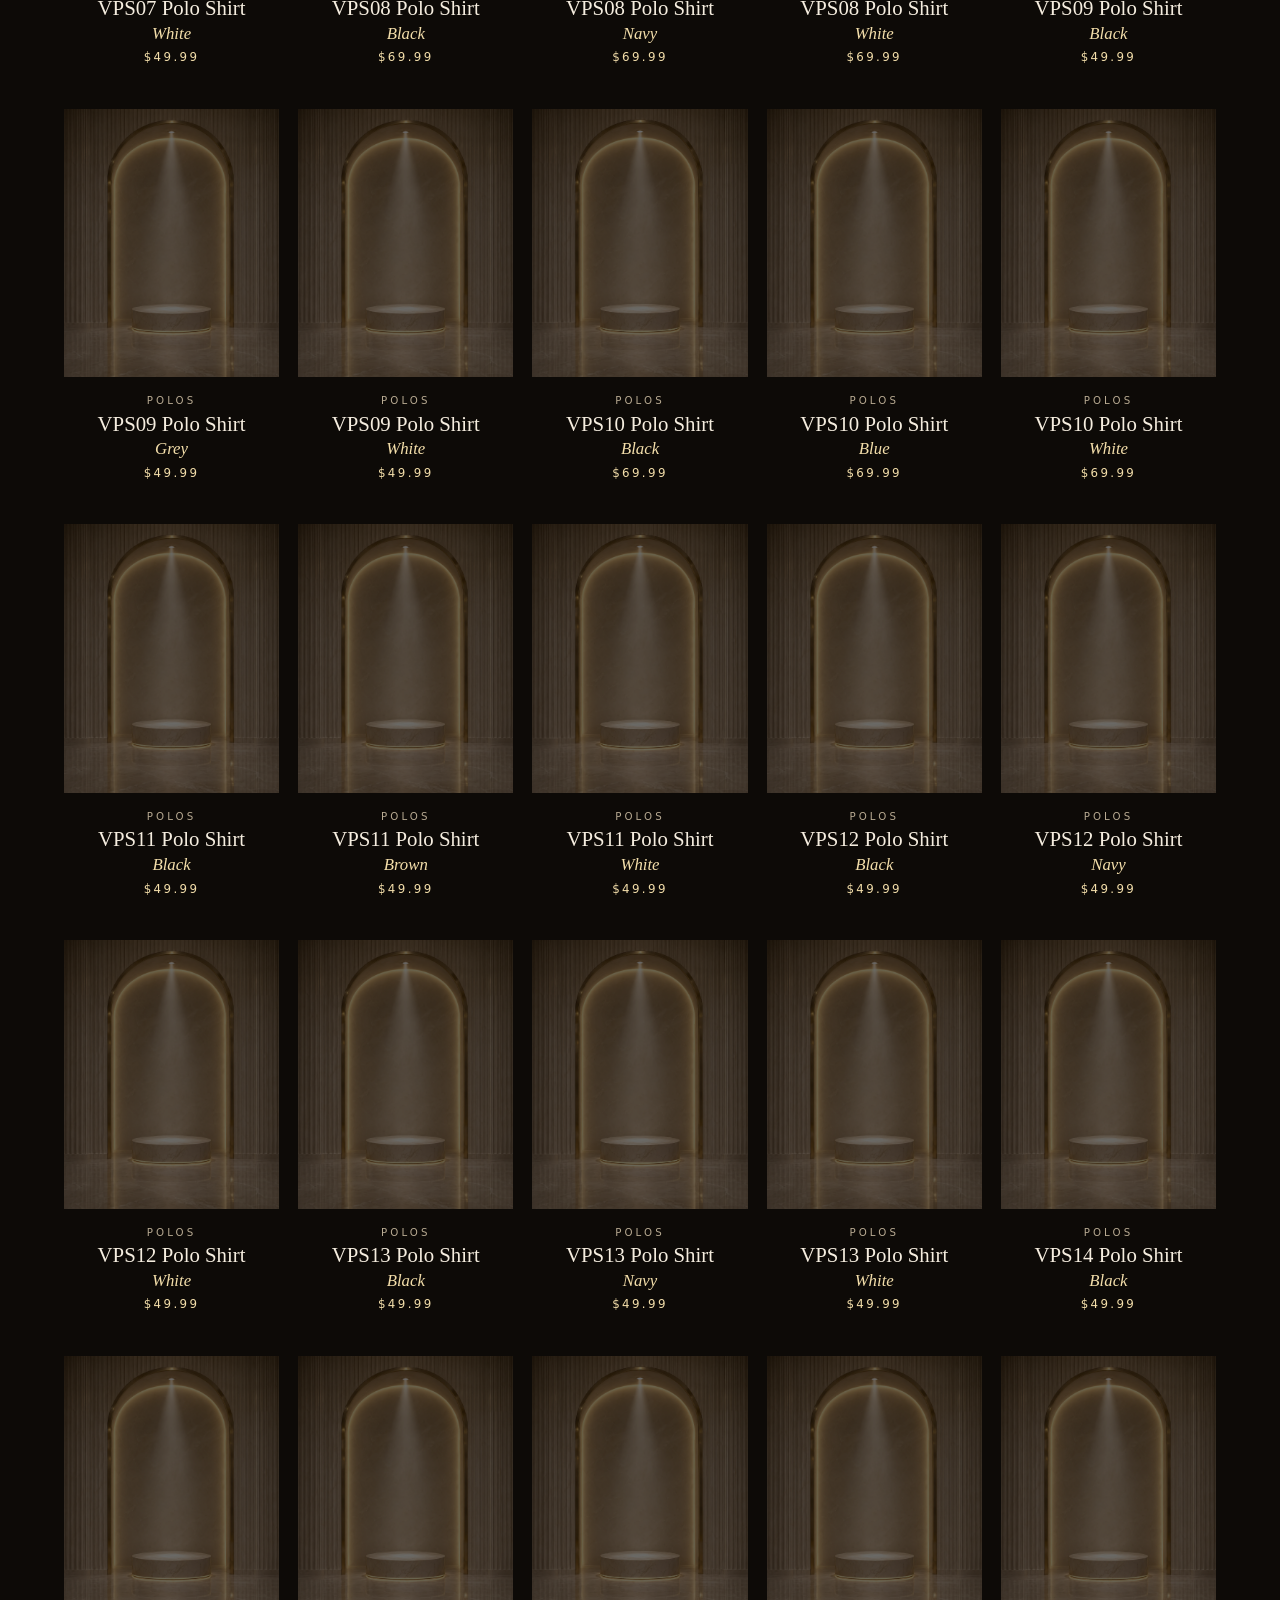
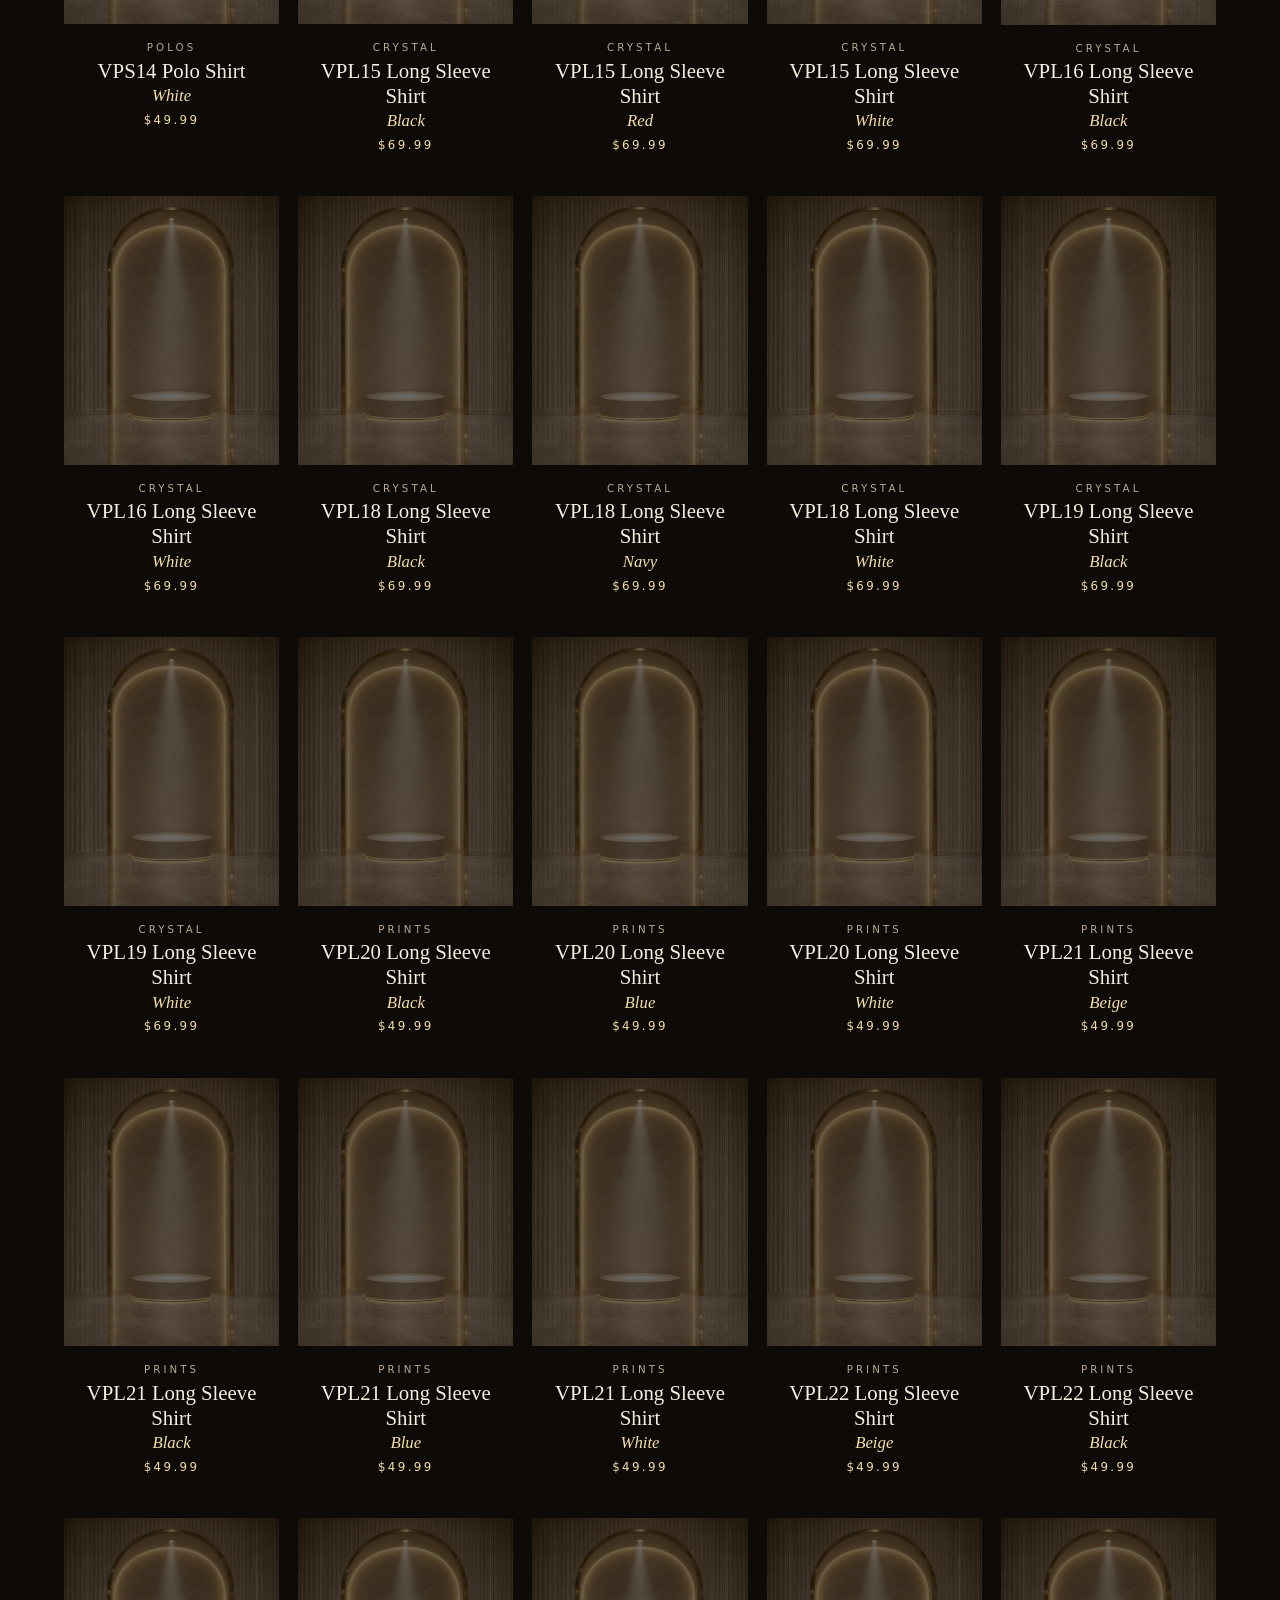
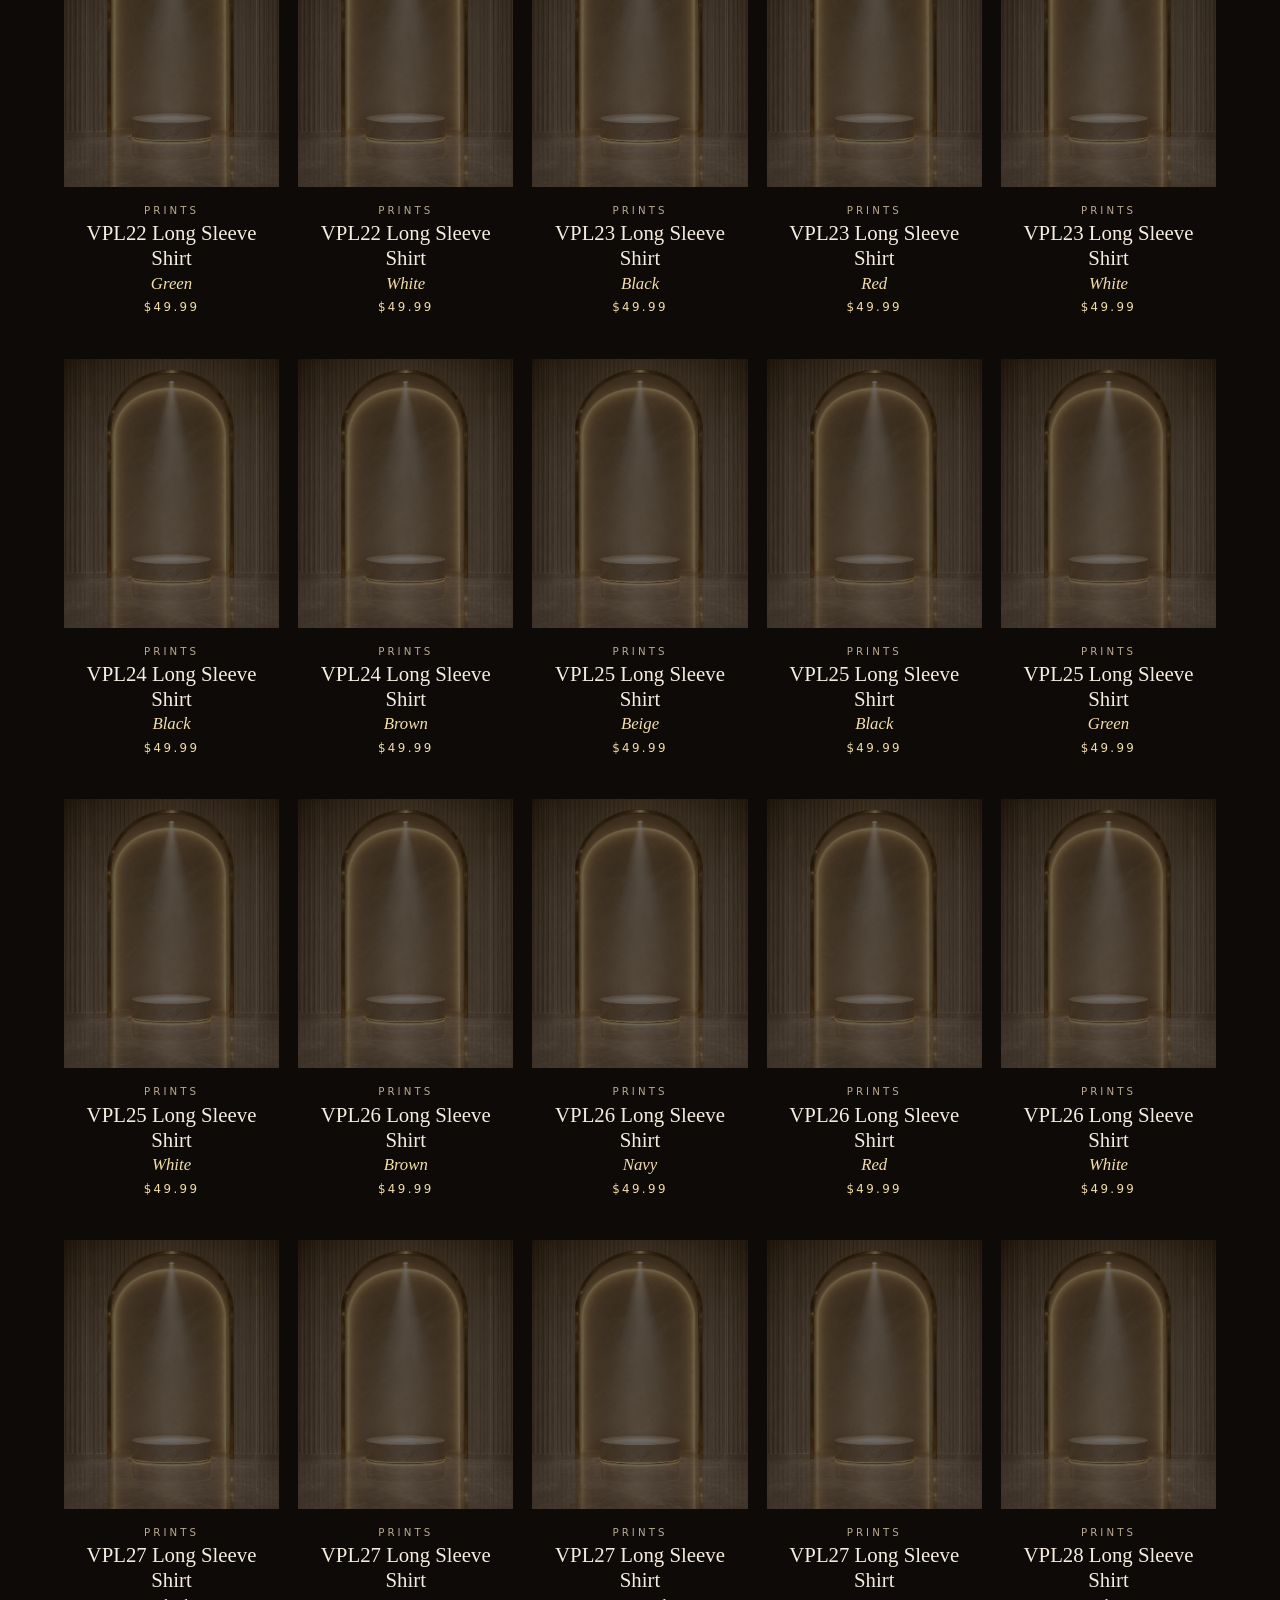
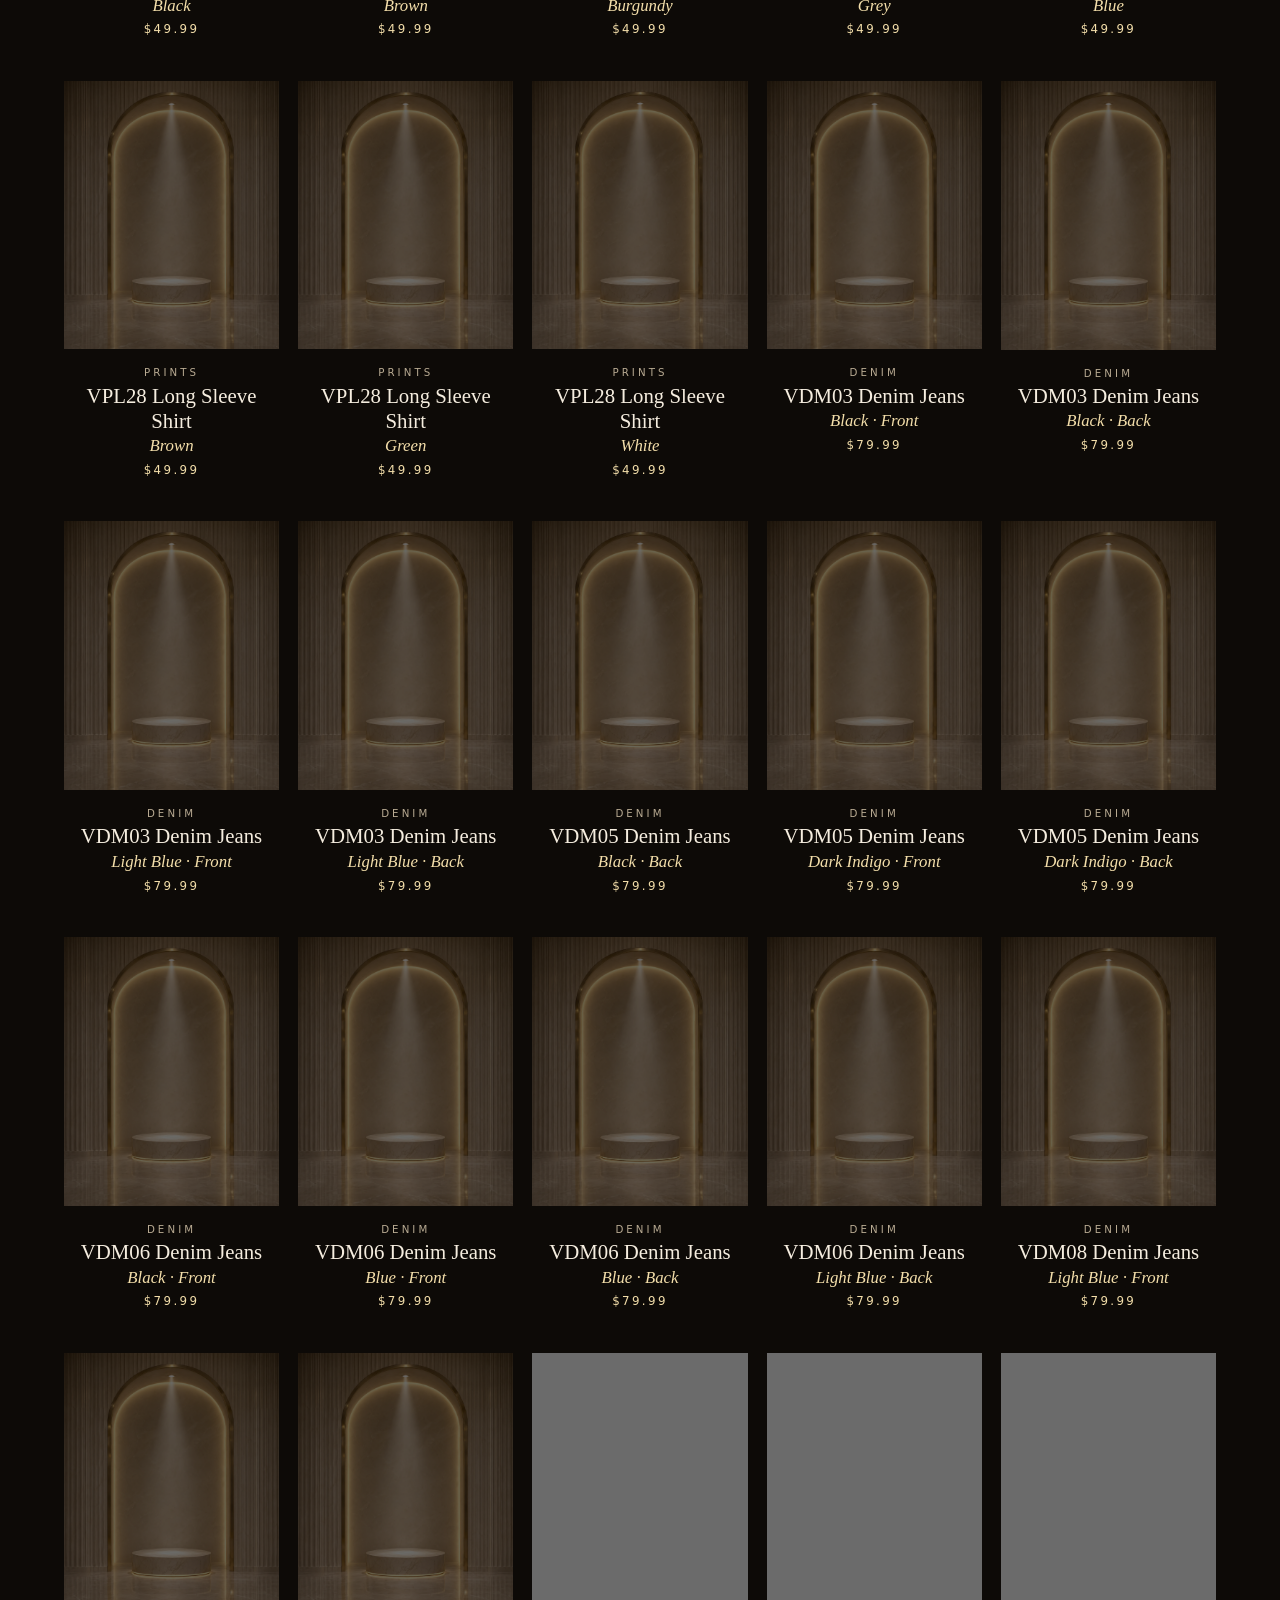
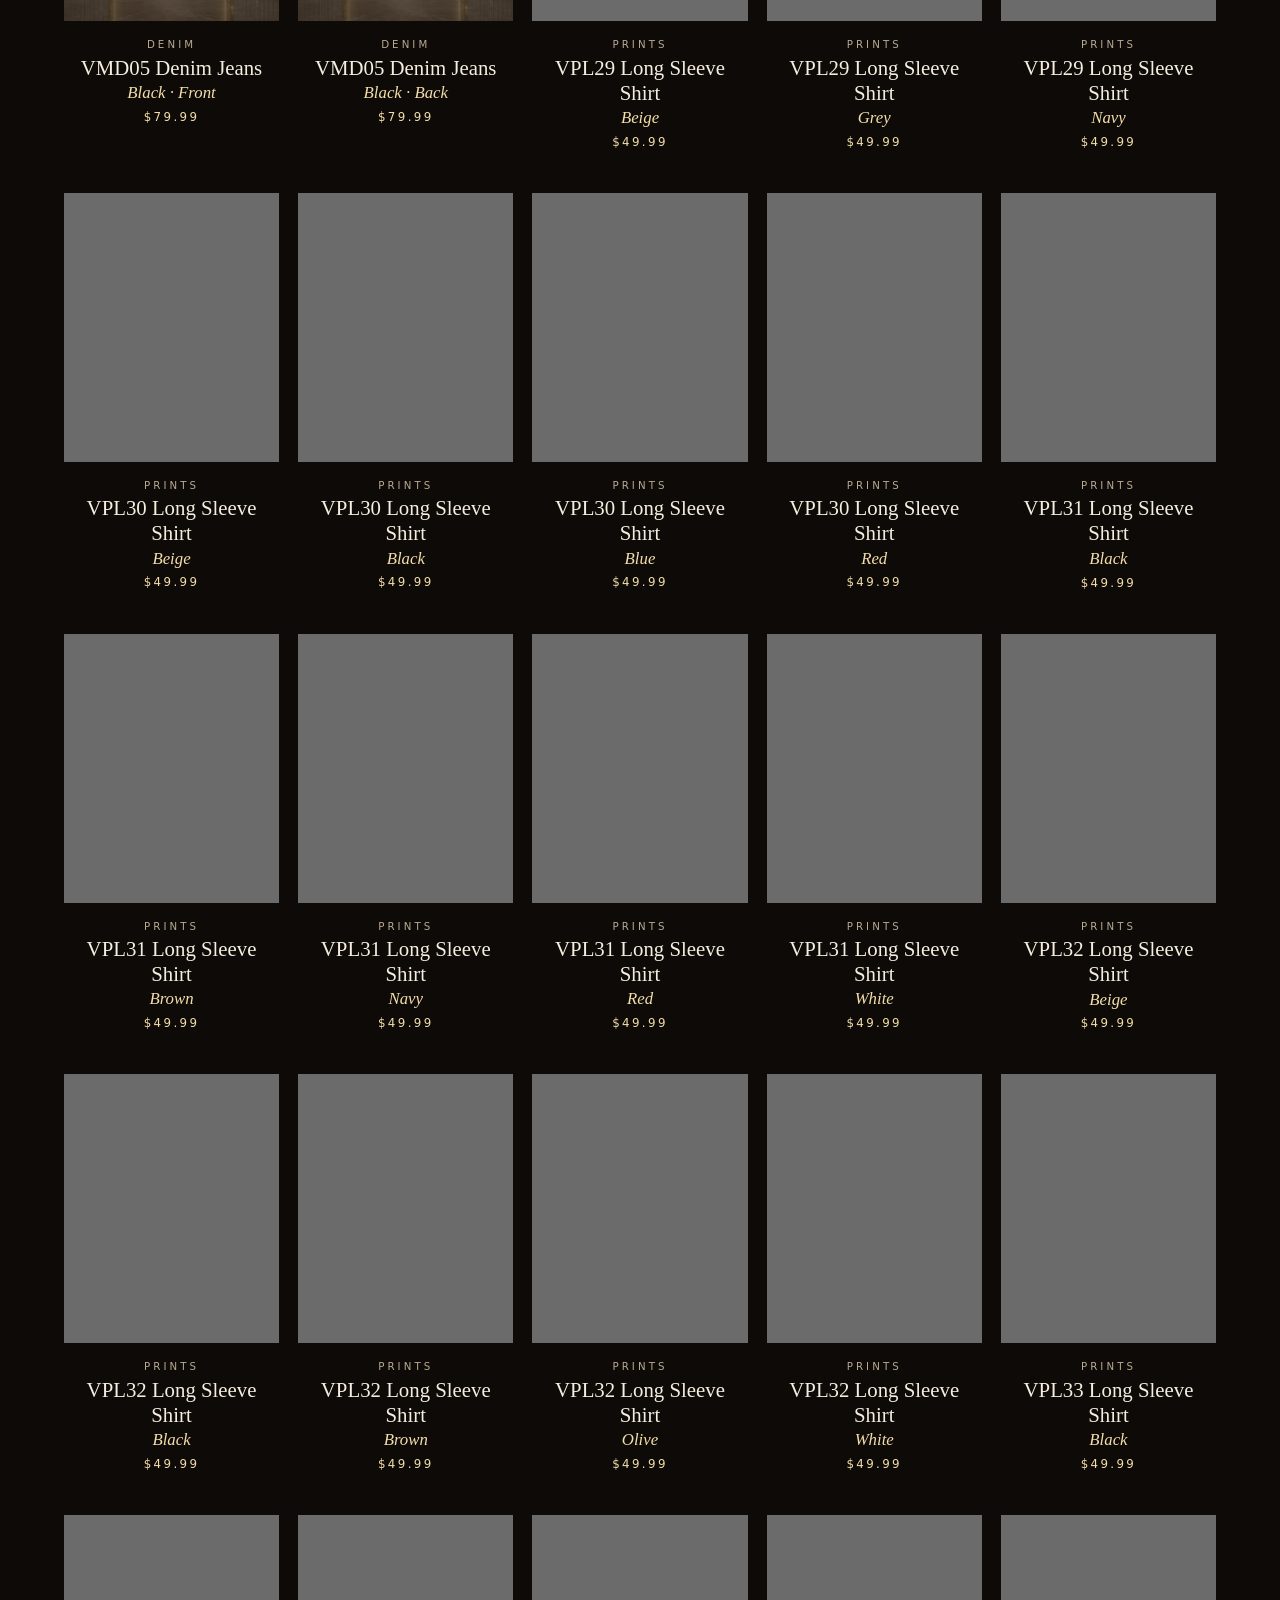
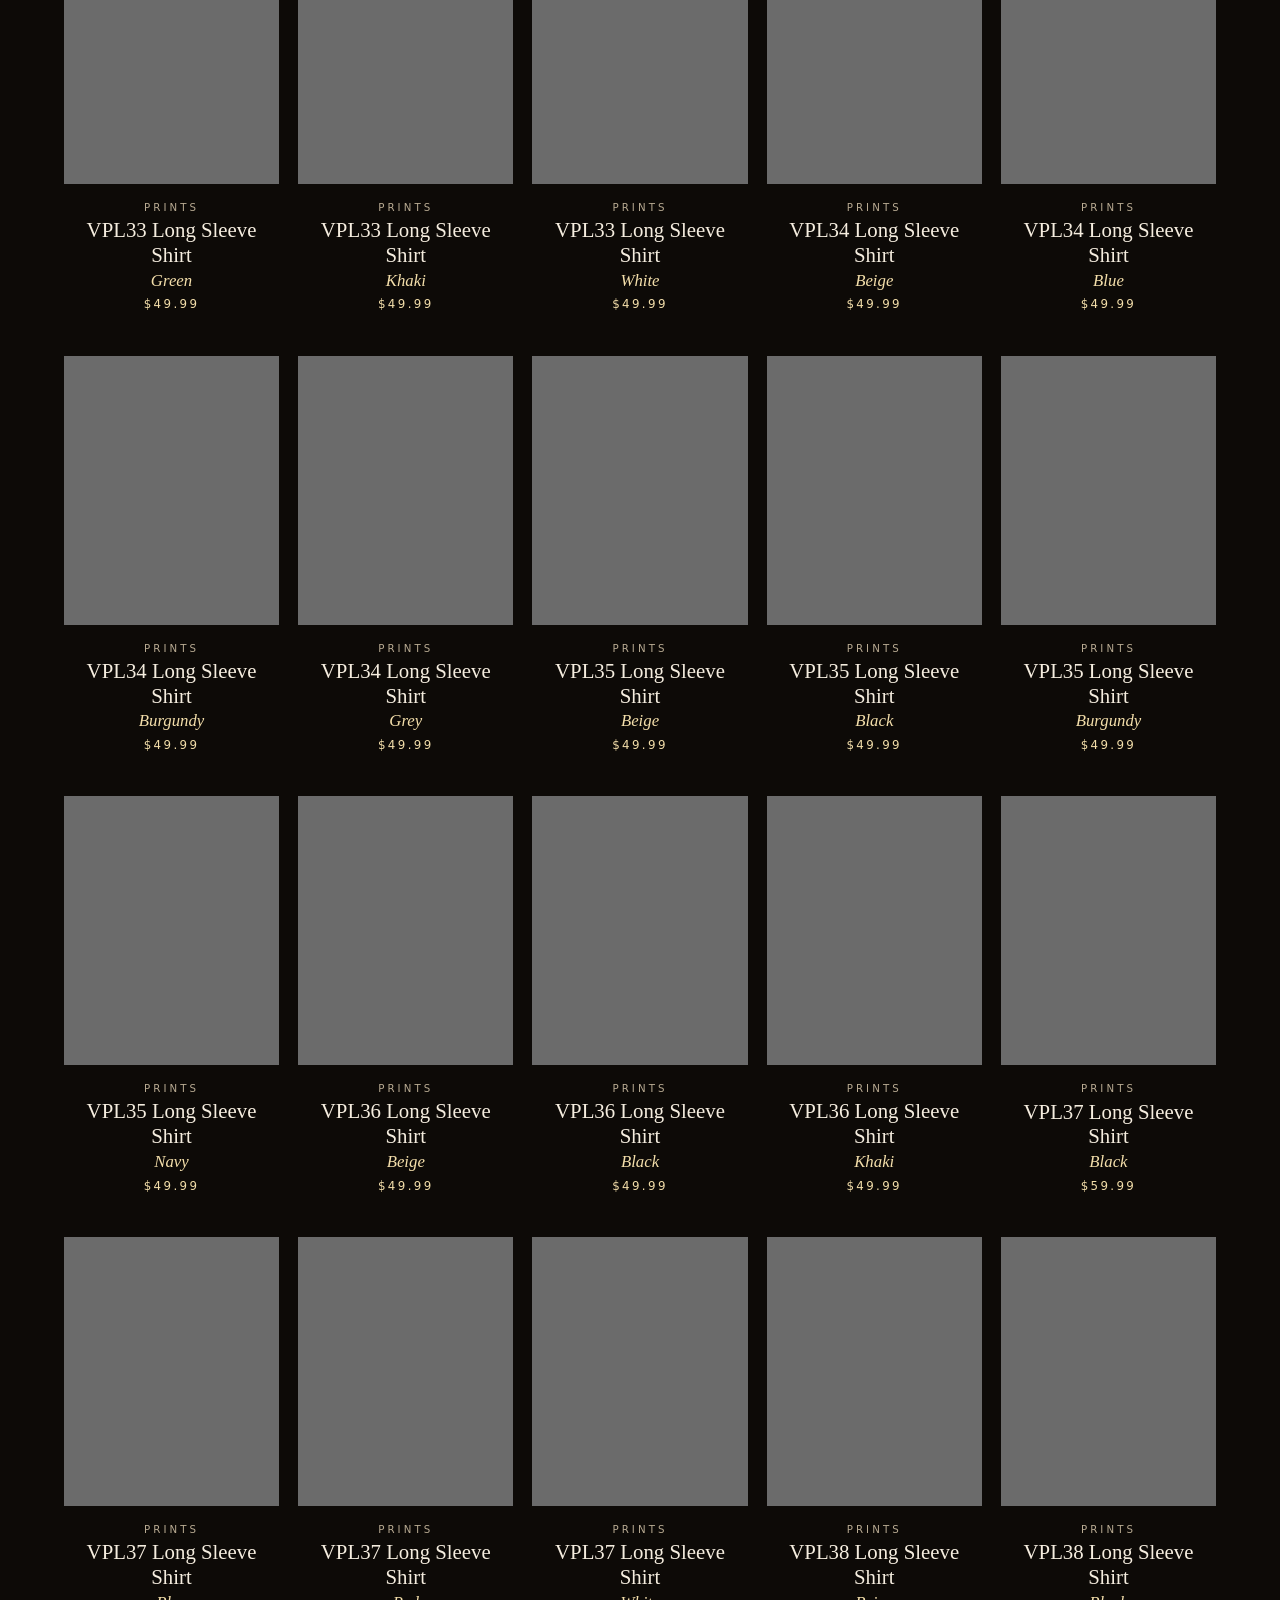
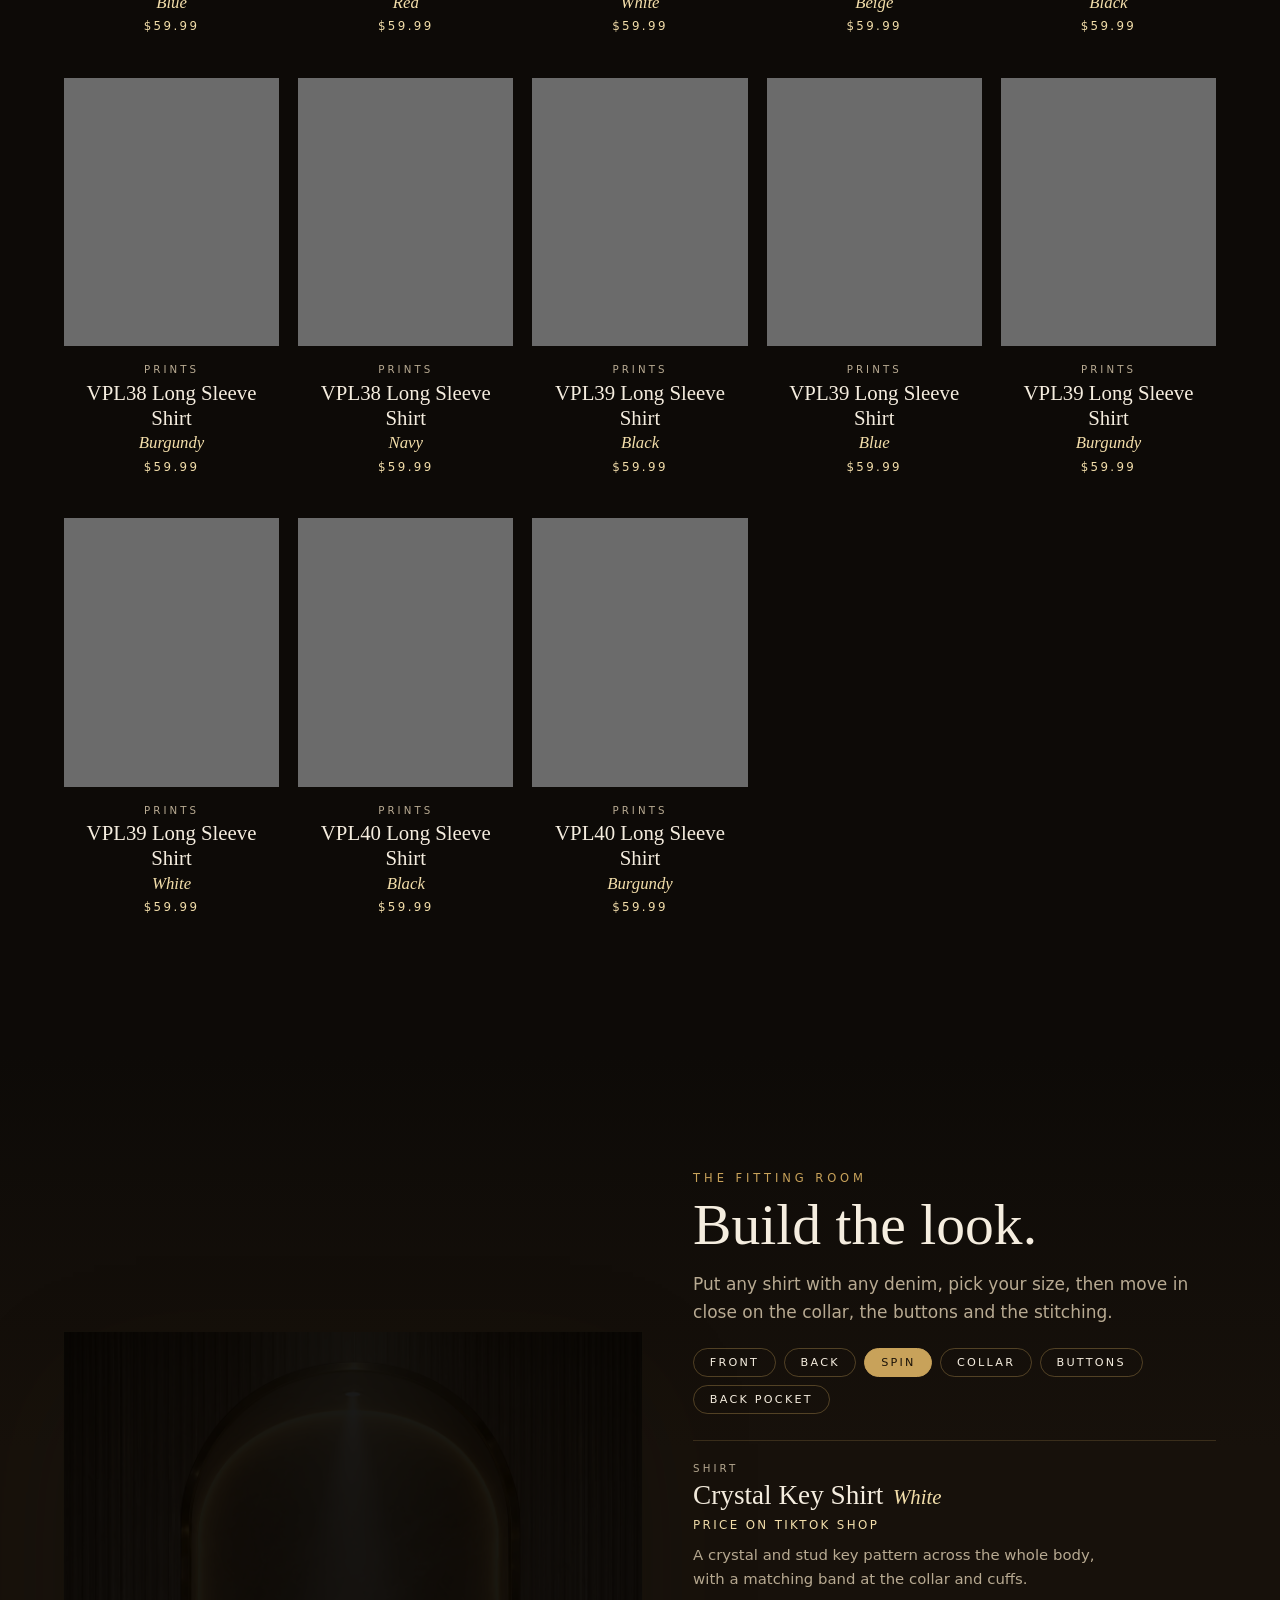
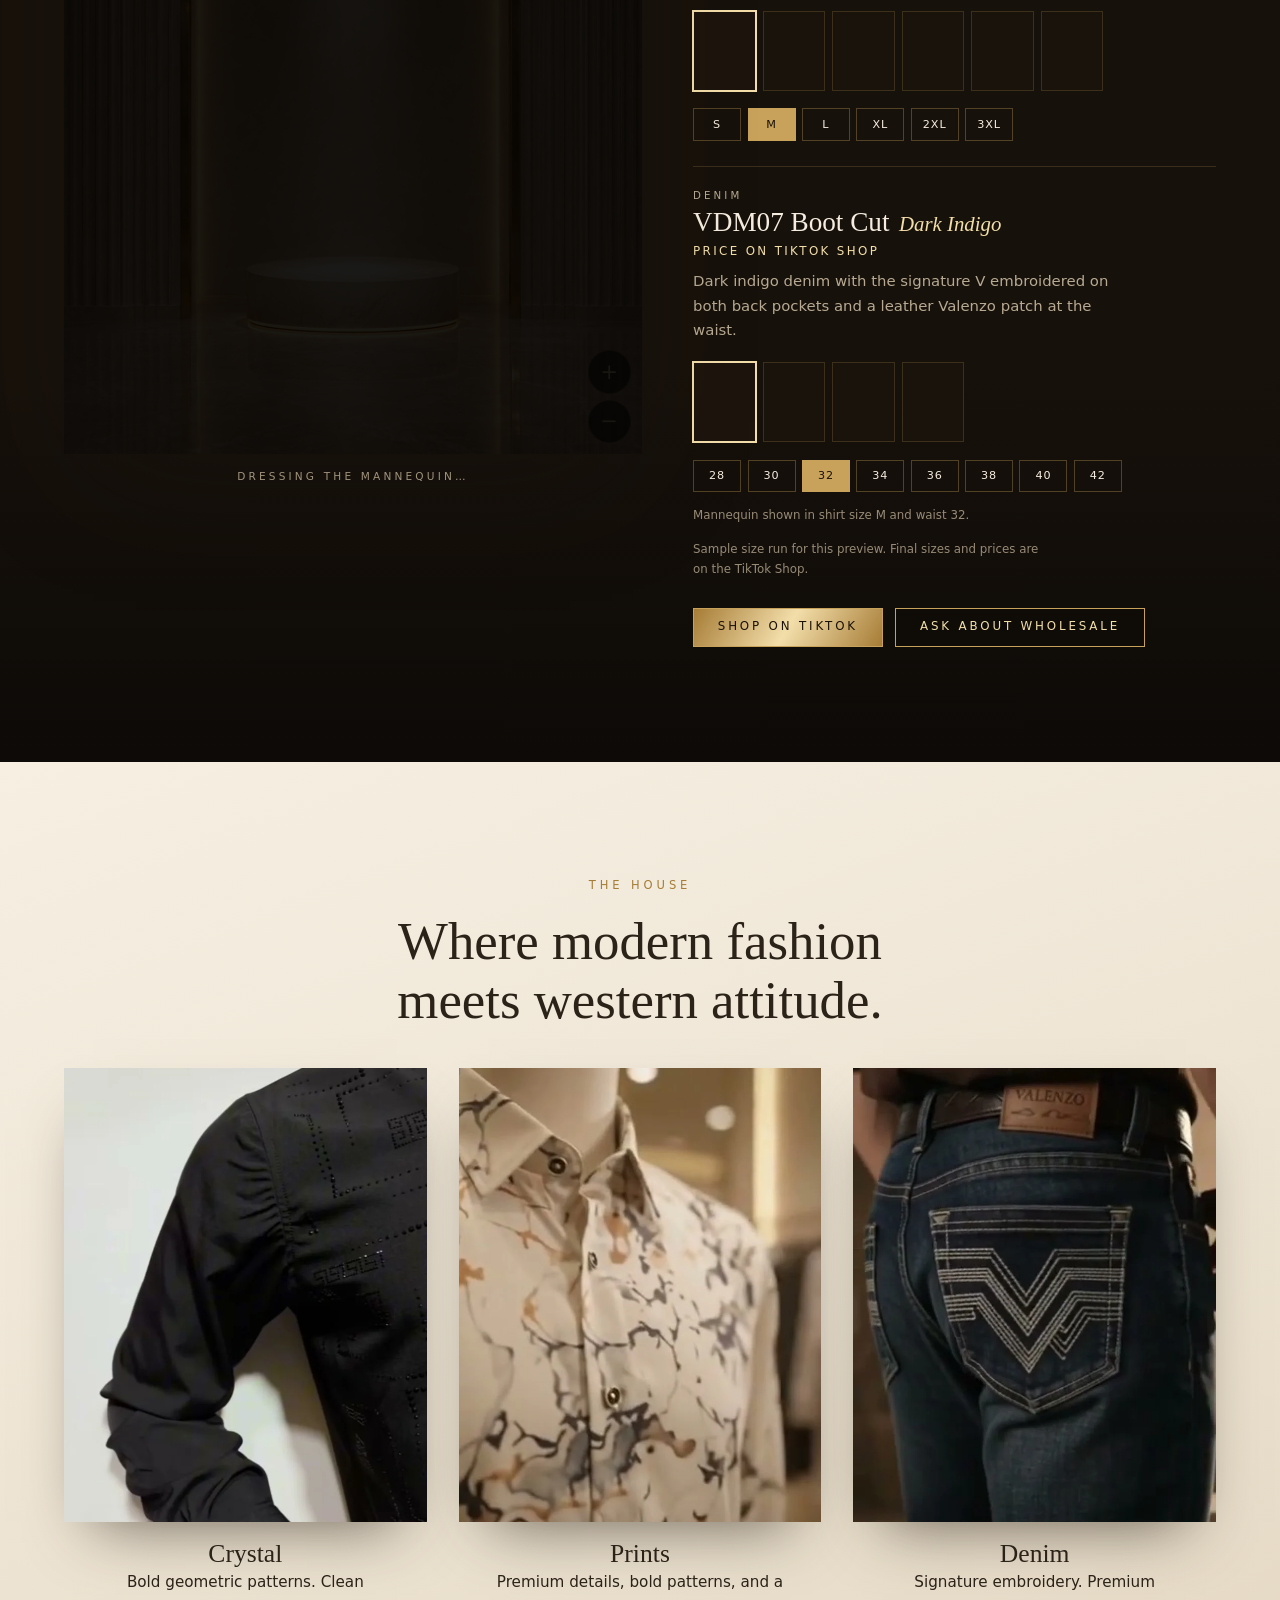
==== commit f3b77a0f: "Each piece gets its own page; studio prices for VPL29 and up; 9 new colourways - product.html + prod" ====
--- a/index.html
+++ b/index.html
@@ -14,9 +14,9 @@
 <link rel="preconnect" href="https://fonts.googleapis.com">
 <link rel="preconnect" href="https://fonts.gstatic.com" crossorigin>
 <link rel="stylesheet" href="https://fonts.googleapis.com/css2?family=Cormorant+Garamond:wght@400;500;600&family=Jost:wght@300;400;500&display=swap">
-<link rel="stylesheet" href="valenzo.css?v=11">
-<script src="lang.js?v=4"></script>
-<script src="valenzo.js?v=10"></script>
+<link rel="stylesheet" href="valenzo.css?v=12">
+<script src="lang.js?v=5"></script>
+<script src="valenzo.js?v=11"></script>
 </head>
 <body>
 
@@ -141,9 +141,9 @@
 
 <footer class="foot">
   <p>&copy; Valenzo Studio &middot; Los Angeles, CA</p>
-  <p class="fine">Preview site. Garments are shown as digital renderings made from Valenzo Studio's own videos and photos. Final names, sizes and prices are on the TikTok Shop.</p>
+  <p class="fine">Preview site. Garments are shown as digital renderings made from Valenzo Studio's own videos and photos.</p>
 </footer>
-<script src="cart.js?v=1" defer></script>
+<script src="cart.js?v=2" defer></script>
 <script src="faqbot.js?v=1" defer></script>
 <script src="poweredby.js?v=20261013a" defer></script>
 </body>
--- a/valenzo.css
+++ b/valenzo.css
@@ -83,10 +83,10 @@
 #cats button, .views button, .sizes button { padding: .7em 1.4em; background: none; color: var(--ivory); border: 1px solid var(--line); border-radius: 99px; font: 400 .7rem/1 var(--sans); letter-spacing: .2em; text-transform: uppercase; cursor: pointer; transition: background .3s, color .3s, border-color .3s; }
 #cats button:hover, .views button:hover, .sizes button:hover { border-color: var(--gold-hi); }
 #cats button[aria-pressed="true"], .views button[aria-pressed="true"], .sizes button[aria-pressed="true"] { background: var(--gold); border-color: var(--gold); color: #1a1208; font-weight: 500; }
-#grid { list-style: none; margin: 2.6rem auto 0; padding: 0; max-width: 1560px; display: grid; grid-template-columns: repeat(2, minmax(0, 1fr)); gap: clamp(.7rem, 1.5vw, 1.3rem); }
-@media (min-width: 720px) { #grid { grid-template-columns: repeat(3, minmax(0, 1fr)); } }
+#grid, #more { list-style: none; margin: 2.6rem auto 0; padding: 0; max-width: 1560px; display: grid; grid-template-columns: repeat(2, minmax(0, 1fr)); gap: clamp(.7rem, 1.5vw, 1.3rem); }
+@media (min-width: 720px) { #grid { grid-template-columns: repeat(3, minmax(0, 1fr)); } #more { grid-template-columns: repeat(4, minmax(0, 1fr)); } }
 @media (min-width: 1180px) { #grid { grid-template-columns: repeat(5, minmax(0, 1fr)); } }
-.card { display: block; width: 100%; padding: 0; border: 0; background: none; color: inherit; font: inherit; text-align: center; cursor: pointer; }
+.card { display: block; width: 100%; padding: 0; border: 0; background: none; color: inherit; font: inherit; text-align: center; text-decoration: none; cursor: pointer; }
 .niche { position: relative; display: block; aspect-ratio: 4 / 5; overflow: hidden; background: #1a130c var(--alcove) center / cover; }
 .fig { position: absolute; inset: 0; width: 100%; height: 100%; }   /* cut-outs are framed exactly like the alcove photo */
 .beam { position: absolute; inset: 0; pointer-events: none; mix-blend-mode: screen; opacity: 0; transition: opacity .8s; background: radial-gradient(ellipse 30% 62% at 50% 6%, rgba(255, 233, 180, .5), transparent 72%), radial-gradient(ellipse 34% 9% at 50% 76%, rgba(255, 226, 160, .55), transparent 70%); }
@@ -250,6 +250,44 @@
 .pd .price:empty { display: none; }
 .pd .desc { margin-inline: auto; font-size: .93rem; }
 
+/* ---- one piece on its own page (product.html, product.js): picture, the other colours beside it, then name, price, sizes and the order button ---- */
+#piece { padding-top: clamp(5.6rem, 11vw, 8rem); }
+.crumb { max-width: 1180px; margin: 0 auto 1.2rem; }
+.crumb a { color: var(--muted); font: 400 .7rem/1 var(--sans); letter-spacing: .2em; text-transform: uppercase; text-decoration: none; }
+.crumb a:hover { color: var(--gold-hi); }
+.pp-grid { display: grid; grid-template-columns: minmax(0, 1fr); gap: 1rem clamp(1.2rem, 3vw, 3rem); max-width: 1180px; margin: 0 auto; }
+.pp-fig { cursor: default; max-width: 560px; margin: 0 auto; }
+.pp-fig.lit .fig { transform: none; }
+.shots { display: flex; flex-wrap: wrap; justify-content: center; gap: .45rem; }
+.shots a { flex: none; width: 3.9rem; height: 4.9rem; overflow: hidden; background: #1d150d var(--alcove) center / cover; border: 1px solid var(--line); opacity: .7; transition: opacity .3s, border-color .3s; }
+.shots a:hover, .shots a[aria-current] { opacity: 1; border-color: var(--gold-hi); }
+.shots img { display: block; width: 100%; height: 100%; object-fit: contain; }
+.shots .photo img { object-fit: cover; }
+.pp-info { text-align: center; }
+html.pp h1 { position: static; width: auto; height: auto; overflow: visible; clip-path: none; white-space: normal; margin: .3rem 0 0; font: 500 clamp(2rem, 4.4vw, 3rem)/1.1 var(--serif); }
+.pp-info .tone { font-size: 1.35rem; }
+.pp-info .price { margin-top: .7rem; font-size: .95rem; }
+.pp-info .desc { margin-inline: auto; }
+.pp-info .sizes { justify-content: center; margin-top: 1.4rem; }
+.pp-info .sizes button { min-height: 44px; }
+.btn.wide { display: block; width: 100%; max-width: 26rem; margin: 1rem auto 0; padding: 1.25em 1em; box-sizing: border-box; text-align: center; cursor: pointer; }
+.pp-info > .fine { margin-top: 1.2rem; color: var(--muted); }
+#also { text-align: center; padding-top: 0; }
+#also .kicker { margin-bottom: -1rem; }
+@media (min-width: 860px) {
+  .pp-grid { grid-template-columns: 4.4rem minmax(0, 1.05fr) minmax(0, .95fr); align-items: start; }
+  .pp-fig { grid-column: 2; grid-row: 1; max-width: none; margin: 0; width: 100%; }
+  .shots { grid-column: 1; grid-row: 1; flex-direction: column; flex-wrap: nowrap; justify-content: flex-start; }
+  .shots[hidden] + .pp-info, .pp-info { grid-column: 3; grid-row: 1; text-align: left; padding-top: 1rem; }
+  .pp-info .desc { margin-inline: 0; }
+  .pp-info .sizes { justify-content: flex-start; }
+  .pp-info .btn.wide, .pp-info > .fine { margin-left: 0; }
+}
+/* ---- the bag (cart.js): the cart sheet, as a drawer on the right edge ---- */
+.bag { margin: 0 0 0 auto; width: min(420px, 100vw); height: 100%; max-height: 100dvh; border-radius: 0; border-width: 0 0 0 1px; overflow-y: auto; }
+.bag[open] { animation: bag-in .35s cubic-bezier(.2, .8, .2, 1); }
+@keyframes bag-in { from { transform: translateX(100%); } }
+
 @media (prefers-reduced-motion: reduce) {
   html { scroll-behavior: auto; }
   *, *::before, *::after { animation: none !important; transition: none !important; }
